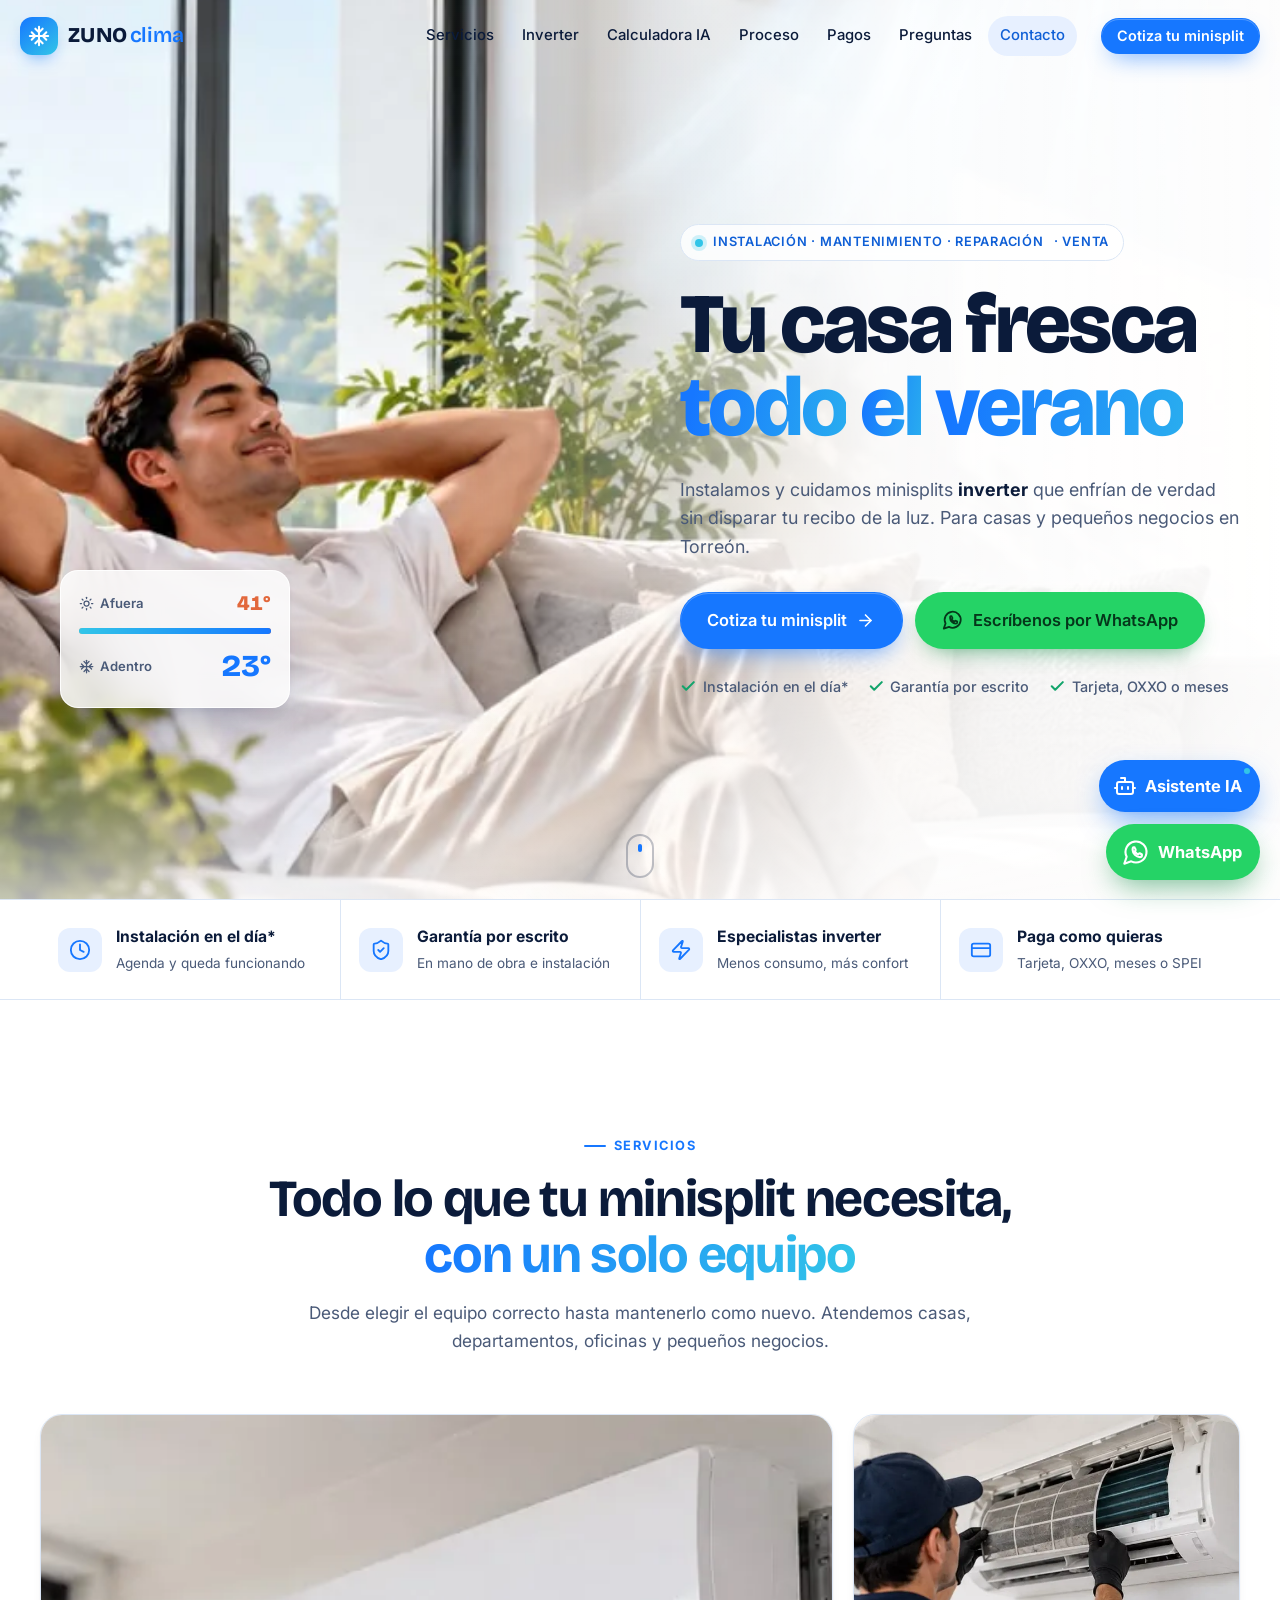
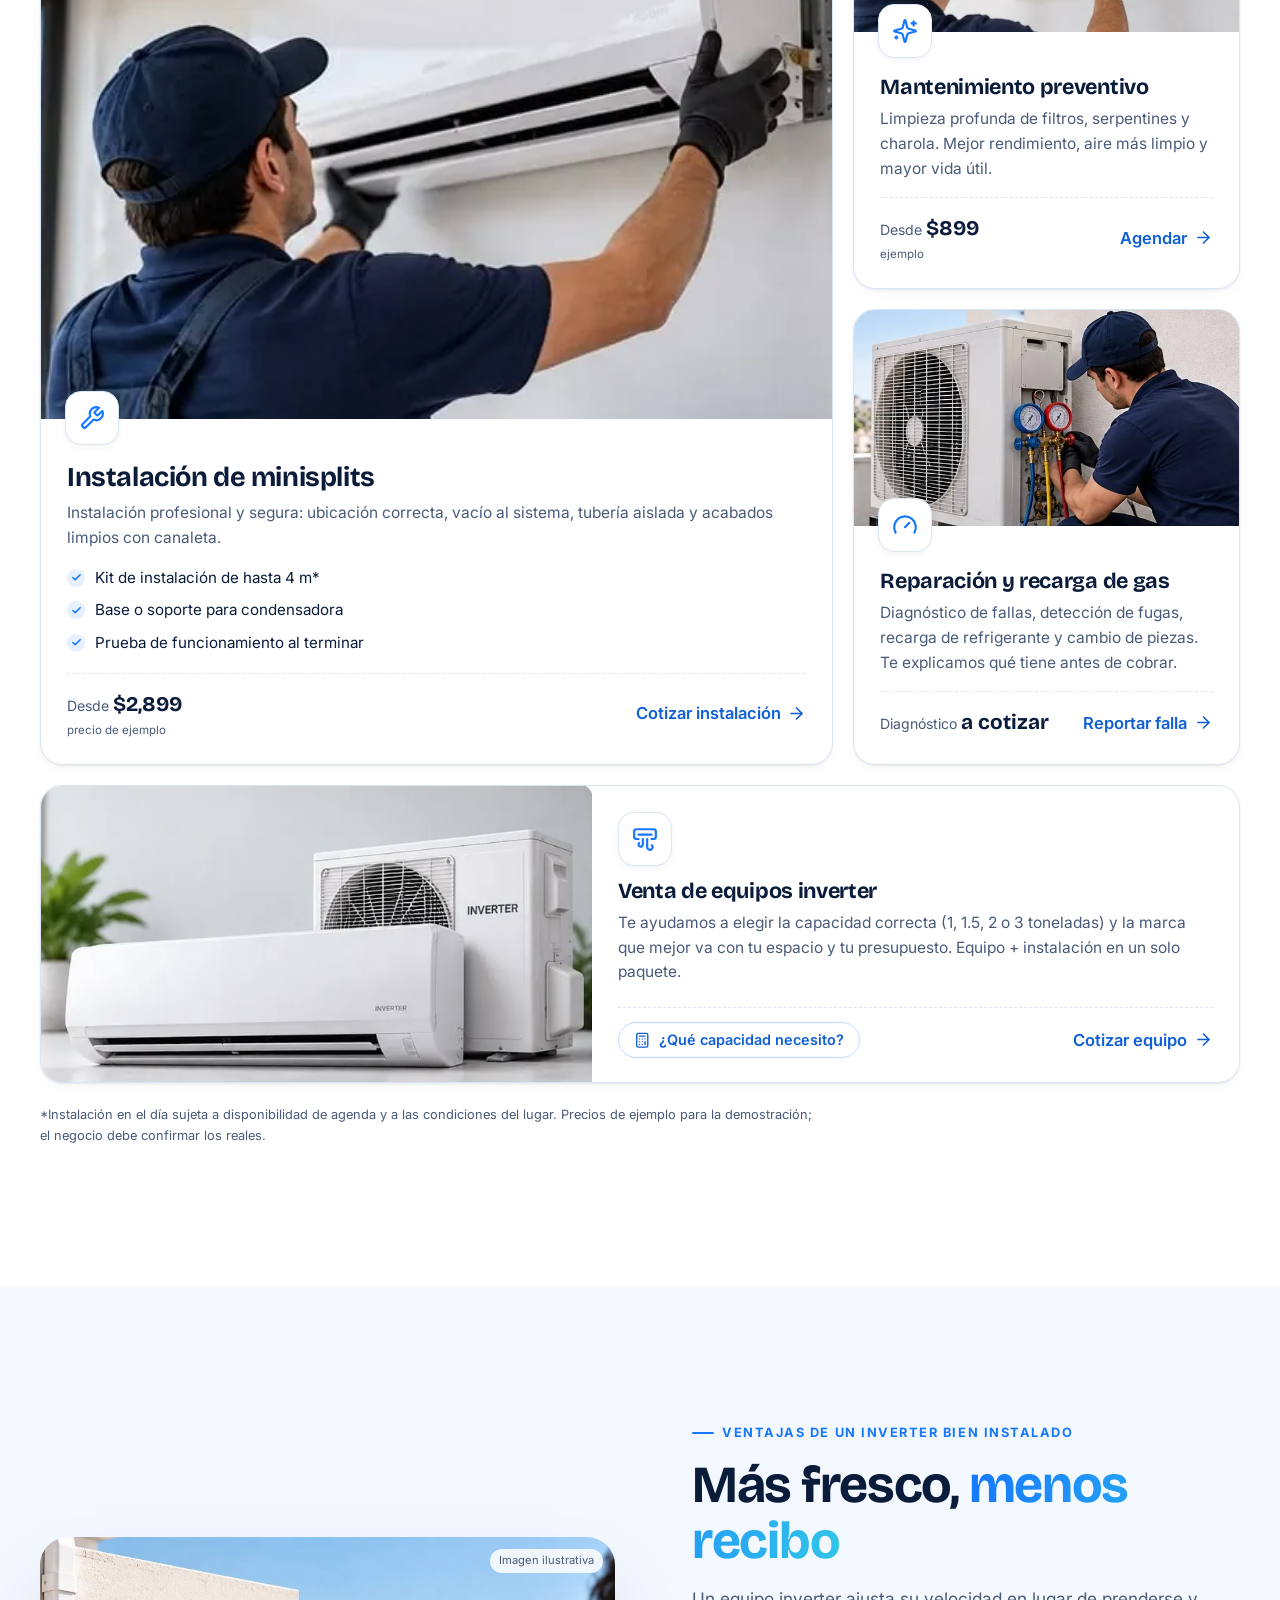
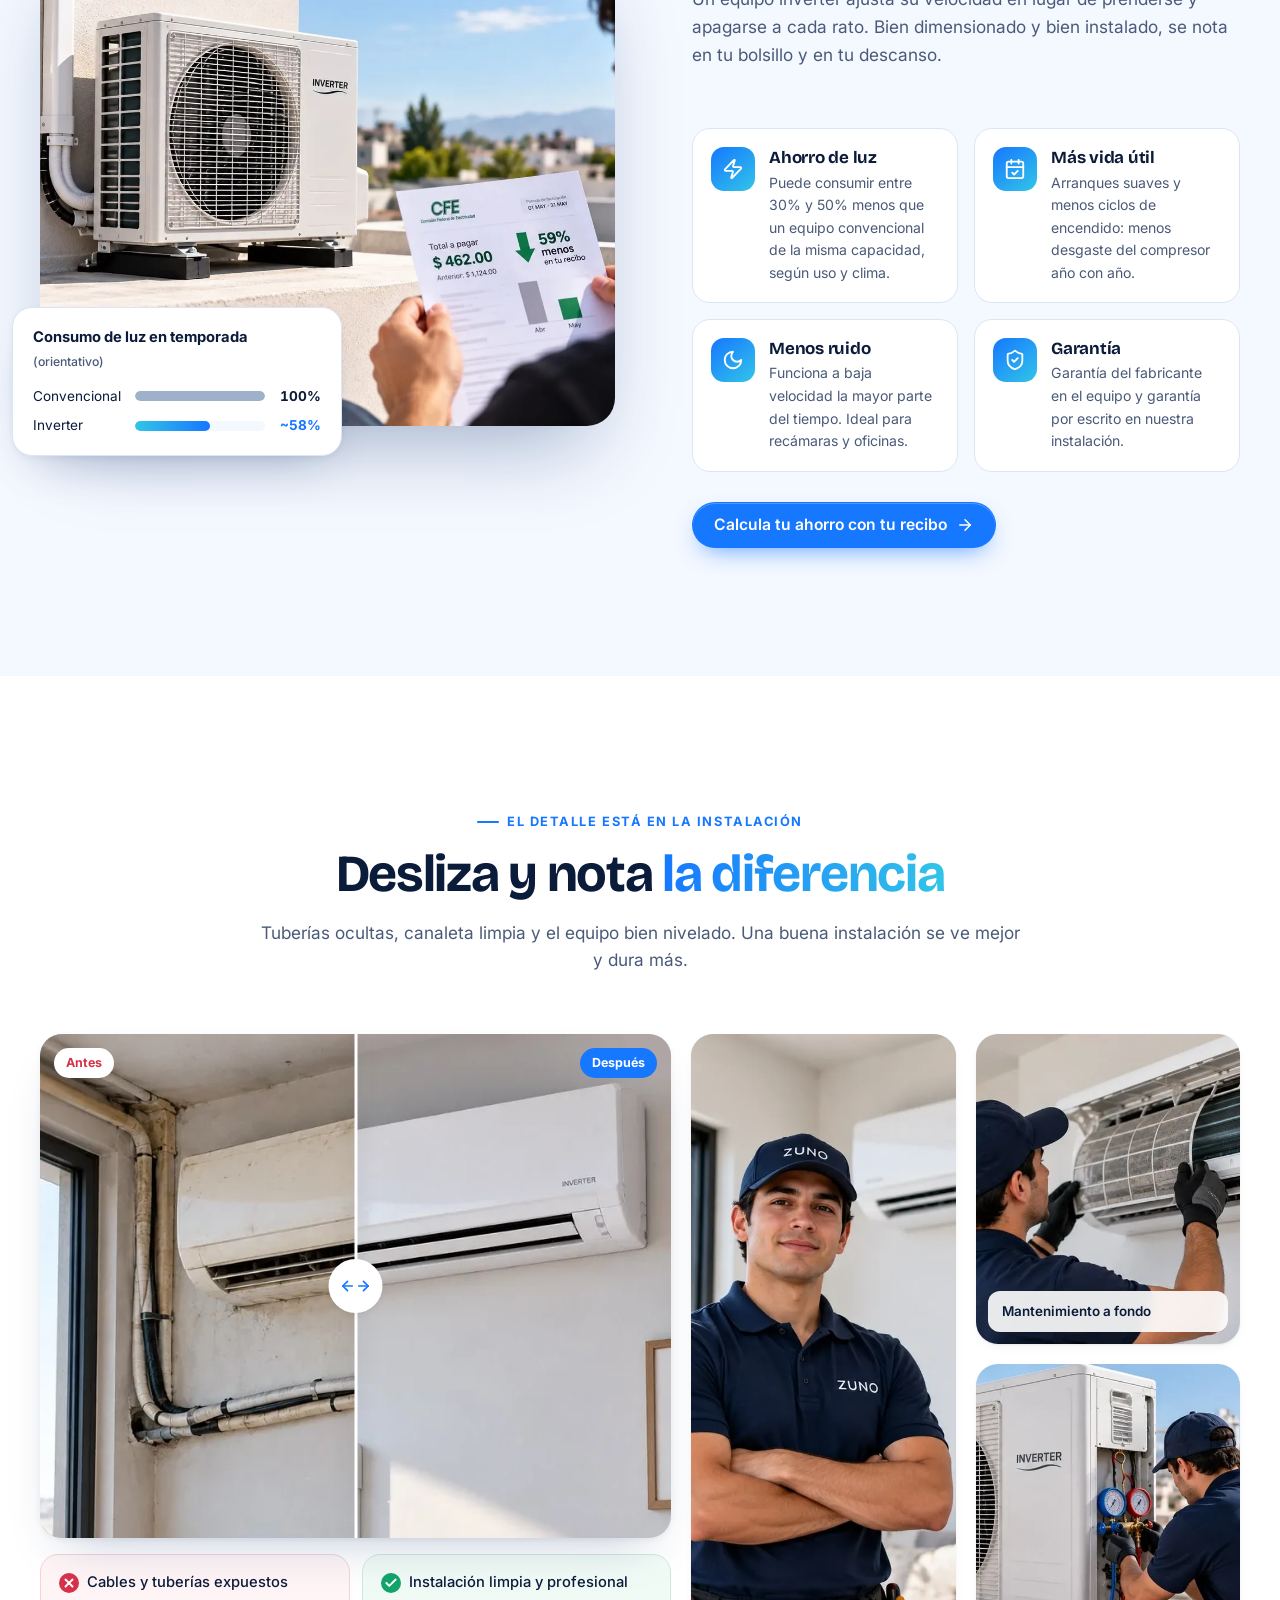
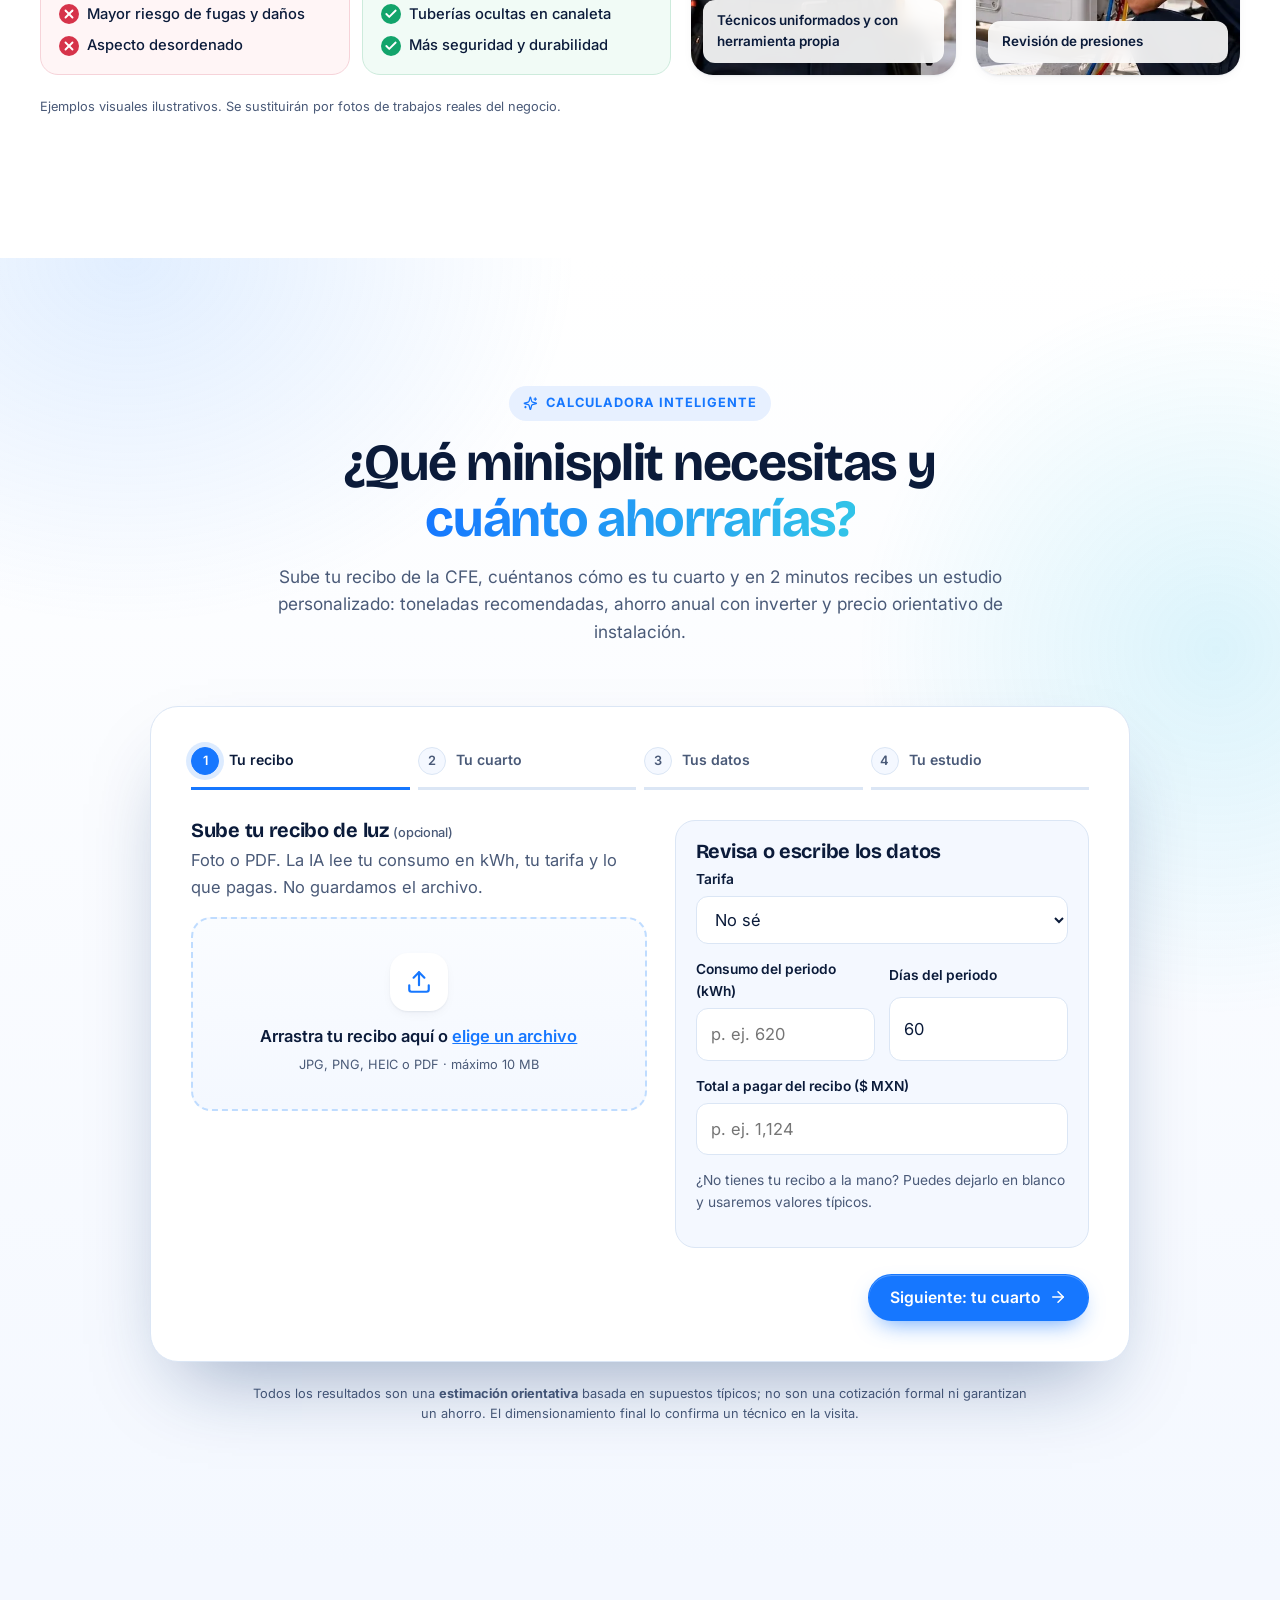
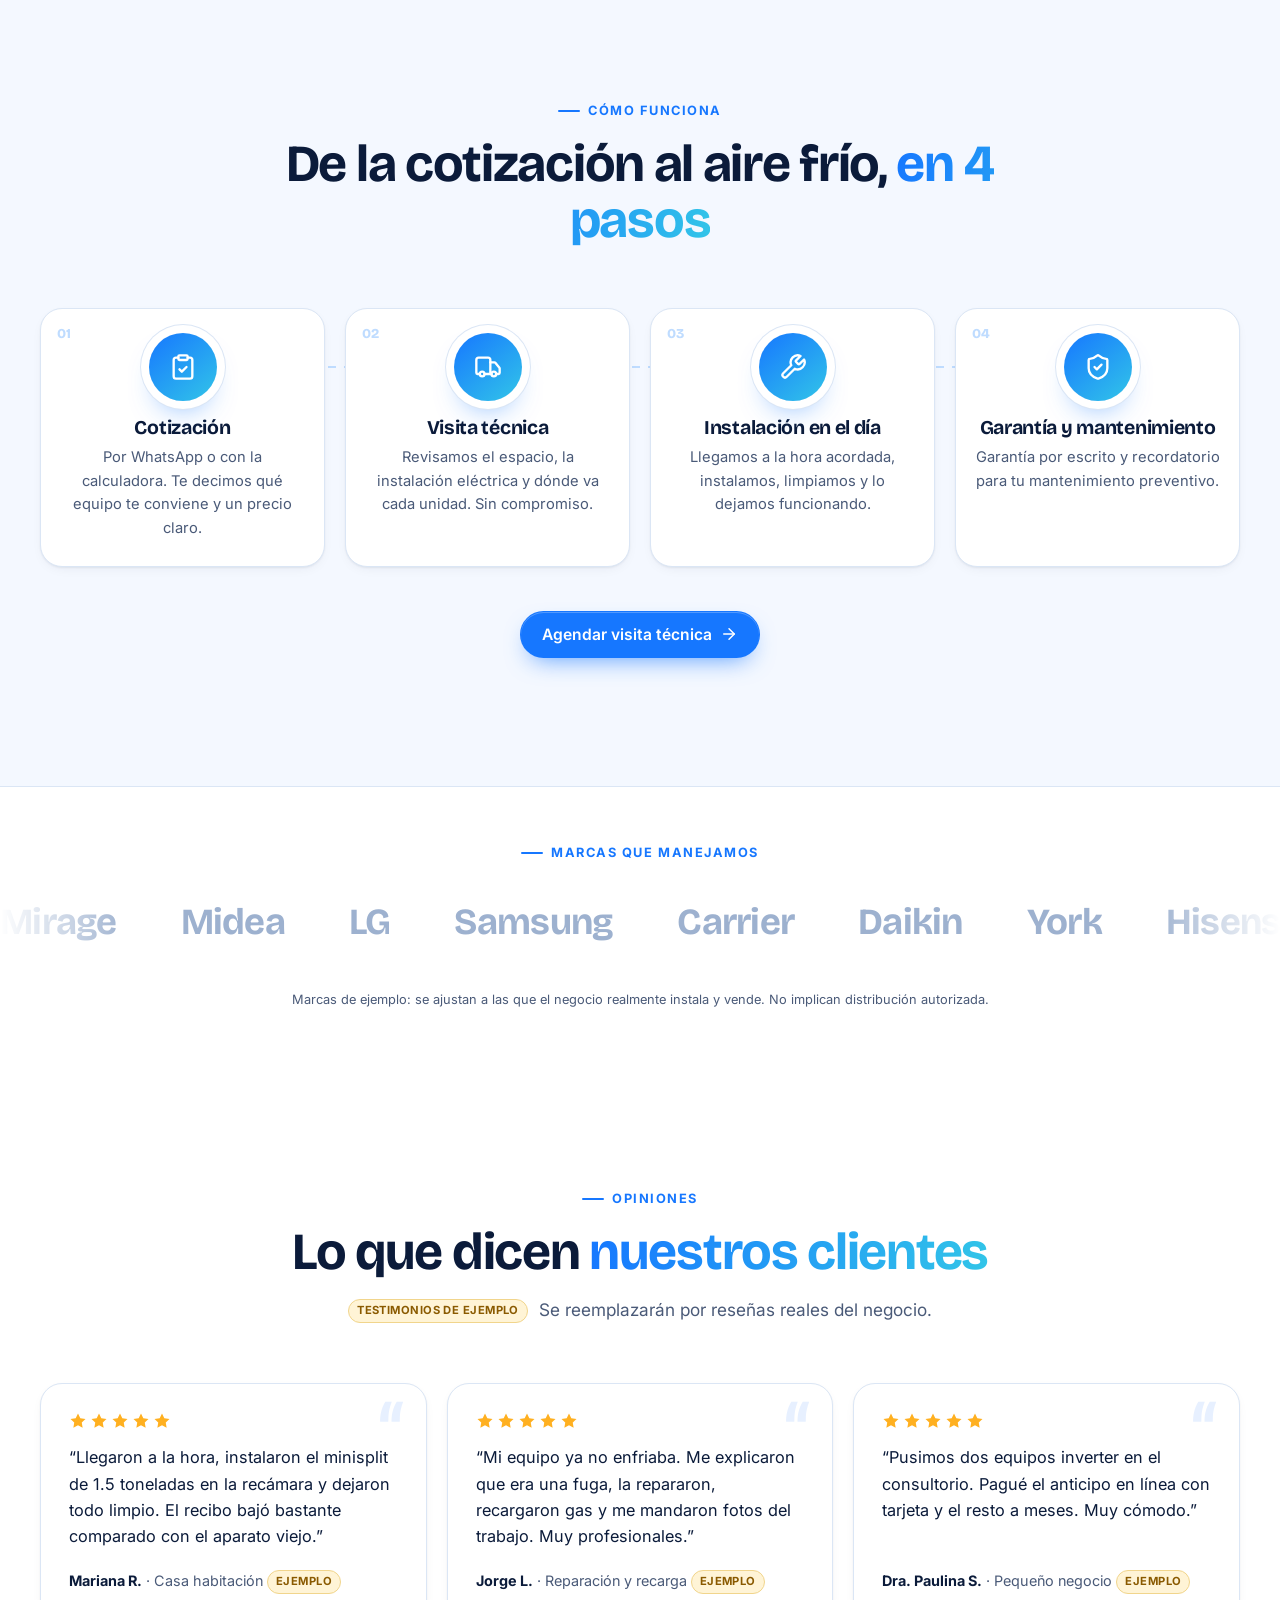
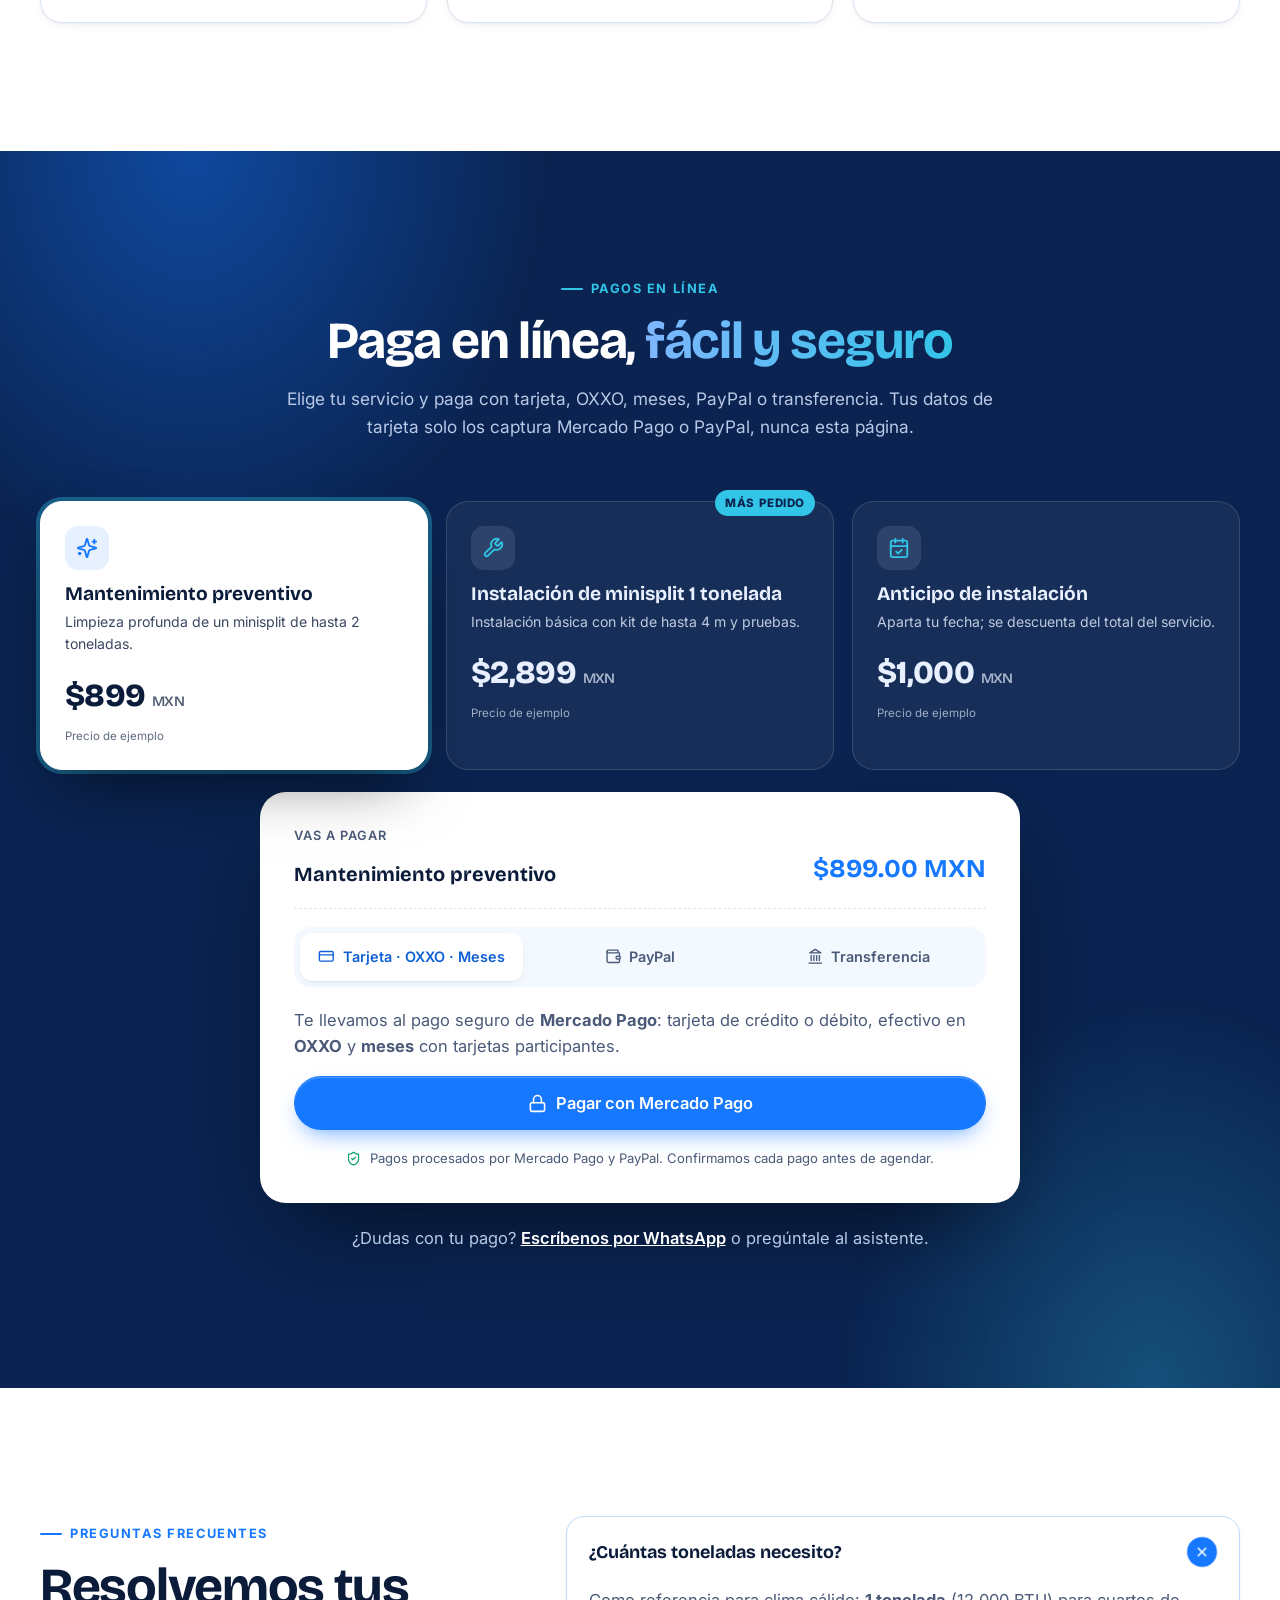
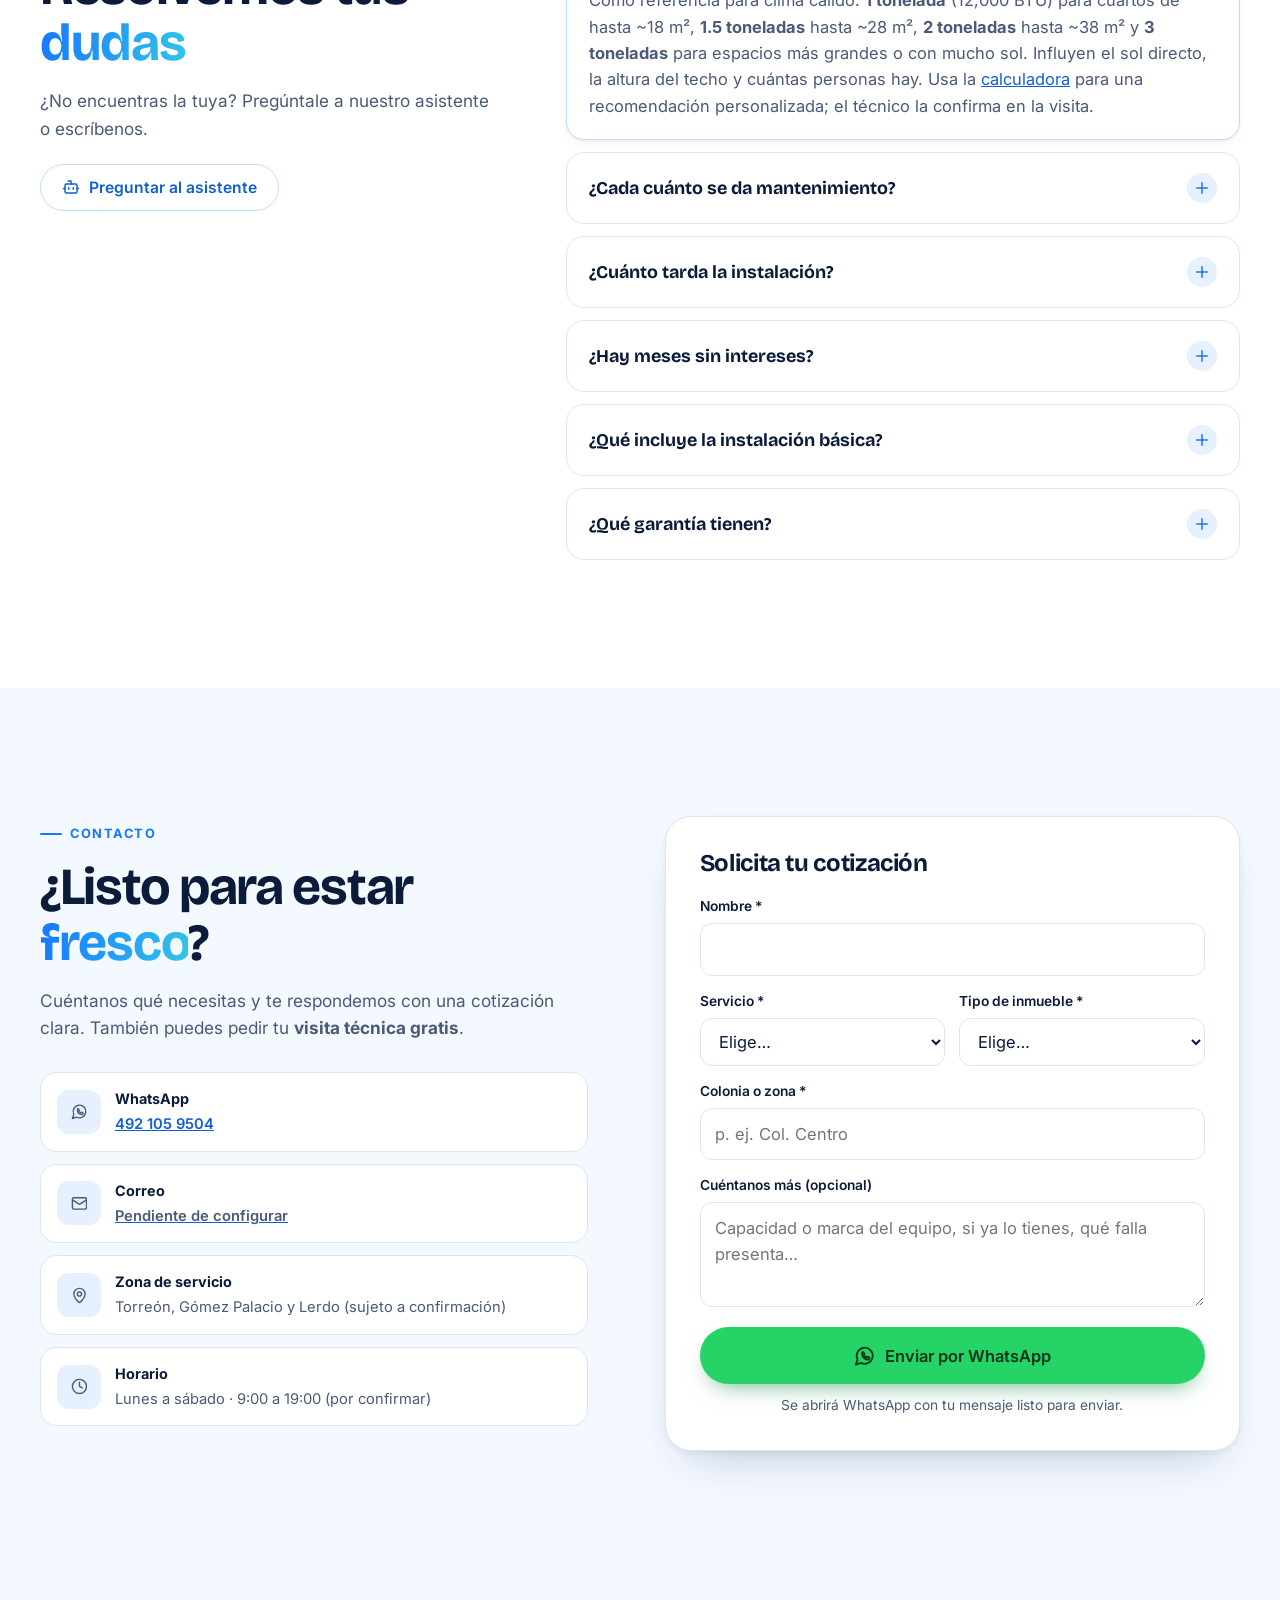
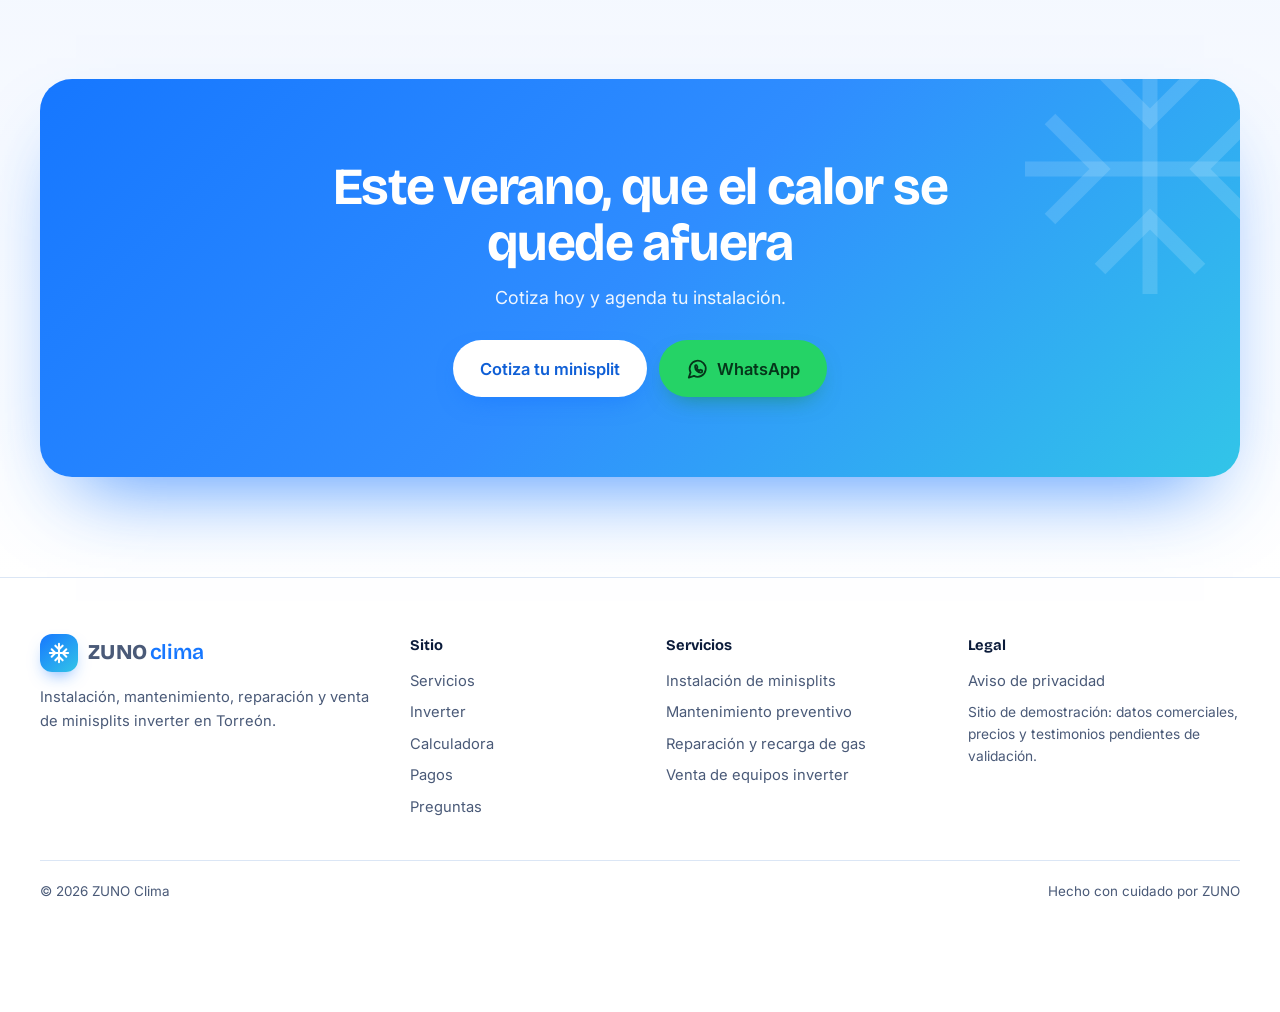
==== index.html @ 0f84dde5 "Paquete de prueba de $1 visible solo con ?prueba=1 Co-Authored-By: Claude Opus 5.5 <noreply@anthropi" ====
<!doctype html>
<html lang="es-MX">
<head>
  <meta charset="utf-8">
  <meta name="viewport" content="width=device-width, initial-scale=1, viewport-fit=cover">
  <title>Instalación de minisplits y aire acondicionado en Torreón | ZUNO Clima</title>
  <meta name="description" content="Instalación, mantenimiento, reparación y recarga de gas de minisplits inverter en Torreón. Calcula con IA cuántas toneladas necesitas y cuánto ahorrarías en tu recibo de la CFE.">
  <meta name="theme-color" content="#1677ff">
  <meta property="og:type" content="website">
  <meta property="og:title" content="ZUNO Clima · Tu casa fresca todo el verano">
  <meta property="og:description" content="Minisplits inverter bien instalados: más frescura, menos recibo de luz. Cotiza en línea o por WhatsApp.">
  <meta property="og:image" content="assets/img/og.webp">
  <link rel="icon" href="assets/img/favicon.svg" type="image/svg+xml">
  <link rel="preconnect" href="https://fonts.googleapis.com">
  <link rel="preconnect" href="https://fonts.gstatic.com" crossorigin>
  <link href="https://fonts.googleapis.com/css2?family=Bricolage+Grotesque:opsz,wght@12..96,500;12..96,600;12..96,700;12..96,800&family=Inter:wght@400;500;600;700&display=swap" rel="stylesheet">
  <link rel="preload" as="image" href="assets/img/hero.webp" media="(min-width: 861px)">
  <link rel="preload" as="image" href="assets/img/hero-movil.webp" media="(max-width: 860px)">
  <link rel="stylesheet" href="styles.css?v=20261016c">
  <script>document.documentElement.classList.add('js')</script>
  <script src="config.js?v=20261016c" defer></script>
  <script src="main.js?v=20261016c" defer></script>
</head>
<body>

<!-- ============ ICONOS (Lucide, en línea) ============ -->
<svg width="0" height="0" style="position:absolute" aria-hidden="true">
  <defs>
    <symbol id="i-snow" viewBox="0 0 24 24"><line x1="2" x2="22" y1="12" y2="12"/><line x1="12" x2="12" y1="2" y2="22"/><path d="m20 16-4-4 4-4"/><path d="m4 8 4 4-4 4"/><path d="m16 4-4 4-4-4"/><path d="m8 20 4-4 4 4"/></symbol>
    <symbol id="i-wrench" viewBox="0 0 24 24"><path d="M14.7 6.3a1 1 0 0 0 0 1.4l1.6 1.6a1 1 0 0 0 1.4 0l3.77-3.77a6 6 0 0 1-7.94 7.94l-6.91 6.91a2.12 2.12 0 0 1-3-3l6.91-6.91a6 6 0 0 1 7.94-7.94l-3.76 3.76z"/></symbol>
    <symbol id="i-sparkles" viewBox="0 0 24 24"><path d="M9.937 15.5A2 2 0 0 0 8.5 14.063l-6.135-1.582a.5.5 0 0 1 0-.962L8.5 9.936A2 2 0 0 0 9.937 8.5l1.582-6.135a.5.5 0 0 1 .963 0L14.063 8.5A2 2 0 0 0 15.5 9.937l6.135 1.581a.5.5 0 0 1 0 .964L15.5 14.063a2 2 0 0 0-1.437 1.437l-1.582 6.135a.5.5 0 0 1-.963 0z"/><path d="M20 3v4"/><path d="M22 5h-4"/><path d="M4 17v2"/><path d="M5 18H3"/></symbol>
    <symbol id="i-gauge" viewBox="0 0 24 24"><path d="m12 14 4-4"/><path d="M3.34 19a10 10 0 1 1 17.32 0"/></symbol>
    <symbol id="i-vent" viewBox="0 0 24 24"><path d="M6 12H4a2 2 0 0 1-2-2V5a2 2 0 0 1 2-2h16a2 2 0 0 1 2 2v5a2 2 0 0 1-2 2h-2"/><path d="M6 8h12"/><path d="M18.3 17.7a2.5 2.5 0 0 1-3.16 3.83 2.53 2.53 0 0 1-1.14-2V12"/><path d="M6.6 15.6A2 2 0 1 0 10 17v-5"/></symbol>
    <symbol id="i-zap" viewBox="0 0 24 24"><path d="M4 14a1 1 0 0 1-.78-1.63l9.9-10.2a.5.5 0 0 1 .86.46l-1.92 6.02A1 1 0 0 0 13 10h7a1 1 0 0 1 .78 1.63l-9.9 10.2a.5.5 0 0 1-.86-.46l1.92-6.02A1 1 0 0 0 11 14z"/></symbol>
    <symbol id="i-calcheck" viewBox="0 0 24 24"><path d="M8 2v4"/><path d="M16 2v4"/><rect width="18" height="18" x="3" y="4" rx="2"/><path d="M3 10h18"/><path d="m9 16 2 2 4-4"/></symbol>
    <symbol id="i-moon" viewBox="0 0 24 24"><path d="M12 3a6 6 0 0 0 9 9 9 9 0 1 1-9-9Z"/></symbol>
    <symbol id="i-shield" viewBox="0 0 24 24"><path d="M20 13c0 5-3.5 7.5-7.66 8.95a1 1 0 0 1-.67-.01C7.5 20.5 4 18 4 13V6a1 1 0 0 1 1-1c2 0 4.5-1.2 6.24-2.72a1.17 1.17 0 0 1 1.52 0C14.51 3.81 17 5 19 5a1 1 0 0 1 1 1z"/><path d="m9 12 2 2 4-4"/></symbol>
    <symbol id="i-wa" viewBox="0 0 24 24"><path d="M7.9 20A9 9 0 1 0 4 16.1L2 22Z"/><path d="M9.2 8.6c.2-.5.5-.6.8-.6h.5c.2 0 .4.1.5.4l.7 1.6c.1.2 0 .4-.1.6l-.5.6c-.1.1-.1.3 0 .5.6 1 1.4 1.8 2.4 2.3.2.1.4.1.5-.1l.6-.7c.2-.2.4-.2.6-.1l1.6.8c.2.1.3.3.3.5v.4c0 .9-.9 1.6-1.8 1.6-3.3-.2-6-2.9-6.2-6.2 0-.6.1-1.2.1-1.6Z"/></symbol>
    <symbol id="i-phone" viewBox="0 0 24 24"><path d="M22 16.92v3a2 2 0 0 1-2.18 2 19.79 19.79 0 0 1-8.63-3.07 19.5 19.5 0 0 1-6-6 19.79 19.79 0 0 1-3.07-8.67A2 2 0 0 1 4.11 2h3a2 2 0 0 1 2 1.72 12.84 12.84 0 0 0 .7 2.81 2 2 0 0 1-.45 2.11L8.09 9.91a16 16 0 0 0 6 6l1.27-1.27a2 2 0 0 1 2.11-.45 12.84 12.84 0 0 0 2.81.7A2 2 0 0 1 22 16.92z"/></symbol>
    <symbol id="i-mail" viewBox="0 0 24 24"><rect width="20" height="16" x="2" y="4" rx="2"/><path d="m22 7-8.97 5.7a1.94 1.94 0 0 1-2.06 0L2 7"/></symbol>
    <symbol id="i-pin" viewBox="0 0 24 24"><path d="M20 10c0 4.993-5.539 10.193-7.399 11.799a1 1 0 0 1-1.202 0C9.539 20.193 4 14.993 4 10a8 8 0 0 1 16 0"/><circle cx="12" cy="10" r="3"/></symbol>
    <symbol id="i-clock" viewBox="0 0 24 24"><circle cx="12" cy="12" r="10"/><polyline points="12 6 12 12 16 14"/></symbol>
    <symbol id="i-card" viewBox="0 0 24 24"><rect width="20" height="14" x="2" y="5" rx="2"/><line x1="2" x2="22" y1="10" y2="10"/></symbol>
    <symbol id="i-bank" viewBox="0 0 24 24"><line x1="3" x2="21" y1="22" y2="22"/><line x1="6" x2="6" y1="18" y2="11"/><line x1="10" x2="10" y1="18" y2="11"/><line x1="14" x2="14" y1="18" y2="11"/><line x1="18" x2="18" y1="18" y2="11"/><polygon points="12 2 20 7 4 7"/></symbol>
    <symbol id="i-wallet" viewBox="0 0 24 24"><path d="M19 7V4a1 1 0 0 0-1-1H5a2 2 0 0 0 0 4h15a1 1 0 0 1 1 1v4h-3a2 2 0 0 0 0 4h3a1 1 0 0 0 1-1v-2a1 1 0 0 0-1-1"/><path d="M3 5v14a2 2 0 0 0 2 2h15a1 1 0 0 0 1-1v-4"/></symbol>
    <symbol id="i-copy" viewBox="0 0 24 24"><rect width="14" height="14" x="8" y="8" rx="2"/><path d="M4 16c-1.1 0-2-.9-2-2V4c0-1.1.9-2 2-2h10c1.1 0 2 .9 2 2"/></symbol>
    <symbol id="i-lock" viewBox="0 0 24 24"><rect width="18" height="11" x="3" y="11" rx="2"/><path d="M7 11V7a5 5 0 0 1 10 0v4"/></symbol>
    <symbol id="i-upload" viewBox="0 0 24 24"><path d="M21 15v4a2 2 0 0 1-2 2H5a2 2 0 0 1-2-2v-4"/><polyline points="17 8 12 3 7 8"/><line x1="12" x2="12" y1="3" y2="15"/></symbol>
    <symbol id="i-file" viewBox="0 0 24 24"><path d="M15 2H6a2 2 0 0 0-2 2v16a2 2 0 0 0 2 2h12a2 2 0 0 0 2-2V7Z"/><path d="M14 2v4a2 2 0 0 0 2 2h4"/><path d="M10 9H8"/><path d="M16 13H8"/><path d="M16 17H8"/></symbol>
    <symbol id="i-sun" viewBox="0 0 24 24"><circle cx="12" cy="12" r="4"/><path d="M12 2v2"/><path d="M12 20v2"/><path d="m4.93 4.93 1.41 1.41"/><path d="m17.66 17.66 1.41 1.41"/><path d="M2 12h2"/><path d="M20 12h2"/><path d="m6.34 17.66-1.41 1.41"/><path d="m19.07 4.93-1.41 1.41"/></symbol>
    <symbol id="i-users" viewBox="0 0 24 24"><path d="M16 21v-2a4 4 0 0 0-4-4H6a4 4 0 0 0-4 4v2"/><circle cx="9" cy="7" r="4"/><path d="M22 21v-2a4 4 0 0 0-3-3.87"/><path d="M16 3.13a4 4 0 0 1 0 7.75"/></symbol>
    <symbol id="i-ruler" viewBox="0 0 24 24"><path d="M21.3 15.3a2.4 2.4 0 0 1 0 3.4l-2.6 2.6a2.4 2.4 0 0 1-3.4 0L2.7 8.7a2.41 2.41 0 0 1 0-3.4l2.6-2.6a2.41 2.41 0 0 1 3.4 0Z"/><path d="m14.5 12.5 2-2"/><path d="m11.5 9.5 2-2"/><path d="m8.5 6.5 2-2"/><path d="m17.5 15.5 2-2"/></symbol>
    <symbol id="i-arrow" viewBox="0 0 24 24"><path d="M5 12h14"/><path d="m12 5 7 7-7 7"/></symbol>
    <symbol id="i-back" viewBox="0 0 24 24"><path d="M19 12H5"/><path d="m12 19-7-7 7-7"/></symbol>
    <symbol id="i-check" viewBox="0 0 24 24"><path d="M20 6 9 17l-5-5"/></symbol>
    <symbol id="i-x" viewBox="0 0 24 24"><path d="M18 6 6 18"/><path d="m6 6 12 12"/></symbol>
    <symbol id="i-menu" viewBox="0 0 24 24"><line x1="4" x2="20" y1="12" y2="12"/><line x1="4" x2="20" y1="6" y2="6"/><line x1="4" x2="20" y1="18" y2="18"/></symbol>
    <symbol id="i-plus" viewBox="0 0 24 24"><path d="M5 12h14"/><path d="M12 5v14"/></symbol>
    <symbol id="i-send" viewBox="0 0 24 24"><path d="m22 2-7 20-4-9-9-4Z"/><path d="M22 2 11 13"/></symbol>
    <symbol id="i-bot" viewBox="0 0 24 24"><path d="M12 8V4H8"/><rect width="16" height="12" x="4" y="8" rx="2"/><path d="M2 14h2"/><path d="M20 14h2"/><path d="M15 13v2"/><path d="M9 13v2"/></symbol>
    <symbol id="i-star" viewBox="0 0 24 24"><polygon points="12 2 15.09 8.26 22 9.27 17 14.14 18.18 21.02 12 17.77 5.82 21.02 7 14.14 2 9.27 8.91 8.26 12 2"/></symbol>
    <symbol id="i-thermo" viewBox="0 0 24 24"><path d="M14 4v10.54a4 4 0 1 1-4 0V4a2 2 0 0 1 4 0Z"/></symbol>
    <symbol id="i-calc" viewBox="0 0 24 24"><rect width="16" height="20" x="4" y="2" rx="2"/><line x1="8" x2="16" y1="6" y2="6"/><line x1="16" x2="16" y1="14" y2="18"/><path d="M16 10h.01"/><path d="M12 10h.01"/><path d="M8 10h.01"/><path d="M12 14h.01"/><path d="M8 14h.01"/><path d="M12 18h.01"/><path d="M8 18h.01"/></symbol>
    <symbol id="i-store" viewBox="0 0 24 24"><path d="m2 7 4.41-4.41A2 2 0 0 1 7.83 2h8.34a2 2 0 0 1 1.42.59L22 7"/><path d="M4 12v8a2 2 0 0 0 2 2h12a2 2 0 0 0 2-2v-8"/><path d="M15 22v-4a2 2 0 0 0-2-2h-2a2 2 0 0 0-2 2v4"/><path d="M2 7h20"/></symbol>
    <symbol id="i-leaf" viewBox="0 0 24 24"><path d="M11 20A7 7 0 0 1 9.8 6.1C15.5 5 17 4.48 19 2c1 2 2 4.18 2 8 0 5.5-4.78 10-10 10Z"/><path d="M2 21c0-3 1.85-5.36 5.08-6C9.5 14.52 12 13 13 12"/></symbol>
    <symbol id="i-down" viewBox="0 0 24 24"><path d="m6 9 6 6 6-6"/></symbol>
    <symbol id="i-home" viewBox="0 0 24 24"><path d="m3 9 9-7 9 7v11a2 2 0 0 1-2 2H5a2 2 0 0 1-2-2z"/><polyline points="9 22 9 12 15 12 15 22"/></symbol>
    <symbol id="i-wind" viewBox="0 0 24 24"><path d="M17.7 7.7a2.5 2.5 0 1 1 1.8 4.3H2"/><path d="M9.6 4.6A2 2 0 1 1 11 8H2"/><path d="M12.6 19.4A2 2 0 1 0 14 16H2"/></symbol>
    <symbol id="i-clip" viewBox="0 0 24 24"><rect width="8" height="4" x="8" y="2" rx="1" ry="1"/><path d="M16 4h2a2 2 0 0 1 2 2v14a2 2 0 0 1-2 2H6a2 2 0 0 1-2-2V6a2 2 0 0 1 2-2h2"/><path d="m9 14 2 2 4-4"/></symbol>
    <symbol id="i-truck" viewBox="0 0 24 24"><path d="M14 18V6a2 2 0 0 0-2-2H4a2 2 0 0 0-2 2v11a1 1 0 0 0 1 1h2"/><path d="M15 18H9"/><path d="M19 18h2a1 1 0 0 0 1-1v-3.65a1 1 0 0 0-.22-.624l-3.48-4.35A1 1 0 0 0 17.52 8H14"/><circle cx="17" cy="18" r="2"/><circle cx="7" cy="18" r="2"/></symbol>
  </defs>
</svg>

<a class="skip" href="#contenido">Saltar al contenido</a>
<div class="progress" aria-hidden="true"><span></span></div>

<!-- ============ ENCABEZADO ============ -->
<header class="nav" id="top">
  <div class="nav__inner">
    <a class="brand" href="#inicio" aria-label="ZUNO Clima, ir al inicio">
      <span class="brand__mark" aria-hidden="true"><svg><use href="#i-snow"/></svg></span>
      <span class="brand__word">ZUNO<b>clima</b></span>
    </a>
    <nav class="nav__links" aria-label="Principal">
      <a href="#servicios">Servicios</a>
      <a href="#inverter">Inverter</a>
      <a href="#calculadora">Calculadora IA</a>
      <a href="#proceso">Proceso</a>
      <a href="#pagos">Pagos</a>
      <a href="#preguntas">Preguntas</a>
      <a href="#contacto">Contacto</a>
    </nav>
    <a class="btn btn--primary btn--sm nav__cta" href="#calculadora">Cotiza tu minisplit</a>
    <button class="nav__toggle" type="button" aria-expanded="false" aria-controls="menu-movil" aria-label="Abrir menú">
      <svg class="i"><use href="#i-menu"/></svg>
    </button>
  </div>
  <div class="nav__mobile" id="menu-movil" hidden>
    <a href="#servicios">Servicios</a>
    <a href="#inverter">Ventajas inverter</a>
    <a href="#calculadora">Calculadora IA</a>
    <a href="#proceso">Cómo funciona</a>
    <a href="#pagos">Pagos en línea</a>
    <a href="#preguntas">Preguntas frecuentes</a>
    <a href="#contacto">Contacto</a>
    <a class="btn btn--wa" data-wa="Hola, vi su página y quiero cotizar un minisplit" href="#contacto"><svg class="i"><use href="#i-wa"/></svg> Escríbenos por WhatsApp</a>
  </div>
</header>

<main id="contenido">

<!-- ============ HERO ============ -->
<section class="hero" id="inicio" aria-labelledby="hero-title">
  <div class="hero__media">
    <picture>
      <source media="(max-width: 860px)" srcset="assets/img/hero-movil.webp" width="720" height="900">
      <img src="assets/img/hero.webp" width="1600" height="900" alt="Hombre descansando en su sala fresca bajo un minisplit blanco que sopla aire frío" fetchpriority="high">
    </picture>
    <canvas class="hero__air" aria-hidden="true"></canvas>
    <div class="hero__veil" aria-hidden="true"></div>
  </div>

  <div class="hero__content wrap">
    <div class="hero__copy">
      <p class="eyebrow"><span class="dot"></span> Instalación · Mantenimiento · Reparación<span class="eyebrow__more"> · Venta</span></p>
      <h1 id="hero-title" class="hero__title" data-split>Tu casa fresca <em>todo el verano</em></h1>
      <p class="hero__lead">Instalamos y cuidamos minisplits <strong>inverter</strong> que enfrían de verdad sin disparar tu recibo de la luz. Para casas y pequeños negocios en <span data-ciudad>Torreón</span>.</p>
      <div class="hero__ctas">
        <a class="btn btn--primary btn--lg" href="#calculadora">Cotiza tu minisplit <svg class="i"><use href="#i-arrow"/></svg></a>
        <a class="btn btn--wa btn--lg" data-wa="Hola, vi su página y quiero cotizar un minisplit" href="#contacto"><svg class="i"><use href="#i-wa"/></svg> Escríbenos por WhatsApp</a>
      </div>
      <ul class="hero__mini">
        <li><svg class="i"><use href="#i-check"/></svg> Instalación en el día*</li>
        <li><svg class="i"><use href="#i-check"/></svg> Garantía por escrito</li>
        <li><svg class="i"><use href="#i-check"/></svg> Tarjeta, OXXO o meses</li>
      </ul>
    </div>

    <div class="temp-card" aria-label="Ejemplo: de 41 grados afuera a 23 grados adentro">
      <div class="temp-card__row">
        <span class="temp-card__label"><svg class="i"><use href="#i-sun"/></svg> Afuera</span>
        <span class="temp-card__val temp-card__val--hot">41°</span>
      </div>
      <div class="temp-card__bar"><span></span></div>
      <div class="temp-card__row">
        <span class="temp-card__label"><svg class="i"><use href="#i-snow"/></svg> Adentro</span>
        <span class="temp-card__val" data-temp>23°</span>
      </div>
    </div>
  </div>

  <a class="hero__scroll" href="#servicios" aria-label="Ver servicios"><span></span></a>
</section>

<!-- ============ FRANJA DE CONFIANZA ============ -->
<section class="strip" aria-label="Por qué elegirnos">
  <div class="wrap strip__grid">
    <div class="strip__item"><svg class="i"><use href="#i-clock"/></svg><div><b>Instalación en el día*</b><span>Agenda y queda funcionando</span></div></div>
    <div class="strip__item"><svg class="i"><use href="#i-shield"/></svg><div><b>Garantía por escrito</b><span>En mano de obra e instalación</span></div></div>
    <div class="strip__item"><svg class="i"><use href="#i-zap"/></svg><div><b>Especialistas inverter</b><span>Menos consumo, más confort</span></div></div>
    <div class="strip__item"><svg class="i"><use href="#i-card"/></svg><div><b>Paga como quieras</b><span>Tarjeta, OXXO, meses o SPEI</span></div></div>
  </div>
</section>

<!-- ============ SERVICIOS ============ -->
<section class="section" id="servicios" aria-labelledby="srv-title">
  <div class="wrap">
    <header class="sec-head reveal">
      <p class="kicker">Servicios</p>
      <h2 id="srv-title">Todo lo que tu minisplit necesita, <span class="hl">con un solo equipo</span></h2>
      <p class="sec-head__lead">Desde elegir el equipo correcto hasta mantenerlo como nuevo. Atendemos casas, departamentos, oficinas y pequeños negocios.</p>
    </header>

    <div class="bento">
      <article class="svc svc--xl reveal">
        <figure class="svc__img"><img src="assets/img/srv-instalacion.webp" width="706" height="388" loading="lazy" alt="Técnico fijando un minisplit nuevo en la pared"></figure>
        <div class="svc__body">
          <span class="svc__icon"><svg class="i"><use href="#i-wrench"/></svg></span>
          <h3>Instalación de minisplits</h3>
          <p>Instalación profesional y segura: ubicación correcta, vacío al sistema, tubería aislada y acabados limpios con canaleta.</p>
          <ul class="ticks"><li>Kit de instalación de hasta 4 m*</li><li>Base o soporte para condensadora</li><li>Prueba de funcionamiento al terminar</li></ul>
          <div class="svc__foot">
            <span class="price-tag">Desde <b>$2,899</b> <small>precio de ejemplo</small></span>
            <a class="link-arrow" data-wa="Hola, quiero cotizar la INSTALACIÓN de un minisplit" href="#contacto">Cotizar instalación <svg class="i"><use href="#i-arrow"/></svg></a>
          </div>
        </div>
      </article>

      <article class="svc reveal">
        <figure class="svc__img"><img src="assets/img/srv-mantenimiento.webp" width="706" height="388" loading="lazy" alt="Técnico retirando los filtros de un minisplit para limpiarlos"></figure>
        <div class="svc__body">
          <span class="svc__icon"><svg class="i"><use href="#i-sparkles"/></svg></span>
          <h3>Mantenimiento preventivo</h3>
          <p>Limpieza profunda de filtros, serpentines y charola. Mejor rendimiento, aire más limpio y mayor vida útil.</p>
          <div class="svc__foot">
            <span class="price-tag">Desde <b>$899</b> <small>ejemplo</small></span>
            <a class="link-arrow" data-wa="Hola, quiero agendar un MANTENIMIENTO PREVENTIVO de mi minisplit" href="#contacto">Agendar <svg class="i"><use href="#i-arrow"/></svg></a>
          </div>
        </div>
      </article>

      <article class="svc reveal">
        <figure class="svc__img"><img src="assets/img/srv-reparacion.webp" width="706" height="380" loading="lazy" alt="Técnico midiendo presiones de gas refrigerante con manómetros en una condensadora"></figure>
        <div class="svc__body">
          <span class="svc__icon"><svg class="i"><use href="#i-gauge"/></svg></span>
          <h3>Reparación y recarga de gas</h3>
          <p>Diagnóstico de fallas, detección de fugas, recarga de refrigerante y cambio de piezas. Te explicamos qué tiene antes de cobrar.</p>
          <div class="svc__foot">
            <span class="price-tag">Diagnóstico <b>a cotizar</b></span>
            <a class="link-arrow" data-wa="Hola, mi minisplit tiene una FALLA y quiero un diagnóstico" href="#contacto">Reportar falla <svg class="i"><use href="#i-arrow"/></svg></a>
          </div>
        </div>
      </article>

      <article class="svc svc--wide reveal">
        <figure class="svc__img"><img src="assets/img/srv-equipos.webp" width="706" height="380" loading="lazy" alt="Minisplit inverter nuevo junto a su unidad condensadora"></figure>
        <div class="svc__body">
          <span class="svc__icon"><svg class="i"><use href="#i-vent"/></svg></span>
          <h3>Venta de equipos inverter</h3>
          <p>Te ayudamos a elegir la capacidad correcta (1, 1.5, 2 o 3 toneladas) y la marca que mejor va con tu espacio y tu presupuesto. Equipo + instalación en un solo paquete.</p>
          <div class="svc__foot">
            <a class="btn btn--ghost btn--sm" href="#calculadora"><svg class="i"><use href="#i-calc"/></svg> ¿Qué capacidad necesito?</a>
            <a class="link-arrow" data-wa="Hola, quiero cotizar un EQUIPO INVERTER con instalación" href="#contacto">Cotizar equipo <svg class="i"><use href="#i-arrow"/></svg></a>
          </div>
        </div>
      </article>
    </div>
    <p class="fine">*Instalación en el día sujeta a disponibilidad de agenda y a las condiciones del lugar. Precios de ejemplo para la demostración; el negocio debe confirmar los reales.</p>
  </div>
</section>

<!-- ============ VENTAJAS INVERTER ============ -->
<section class="section section--soft" id="inverter" aria-labelledby="inv-title">
  <div class="wrap inv">
    <div class="inv__visual reveal">
      <figure class="inv__photo">
        <img src="assets/img/recibo-cfe.webp" width="1200" height="900" loading="lazy" alt="Persona revisando su recibo de luz frente a una condensadora inverter">
        <figcaption>Imagen ilustrativa</figcaption>
      </figure>
      <div class="meter" aria-label="Comparativa orientativa de consumo">
        <p class="meter__title">Consumo de luz en temporada <small>(orientativo)</small></p>
        <div class="meter__row"><span>Convencional</span><div class="meter__track"><i style="--w:100%"></i></div><b>100%</b></div>
        <div class="meter__row meter__row--inv"><span>Inverter</span><div class="meter__track"><i style="--w:58%"></i></div><b>~58%</b></div>
      </div>
    </div>

    <div class="inv__copy">
      <header class="sec-head sec-head--left reveal">
        <p class="kicker">Ventajas de un inverter bien instalado</p>
        <h2 id="inv-title">Más fresco, <span class="hl">menos recibo</span></h2>
        <p class="sec-head__lead">Un equipo inverter ajusta su velocidad en lugar de prenderse y apagarse a cada rato. Bien dimensionado y bien instalado, se nota en tu bolsillo y en tu descanso.</p>
      </header>
      <div class="perks">
        <article class="perk reveal"><span class="perk__icon"><svg class="i"><use href="#i-zap"/></svg></span><div><h3>Ahorro de luz</h3><p>Puede consumir entre 30% y 50% menos que un equipo convencional de la misma capacidad, según uso y clima.</p></div></article>
        <article class="perk reveal"><span class="perk__icon"><svg class="i"><use href="#i-calcheck"/></svg></span><div><h3>Más vida útil</h3><p>Arranques suaves y menos ciclos de encendido: menos desgaste del compresor año con año.</p></div></article>
        <article class="perk reveal"><span class="perk__icon"><svg class="i"><use href="#i-moon"/></svg></span><div><h3>Menos ruido</h3><p>Funciona a baja velocidad la mayor parte del tiempo. Ideal para recámaras y oficinas.</p></div></article>
        <article class="perk reveal"><span class="perk__icon"><svg class="i"><use href="#i-shield"/></svg></span><div><h3>Garantía</h3><p>Garantía del fabricante en el equipo y garantía por escrito en nuestra instalación.</p></div></article>
      </div>
      <a class="btn btn--primary reveal" href="#calculadora">Calcula tu ahorro con tu recibo <svg class="i"><use href="#i-arrow"/></svg></a>
    </div>
  </div>
</section>

<!-- ============ ANTES / DESPUÉS + GALERÍA ============ -->
<section class="section" id="trabajos" aria-labelledby="work-title">
  <div class="wrap">
    <header class="sec-head reveal">
      <p class="kicker">El detalle está en la instalación</p>
      <h2 id="work-title">Desliza y nota <span class="hl">la diferencia</span></h2>
      <p class="sec-head__lead">Tuberías ocultas, canaleta limpia y el equipo bien nivelado. Una buena instalación se ve mejor y dura más.</p>
    </header>

    <div class="work">
      <div class="work__main">
        <div class="compare reveal" style="--pos:50%">
          <img class="compare__after" src="assets/img/despues.webp" width="764" height="612" loading="lazy" alt="Después: minisplit nuevo con instalación limpia y tuberías ocultas en canaleta">
          <div class="compare__before"><img src="assets/img/antes.webp" width="766" height="612" loading="lazy" alt="Antes: minisplit viejo con cables y tuberías expuestas"></div>
          <div class="compare__handle" aria-hidden="true"><span><svg class="i"><use href="#i-back"/></svg><svg class="i"><use href="#i-arrow"/></svg></span></div>
          <input class="compare__range" type="range" min="0" max="100" value="50" aria-label="Deslizar para comparar antes y después">
          <span class="compare__tag compare__tag--l">Antes</span>
          <span class="compare__tag compare__tag--r">Después</span>
        </div>
        <div class="vs reveal">
          <ul class="vs__list vs__list--bad">
            <li><svg class="i"><use href="#i-x"/></svg> Cables y tuberías expuestos</li>
            <li><svg class="i"><use href="#i-x"/></svg> Mayor riesgo de fugas y daños</li>
            <li><svg class="i"><use href="#i-x"/></svg> Aspecto desordenado</li>
          </ul>
          <ul class="vs__list vs__list--good">
            <li><svg class="i"><use href="#i-check"/></svg> Instalación limpia y profesional</li>
            <li><svg class="i"><use href="#i-check"/></svg> Tuberías ocultas en canaleta</li>
            <li><svg class="i"><use href="#i-check"/></svg> Más seguridad y durabilidad</li>
          </ul>
        </div>
      </div>

      <div class="gallery">
        <figure class="gallery__item gallery__item--tall reveal"><img src="assets/img/tecnico.webp" width="735" height="1086" loading="lazy" alt="Técnico con uniforme azul marino y herramientas, listo para instalar"><figcaption>Técnicos uniformados y con herramienta propia</figcaption></figure>
        <figure class="gallery__item reveal"><img src="assets/img/tec-limpieza.webp" width="703" height="532" loading="lazy" alt="Técnico limpiando los filtros de un minisplit"><figcaption>Mantenimiento a fondo</figcaption></figure>
        <figure class="gallery__item reveal"><img src="assets/img/tec-gas.webp" width="703" height="542" loading="lazy" alt="Técnico revisando la presión de gas de una condensadora inverter"><figcaption>Revisión de presiones</figcaption></figure>
      </div>
    </div>
    <p class="fine">Ejemplos visuales ilustrativos. Se sustituirán por fotos de trabajos reales del negocio.</p>
  </div>
</section>

<!-- ============ CALCULADORA IA ============ -->
<section class="section calc-sec" id="calculadora" aria-labelledby="calc-title">
  <div class="calc-sec__bg" aria-hidden="true"></div>
  <div class="wrap">
    <header class="sec-head reveal">
      <p class="kicker kicker--ai"><svg class="i"><use href="#i-sparkles"/></svg> Calculadora inteligente</p>
      <h2 id="calc-title">¿Qué minisplit necesitas y <span class="hl">cuánto ahorrarías?</span></h2>
      <p class="sec-head__lead">Sube tu recibo de la CFE, cuéntanos cómo es tu cuarto y en 2 minutos recibes un estudio personalizado: toneladas recomendadas, ahorro anual con inverter y precio orientativo de instalación.</p>
    </header>

    <div class="calc reveal" data-calc>
      <ol class="calc__steps" aria-label="Pasos">
        <li class="is-active" data-step-dot="1"><span>1</span> Tu recibo</li>
        <li data-step-dot="2"><span>2</span> Tu cuarto</li>
        <li data-step-dot="3"><span>3</span> Tus datos</li>
        <li data-step-dot="4"><span>4</span> Tu estudio</li>
      </ol>

      <!-- Paso 1: recibo -->
      <div class="calc__panel is-active" data-step="1">
        <div class="calc__grid">
          <div>
            <h3 class="calc__h">Sube tu recibo de luz <small>(opcional)</small></h3>
            <p class="muted">Foto o PDF. La IA lee tu consumo en kWh, tu tarifa y lo que pagas. No guardamos el archivo.</p>
            <label class="drop" data-drop>
              <input type="file" accept="image/*,application/pdf" data-file>
              <span class="drop__icon"><svg class="i"><use href="#i-upload"/></svg></span>
              <span class="drop__title">Arrastra tu recibo aquí o <u>elige un archivo</u></span>
              <span class="drop__hint">JPG, PNG, HEIC o PDF · máximo 10 MB</span>
            </label>
            <div class="reader" data-reader hidden aria-live="polite"></div>
          </div>
          <div class="calc__manual">
            <h3 class="calc__h">Revisa o escribe los datos</h3>
            <div class="field">
              <label for="c-tarifa">Tarifa</label>
              <select id="c-tarifa" data-k="tarifa">
                <option value="">No sé</option>
                <option>1</option><option>1A</option><option>1B</option><option>1C</option><option>1D</option><option>1E</option><option>1F</option>
                <option value="DAC">DAC (alto consumo)</option>
                <option value="PDBT">PDBT (negocio)</option>
              </select>
            </div>
            <div class="field-row">
              <div class="field">
                <label for="c-kwh">Consumo del periodo (kWh)</label>
                <input id="c-kwh" type="number" inputmode="decimal" min="0" step="1" placeholder="p. ej. 620" data-k="kwh">
              </div>
              <div class="field">
                <label for="c-dias">Días del periodo</label>
                <input id="c-dias" type="number" inputmode="numeric" min="1" max="366" step="1" value="60" data-k="dias">
              </div>
            </div>
            <div class="field">
              <label for="c-total">Total a pagar del recibo ($ MXN)</label>
              <input id="c-total" type="number" inputmode="decimal" min="0" step="1" placeholder="p. ej. 1,124" data-k="total">
            </div>
            <p class="muted small">¿No tienes tu recibo a la mano? Puedes dejarlo en blanco y usaremos valores típicos.</p>
          </div>
        </div>
        <div class="calc__nav">
          <span></span>
          <button class="btn btn--primary" type="button" data-next>Siguiente: tu cuarto <svg class="i"><use href="#i-arrow"/></svg></button>
        </div>
      </div>

      <!-- Paso 2: cuarto -->
      <div class="calc__panel" data-step="2" hidden>
        <h3 class="calc__h">¿Cómo es el espacio que quieres enfriar?</h3>
        <div class="calc__grid calc__grid--3">
          <div class="field">
            <label for="c-largo"><svg class="i"><use href="#i-ruler"/></svg> Largo (m)</label>
            <input id="c-largo" type="number" inputmode="decimal" min="1" max="40" step="0.1" value="4" data-k="largo" required>
          </div>
          <div class="field">
            <label for="c-ancho"><svg class="i"><use href="#i-ruler"/></svg> Ancho (m)</label>
            <input id="c-ancho" type="number" inputmode="decimal" min="1" max="40" step="0.1" value="4" data-k="ancho" required>
          </div>
          <div class="field">
            <label for="c-alto">Altura del techo (m)</label>
            <input id="c-alto" type="number" inputmode="decimal" min="2" max="6" step="0.1" value="2.6" data-k="alto">
          </div>
        </div>

        <fieldset class="chips-field">
          <legend><svg class="i"><use href="#i-sun"/></svg> ¿Le da el sol directo?</legend>
          <label class="chip"><input type="radio" name="sol" value="no" data-k="sol"><span>No / casi nada</span></label>
          <label class="chip"><input type="radio" name="sol" value="parcial" data-k="sol" checked><span>Parte del día</span></label>
          <label class="chip"><input type="radio" name="sol" value="directo" data-k="sol"><span>Sí, varias horas</span></label>
        </fieldset>

        <fieldset class="chips-field">
          <legend><svg class="i"><use href="#i-home"/></svg> Tipo de espacio</legend>
          <label class="chip"><input type="radio" name="espacio" value="recamara" data-k="espacio" checked><span>Recámara</span></label>
          <label class="chip"><input type="radio" name="espacio" value="sala" data-k="espacio"><span>Sala / comedor</span></label>
          <label class="chip"><input type="radio" name="espacio" value="negocio" data-k="espacio"><span>Oficina / negocio</span></label>
          <label class="chip"><input type="radio" name="espacio" value="cocina" data-k="espacio"><span>Cocina</span></label>
        </fieldset>

        <div class="calc__grid calc__grid--3">
          <div class="field">
            <label for="c-personas"><svg class="i"><use href="#i-users"/></svg> Personas que lo usan</label>
            <input id="c-personas" type="number" inputmode="numeric" min="1" max="40" step="1" value="2" data-k="personas">
          </div>
          <div class="field">
            <label for="c-horas"><svg class="i"><use href="#i-clock"/></svg> Horas al día</label>
            <input id="c-horas" type="number" inputmode="numeric" min="1" max="24" step="1" value="8" data-k="horas">
          </div>
          <div class="field">
            <label for="c-meses">Meses de calor al año</label>
            <input id="c-meses" type="number" inputmode="numeric" min="1" max="12" step="1" value="7" data-k="meses">
          </div>
        </div>
        <p class="calc__error" data-error hidden></p>
        <div class="calc__nav">
          <button class="btn btn--ghost" type="button" data-prev><svg class="i"><use href="#i-back"/></svg> Atrás</button>
          <button class="btn btn--primary" type="button" data-next>Siguiente <svg class="i"><use href="#i-arrow"/></svg></button>
        </div>
      </div>

      <!-- Paso 3: contacto -->
      <div class="calc__panel" data-step="3" hidden>
        <div class="gate">
          <div class="gate__lock"><svg class="i"><use href="#i-lock"/></svg></div>
          <h3 class="calc__h">Tu estudio está listo</h3>
          <p class="muted">Déjanos tu correo o WhatsApp para verlo y para que un asesor te dé seguimiento si lo necesitas. Sin spam.</p>
          <form class="gate__form" data-gate novalidate>
            <div class="field">
              <label for="g-nombre">Nombre</label>
              <input id="g-nombre" name="nombre" autocomplete="name" maxlength="80" placeholder="Tu nombre">
            </div>
            <div class="field-row">
              <div class="field">
                <label for="g-email">Correo</label>
                <input id="g-email" name="email" type="email" autocomplete="email" maxlength="160" placeholder="tucorreo@ejemplo.com">
              </div>
              <div class="field">
                <label for="g-tel">WhatsApp (10 dígitos)</label>
                <input id="g-tel" name="telefono" type="tel" inputmode="tel" autocomplete="tel" maxlength="16" placeholder="871 000 0000">
              </div>
            </div>
            <label class="check"><input type="checkbox" name="consent" required> <span>Acepto que ZUNO Clima me contacte sobre esta cotización según el <a href="aviso-privacidad.html" target="_blank" rel="noopener">aviso de privacidad</a>.</span></label>
            <p class="calc__error" data-gate-error hidden></p>
            <div class="calc__nav">
              <button class="btn btn--ghost" type="button" data-prev><svg class="i"><use href="#i-back"/></svg> Atrás</button>
              <button class="btn btn--primary" type="submit">Ver mi estudio <svg class="i"><use href="#i-arrow"/></svg></button>
            </div>
          </form>
        </div>
      </div>

      <!-- Paso 4: estudio -->
      <div class="calc__panel" data-step="4" hidden>
        <div class="study" data-study aria-live="polite"></div>
      </div>
    </div>
    <p class="fine center">Todos los resultados son una <b>estimación orientativa</b> basada en supuestos típicos; no son una cotización formal ni garantizan un ahorro. El dimensionamiento final lo confirma un técnico en la visita.</p>
  </div>
</section>

<!-- ============ PROCESO ============ -->
<section class="section section--soft" id="proceso" aria-labelledby="proc-title">
  <div class="wrap">
    <header class="sec-head reveal">
      <p class="kicker">Cómo funciona</p>
      <h2 id="proc-title">De la cotización al aire frío, <span class="hl">en 4 pasos</span></h2>
    </header>
    <ol class="steps">
      <li class="step reveal"><span class="step__n">01</span><span class="step__icon"><svg class="i"><use href="#i-clip"/></svg></span><h3>Cotización</h3><p>Por WhatsApp o con la calculadora. Te decimos qué equipo te conviene y un precio claro.</p></li>
      <li class="step reveal"><span class="step__n">02</span><span class="step__icon"><svg class="i"><use href="#i-truck"/></svg></span><h3>Visita técnica</h3><p>Revisamos el espacio, la instalación eléctrica y dónde va cada unidad. Sin compromiso.</p></li>
      <li class="step reveal"><span class="step__n">03</span><span class="step__icon"><svg class="i"><use href="#i-wrench"/></svg></span><h3>Instalación en el día</h3><p>Llegamos a la hora acordada, instalamos, limpiamos y lo dejamos funcionando.</p></li>
      <li class="step reveal"><span class="step__n">04</span><span class="step__icon"><svg class="i"><use href="#i-shield"/></svg></span><h3>Garantía y mantenimiento</h3><p>Garantía por escrito y recordatorio para tu mantenimiento preventivo.</p></li>
    </ol>
    <div class="center reveal"><a class="btn btn--primary" data-wa="Hola, quiero agendar una visita técnica para mi minisplit" href="#contacto">Agendar visita técnica <svg class="i"><use href="#i-arrow"/></svg></a></div>
  </div>
</section>

<!-- ============ MARCAS ============ -->
<section class="brands" id="marcas" aria-labelledby="brands-title">
  <div class="wrap">
    <p class="kicker center" id="brands-title">Marcas que manejamos</p>
  </div>
  <div class="marquee" aria-label="Marcas de ejemplo">
    <div class="marquee__track">
      <span>Mirage</span><span>Midea</span><span>LG</span><span>Samsung</span><span>Carrier</span><span>Daikin</span><span>York</span><span>Hisense</span><span class="ph">[Marca del cliente]</span><span class="ph">[Marca del cliente]</span>
      <span aria-hidden="true">Mirage</span><span aria-hidden="true">Midea</span><span aria-hidden="true">LG</span><span aria-hidden="true">Samsung</span><span aria-hidden="true">Carrier</span><span aria-hidden="true">Daikin</span><span aria-hidden="true">York</span><span aria-hidden="true">Hisense</span><span class="ph" aria-hidden="true">[Marca del cliente]</span><span class="ph" aria-hidden="true">[Marca del cliente]</span>
    </div>
  </div>
  <div class="wrap"><p class="fine center">Marcas de ejemplo: se ajustan a las que el negocio realmente instala y vende. No implican distribución autorizada.</p></div>
</section>

<!-- ============ TESTIMONIOS ============ -->
<section class="section" id="opiniones" aria-labelledby="test-title">
  <div class="wrap">
    <header class="sec-head reveal">
      <p class="kicker">Opiniones</p>
      <h2 id="test-title">Lo que dicen <span class="hl">nuestros clientes</span></h2>
      <p class="sec-head__lead"><span class="badge-demo">Testimonios de ejemplo</span> Se reemplazarán por reseñas reales del negocio.</p>
    </header>
    <div class="quotes">
      <figure class="quote reveal">
        <div class="stars" aria-label="5 de 5"><svg class="i"><use href="#i-star"/></svg><svg class="i"><use href="#i-star"/></svg><svg class="i"><use href="#i-star"/></svg><svg class="i"><use href="#i-star"/></svg><svg class="i"><use href="#i-star"/></svg></div>
        <blockquote>“Llegaron a la hora, instalaron el minisplit de 1.5 toneladas en la recámara y dejaron todo limpio. El recibo bajó bastante comparado con el aparato viejo.”</blockquote>
        <figcaption><b>Mariana R.</b> · Casa habitación <span class="badge-demo">Ejemplo</span></figcaption>
      </figure>
      <figure class="quote reveal">
        <div class="stars" aria-label="5 de 5"><svg class="i"><use href="#i-star"/></svg><svg class="i"><use href="#i-star"/></svg><svg class="i"><use href="#i-star"/></svg><svg class="i"><use href="#i-star"/></svg><svg class="i"><use href="#i-star"/></svg></div>
        <blockquote>“Mi equipo ya no enfriaba. Me explicaron que era una fuga, la repararon, recargaron gas y me mandaron fotos del trabajo. Muy profesionales.”</blockquote>
        <figcaption><b>Jorge L.</b> · Reparación y recarga <span class="badge-demo">Ejemplo</span></figcaption>
      </figure>
      <figure class="quote reveal">
        <div class="stars" aria-label="5 de 5"><svg class="i"><use href="#i-star"/></svg><svg class="i"><use href="#i-star"/></svg><svg class="i"><use href="#i-star"/></svg><svg class="i"><use href="#i-star"/></svg><svg class="i"><use href="#i-star"/></svg></div>
        <blockquote>“Pusimos dos equipos inverter en el consultorio. Pagué el anticipo en línea con tarjeta y el resto a meses. Muy cómodo.”</blockquote>
        <figcaption><b>Dra. Paulina S.</b> · Pequeño negocio <span class="badge-demo">Ejemplo</span></figcaption>
      </figure>
    </div>
  </div>
</section>

<!-- ============ PAGOS (banda oscura) ============ -->
<section class="pay" id="pagos" aria-labelledby="pay-title">
  <div class="pay__glow" aria-hidden="true"></div>
  <div class="wrap">
    <header class="sec-head sec-head--light reveal">
      <p class="kicker">Pagos en línea</p>
      <h2 id="pay-title">Paga en línea, <span class="hl">fácil y seguro</span></h2>
      <p class="sec-head__lead">Elige tu servicio y paga con tarjeta, OXXO, meses, PayPal o transferencia. Tus datos de tarjeta solo los captura Mercado Pago o PayPal, nunca esta página.</p>
    </header>

    <div class="pkgs" role="radiogroup" aria-label="Elige qué quieres pagar">
      <button class="pkg is-selected" type="button" role="radio" aria-checked="true" data-pkg="mantenimiento" data-precio="899" data-nombre="Mantenimiento preventivo">
        <span class="pkg__icon"><svg class="i"><use href="#i-sparkles"/></svg></span>
        <span class="pkg__name">Mantenimiento preventivo</span>
        <span class="pkg__desc">Limpieza profunda de un minisplit de hasta 2 toneladas.</span>
        <span class="pkg__price">$899 <small>MXN</small></span>
        <span class="pkg__note">Precio de ejemplo</span>
      </button>
      <button class="pkg pkg--featured" type="button" role="radio" aria-checked="false" data-pkg="instalacion-1t" data-precio="2899" data-nombre="Instalación de minisplit 1 tonelada">
        <span class="pkg__flag">Más pedido</span>
        <span class="pkg__icon"><svg class="i"><use href="#i-wrench"/></svg></span>
        <span class="pkg__name">Instalación de minisplit 1 tonelada</span>
        <span class="pkg__desc">Instalación básica con kit de hasta 4 m y pruebas.</span>
        <span class="pkg__price">$2,899 <small>MXN</small></span>
        <span class="pkg__note">Precio de ejemplo</span>
      </button>
      <button class="pkg" type="button" role="radio" aria-checked="false" data-pkg="anticipo" data-precio="1000" data-nombre="Anticipo de instalación">
        <span class="pkg__icon"><svg class="i"><use href="#i-calcheck"/></svg></span>
        <span class="pkg__name">Anticipo de instalación</span>
        <span class="pkg__desc">Aparta tu fecha; se descuenta del total del servicio.</span>
        <span class="pkg__price">$1,000 <small>MXN</small></span>
        <span class="pkg__note">Precio de ejemplo</span>
      </button>
      <button class="pkg pkg--test" type="button" role="radio" aria-checked="false" data-pkg="prueba" data-precio="1" data-nombre="Pago de prueba" data-test hidden>
        <span class="pkg__flag">Solo prueba</span>
        <span class="pkg__icon"><svg class="i"><use href="#i-check"/></svg></span>
        <span class="pkg__name">Pago de prueba</span>
        <span class="pkg__desc">Para comprobar que los cobros llegan a la cuenta del negocio.</span>
        <span class="pkg__price">$1 <small>MXN</small></span>
        <span class="pkg__note">Visible solo con ?prueba=1</span>
      </button>
    </div>

    <div class="paybox reveal">
      <div class="paybox__summary">
        <span>Vas a pagar</span>
        <b data-pay-name>Mantenimiento preventivo</b>
        <strong data-pay-amount>$899.00 MXN</strong>
      </div>

      <div class="tabs" role="tablist" aria-label="Método de pago">
        <button class="tab is-active" role="tab" aria-selected="true" aria-controls="tp-mp" id="tb-mp" type="button"><svg class="i"><use href="#i-card"/></svg> Tarjeta · OXXO · Meses</button>
        <button class="tab" role="tab" aria-selected="false" aria-controls="tp-pp" id="tb-pp" type="button" tabindex="-1"><svg class="i"><use href="#i-wallet"/></svg> PayPal</button>
        <button class="tab" role="tab" aria-selected="false" aria-controls="tp-spei" id="tb-spei" type="button" tabindex="-1"><svg class="i"><use href="#i-bank"/></svg> Transferencia</button>
      </div>

      <div class="tabpanel" role="tabpanel" id="tp-mp" aria-labelledby="tb-mp">
        <p>Te llevamos al pago seguro de <b>Mercado Pago</b>: tarjeta de crédito o débito, efectivo en <b>OXXO</b> y <b>meses</b> con tarjetas participantes.</p>
        <button class="btn btn--primary btn--lg btn--block" type="button" data-mp>
          <svg class="i"><use href="#i-lock"/></svg> Pagar con Mercado Pago
        </button>
        <p class="pay-msg" data-mp-msg hidden></p>
      </div>
      <div class="tabpanel" role="tabpanel" id="tp-pp" aria-labelledby="tb-pp" hidden>
        <p>Paga con tu cuenta PayPal o con tarjeta a través de PayPal, sin salir de esta página.</p>
        <div id="paypal-buttons" class="pp-box"></div>
        <p class="pay-msg" data-pp-msg hidden></p>
      </div>
      <div class="tabpanel" role="tabpanel" id="tp-spei" aria-labelledby="tb-spei" hidden>
        <div class="spei">
          <div><span>Banco</span><b data-spei="banco">PENDIENTE</b></div>
          <div><span>Titular</span><b data-spei="titular">PENDIENTE</b></div>
          <div class="spei__clabe"><span>CLABE</span><code id="clabe" data-spei="clabe">000000000000000000</code>
            <button class="btn btn--light btn--sm" type="button" data-copy="#clabe"><svg class="i"><use href="#i-copy"/></svg> Copiar</button></div>
          <div><span>Concepto</span><b data-pay-name>Mantenimiento preventivo</b></div>
        </div>
        <a class="btn btn--wa btn--block" data-wa-pay href="#contacto"><svg class="i"><use href="#i-wa"/></svg> Enviar comprobante por WhatsApp</a>
      </div>

      <p class="paybox__trust"><svg class="i"><use href="#i-shield"/></svg> Pagos procesados por Mercado Pago y PayPal. Confirmamos cada pago antes de agendar.</p>
    </div>
    <p class="pay__help">¿Dudas con tu pago? <a data-wa="Hola, tengo una duda sobre cómo pagar un servicio" href="#contacto">Escríbenos por WhatsApp</a> o pregúntale al asistente.</p>
  </div>
</section>

<!-- ============ PREGUNTAS FRECUENTES ============ -->
<section class="section" id="preguntas" aria-labelledby="faq-title">
  <div class="wrap faq-wrap">
    <header class="sec-head sec-head--left reveal">
      <p class="kicker">Preguntas frecuentes</p>
      <h2 id="faq-title">Resolvemos tus <span class="hl">dudas</span></h2>
      <p class="sec-head__lead">¿No encuentras la tuya? Pregúntale a nuestro asistente o escríbenos.</p>
      <button class="btn btn--ghost" type="button" data-open-chat><svg class="i"><use href="#i-bot"/></svg> Preguntar al asistente</button>
    </header>
    <div class="faq">
      <details class="faq__item reveal" open>
        <summary>¿Cuántas toneladas necesito? <svg class="i"><use href="#i-plus"/></svg></summary>
        <div class="faq__a"><p>Como referencia para clima cálido: <b>1 tonelada</b> (12,000 BTU) para cuartos de hasta ~18 m², <b>1.5 toneladas</b> hasta ~28 m², <b>2 toneladas</b> hasta ~38 m² y <b>3 toneladas</b> para espacios más grandes o con mucho sol. Influyen el sol directo, la altura del techo y cuántas personas hay. Usa la <a href="#calculadora">calculadora</a> para una recomendación personalizada; el técnico la confirma en la visita.</p></div>
      </details>
      <details class="faq__item reveal">
        <summary>¿Cada cuánto se da mantenimiento? <svg class="i"><use href="#i-plus"/></svg></summary>
        <div class="faq__a"><p>Recomendamos un <b>mantenimiento preventivo cada 6 meses</b> en uso residencial (idealmente antes y después del verano) y cada 3 o 4 meses en negocios o lugares con mucho polvo. Los filtros puedes lavarlos tú cada 2 a 4 semanas.</p></div>
      </details>
      <details class="faq__item reveal">
        <summary>¿Cuánto tarda la instalación? <svg class="i"><use href="#i-plus"/></svg></summary>
        <div class="faq__a"><p>Una instalación estándar de minisplit tarda entre <b>3 y 5 horas</b>. Por eso normalmente queda lista el mismo día. Si hay que hacer trabajos extra (tubería larga, ranurado, instalación eléctrica dedicada o altura), te lo decimos antes en la visita.</p></div>
      </details>
      <details class="faq__item reveal">
        <summary>¿Hay meses sin intereses? <svg class="i"><use href="#i-plus"/></svg></summary>
        <div class="faq__a"><p>Sí. Al pagar con <b>Mercado Pago</b> puedes diferir a meses con tarjetas de crédito participantes; los meses <b>sin intereses</b> dependen de las promociones vigentes de tu banco y de Mercado Pago, que verás antes de confirmar. También aceptamos OXXO, PayPal y transferencia.</p></div>
      </details>
      <details class="faq__item reveal">
        <summary>¿Qué incluye la instalación básica? <svg class="i"><use href="#i-plus"/></svg></summary>
        <div class="faq__a"><p>Montaje de evaporadora y condensadora, kit de tubería de cobre aislada de hasta 4 m*, vacío del sistema, conexión, canaleta y prueba de funcionamiento. Material extra, soportes especiales o trabajos eléctricos se cotizan aparte. (*Ejemplo editable.)</p></div>
      </details>
      <details class="faq__item reveal">
        <summary>¿Qué garantía tienen? <svg class="i"><use href="#i-plus"/></svg></summary>
        <div class="faq__a"><p>El equipo tiene la garantía del fabricante y nosotros damos garantía por escrito en la mano de obra de la instalación. El plazo exacto lo confirma el negocio en la cotización.</p></div>
      </details>
    </div>
  </div>
</section>

<!-- ============ CONTACTO ============ -->
<section class="section section--soft" id="contacto" aria-labelledby="ct-title">
  <div class="wrap contact">
    <div class="contact__info reveal">
      <p class="kicker">Contacto</p>
      <h2 id="ct-title">¿Listo para estar <span class="hl">fresco</span>?</h2>
      <p class="sec-head__lead">Cuéntanos qué necesitas y te respondemos con una cotización clara. También puedes pedir tu <b>visita técnica gratis</b>.</p>
      <ul class="cards-mini">
        <li><span class="cards-mini__i"><svg class="i"><use href="#i-wa"/></svg></span><div><b>WhatsApp</b><a data-wa="Hola, vi su página y quiero cotizar un minisplit" data-phone-text href="#contacto">Escríbenos</a></div></li>
        <li><span class="cards-mini__i"><svg class="i"><use href="#i-mail"/></svg></span><div><b>Correo</b><a data-email-link href="#contacto"><span data-email>Pendiente de configurar</span></a></div></li>
        <li><span class="cards-mini__i"><svg class="i"><use href="#i-pin"/></svg></span><div><b>Zona de servicio</b><span data-zona>Torreón, Gómez Palacio y Lerdo (sujeto a confirmación)</span></div></li>
        <li><span class="cards-mini__i"><svg class="i"><use href="#i-clock"/></svg></span><div><b>Horario</b><span data-horario>Lunes a sábado · 9:00 a 19:00 (por confirmar)</span></div></li>
      </ul>
    </div>

    <form class="form reveal" data-contact novalidate>
      <h3>Solicita tu cotización</h3>
      <div class="field">
        <label for="f-nombre">Nombre *</label>
        <input id="f-nombre" name="nombre" autocomplete="name" required maxlength="80">
      </div>
      <div class="field-row">
        <div class="field">
          <label for="f-servicio">Servicio *</label>
          <select id="f-servicio" name="servicio" required>
            <option value="">Elige…</option>
            <option>Instalación de minisplit</option>
            <option>Mantenimiento preventivo</option>
            <option>Reparación / recarga de gas</option>
            <option>Compra de equipo inverter</option>
            <option>Visita técnica</option>
          </select>
        </div>
        <div class="field">
          <label for="f-inmueble">Tipo de inmueble *</label>
          <select id="f-inmueble" name="inmueble" required>
            <option value="">Elige…</option>
            <option>Casa / departamento</option>
            <option>Negocio / oficina</option>
          </select>
        </div>
      </div>
      <div class="field">
        <label for="f-colonia">Colonia o zona *</label>
        <input id="f-colonia" name="colonia" required maxlength="80" placeholder="p. ej. Col. Centro">
      </div>
      <div class="field">
        <label for="f-msg">Cuéntanos más (opcional)</label>
        <textarea id="f-msg" name="mensaje" rows="3" maxlength="600" placeholder="Capacidad o marca del equipo, si ya lo tienes, qué falla presenta…"></textarea>
      </div>
      <p class="calc__error" data-contact-error hidden></p>
      <button class="btn btn--wa btn--lg btn--block" type="submit"><svg class="i"><use href="#i-wa"/></svg> Enviar por WhatsApp</button>
      <p class="muted small">Se abrirá WhatsApp con tu mensaje listo para enviar.</p>
    </form>
  </div>
</section>

<!-- ============ CTA FINAL ============ -->
<section class="final" aria-labelledby="final-title">
  <div class="wrap final__inner reveal">
    <svg class="final__snow" aria-hidden="true"><use href="#i-snow"/></svg>
    <h2 id="final-title">Este verano, que el calor se quede afuera</h2>
    <p>Cotiza hoy y agenda tu instalación.</p>
    <div class="hero__ctas center">
      <a class="btn btn--primary btn--lg" href="#calculadora">Cotiza tu minisplit</a>
      <a class="btn btn--wa btn--lg" data-wa="Hola, vi su página y quiero cotizar un minisplit" href="#contacto"><svg class="i"><use href="#i-wa"/></svg> WhatsApp</a>
    </div>
  </div>
</section>

</main>

<!-- ============ PIE ============ -->
<footer class="foot">
  <div class="wrap foot__grid">
    <div>
      <a class="brand" href="#inicio"><span class="brand__mark" aria-hidden="true"><svg><use href="#i-snow"/></svg></span><span class="brand__word">ZUNO<b>clima</b></span></a>
      <p class="muted">Instalación, mantenimiento, reparación y venta de minisplits inverter en <span data-ciudad>Torreón</span>.</p>
    </div>
    <nav aria-label="Secciones">
      <b>Sitio</b>
      <a href="#servicios">Servicios</a><a href="#inverter">Inverter</a><a href="#calculadora">Calculadora</a><a href="#pagos">Pagos</a><a href="#preguntas">Preguntas</a>
    </nav>
    <div>
      <b>Servicios</b>
      <span>Instalación de minisplits</span><span>Mantenimiento preventivo</span><span>Reparación y recarga de gas</span><span>Venta de equipos inverter</span>
    </div>
    <div>
      <b>Legal</b>
      <a href="aviso-privacidad.html">Aviso de privacidad</a>
      <span class="muted small">Sitio de demostración: datos comerciales, precios y testimonios pendientes de validación.</span>
    </div>
  </div>
  <div class="wrap foot__bottom"><span>© <span data-year>2026</span> ZUNO Clima</span><span>Hecho con cuidado por ZUNO</span></div>
</footer>

<!-- ============ FLOTANTES: asistente IA + WhatsApp ============ -->
<button class="chat-fab" type="button" aria-controls="chat" aria-expanded="false" data-open-chat>
  <svg class="i"><use href="#i-bot"/></svg><span class="chat-fab__label">Asistente IA</span>
</button>

<section class="chat" id="chat" role="dialog" aria-modal="false" aria-labelledby="chat-title" hidden>
  <header class="chat__head">
    <span class="chat__avatar"><svg class="i"><use href="#i-snow"/></svg></span>
    <div><b id="chat-title">Brisa · Asistente de ZUNO Clima</b><span><i class="live"></i> Responde al instante con IA</span></div>
    <button class="chat__close" type="button" aria-label="Cerrar asistente" data-close-chat><svg class="i"><use href="#i-x"/></svg></button>
  </header>
  <div class="chat__log" data-chat-log aria-live="polite">
    <div class="msg msg--bot">¡Hola! Soy Brisa 👋 Te ayudo a elegir tu minisplit, entender las ventajas del inverter, el mantenimiento, fallas comunes, precios orientativos y formas de pago. ¿Qué quieres saber?</div>
  </div>
  <div class="chat__chips" data-chat-chips>
    <button type="button">¿Cuántas toneladas necesito?</button>
    <button type="button">¿Inverter o convencional?</button>
    <button type="button">Mi minisplit no enfría</button>
    <button type="button">¿Aceptan meses sin intereses?</button>
  </div>
  <form class="chat__form" data-chat-form>
    <label class="sr" for="chat-input">Escribe tu pregunta</label>
    <input id="chat-input" autocomplete="off" maxlength="500" placeholder="Escribe tu pregunta…">
    <button type="submit" aria-label="Enviar"><svg class="i"><use href="#i-send"/></svg></button>
  </form>
  <a class="chat__human" data-wa="Hola, vi su página y quiero hablar con una persona" href="#contacto"><svg class="i"><use href="#i-wa"/></svg> ¿Prefieres hablar con una persona? WhatsApp</a>
</section>

<a class="wa-float" data-wa="Hola, vi su página y quiero cotizar un minisplit" href="#contacto" aria-label="Escríbenos por WhatsApp">
  <svg class="i"><use href="#i-wa"/></svg><span class="wa-label">WhatsApp</span>
</a>

<div class="toast" role="status" aria-live="polite" hidden></div>

</body>
</html>
---- styles.css ----
/* ==========================================================================
   ZUNO Clima — estilos
   Paleta blanco + azul. Una sola banda oscura (#pagos).
   ========================================================================== */
:root{
  --bg:#ffffff;
  --bg-soft:#f4f8ff;
  --bg-tint:#e7f0ff;
  --line:#dbe6f5;
  --ink:#0b1b3a;
  --ink-soft:#4a5a78;
  --blue-900:#0a2350;
  --blue-800:#0d2f68;
  --blue-700:#0f5fd6;
  --blue-600:#1677ff;
  --blue-400:#5aa2ff;
  --blue-200:#bfdcff;
  --ice:#32c5e8;
  --on-blue:#fff;
  --ok:#12a46b;
  --error:#d6334a;
  --wa:#25d366;
  --wa-ink:#0b5e2c;

  --radius:22px;
  --radius-sm:14px;
  --shadow-sm:0 1px 2px rgba(11,27,58,.06),0 4px 14px -6px rgba(11,27,58,.10);
  --shadow:0 2px 6px rgba(11,27,58,.05),0 24px 48px -24px rgba(13,47,104,.28);
  --shadow-lg:0 40px 80px -30px rgba(13,47,104,.40);
  --ease:cubic-bezier(.2,.8,.2,1);
  --font-d:"Bricolage Grotesque",system-ui,sans-serif;
  --font:"Inter",system-ui,-apple-system,"Segoe UI",Roboto,sans-serif;
  --nav-h:72px;
}

*,*::before,*::after{box-sizing:border-box}
[hidden]{display:none!important}
html{scroll-behavior:smooth;scroll-padding-top:calc(var(--nav-h) + 12px);-webkit-text-size-adjust:100%}
body{margin:0;background:var(--bg);color:var(--ink);font-family:var(--font);font-size:16.5px;line-height:1.6;-webkit-font-smoothing:antialiased;overflow-x:hidden}
img{max-width:100%;height:auto;display:block}
a{color:var(--blue-700)}
h1,h2,h3{font-family:var(--font-d);line-height:1.08;letter-spacing:-.025em;margin:0;color:var(--ink)}
h2{font-size:clamp(2rem,4.2vw,3.25rem);font-weight:700}
h3{font-size:1.22rem;font-weight:700;letter-spacing:-.015em}
p{margin:0 0 1em}
button{font:inherit;cursor:pointer}
input,select,textarea{font:inherit;color:inherit}
.i{width:1.15em;height:1.15em;stroke:currentColor;fill:none;stroke-width:2;stroke-linecap:round;stroke-linejoin:round;flex:none}
.sr{position:absolute;width:1px;height:1px;overflow:hidden;clip:rect(0 0 0 0);white-space:nowrap}
.skip{position:absolute;left:12px;top:-60px;z-index:200;background:var(--blue-600);color:#fff;padding:10px 16px;border-radius:10px}
.skip:focus{top:12px}
:focus-visible{outline:3px solid var(--blue-400);outline-offset:3px;border-radius:6px}
.wrap{width:min(1200px,100% - 40px);margin-inline:auto}
.center{text-align:center}
.muted{color:var(--ink-soft)}
.small{font-size:.86rem}
.fine{font-size:.8rem;color:var(--ink-soft);margin-top:22px;max-width:780px}
.fine.center{margin-inline:auto}

/* progress */
.progress{position:fixed;inset:0 0 auto;height:3px;z-index:120;pointer-events:none}
.progress span{display:block;height:100%;width:100%;transform-origin:0 50%;transform:scaleX(var(--p,0));background:linear-gradient(90deg,var(--ice),var(--blue-600))}

/* ---------------- buttons ---------------- */
.btn{--bg:var(--blue-600);display:inline-flex;align-items:center;justify-content:center;gap:.55em;padding:.85em 1.35em;border-radius:999px;border:1.5px solid transparent;font-weight:600;font-size:.98rem;text-decoration:none;line-height:1.1;white-space:nowrap;transition:transform .25s var(--ease),box-shadow .25s var(--ease),background-color .2s,color .2s,border-color .2s;position:relative;isolation:isolate}
.btn:active{transform:translateY(1px) scale(.99)}
.btn[disabled]{opacity:.6;cursor:not-allowed}
.btn--sm{padding:.62em 1.05em;font-size:.9rem}
.btn--lg{padding:1.02em 1.6em;font-size:1.03rem}
.btn--block{width:100%}
.btn--primary{background:var(--blue-600);color:#fff;box-shadow:0 10px 24px -10px rgba(22,119,255,.75),inset 0 1px 0 rgba(255,255,255,.25)}
.btn--primary:hover{background:var(--blue-700);transform:translateY(-2px);box-shadow:0 16px 30px -12px rgba(22,119,255,.8)}
.btn--ghost{background:#fff;color:var(--blue-700);border-color:var(--blue-200)}
.btn--ghost:hover{border-color:var(--blue-600);background:var(--bg-tint)}
.btn--light{background:rgba(255,255,255,.12);color:#fff;border-color:rgba(255,255,255,.25)}
.btn--light:hover{background:rgba(255,255,255,.2)}
.btn--wa{background:var(--wa);color:#05361a;box-shadow:0 10px 24px -12px rgba(18,140,70,.8)}
.btn--wa:hover{transform:translateY(-2px);filter:saturate(1.1) brightness(1.03)}
.btn--wa .i{width:1.3em;height:1.3em}
.btn--primary::after{content:"";position:absolute;inset:0;border-radius:inherit;z-index:-1;background:linear-gradient(110deg,transparent 30%,rgba(255,255,255,.35) 50%,transparent 70%);background-size:250% 100%;background-position:120% 0;transition:background-position .9s var(--ease)}
.btn--primary:hover::after{background-position:-20% 0}
.link-arrow{display:inline-flex;align-items:center;gap:.4em;font-weight:600;text-decoration:none;color:var(--blue-700)}
.link-arrow .i{transition:transform .25s var(--ease)}
.link-arrow:hover .i{transform:translateX(4px)}

/* ---------------- nav ---------------- */
.nav{position:fixed;inset:0 0 auto;z-index:100;transition:background-color .3s,box-shadow .3s,backdrop-filter .3s}
.nav__inner{width:min(1240px,100% - 32px);margin-inline:auto;height:var(--nav-h);display:flex;align-items:center;gap:24px}
.nav.is-scrolled{background:rgba(255,255,255,.86);backdrop-filter:saturate(1.6) blur(14px);-webkit-backdrop-filter:saturate(1.6) blur(14px);box-shadow:0 1px 0 var(--line)}
.brand{display:inline-flex;align-items:center;gap:10px;text-decoration:none;color:var(--ink)}
.brand__mark{width:38px;height:38px;border-radius:12px;display:grid;place-items:center;background:linear-gradient(140deg,var(--blue-600),var(--ice));box-shadow:0 8px 18px -8px rgba(22,119,255,.8)}
.brand__mark svg{width:22px;height:22px;stroke:#fff;fill:none;stroke-width:2.2;stroke-linecap:round}
.brand__word{font-family:var(--font-d);font-weight:800;font-size:1.32rem;letter-spacing:.02em}
.brand__word b{font-weight:600;color:var(--blue-600);margin-left:2px;letter-spacing:-.01em}
.nav__links{display:flex;gap:4px;margin-left:auto}
.nav__links a{color:var(--ink);text-decoration:none;font-weight:500;font-size:.93rem;padding:8px 12px;border-radius:999px;transition:background-color .2s,color .2s}
.nav__links a:hover,.nav__links a.is-current{background:var(--bg-tint);color:var(--blue-700)}
.nav__toggle{display:none;margin-left:auto;width:44px;height:44px;border-radius:12px;border:1px solid var(--line);background:#fff;color:var(--ink);align-items:center;justify-content:center}
.nav__toggle .i{width:22px;height:22px}
.nav__mobile{display:none}
@media (max-width:1080px){
  .nav__links{display:none}
  .nav__cta{margin-left:auto}
  .nav__toggle{display:inline-flex;margin-left:0}
  .nav__mobile:not([hidden]){display:grid;gap:4px;padding:10px 16px 18px;background:#fff;border-top:1px solid var(--line);box-shadow:0 30px 40px -20px rgba(11,27,58,.25);max-height:calc(100svh - var(--nav-h));overflow:auto}
  .nav__mobile a{padding:14px 12px;border-radius:12px;text-decoration:none;color:var(--ink);font-weight:600;font-size:1.05rem}
  .nav__mobile a:hover{background:var(--bg-soft)}
  .nav__mobile .btn{margin-top:8px;color:#05361a}
  .nav.menu-open{background:#fff}
}
@media (max-width:520px){ .nav__cta{display:none} .nav__toggle{margin-left:auto} :root{--nav-h:64px} }

/* ---------------- hero ---------------- */
.hero{position:relative;min-height:max(680px,100svh);display:flex;align-items:center;overflow:hidden;background:#eef4fb}
.hero__media{position:absolute;inset:0}
.hero__media picture,.hero__media img{width:100%;height:100%}
.hero__media img{object-fit:cover;object-position:30% 50%;transform:scale(1.04);animation:heroZoom 14s var(--ease) forwards}
@keyframes heroZoom{to{transform:scale(1)}}
.hero__air{position:absolute;inset:0;width:100%;height:100%;pointer-events:none}
.hero__veil{position:absolute;inset:0;background:
  linear-gradient(270deg,rgba(255,255,255,.97) 0%,rgba(255,255,255,.9) 30%,rgba(255,255,255,.35) 52%,rgba(255,255,255,0) 66%),
  linear-gradient(0deg,rgba(255,255,255,.7),rgba(255,255,255,0) 22%)}
.hero__content{position:relative;z-index:2;display:grid;grid-template-columns:1fr minmax(0,560px);align-items:center;padding-top:calc(var(--nav-h) + 30px);padding-bottom:80px}
.hero__copy{grid-column:2}
.eyebrow{display:inline-flex;align-items:center;gap:10px;font-size:.8rem;font-weight:600;letter-spacing:.06em;text-transform:uppercase;color:var(--blue-700);background:rgba(255,255,255,.8);border:1px solid var(--line);padding:7px 14px;border-radius:999px;margin-bottom:22px;backdrop-filter:blur(6px)}
.dot{width:8px;height:8px;border-radius:50%;background:var(--ice);box-shadow:0 0 0 4px rgba(50,197,232,.22);animation:pulse 2.4s infinite}
@keyframes pulse{50%{box-shadow:0 0 0 8px rgba(50,197,232,0)}}
.hero__title{font-size:clamp(2.9rem,6.6vw,5.6rem);font-weight:800;line-height:.98;letter-spacing:-.04em;margin-bottom:22px}
.hero__title em{font-style:normal;display:inline-block;background:linear-gradient(100deg,var(--blue-600) 10%,var(--ice) 90%);-webkit-background-clip:text;background-clip:text;color:transparent;padding-bottom:.06em}
.hero__title .w{display:inline-block;overflow:hidden;vertical-align:bottom;padding-bottom:.06em;margin-bottom:-.06em}
.hero__title .w>span{display:inline-block}
.js .hero__title .w>span{transform:translateY(105%);animation:wordUp .9s var(--ease) forwards;animation-delay:calc(var(--d) * 70ms + 150ms)}
@keyframes wordUp{to{transform:none}}
.hero__lead{font-size:clamp(1.05rem,1.4vw,1.2rem);color:var(--ink-soft);max-width:34em;margin-bottom:30px}
.hero__lead strong{color:var(--ink)}
.hero__ctas{display:flex;flex-wrap:wrap;gap:12px}
.hero__ctas.center{justify-content:center}
.hero__mini{list-style:none;display:flex;flex-wrap:wrap;gap:8px 20px;padding:0;margin:26px 0 0;font-size:.9rem;color:var(--ink-soft);font-weight:500}
.hero__mini li{display:flex;align-items:center;gap:6px}
.hero__mini .i{color:var(--ok);stroke-width:3}
.temp-card{position:absolute;left:max(20px,calc((100% - 1200px)/2));bottom:70px;width:230px;padding:16px 18px;border-radius:18px;background:rgba(255,255,255,.82);backdrop-filter:blur(14px);-webkit-backdrop-filter:blur(14px);border:1px solid rgba(255,255,255,.9);box-shadow:var(--shadow);animation:floaty 6s ease-in-out infinite}
@keyframes floaty{50%{transform:translateY(-8px)}}
.temp-card__row{display:flex;align-items:center;justify-content:space-between}
.temp-card__label{display:flex;align-items:center;gap:6px;font-size:.82rem;font-weight:600;color:var(--ink-soft)}
.temp-card__val{font-family:var(--font-d);font-size:1.9rem;font-weight:800;color:var(--blue-600);font-variant-numeric:tabular-nums}
.temp-card__val--hot{color:#e2683c;font-size:1.3rem}
.temp-card__bar{height:6px;border-radius:9px;background:linear-gradient(90deg,#ffb38a,#e2683c);margin:8px 0;overflow:hidden}
.temp-card__bar span{display:block;height:100%;width:100%;background:linear-gradient(90deg,var(--ice),var(--blue-600));transform-origin:0;transform:scaleX(0);animation:cool 2.8s 1s var(--ease) forwards}
@keyframes cool{to{transform:scaleX(1)}}
.hero__scroll{position:absolute;left:50%;bottom:22px;z-index:3;width:28px;height:44px;border-radius:20px;border:2px solid rgba(11,27,58,.25);transform:translateX(-50%)}
.hero__scroll span{position:absolute;left:50%;top:8px;width:4px;height:8px;border-radius:4px;background:var(--blue-600);transform:translateX(-50%);animation:scrollDot 1.8s infinite}
@keyframes scrollDot{60%{transform:translate(-50%,12px);opacity:0}61%{transform:translate(-50%,0);opacity:0}100%{opacity:1}}

@media (max-width:860px){
  .hero{min-height:0;display:block;background:#fff}
  .hero__media{position:relative;height:min(62svh,560px)}
  .hero__media img{object-position:50% 30%}
  .hero__veil{background:linear-gradient(0deg,#fff 0%,rgba(255,255,255,0) 30%)}
  .hero__content{grid-template-columns:1fr;padding-top:0;padding-bottom:40px;margin-top:-70px}
  .hero__copy{grid-column:1}
  .temp-card{left:auto;right:16px;top:calc(var(--nav-h) + 14px);bottom:auto;width:180px;padding:12px 14px}
  .temp-card__val{font-size:1.5rem}
  .hero__scroll{display:none}
  .eyebrow{font-size:.7rem}
}
@media (max-width:520px){
  .hero__ctas .btn{width:100%}
  .hero__media{height:52svh}
}

/* ---------------- strip ---------------- */
.strip{position:relative;z-index:3;margin-top:-1px;border-block:1px solid var(--line);background:#fff}
.strip__grid{display:grid;grid-template-columns:repeat(4,1fr)}
.strip__item{display:flex;align-items:center;gap:14px;padding:24px 18px}
.strip__item+.strip__item{border-left:1px solid var(--line)}
.strip__item>.i{width:44px;height:44px;padding:11px;border-radius:12px;background:var(--bg-tint);color:var(--blue-600)}
.strip__item b{display:block;font-size:.98rem}
.strip__item span{font-size:.85rem;color:var(--ink-soft)}
@media (max-width:960px){ .strip__grid{grid-template-columns:repeat(2,1fr)} .strip__item:nth-child(3){border-left:0} .strip__item:nth-child(n+3){border-top:1px solid var(--line)} }
@media (max-width:520px){ .strip__item{padding:16px 6px;gap:10px} .strip__item>.i{width:38px;height:38px;padding:9px} .strip__item b{font-size:.88rem} .strip__item span{font-size:.76rem} }

/* ---------------- sections ---------------- */
.section{padding:clamp(72px,10vw,128px) 0;position:relative}
.section--soft{background:var(--bg-soft)}
.sec-head{text-align:center;max-width:760px;margin:0 auto clamp(36px,5vw,60px)}
.sec-head--left{text-align:left;margin-left:0}
.sec-head h2{margin-bottom:16px}
.sec-head__lead{font-size:1.08rem;color:var(--ink-soft);margin:0}
.kicker{display:inline-flex;align-items:center;gap:8px;font-size:.8rem;font-weight:700;letter-spacing:.12em;text-transform:uppercase;color:var(--blue-600);margin-bottom:14px}
.kicker::before{content:"";width:22px;height:2px;border-radius:2px;background:currentColor}
.kicker.center{display:flex;justify-content:center}
.kicker--ai::before{display:none}
.kicker--ai{background:var(--bg-tint);padding:7px 14px;border-radius:999px;letter-spacing:.08em}
.hl{background:linear-gradient(100deg,var(--blue-600),var(--ice));-webkit-background-clip:text;background-clip:text;color:transparent}

/* reveal */
.js .reveal{opacity:0;transform:translateY(26px);transition:opacity .8s var(--ease),transform .8s var(--ease);transition-delay:var(--rd,0s)}
.js .reveal.is-in{opacity:1;transform:none}

/* ---------------- services bento ---------------- */
.bento{display:grid;grid-template-columns:repeat(6,1fr);gap:20px}
.svc{grid-column:span 3;position:relative;display:flex;flex-direction:column;background:#fff;border:1px solid var(--line);border-radius:var(--radius);overflow:hidden;box-shadow:var(--shadow-sm);transition:transform .4s var(--ease),box-shadow .4s var(--ease),border-color .3s}
.svc:hover{transform:translateY(-6px);box-shadow:var(--shadow);border-color:var(--blue-200)}
.svc::after{content:"";position:absolute;inset:0;pointer-events:none;background:radial-gradient(420px circle at var(--mx,50%) var(--my,0%),rgba(22,119,255,.08),transparent 45%);opacity:0;transition:opacity .3s}
.svc:hover::after{opacity:1}
.svc--xl{grid-column:span 4;grid-row:span 2}
.svc:not(.svc--xl):not(.svc--wide){grid-column:span 2}
.svc--wide{grid-column:span 6;flex-direction:row}
.svc__img{margin:0;overflow:hidden;aspect-ratio:16/9;background:var(--bg-tint)}
.svc--xl .svc__img{aspect-ratio:16/8.4}
.svc--wide .svc__img{flex:0 0 46%;aspect-ratio:auto}
.svc__img img{width:100%;height:100%;object-fit:cover;transition:transform 1s var(--ease)}
.svc:hover .svc__img img{transform:scale(1.06)}
.svc__body{padding:26px 26px 24px;display:flex;flex-direction:column;flex:1;position:relative}
.svc__icon{position:absolute;top:-28px;left:24px;width:54px;height:54px;border-radius:16px;display:grid;place-items:center;background:#fff;color:var(--blue-600);box-shadow:var(--shadow);border:1px solid var(--line)}
.svc--wide .svc__icon{position:static;margin-bottom:14px}
.svc__icon .i{width:26px;height:26px}
.svc h3{margin:18px 0 8px;font-size:1.35rem}
.svc--wide h3{margin-top:0}
.svc--xl h3{font-size:1.7rem}
.svc p{color:var(--ink-soft);font-size:.97rem}
.svc__foot{margin-top:auto;padding-top:14px;display:flex;align-items:center;justify-content:space-between;gap:12px;flex-wrap:wrap;border-top:1px dashed var(--line)}
.price-tag{font-size:.88rem;color:var(--ink-soft)}
.price-tag b{font-family:var(--font-d);font-size:1.3rem;color:var(--ink)}
.price-tag small{display:block;font-size:.72rem;color:var(--ink-soft)}
.ticks{list-style:none;padding:0;margin:0 0 18px;display:grid;gap:8px}
.ticks li{position:relative;padding-left:28px;font-size:.95rem}
.ticks li::before{content:"";position:absolute;left:0;top:.2em;width:18px;height:18px;border-radius:50%;background:var(--bg-tint) url("data:image/svg+xml,%3Csvg xmlns='http://www.w3.org/2000/svg' viewBox='0 0 24 24' fill='none' stroke='%231677ff' stroke-width='3.5' stroke-linecap='round' stroke-linejoin='round'%3E%3Cpath d='M20 6 9 17l-5-5'/%3E%3C/svg%3E") center/11px no-repeat}
@media (max-width:960px){
  .bento{grid-template-columns:1fr 1fr}
  .svc,.svc--xl,.svc:not(.svc--xl):not(.svc--wide),.svc--wide{grid-column:span 1;grid-row:auto}
  .svc--xl,.svc--wide{grid-column:span 2}
  .svc--wide{flex-direction:column}
  .svc--wide .svc__img{flex:none;aspect-ratio:16/9}
  .svc--wide .svc__icon{position:absolute;margin:0}
  .svc--wide h3{margin-top:18px}
}
@media (max-width:640px){ .bento{grid-template-columns:1fr} .svc--xl,.svc--wide{grid-column:span 1} .svc__body{padding:24px 20px 20px} }

/* ---------------- inverter ---------------- */
.inv{display:grid;grid-template-columns:1.05fr 1fr;gap:clamp(36px,6vw,80px);align-items:center}
.inv__visual{position:relative}
.inv__photo{margin:0;border-radius:28px;overflow:hidden;box-shadow:var(--shadow-lg);position:relative}
.inv__photo img{width:100%;aspect-ratio:4/3.4;object-fit:cover}
.inv__photo figcaption{position:absolute;right:12px;top:12px;font-size:.7rem;background:rgba(255,255,255,.85);padding:3px 9px;border-radius:999px;color:var(--ink-soft)}
.meter{position:absolute;left:-28px;bottom:-30px;width:min(330px,82%);background:#fff;border:1px solid var(--line);border-radius:20px;padding:18px 20px;box-shadow:var(--shadow)}
.meter__title{font-weight:700;font-size:.92rem;margin-bottom:12px}
.meter__title small{font-weight:500;color:var(--ink-soft)}
.meter__row{display:grid;grid-template-columns:92px 1fr 46px;align-items:center;gap:10px;font-size:.85rem;margin-top:8px}
.meter__row b{text-align:right;font-variant-numeric:tabular-nums}
.meter__track{height:10px;border-radius:9px;background:var(--bg-soft);overflow:hidden}
.meter__track i{display:block;height:100%;width:var(--w);border-radius:inherit;background:#9fb0c9;transform-origin:0;transform:scaleX(0);transition:transform 1.4s var(--ease) .3s}
.meter__row--inv .meter__track i{background:linear-gradient(90deg,var(--ice),var(--blue-600))}
.meter__row--inv b{color:var(--blue-600)}
.inv__visual.is-in .meter__track i,html:not(.js) .meter__track i{transform:scaleX(1)}
.perks{display:grid;grid-template-columns:1fr 1fr;gap:16px;margin-bottom:30px}
.perk{display:flex;gap:14px;background:#fff;border:1px solid var(--line);border-radius:18px;padding:18px;transition:border-color .3s,transform .3s var(--ease)}
.perk:hover{border-color:var(--blue-200);transform:translateY(-3px)}
.perk__icon{flex:none;width:44px;height:44px;border-radius:13px;display:grid;place-items:center;background:linear-gradient(140deg,var(--blue-600),var(--ice));color:#fff}
.perk__icon .i{width:22px;height:22px}
.perk h3{font-size:1.06rem;margin:2px 0 4px}
.perk p{font-size:.88rem;color:var(--ink-soft);margin:0}
@media (max-width:960px){ .inv{grid-template-columns:1fr} .inv__visual{margin:0 0 50px} .meter{left:12px} }
@media (max-width:560px){ .perks{grid-template-columns:1fr} .meter{position:relative;left:0;bottom:0;width:100%;margin-top:-40px;margin-inline:auto;width:calc(100% - 24px)} .inv__visual{margin-bottom:10px} }

/* ---------------- work: compare + gallery ---------------- */
.work{display:grid;grid-template-columns:1fr 1.1fr;gap:20px;align-items:stretch}
.compare{position:relative;border-radius:var(--radius);overflow:hidden;aspect-ratio:3/4;box-shadow:var(--shadow);background:var(--bg-tint);user-select:none;touch-action:pan-y}
.compare img{position:absolute;inset:0;width:100%;height:100%;object-fit:cover}
.compare__before{position:absolute;inset:0;clip-path:inset(0 calc(100% - var(--pos)) 0 0)}
.compare__handle{position:absolute;top:0;bottom:0;left:var(--pos);width:3px;background:#fff;transform:translateX(-50%);box-shadow:0 0 20px rgba(0,0,0,.25);pointer-events:none}
.compare__handle span{position:absolute;top:50%;left:50%;transform:translate(-50%,-50%);width:54px;height:54px;border-radius:50%;background:#fff;display:flex;align-items:center;justify-content:center;color:var(--blue-600);box-shadow:var(--shadow)}
.compare__handle .i{width:16px;height:16px;stroke-width:2.6}
.compare__range{position:absolute;inset:0;width:100%;height:100%;opacity:0;cursor:ew-resize;margin:0;-webkit-appearance:none;appearance:none}
.compare__range:focus-visible+.compare__tag{outline:none}
.compare:focus-within .compare__handle span{outline:3px solid var(--blue-400);outline-offset:3px}
.compare__tag{position:absolute;top:14px;padding:5px 12px;border-radius:999px;font-size:.78rem;font-weight:700;pointer-events:none}
.compare__tag--l{left:14px;background:#fff;color:var(--error)}
.compare__tag--r{right:14px;background:var(--blue-600);color:#fff}
.gallery{display:grid;grid-template-columns:1fr 1fr;grid-template-rows:1fr 1fr;gap:20px}
.gallery__item{margin:0;position:relative;border-radius:var(--radius);overflow:hidden;box-shadow:var(--shadow-sm);background:var(--bg-tint)}
.gallery__item--tall{grid-row:span 2}
.gallery__item img{width:100%;height:100%;object-fit:cover;transition:transform 1s var(--ease)}
.gallery__item:hover img{transform:scale(1.05)}
.gallery__item figcaption{position:absolute;left:12px;right:12px;bottom:12px;padding:10px 14px;border-radius:12px;background:rgba(255,255,255,.9);backdrop-filter:blur(8px);font-size:.84rem;font-weight:600}
@media (max-width:900px){ .work{grid-template-columns:1fr} .compare{aspect-ratio:4/5;max-height:80svh} .gallery{grid-template-rows:auto} .gallery__item{aspect-ratio:4/3} .gallery__item--tall{aspect-ratio:auto} }
@media (max-width:520px){ .gallery{grid-template-columns:1fr} .gallery__item--tall{grid-row:auto;aspect-ratio:3/4} }

/* ---------------- calculator ---------------- */
.calc-sec{overflow:hidden}
.calc-sec__bg{position:absolute;inset:0;z-index:-1;background:
  radial-gradient(50% 40% at 10% 0%,rgba(90,162,255,.18),transparent 70%),
  radial-gradient(40% 40% at 95% 30%,rgba(50,197,232,.16),transparent 70%),
  linear-gradient(180deg,#fff,var(--bg-soft))}
.calc{max-width:980px;margin:0 auto;background:#fff;border:1px solid var(--line);border-radius:28px;box-shadow:var(--shadow-lg);padding:clamp(20px,4vw,40px);position:relative}
.calc__steps{list-style:none;display:grid;grid-template-columns:repeat(4,1fr);gap:8px;padding:0;margin:0 0 30px;counter-reset:s}
.calc__steps li{display:flex;align-items:center;gap:10px;font-size:.88rem;font-weight:600;color:var(--ink-soft);padding-bottom:12px;border-bottom:3px solid var(--line);transition:color .3s,border-color .3s}
.calc__steps li span{width:28px;height:28px;flex:none;border-radius:50%;display:grid;place-items:center;font-size:.8rem;background:var(--bg-soft);border:1px solid var(--line);transition:all .3s}
.calc__steps li.is-active,.calc__steps li.is-done{color:var(--ink);border-color:var(--blue-600)}
.calc__steps li.is-active span{background:var(--blue-600);color:#fff;border-color:var(--blue-600);box-shadow:0 0 0 5px rgba(22,119,255,.15)}
.calc__steps li.is-done span{background:var(--bg-tint);color:var(--blue-600)}
@media (max-width:640px){ .calc__steps li{font-size:0;gap:0;justify-content:center} .calc__steps li span{font-size:.8rem} }
.calc__panel{animation:panelIn .5s var(--ease)}
@keyframes panelIn{from{opacity:0;transform:translateY(10px)}}
.calc__grid{display:grid;grid-template-columns:1.1fr 1fr;gap:28px}
.calc__grid--3{grid-template-columns:repeat(3,1fr);gap:16px;margin-bottom:8px}
.calc__h{font-size:1.25rem;margin-bottom:6px}
.calc__h small{font-family:var(--font);font-size:.8rem;font-weight:500;color:var(--ink-soft)}
.calc__manual{background:var(--bg-soft);border:1px solid var(--line);border-radius:20px;padding:20px}
.calc__nav{display:flex;justify-content:space-between;align-items:center;gap:12px;margin-top:26px}
.calc__error{color:var(--error);font-weight:600;font-size:.92rem;margin:10px 0 0}
@media (max-width:760px){ .calc__grid,.calc__grid--3{grid-template-columns:1fr} .calc__grid--3{grid-template-columns:1fr 1fr} .calc__nav .btn{flex:1} }

.field{display:grid;gap:6px;margin-bottom:14px}
.field label{font-size:.86rem;font-weight:600;display:flex;align-items:center;gap:6px}
.field label .i{color:var(--blue-600)}
.field input,.field select,.field textarea{width:100%;padding:12px 14px;border-radius:12px;border:1.5px solid var(--line);background:#fff;transition:border-color .2s,box-shadow .2s;min-height:48px}
.field textarea{resize:vertical}
.field input:focus,.field select:focus,.field textarea:focus{outline:none;border-color:var(--blue-600);box-shadow:0 0 0 4px rgba(22,119,255,.14)}
.field .is-invalid,.field [aria-invalid="true"]{border-color:var(--error)}
.field input.is-filled{border-color:var(--blue-400);background:#f7fbff}
.field-row{display:grid;grid-template-columns:1fr 1fr;gap:14px}
@media (max-width:520px){ .field-row{grid-template-columns:1fr;gap:0} }

.drop{position:relative;display:grid;place-items:center;text-align:center;gap:6px;padding:34px 20px;margin-top:14px;border:2px dashed var(--blue-200);border-radius:20px;background:linear-gradient(180deg,#fafcff,var(--bg-soft));cursor:pointer;transition:border-color .2s,background-color .2s,transform .2s}
.drop:hover,.drop.is-over{border-color:var(--blue-600);background:var(--bg-tint)}
.drop input{position:absolute;inset:0;opacity:0;cursor:pointer;width:100%}
.drop__icon{width:58px;height:58px;border-radius:18px;display:grid;place-items:center;background:#fff;color:var(--blue-600);box-shadow:var(--shadow-sm);margin-bottom:6px}
.drop__icon .i{width:26px;height:26px}
.drop__title{font-weight:600}
.drop__title u{color:var(--blue-600)}
.drop__hint{font-size:.8rem;color:var(--ink-soft)}
.drop:focus-within{outline:3px solid var(--blue-400);outline-offset:3px}

.reader{margin-top:16px;border-radius:16px;border:1px solid var(--line);padding:16px;background:#fff}
.reader__head{display:flex;align-items:center;gap:10px;font-weight:600}
.reader__head .i{color:var(--blue-600)}
.reader--ok{border-color:rgba(18,164,107,.35);background:#f3fbf7}
.reader--ok .reader__head .i{color:var(--ok)}
.reader--warn{border-color:#f3d2a0;background:#fffaf2}
.reader dl{display:grid;grid-template-columns:auto 1fr;gap:4px 14px;margin:12px 0 0;font-size:.9rem}
.reader dt{color:var(--ink-soft)}
.reader dd{margin:0;font-weight:600}
.reader p{margin:8px 0 0;font-size:.88rem;color:var(--ink-soft)}
.spinner{width:20px;height:20px;border-radius:50%;border:3px solid var(--bg-tint);border-top-color:var(--blue-600);animation:spin .8s linear infinite;flex:none}
@keyframes spin{to{transform:rotate(360deg)}}
.scan{height:4px;border-radius:4px;background:var(--bg-tint);overflow:hidden;margin-top:12px}
.scan::after{content:"";display:block;height:100%;width:40%;background:linear-gradient(90deg,transparent,var(--blue-600),transparent);animation:scan 1.2s infinite}
@keyframes scan{from{transform:translateX(-100%)}to{transform:translateX(250%)}}

.chips-field{border:0;padding:0;margin:8px 0 18px;display:flex;flex-wrap:wrap;gap:10px}
.chips-field legend{font-size:.86rem;font-weight:600;margin-bottom:10px;display:flex;align-items:center;gap:6px;padding:0}
.chips-field legend .i{color:var(--blue-600)}
.chip{position:relative}
.chip input{position:absolute;opacity:0;inset:0;width:100%;height:100%;cursor:pointer;margin:0}
.chip span{display:inline-flex;align-items:center;padding:11px 18px;border-radius:999px;border:1.5px solid var(--line);background:#fff;font-weight:500;font-size:.93rem;transition:all .2s;min-height:44px}
.chip input:checked+span{background:var(--blue-600);border-color:var(--blue-600);color:#fff;box-shadow:0 8px 18px -10px rgba(22,119,255,.9)}
.chip input:focus-visible+span{outline:3px solid var(--blue-400);outline-offset:2px}
.chip:hover span{border-color:var(--blue-400)}

.gate{max-width:560px;margin:0 auto;text-align:center}
.gate__lock{width:64px;height:64px;margin:0 auto 14px;border-radius:20px;display:grid;place-items:center;background:var(--bg-tint);color:var(--blue-600)}
.gate__lock .i{width:28px;height:28px}
.gate__form{text-align:left;margin-top:20px}
.check{display:flex;gap:10px;align-items:flex-start;font-size:.88rem;color:var(--ink-soft);margin-top:4px}
.check input{width:20px;height:20px;margin-top:2px;accent-color:var(--blue-600);flex:none}

/* study */
.study__top{display:grid;grid-template-columns:1fr 1fr 1fr;gap:16px;margin-bottom:18px}
.kpi{border-radius:20px;padding:20px;border:1px solid var(--line);background:var(--bg-soft);position:relative;overflow:hidden}
.kpi--main{background:linear-gradient(150deg,var(--blue-600),#2a8bff 55%,var(--ice));color:#fff;border-color:transparent;box-shadow:0 20px 40px -20px rgba(22,119,255,.8)}
.kpi--main::after{content:"";position:absolute;right:-30px;top:-30px;width:140px;height:140px;border-radius:50%;background:rgba(255,255,255,.12)}
.kpi__label{font-size:.82rem;font-weight:600;opacity:.85;display:block}
.kpi__val{font-family:var(--font-d);font-size:clamp(1.9rem,4vw,2.6rem);font-weight:800;line-height:1.05;display:block;margin:6px 0 4px;font-variant-numeric:tabular-nums;letter-spacing:-.02em}
.kpi__sub{font-size:.84rem;opacity:.85}
.kpi--save .kpi__val{color:var(--ok)}
.study__cols{display:grid;grid-template-columns:1.1fr 1fr;gap:16px}
.box{border:1px solid var(--line);border-radius:20px;padding:20px}
.box h4{margin:0 0 12px;font-family:var(--font-d);font-size:1.08rem}
.bars{display:grid;gap:12px}
.bars__row{display:grid;grid-template-columns:110px 1fr;gap:10px;align-items:center;font-size:.86rem}
.bars__track{height:30px;border-radius:9px;background:var(--bg-soft);overflow:hidden;position:relative}
.bars__track i{position:absolute;inset:0 auto 0 0;width:var(--w);border-radius:9px;background:#9fb0c9;transform-origin:0;animation:grow 1.3s var(--ease) both}
.bars__row--inv .bars__track i{background:linear-gradient(90deg,var(--ice),var(--blue-600))}
.bars__track em{position:absolute;right:10px;top:50%;transform:translateY(-50%);font-style:normal;font-weight:700;font-size:.82rem;z-index:1}
@keyframes grow{from{transform:scaleX(0)}}
.rows{list-style:none;padding:0;margin:0;display:grid;gap:10px;font-size:.92rem}
.rows li{display:flex;justify-content:space-between;gap:12px;border-bottom:1px dashed var(--line);padding-bottom:8px}
.rows li span{color:var(--ink-soft)}
.rows li b{text-align:right}
.alert{margin-top:14px;padding:12px 14px;border-radius:14px;background:#fff7ec;border:1px solid #f3d2a0;font-size:.88rem}
.study__assume{margin-top:16px;font-size:.82rem;color:var(--ink-soft);background:var(--bg-soft);border-radius:14px;padding:14px 16px}
.study__assume summary{cursor:pointer;font-weight:600;color:var(--ink)}
.study__assume ul{margin:8px 0 0;padding-left:18px}
.study__ctas{display:flex;flex-wrap:wrap;gap:12px;margin-top:20px}
.study__saved{display:inline-flex;align-items:center;gap:8px;font-size:.86rem;font-weight:600;color:var(--ok);margin-bottom:14px}
@media (max-width:760px){ .study__top,.study__cols{grid-template-columns:1fr} .study__ctas .btn{width:100%} }

/* ---------------- process ---------------- */
.steps{list-style:none;padding:0;margin:0 0 44px;display:grid;grid-template-columns:repeat(4,1fr);gap:20px;position:relative}
.steps::before{content:"";position:absolute;top:58px;left:12%;right:12%;height:2px;background:repeating-linear-gradient(90deg,var(--blue-200) 0 8px,transparent 8px 16px)}
.step{position:relative;text-align:center;padding:24px 18px 26px;border-radius:var(--radius);background:#fff;border:1px solid var(--line);box-shadow:var(--shadow-sm)}
.step__n{position:absolute;top:14px;left:16px;font-family:var(--font-d);font-weight:800;font-size:.85rem;color:var(--blue-200)}
.step__icon{width:68px;height:68px;margin:0 auto 16px;border-radius:50%;display:grid;place-items:center;background:linear-gradient(140deg,var(--blue-600),var(--ice));color:#fff;box-shadow:0 0 0 8px #fff,0 0 0 9px var(--line),0 16px 30px -12px rgba(22,119,255,.7);position:relative}
.step__icon .i{width:28px;height:28px}
.step h3{margin-bottom:8px}
.step p{font-size:.92rem;color:var(--ink-soft);margin:0}
@media (max-width:900px){
  .steps{grid-template-columns:1fr;gap:16px}
  .steps::before{top:20px;bottom:20px;left:52px;right:auto;width:2px;height:auto;background:repeating-linear-gradient(180deg,var(--blue-200) 0 8px,transparent 8px 16px)}
  .step{text-align:left;display:grid;grid-template-columns:68px 1fr;column-gap:18px;align-items:center;padding:18px}
  .step__icon{margin:0;grid-row:span 2}
  .step__n{left:auto;right:16px}
  .step h3{margin:0 0 4px}
}

/* ---------------- brands ---------------- */
.brands{padding:56px 0 30px;border-top:1px solid var(--line)}
.marquee{overflow:hidden;-webkit-mask-image:linear-gradient(90deg,transparent,#000 10%,#000 90%,transparent);mask-image:linear-gradient(90deg,transparent,#000 10%,#000 90%,transparent);margin-top:6px}
.marquee__track{display:flex;gap:64px;width:max-content;animation:marquee 34s linear infinite;padding:16px 0}
.marquee:hover .marquee__track{animation-play-state:paused}
.marquee__track span{font-family:var(--font-d);font-size:clamp(1.6rem,3vw,2.3rem);font-weight:700;color:#9db1cf;letter-spacing:-.02em;white-space:nowrap;transition:color .2s}
.marquee__track span:hover{color:var(--blue-600)}
.marquee__track .ph{font-family:var(--font);font-size:1rem;font-weight:600;align-self:center;padding:8px 16px;border:1.5px dashed var(--blue-200);border-radius:999px;color:var(--blue-400)}
@keyframes marquee{to{transform:translateX(-50%)}}

/* ---------------- quotes ---------------- */
.badge-demo{display:inline-block;font-size:.7rem;font-weight:700;letter-spacing:.04em;text-transform:uppercase;color:#8a5a00;background:#fff4d6;border:1px solid #f1d58c;padding:2px 8px;border-radius:999px;vertical-align:middle;margin-right:6px}
.quotes{display:grid;grid-template-columns:repeat(3,1fr);gap:20px}
.quote{margin:0;padding:28px;border-radius:var(--radius);background:#fff;border:1px solid var(--line);box-shadow:var(--shadow-sm);display:flex;flex-direction:column;position:relative}
.quote::before{content:"“";position:absolute;right:22px;top:4px;font-family:var(--font-d);font-size:6rem;line-height:1;color:var(--bg-tint)}
.stars{display:flex;gap:3px;color:#ffb020;margin-bottom:14px}
.stars .i{fill:currentColor;stroke:none;width:18px;height:18px}
.quote blockquote{margin:0 0 20px;font-size:1.02rem;position:relative}
.quote figcaption{margin-top:auto;font-size:.9rem;color:var(--ink-soft)}
.quote figcaption b{color:var(--ink)}
@media (max-width:900px){ .quotes{grid-template-columns:none;grid-auto-flow:column;grid-auto-columns:min(84%,360px);overflow-x:auto;scroll-snap-type:x mandatory;padding-bottom:12px;margin-inline:-20px;padding-inline:20px;scrollbar-width:none} .quotes::-webkit-scrollbar{display:none} .quote{scroll-snap-align:center} }

/* ---------------- pay (dark band) ---------------- */
.pay{position:relative;background:var(--blue-900);color:#e8f0ff;padding:clamp(72px,10vw,120px) 0;overflow:hidden}
.pay__glow{position:absolute;inset:0;background:
  radial-gradient(40% 50% at 15% 0%,rgba(22,119,255,.45),transparent 70%),
  radial-gradient(35% 45% at 90% 100%,rgba(50,197,232,.28),transparent 70%);pointer-events:none}
.pay .wrap{position:relative}
.sec-head--light h2{color:#fff}
.sec-head--light .sec-head__lead{color:#b9c9e6}
.sec-head--light .kicker{color:var(--ice)}
.sec-head--light .hl{background:linear-gradient(100deg,#7fb6ff,var(--ice));-webkit-background-clip:text;background-clip:text}
.pkgs{display:grid;grid-template-columns:repeat(3,1fr);gap:18px;margin-bottom:22px}
.pkg{position:relative;text-align:left;display:flex;flex-direction:column;gap:6px;padding:24px;border-radius:22px;border:1.5px solid rgba(255,255,255,.14);background:rgba(255,255,255,.05);color:#e8f0ff;transition:all .3s var(--ease)}
.pkg:hover{border-color:rgba(255,255,255,.35);transform:translateY(-4px)}
.pkg.is-selected{background:#fff;color:var(--ink);border-color:#fff;box-shadow:0 30px 60px -25px rgba(0,0,0,.6),0 0 0 4px rgba(50,197,232,.35)}
.pkg__flag{position:absolute;top:-12px;right:18px;background:var(--ice);color:var(--blue-900);font-size:.72rem;font-weight:800;text-transform:uppercase;letter-spacing:.05em;padding:4px 10px;border-radius:999px}
.pkg__icon{width:44px;height:44px;border-radius:13px;display:grid;place-items:center;background:rgba(255,255,255,.1);color:var(--ice);margin-bottom:6px}
.pkg.is-selected .pkg__icon{background:var(--bg-tint);color:var(--blue-600)}
.pkg__icon .i{width:22px;height:22px}
.pkg__name{font-family:var(--font-d);font-weight:700;font-size:1.2rem;line-height:1.2}
.pkg__desc{font-size:.88rem;opacity:.8}
.pkg__price{font-family:var(--font-d);font-weight:800;font-size:2rem;margin-top:8px;letter-spacing:-.02em}
.pkg__price small{font-size:.9rem;font-weight:600;opacity:.7}
.pkg__note{font-size:.72rem;opacity:.65}
.paybox{max-width:760px;margin:0 auto;background:#fff;color:var(--ink);border-radius:26px;padding:clamp(20px,4vw,34px);box-shadow:0 40px 90px -30px rgba(0,0,0,.6)}
.paybox__summary{display:grid;grid-template-columns:1fr auto;align-items:end;gap:2px 16px;padding-bottom:18px;margin-bottom:18px;border-bottom:1px dashed var(--line)}
.paybox__summary span{grid-column:1/-1;font-size:.8rem;font-weight:600;color:var(--ink-soft);text-transform:uppercase;letter-spacing:.08em}
.paybox__summary b{font-family:var(--font-d);font-size:1.25rem}
.paybox__summary strong{font-family:var(--font-d);font-size:1.6rem;color:var(--blue-600);white-space:nowrap}
.tabs{display:grid;grid-template-columns:repeat(3,1fr);gap:6px;padding:6px;background:var(--bg-soft);border-radius:16px;margin-bottom:20px}
.tab{display:flex;align-items:center;justify-content:center;gap:8px;padding:12px 10px;border:0;border-radius:12px;background:transparent;color:var(--ink-soft);font-weight:600;font-size:.9rem;transition:all .2s;min-height:48px}
.tab.is-active{background:#fff;color:var(--blue-700);box-shadow:var(--shadow-sm)}
.tabpanel p{color:var(--ink-soft)}
.pp-box{min-height:60px}
.pay-msg{margin:12px 0 0;padding:12px 14px;border-radius:12px;background:var(--bg-soft);border:1px solid var(--line);font-size:.9rem;color:var(--ink)!important}
.spei{display:grid;gap:10px;margin-bottom:16px}
.spei>div{display:flex;align-items:center;justify-content:space-between;gap:10px;flex-wrap:wrap;padding:12px 14px;border-radius:12px;background:var(--bg-soft)}
.spei span{font-size:.82rem;color:var(--ink-soft);font-weight:600}
.spei code{font-family:ui-monospace,Menlo,Consolas,monospace;font-size:1.05rem;font-weight:700;letter-spacing:.06em;margin-left:auto}
.spei .btn--light{background:var(--blue-600);border-color:var(--blue-600)}
.paybox__trust{display:flex;align-items:center;gap:8px;justify-content:center;font-size:.82rem;color:var(--ink-soft);margin:18px 0 0}
.paybox__trust .i{color:var(--ok)}
.pay__help{text-align:center;margin-top:22px;color:#b9c9e6}
.pay__help a{color:#fff;font-weight:600}
@media (max-width:860px){ .pkgs{grid-template-columns:1fr} .pkg{display:grid;grid-template-columns:44px 1fr;column-gap:14px;padding:18px} .pkg__icon{grid-row:span 4;margin:0} .pkg__price{font-size:1.5rem;margin-top:4px} }
@media (max-width:560px){ .tabs{grid-template-columns:1fr} .tab{justify-content:flex-start} .paybox__summary{grid-template-columns:1fr} }

/* ---------------- faq ---------------- */
.faq-wrap{display:grid;grid-template-columns:.8fr 1.2fr;gap:clamp(30px,6vw,80px);align-items:start}
.faq-wrap .sec-head{position:sticky;top:calc(var(--nav-h) + 30px)}
.faq-wrap .sec-head .btn{margin-top:22px}
.faq{display:grid;gap:12px}
.faq__item{border:1px solid var(--line);border-radius:18px;background:#fff;transition:border-color .3s,box-shadow .3s}
.faq__item[open]{border-color:var(--blue-200);box-shadow:var(--shadow-sm)}
.faq__item summary{list-style:none;cursor:pointer;display:flex;align-items:center;justify-content:space-between;gap:16px;padding:20px 22px;font-family:var(--font-d);font-weight:700;font-size:1.12rem}
.faq__item summary::-webkit-details-marker{display:none}
.faq__item summary .i{width:30px;height:30px;padding:6px;border-radius:50%;background:var(--bg-tint);color:var(--blue-600);transition:transform .3s var(--ease),background-color .3s}
.faq__item[open] summary .i{transform:rotate(45deg);background:var(--blue-600);color:#fff}
.faq__a{padding:0 22px 20px;color:var(--ink-soft)}
.faq__a p{margin:0}
@media (max-width:900px){ .faq-wrap{grid-template-columns:1fr} .faq-wrap .sec-head{position:static} }

/* ---------------- contact ---------------- */
.contact{display:grid;grid-template-columns:1fr 1.05fr;gap:clamp(30px,6vw,80px);align-items:start}
.contact h2{margin-bottom:16px}
.cards-mini{list-style:none;padding:0;margin:30px 0 0;display:grid;gap:12px}
.cards-mini li{display:flex;align-items:center;gap:14px;background:#fff;border:1px solid var(--line);border-radius:16px;padding:14px 16px}
.cards-mini__i{width:44px;height:44px;flex:none;border-radius:12px;display:grid;place-items:center;background:var(--bg-tint);color:var(--blue-600)}
.cards-mini b{display:block;font-size:.9rem}
.cards-mini a,.cards-mini span{font-size:.92rem;color:var(--ink-soft)}
.cards-mini a{color:var(--blue-700);font-weight:600}
.form{background:#fff;border:1px solid var(--line);border-radius:26px;padding:clamp(22px,4vw,34px);box-shadow:var(--shadow)}
.form h3{font-size:1.5rem;margin-bottom:18px}
.form .btn{margin-top:6px}
.form .muted{text-align:center;margin:10px 0 0}
@media (max-width:900px){ .contact{grid-template-columns:1fr} }

/* ---------------- final CTA ---------------- */
.final{padding:clamp(64px,8vw,100px) 0;background:linear-gradient(180deg,var(--bg-soft),#fff)}
.final__inner{position:relative;text-align:center;border-radius:32px;padding:clamp(44px,7vw,80px) 24px;background:linear-gradient(135deg,var(--blue-600),#2f8dff 50%,var(--ice));color:#fff;overflow:hidden;box-shadow:0 40px 80px -36px rgba(22,119,255,.8)}
.final__inner h2{color:#fff;max-width:760px;margin:0 auto 12px}
.final__inner p{font-size:1.12rem;opacity:.92;margin-bottom:28px}
.final__inner .btn--primary{background:#fff;color:var(--blue-700)}
.final__inner .btn--primary:hover{background:var(--bg-tint)}
.final__snow{position:absolute;right:-60px;top:-60px;width:300px;height:300px;stroke:rgba(255,255,255,.14);fill:none;stroke-width:1.2;animation:rot 40s linear infinite}
@keyframes rot{to{transform:rotate(360deg)}}

/* ---------------- footer ---------------- */
.foot{border-top:1px solid var(--line);padding:56px 0 110px;background:#fff;font-size:.92rem}
.foot__grid{display:grid;grid-template-columns:1.5fr 1fr 1.2fr 1.2fr;gap:30px}
.foot__grid>div,.foot__grid>nav{display:flex;flex-direction:column;gap:8px}
.foot__grid b{font-family:var(--font-d);margin-bottom:4px}
.foot__grid a{color:var(--ink-soft);text-decoration:none}
.foot__grid a:hover{color:var(--blue-700)}
.foot__grid span{color:var(--ink-soft)}
.foot .brand{margin-bottom:6px}
.foot__bottom{display:flex;justify-content:space-between;gap:12px;flex-wrap:wrap;margin-top:40px;padding-top:20px;border-top:1px solid var(--line);color:var(--ink-soft);font-size:.84rem}
@media (max-width:860px){ .foot__grid{grid-template-columns:1fr 1fr} }
@media (max-width:520px){ .foot__grid{grid-template-columns:1fr} }

/* ---------------- floating: WhatsApp + chat ---------------- */
.wa-float{position:fixed;right:max(20px,env(safe-area-inset-right));bottom:max(20px,env(safe-area-inset-bottom));z-index:90;display:flex;align-items:center;gap:.5rem;height:56px;padding:0 1.15rem 0 .95rem;border-radius:999px;background:var(--wa);color:#fff;font-weight:700;text-decoration:none;box-shadow:0 12px 30px -8px rgba(18,140,70,.6);transition:transform .25s var(--ease)}
.wa-float .i{width:28px;height:28px;stroke-width:1.8}
.wa-float:hover{transform:translateY(-3px)}
.wa-float::after{content:"";position:absolute;inset:0;border-radius:inherit;box-shadow:0 0 0 0 rgba(37,211,102,.55);animation:waPulse 2.8s ease-out 1.5s 3}
@keyframes waPulse{to{box-shadow:0 0 0 18px rgba(37,211,102,0)}}
.chat-fab{position:fixed;right:max(20px,env(safe-area-inset-right));bottom:calc(max(20px,env(safe-area-inset-bottom)) + 68px);z-index:90;display:flex;align-items:center;gap:.5rem;height:52px;padding:0 1.1rem 0 .9rem;border:0;border-radius:999px;background:var(--blue-600);color:#fff;font-weight:700;box-shadow:0 12px 30px -8px rgba(22,119,255,.7);transition:transform .25s var(--ease),opacity .2s}
.chat-fab .i{width:24px;height:24px}
.chat-fab:hover{transform:translateY(-3px)}
.chat-fab::before{content:"";position:absolute;top:6px;right:8px;width:10px;height:10px;border-radius:50%;background:var(--ice);border:2px solid var(--blue-600)}
body.chat-open .chat-fab{opacity:0;pointer-events:none}
@media (max-width:640px){ .wa-float,.chat-fab{width:56px;height:56px;padding:0;justify-content:center} .wa-label,.chat-fab__label{display:none} body.chat-open .wa-float{display:none} }
@media print{ .wa-float,.chat-fab,.chat{display:none} }

.chat{position:fixed;right:max(20px,env(safe-area-inset-right));bottom:calc(max(20px,env(safe-area-inset-bottom)) + 68px);z-index:110;width:min(390px,calc(100vw - 40px));height:min(600px,calc(100svh - 120px));display:flex;flex-direction:column;background:#fff;border-radius:24px;border:1px solid var(--line);box-shadow:0 40px 90px -30px rgba(11,27,58,.55);overflow:hidden;transform-origin:100% 100%;animation:chatIn .35s var(--ease)}
.chat[hidden]{display:none}
@keyframes chatIn{from{opacity:0;transform:translateY(16px) scale(.96)}}
.chat__head{display:flex;align-items:center;gap:12px;padding:16px 16px 16px 18px;background:linear-gradient(135deg,var(--blue-600),#2f8dff);color:#fff}
.chat__head b{display:block;font-size:.98rem}
.chat__head span{font-size:.78rem;opacity:.9;display:flex;align-items:center;gap:6px}
.live{width:8px;height:8px;border-radius:50%;background:#7dffb5;display:inline-block}
.chat__avatar{width:40px;height:40px;border-radius:13px;display:grid;place-items:center;background:rgba(255,255,255,.18)}
.chat__close{margin-left:auto;width:38px;height:38px;border-radius:12px;border:0;background:rgba(255,255,255,.15);color:#fff;display:grid;place-items:center}
.chat__close:hover{background:rgba(255,255,255,.28)}
.chat__log{flex:1;overflow-y:auto;padding:18px 16px;display:flex;flex-direction:column;gap:10px;background:var(--bg-soft);overscroll-behavior:contain}
.msg{max-width:86%;padding:11px 14px;border-radius:16px;font-size:.93rem;line-height:1.5;word-wrap:break-word;animation:msgIn .3s var(--ease)}
@keyframes msgIn{from{opacity:0;transform:translateY(6px)}}
.msg--bot{background:#fff;border:1px solid var(--line);border-bottom-left-radius:6px;align-self:flex-start}
.msg--me{background:var(--blue-600);color:#fff;border-bottom-right-radius:6px;align-self:flex-end}
.msg p{margin:0 0 .5em}.msg p:last-child{margin:0}
.msg ul{margin:.3em 0;padding-left:1.1em}
.msg a{color:var(--blue-700);font-weight:600}
.msg--typing{display:flex;gap:4px;padding:14px 16px}
.msg--typing i{width:7px;height:7px;border-radius:50%;background:var(--blue-400);animation:typing 1s infinite}
.msg--typing i:nth-child(2){animation-delay:.15s}.msg--typing i:nth-child(3){animation-delay:.3s}
@keyframes typing{50%{transform:translateY(-4px);opacity:.5}}
.chat__chips{display:flex;gap:8px;overflow-x:auto;padding:10px 14px 0;scrollbar-width:none;background:var(--bg-soft)}
.chat__chips::-webkit-scrollbar{display:none}
.chat__chips button{flex:none;border:1px solid var(--blue-200);background:#fff;color:var(--blue-700);border-radius:999px;padding:8px 12px;font-size:.82rem;font-weight:600}
.chat__chips button:hover{background:var(--bg-tint)}
.chat__form{display:flex;gap:8px;padding:12px 14px;background:var(--bg-soft)}
.chat__form input{flex:1;min-width:0;padding:12px 16px;border-radius:999px;border:1.5px solid var(--line);background:#fff;font-size:16px}
.chat__form input:focus{outline:none;border-color:var(--blue-600)}
.chat__form button{width:46px;height:46px;border-radius:50%;border:0;background:var(--blue-600);color:#fff;display:grid;place-items:center;flex:none}
.chat__form button[disabled]{opacity:.5}
.chat__human{display:flex;align-items:center;justify-content:center;gap:6px;padding:10px 14px 14px;font-size:.84rem;font-weight:600;color:var(--wa-ink);text-decoration:none;background:var(--bg-soft);border-top:1px solid var(--line)}
.chat__human .i{color:#1aa553;width:18px;height:18px}
@media (max-width:640px){ .chat{right:0;left:0;bottom:0;width:100%;height:min(88svh,680px);border-radius:24px 24px 0 0} }

/* toast */
.toast{position:fixed;left:50%;bottom:24px;z-index:130;transform:translateX(-50%);max-width:min(520px,calc(100vw - 32px));padding:14px 18px;border-radius:14px;background:var(--ink);color:#fff;font-size:.92rem;box-shadow:var(--shadow-lg);animation:msgIn .3s var(--ease)}

/* ---------------- motion preferences ---------------- */
@media (prefers-reduced-motion:reduce){
  *,*::before,*::after{animation-duration:.01ms!important;animation-iteration-count:1!important;transition-duration:.01ms!important;scroll-behavior:auto!important}
  .js .reveal{opacity:1;transform:none}
  .js .hero__title .w>span{transform:none}
  .marquee__track{animation:none;flex-wrap:wrap;width:auto;justify-content:center;gap:24px 40px}
  .marquee__track [aria-hidden="true"]{display:none}
}

/* título dividido en palabras: el degradado pasa a cada palabra */
.hero__title.is-split em{background:none;-webkit-background-clip:border-box;background-clip:border-box;color:inherit}
.hero__title em .w>span{background:linear-gradient(100deg,var(--blue-600) 10%,var(--ice) 140%);-webkit-background-clip:text;background-clip:text;color:transparent}

/* páginas simples (gracias, pago pendiente, aviso de privacidad) */
.page{min-height:100svh;display:grid;place-items:center;padding:100px 20px 60px;background:radial-gradient(50% 40% at 50% 0%,rgba(90,162,255,.18),transparent 70%),var(--bg-soft)}
.page__card{width:min(640px,100%);background:#fff;border:1px solid var(--line);border-radius:28px;padding:clamp(26px,5vw,44px);box-shadow:var(--shadow-lg);text-align:center}
.page__card--text{text-align:left;width:min(820px,100%)}
.page__icon{width:76px;height:76px;margin:0 auto 18px;border-radius:24px;display:grid;place-items:center;background:var(--bg-tint);color:var(--blue-600)}
.page__icon .i{width:34px;height:34px}
.page__icon--ok{background:#e3f7ee;color:var(--ok)}
.page__icon--warn{background:#fff4e5;color:#c77700}
.page__card h1{font-size:clamp(1.8rem,4vw,2.4rem);margin-bottom:12px}
.page__card h2{font-size:1.25rem;margin:26px 0 8px}
.page__card p,.page__card li{color:var(--ink-soft)}
.page__card .hero__ctas{justify-content:center;margin-top:24px}
.page .nav{background:rgba(255,255,255,.9)}

/* ajustes de composición */
.hero__title{letter-spacing:-.032em}
.svc--xl{display:flex}
.svc--xl .svc__img{aspect-ratio:auto;flex:1 1 auto;min-height:320px}
.svc--xl .svc__body{flex:0 0 auto}
.work{grid-template-columns:1.15fr 1fr}
.work__main{display:flex;flex-direction:column;gap:16px}
.work .compare{aspect-ratio:766/612}
.vs{display:grid;grid-template-columns:1fr 1fr;gap:12px}
.vs__list{list-style:none;margin:0;padding:16px 18px;border-radius:18px;display:grid;gap:8px;font-size:.92rem;font-weight:500}
.vs__list li{display:flex;align-items:center;gap:8px}
.vs__list .i{width:20px;height:20px;padding:3px;border-radius:50%;color:#fff;stroke-width:3.2}
.vs__list--bad{background:#fff5f6;border:1px solid #f6d3d9}
.vs__list--bad .i{background:var(--error)}
.vs__list--good{background:#f1fbf6;border:1px solid #cdebdc}
.vs__list--good .i{background:var(--ok)}
@media (max-width:900px){ .work .compare{aspect-ratio:766/612;max-height:none} }
@media (max-width:520px){ .vs{grid-template-columns:1fr} }
@media (max-width:860px){
  .hero{--mh:min(62svh,560px)}
  .hero__media{height:var(--mh)}
  .hero__content{position:static}
  .temp-card{top:calc(var(--mh) - 210px);left:16px;right:auto}
  .eyebrow__more{display:none}
}
@media (max-width:520px){ .hero{--mh:52svh} }
@media (max-width:900px){ .work{grid-template-columns:1fr} }
@media (max-width:860px){ .temp-card{left:auto;right:16px;width:165px;top:calc(var(--mh) - 200px)} }
.hero__media{overflow:hidden}
.pkg--test{border-style:dashed;border-color:rgba(50,197,232,.6)}
@media (min-width:861px){ .pkgs:has(.pkg--test:not([hidden])){grid-template-columns:repeat(4,1fr)} }
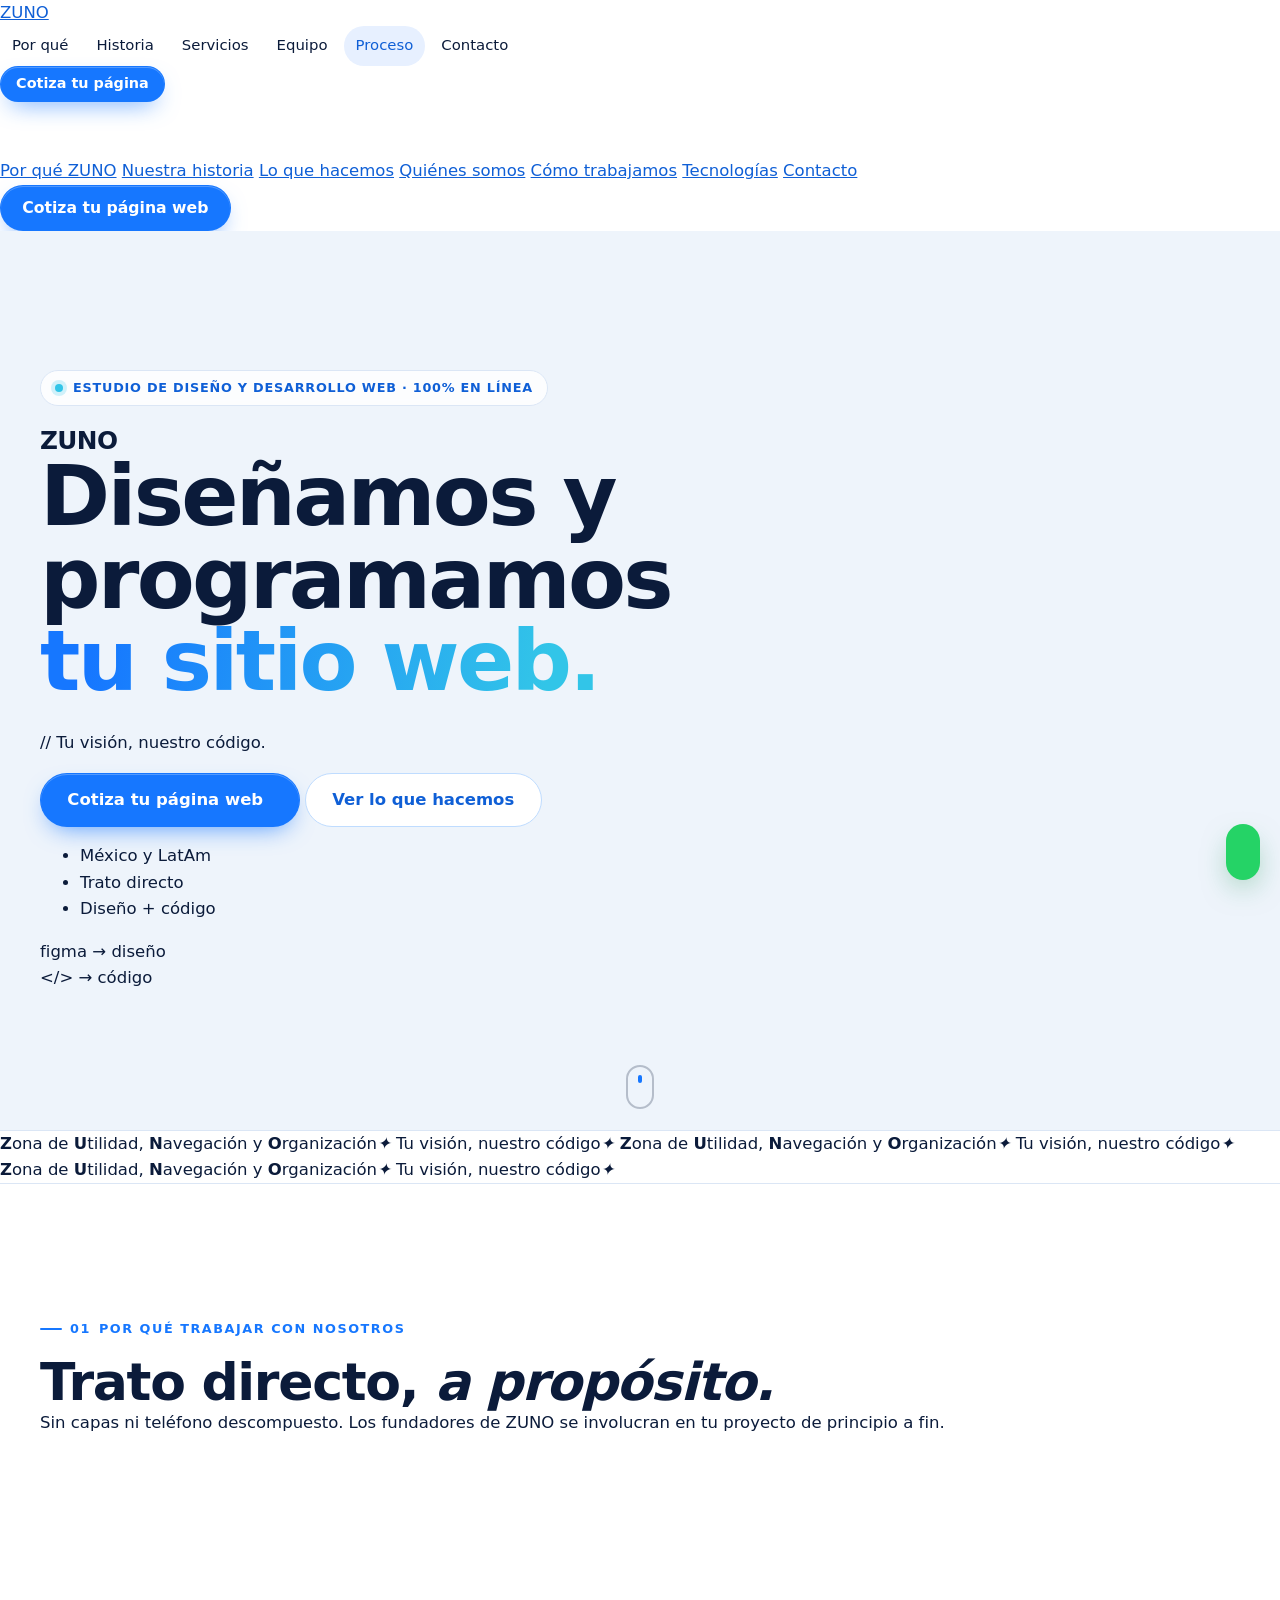
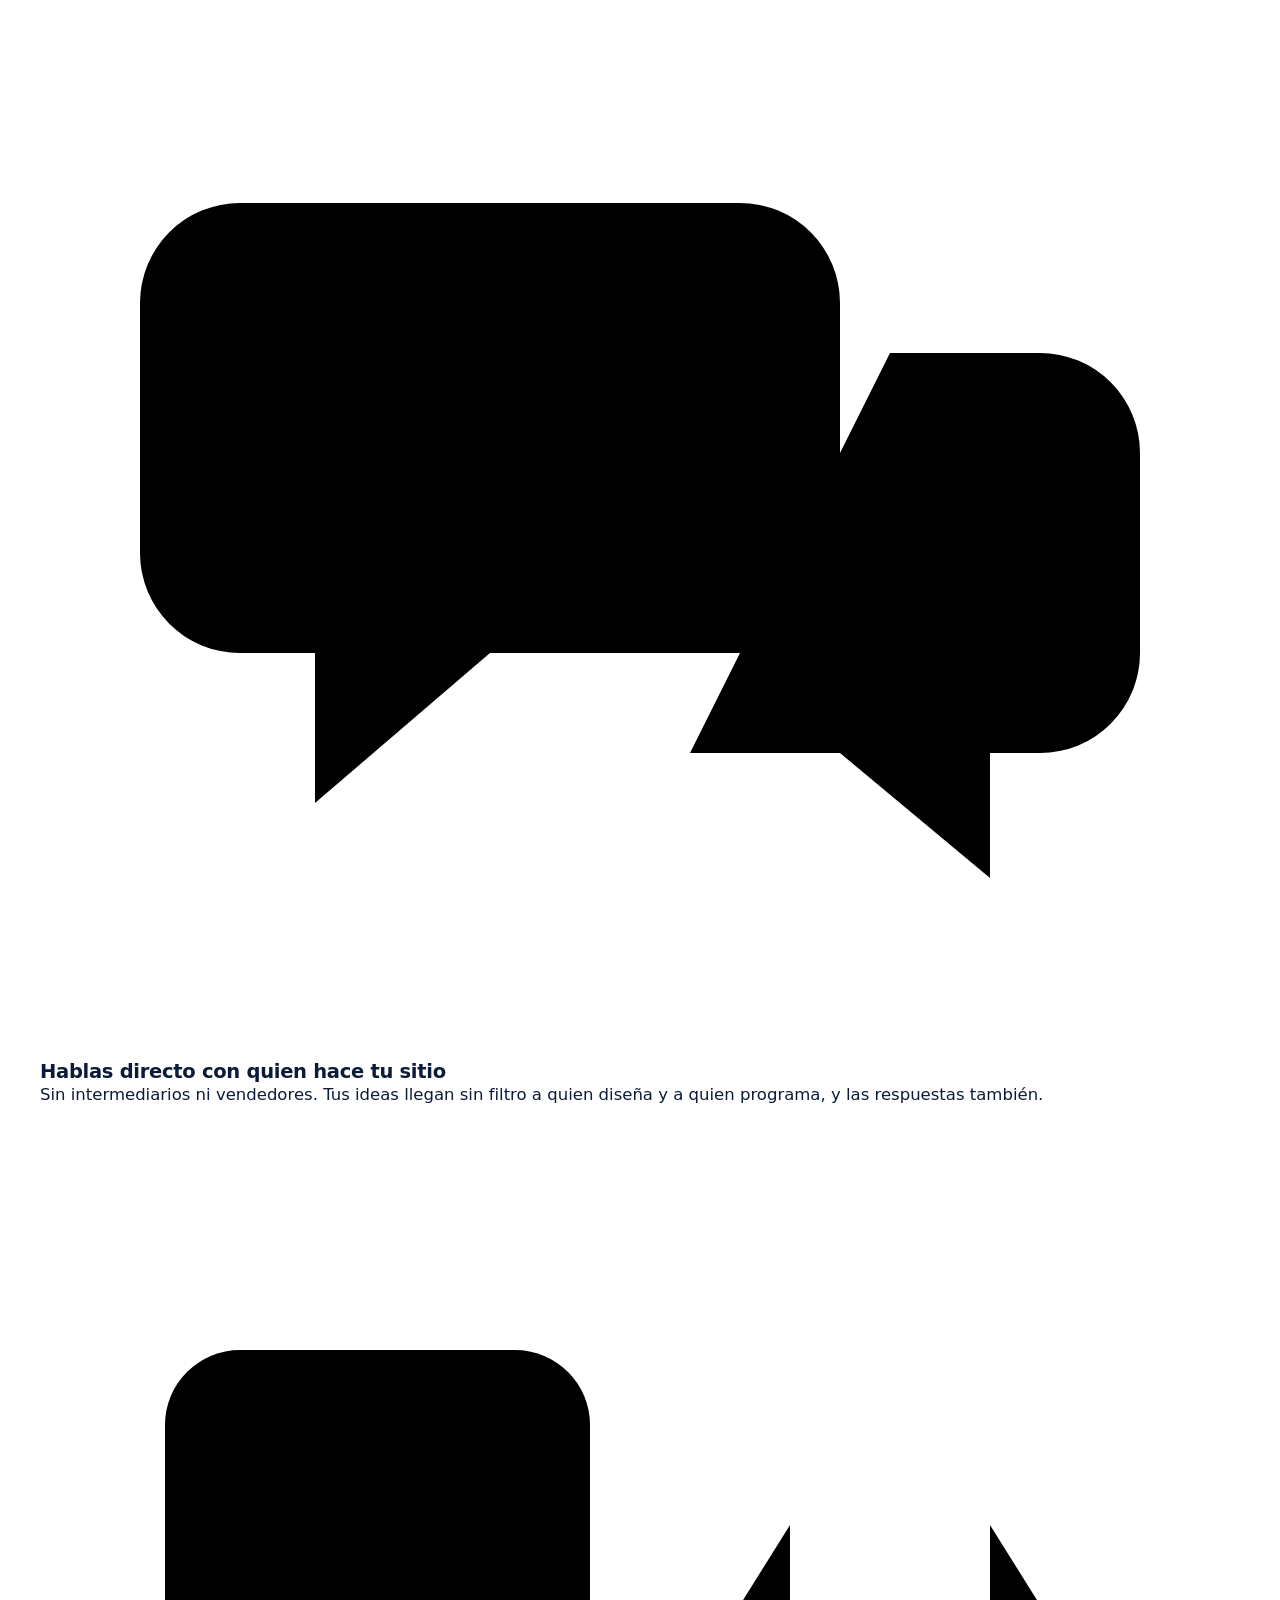
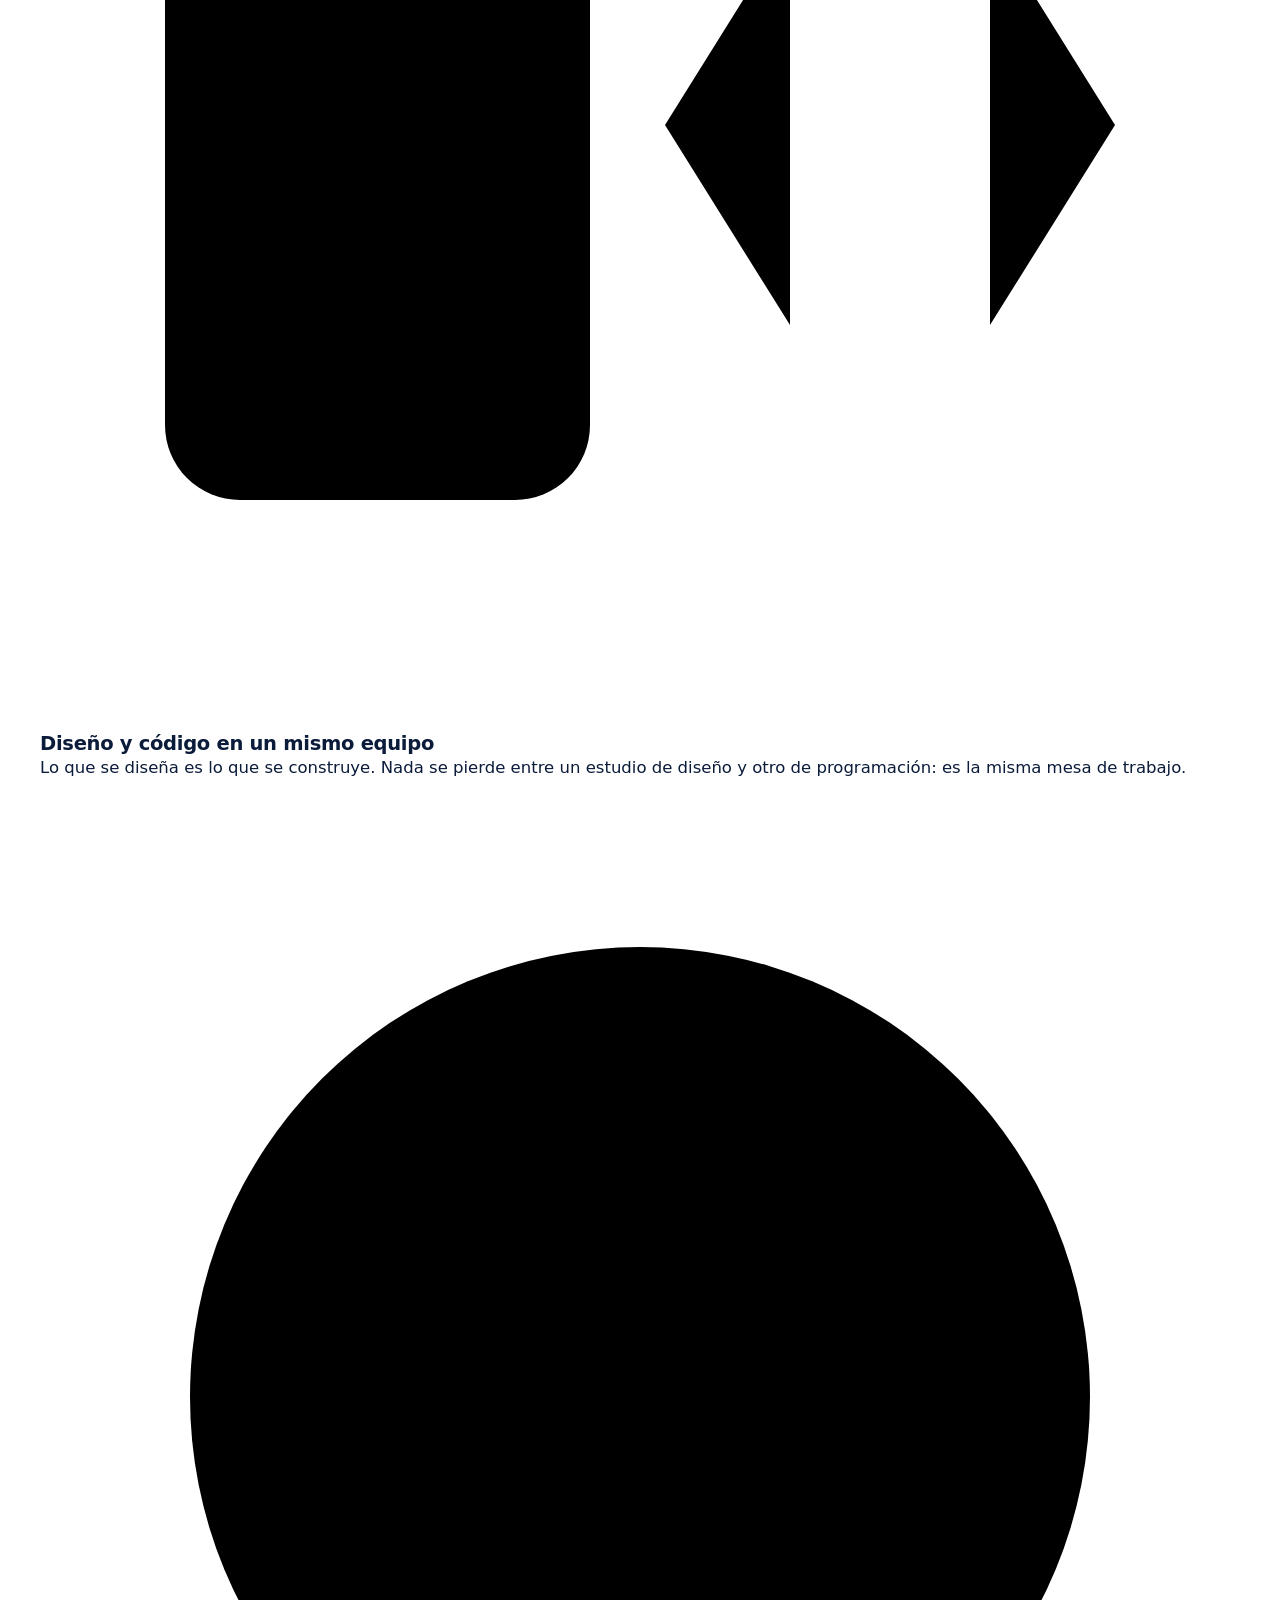
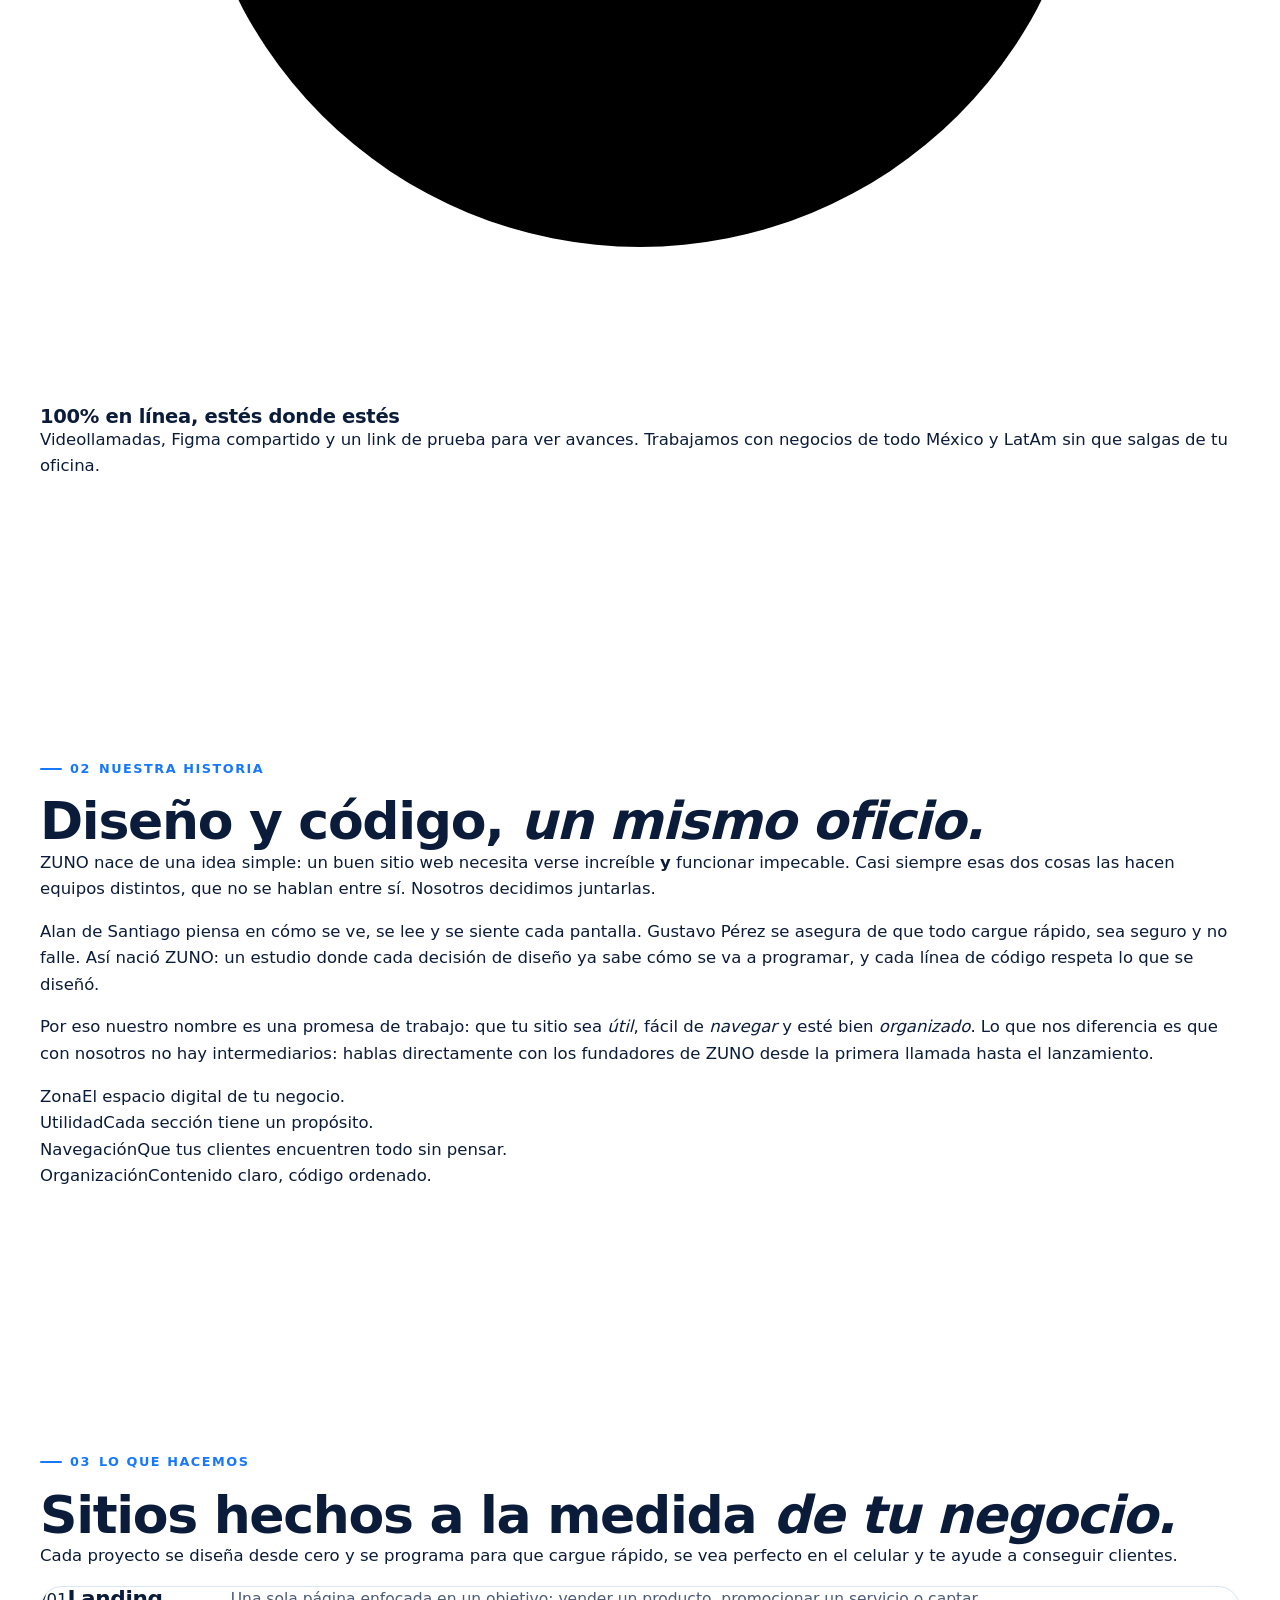
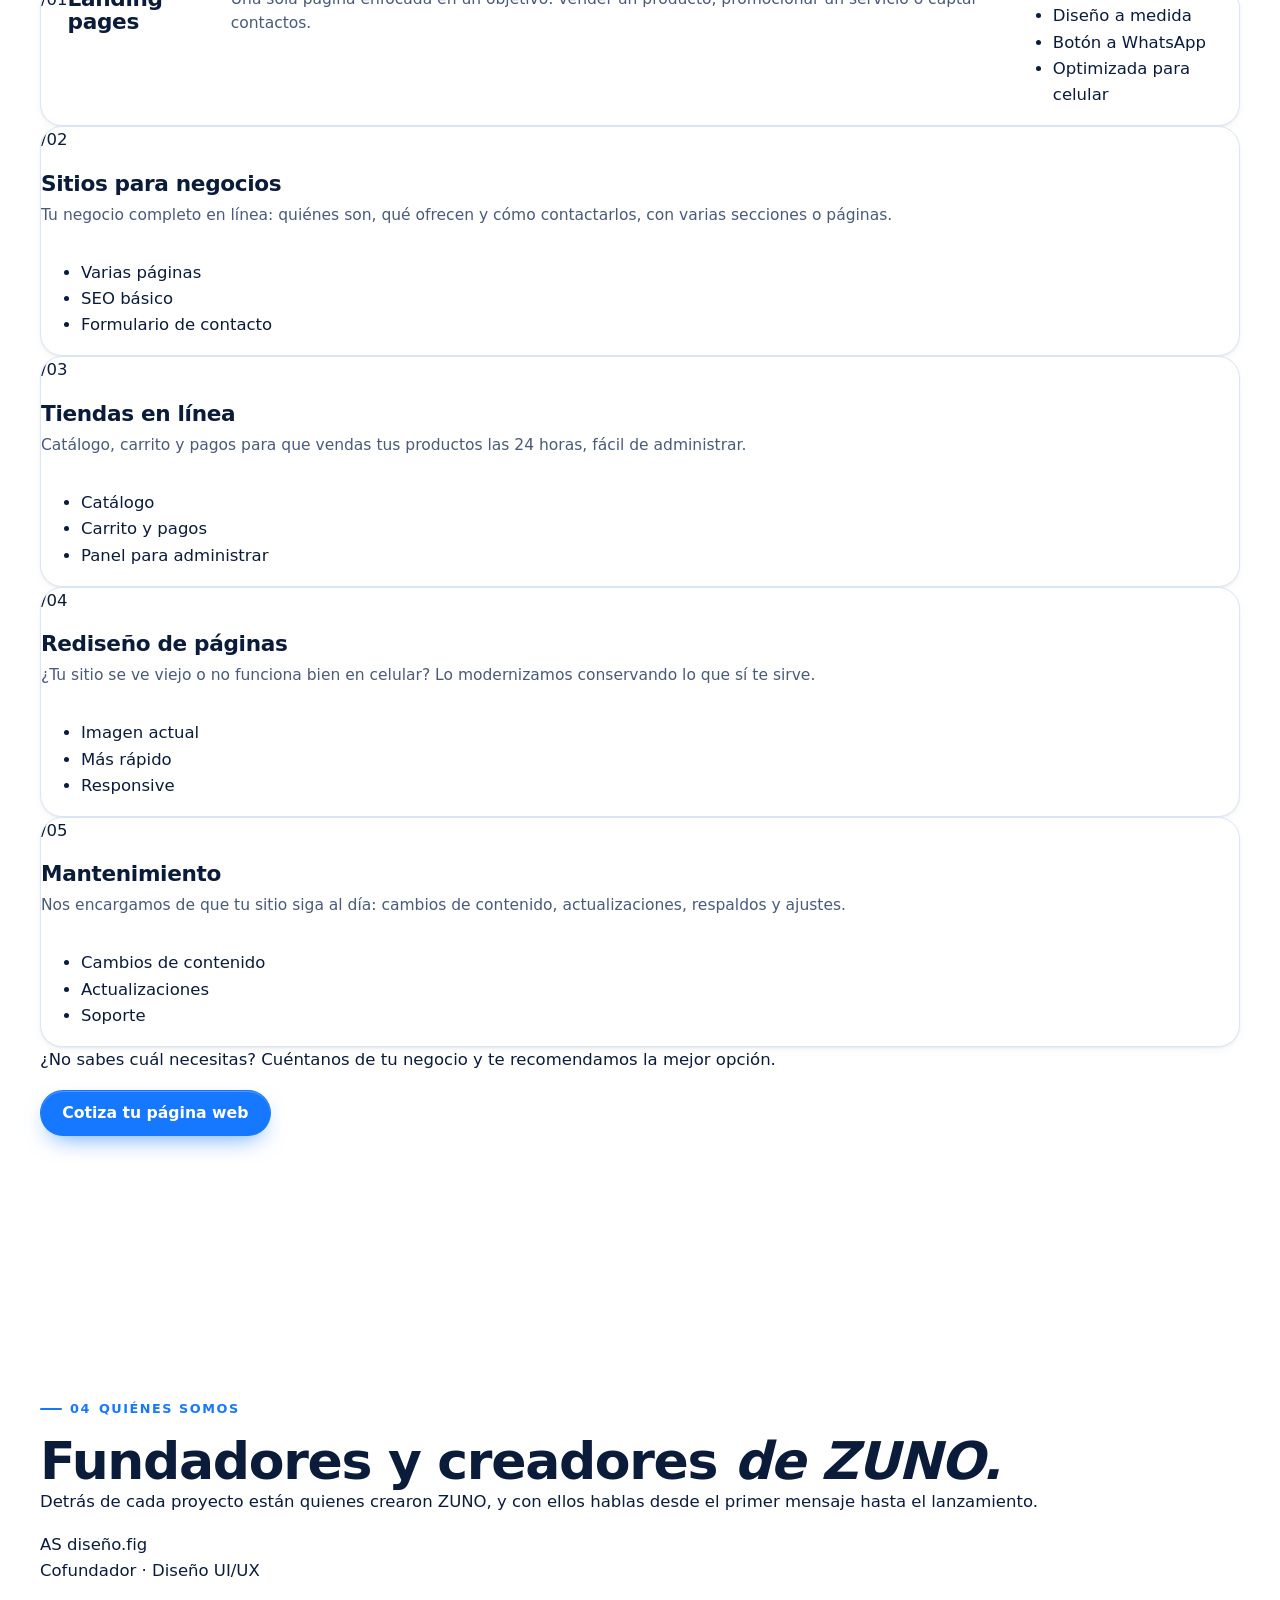
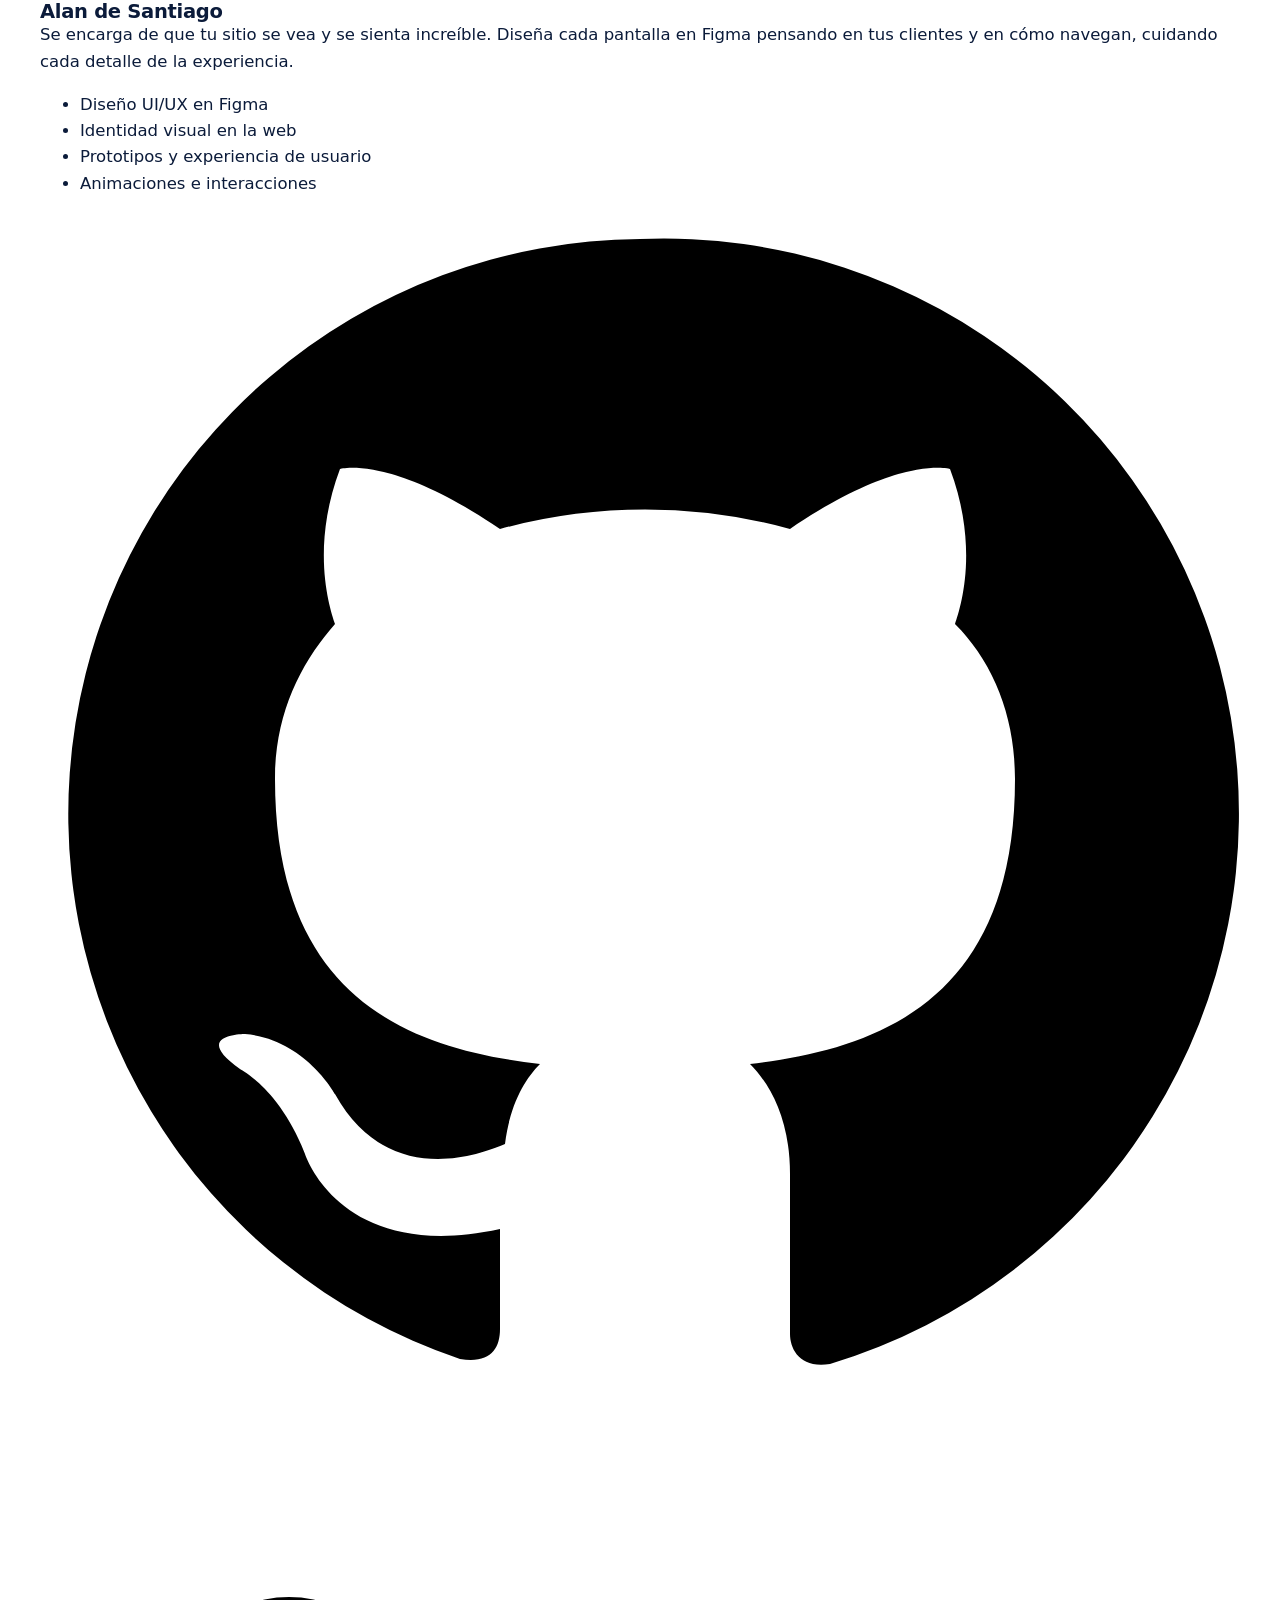
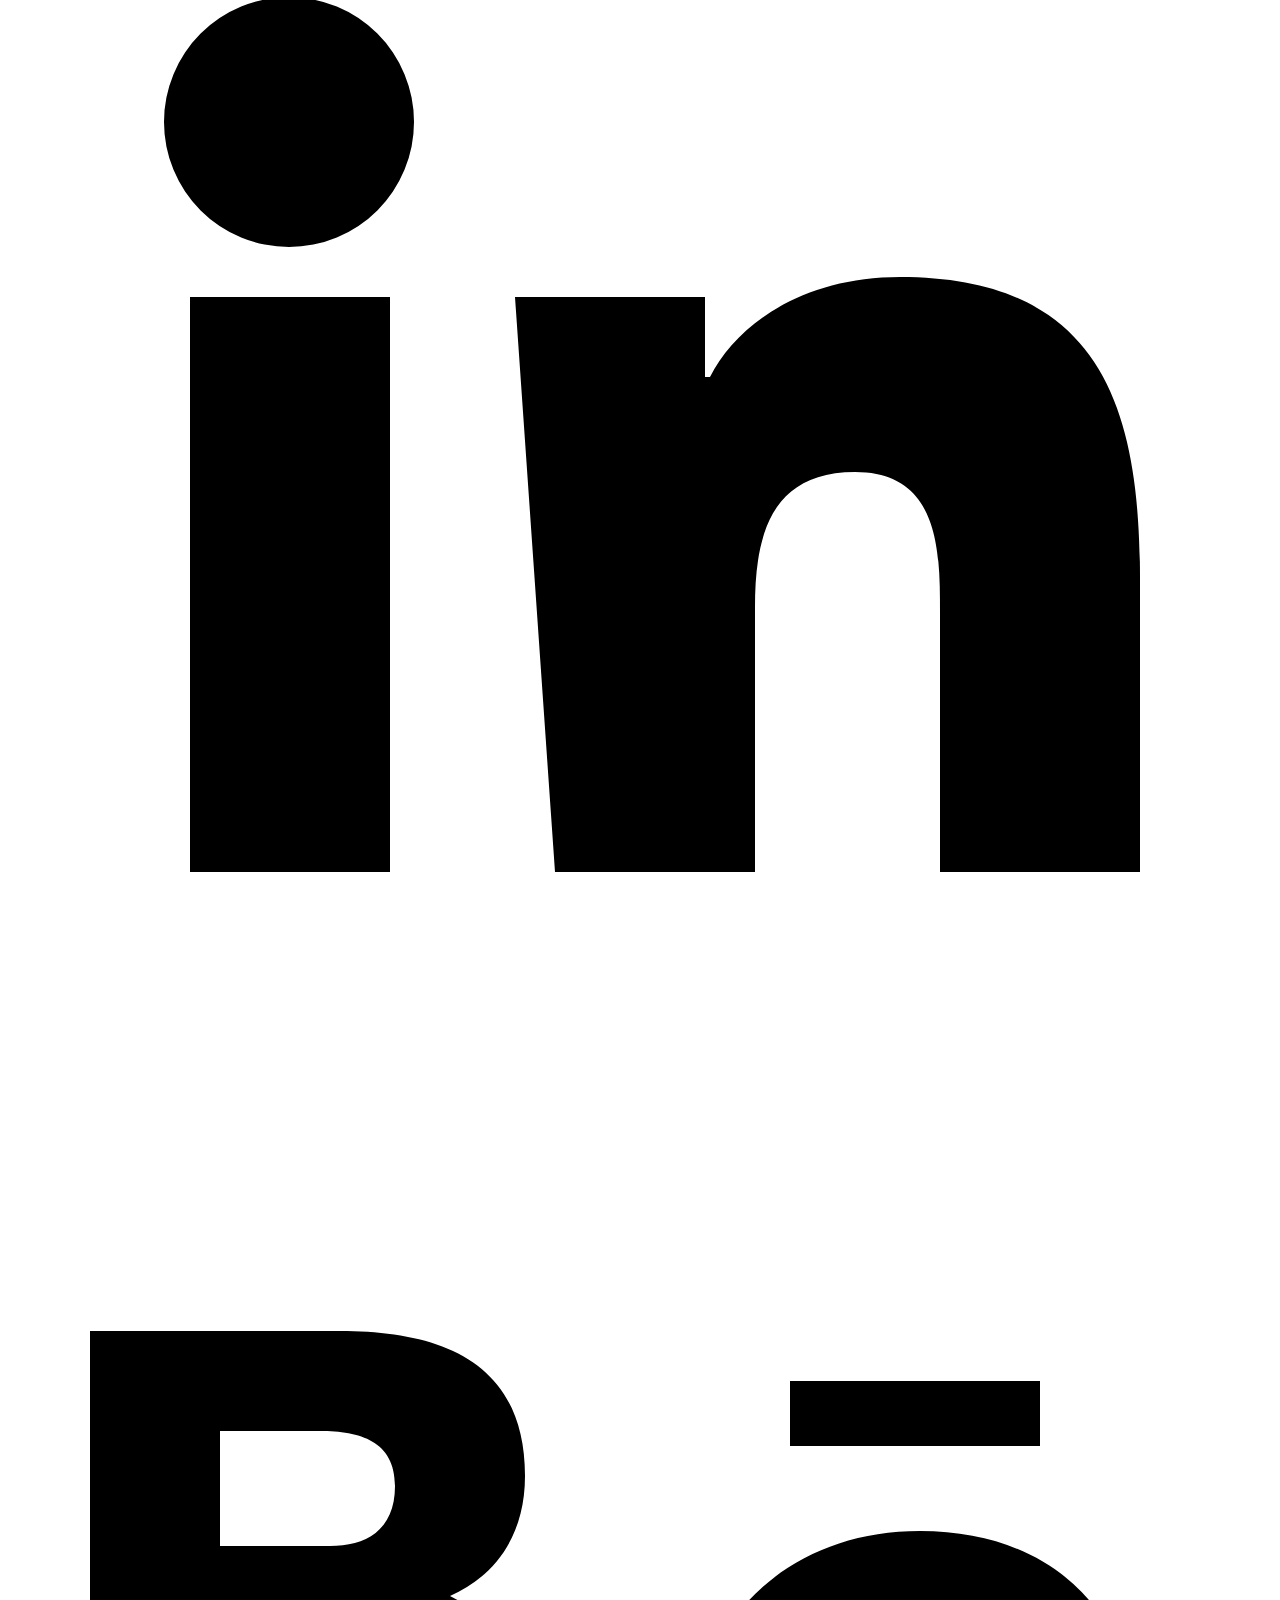
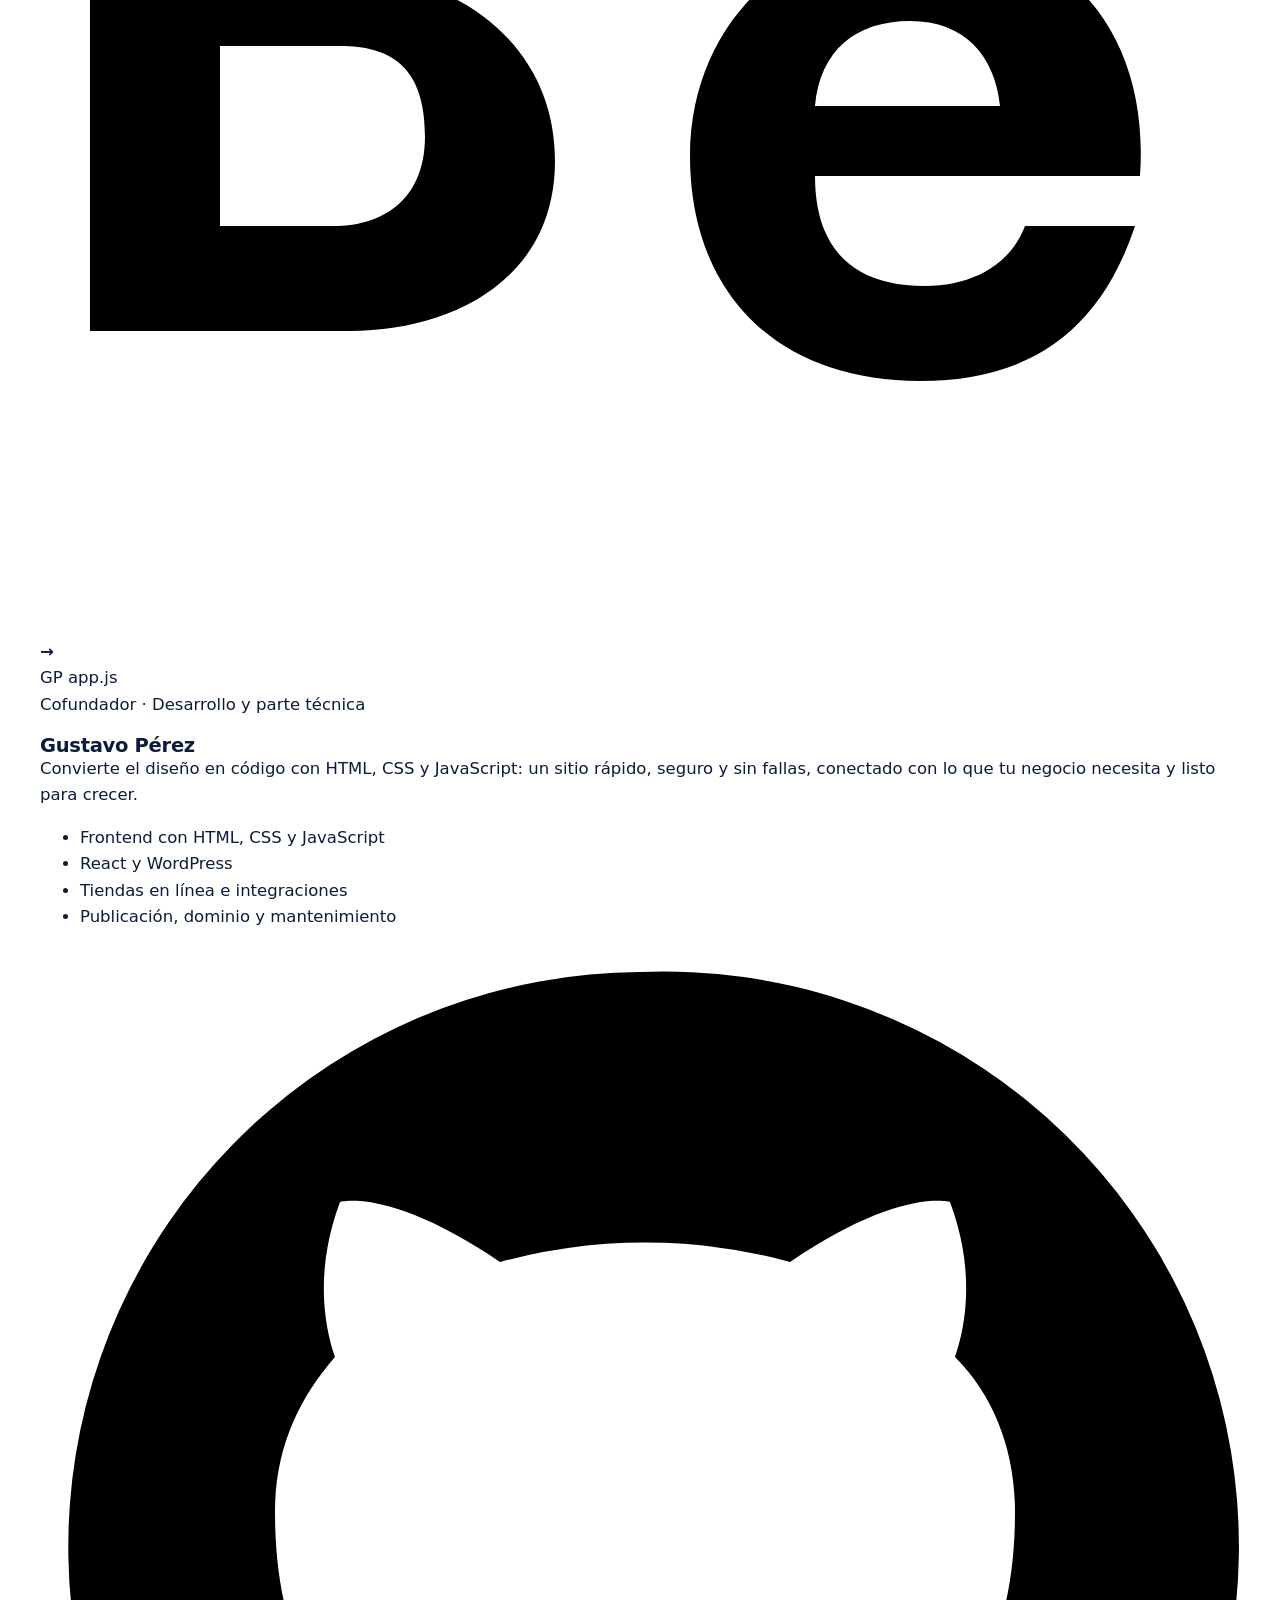
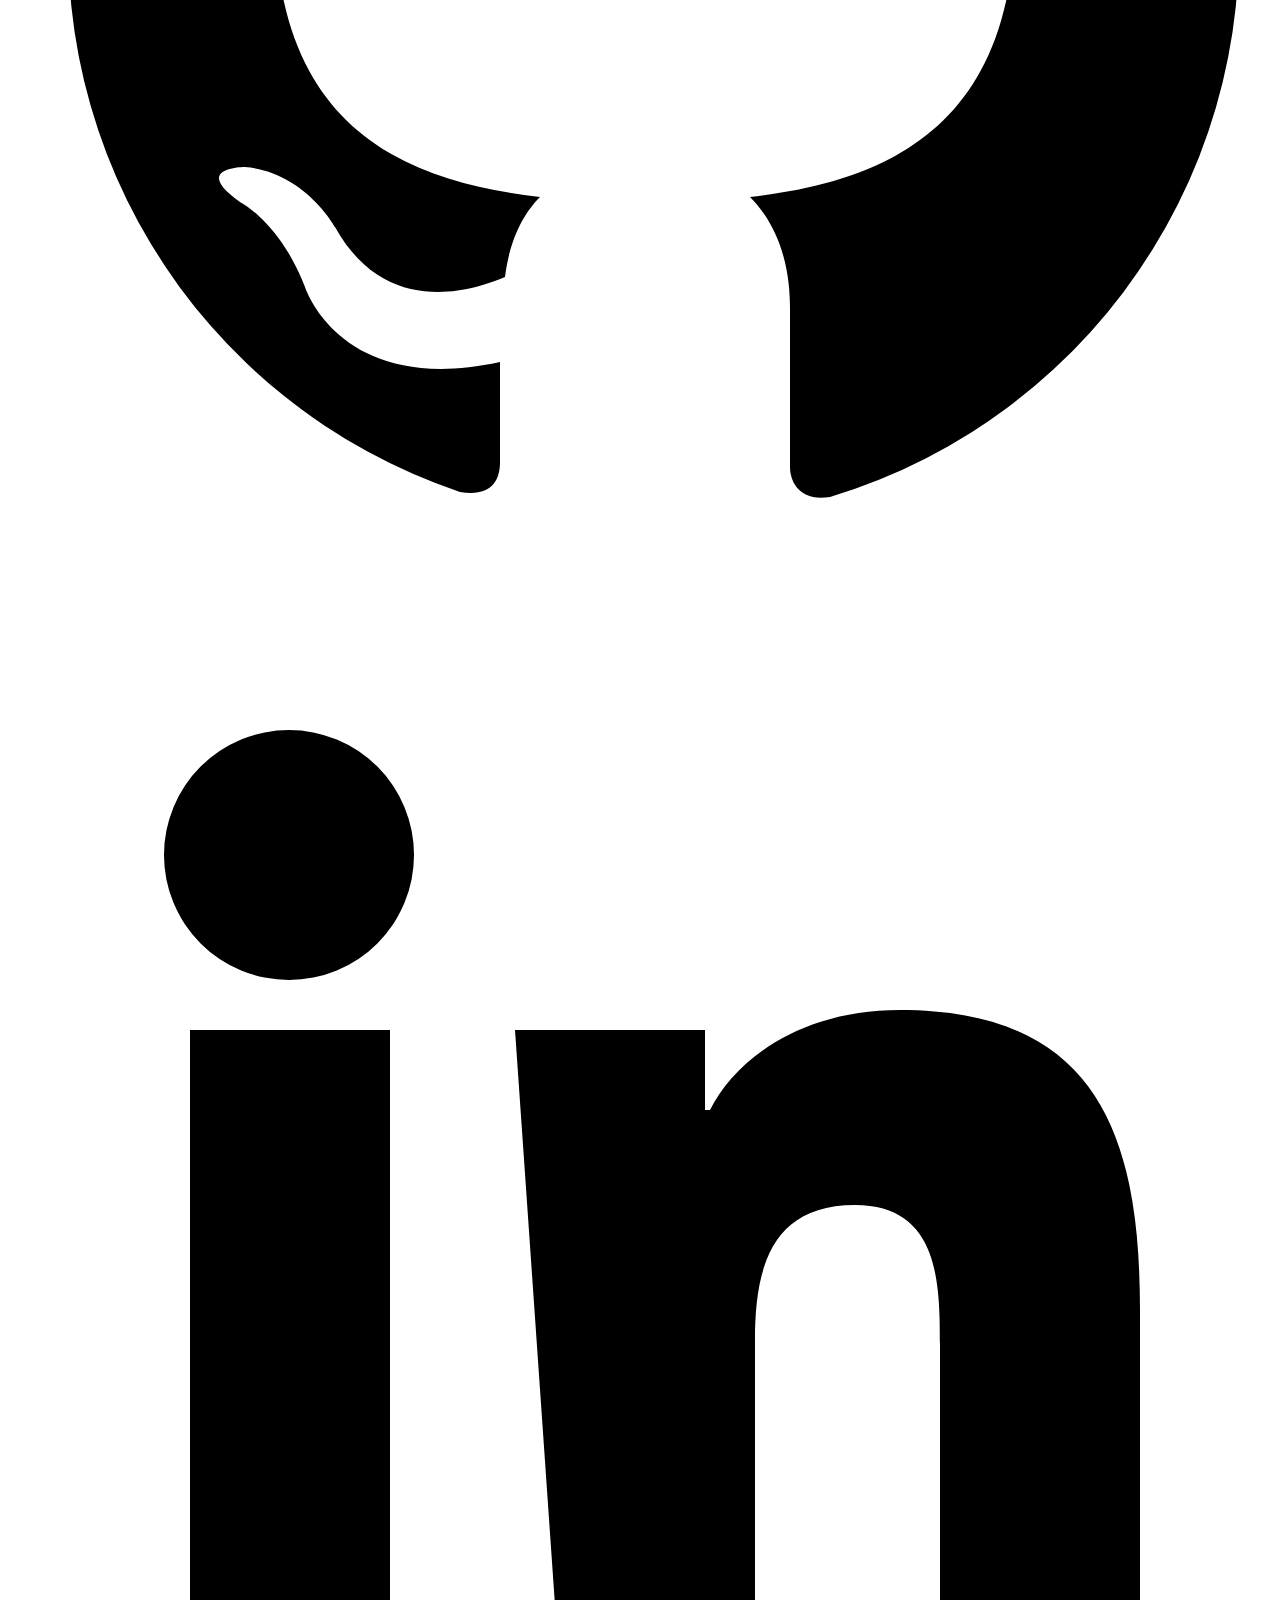
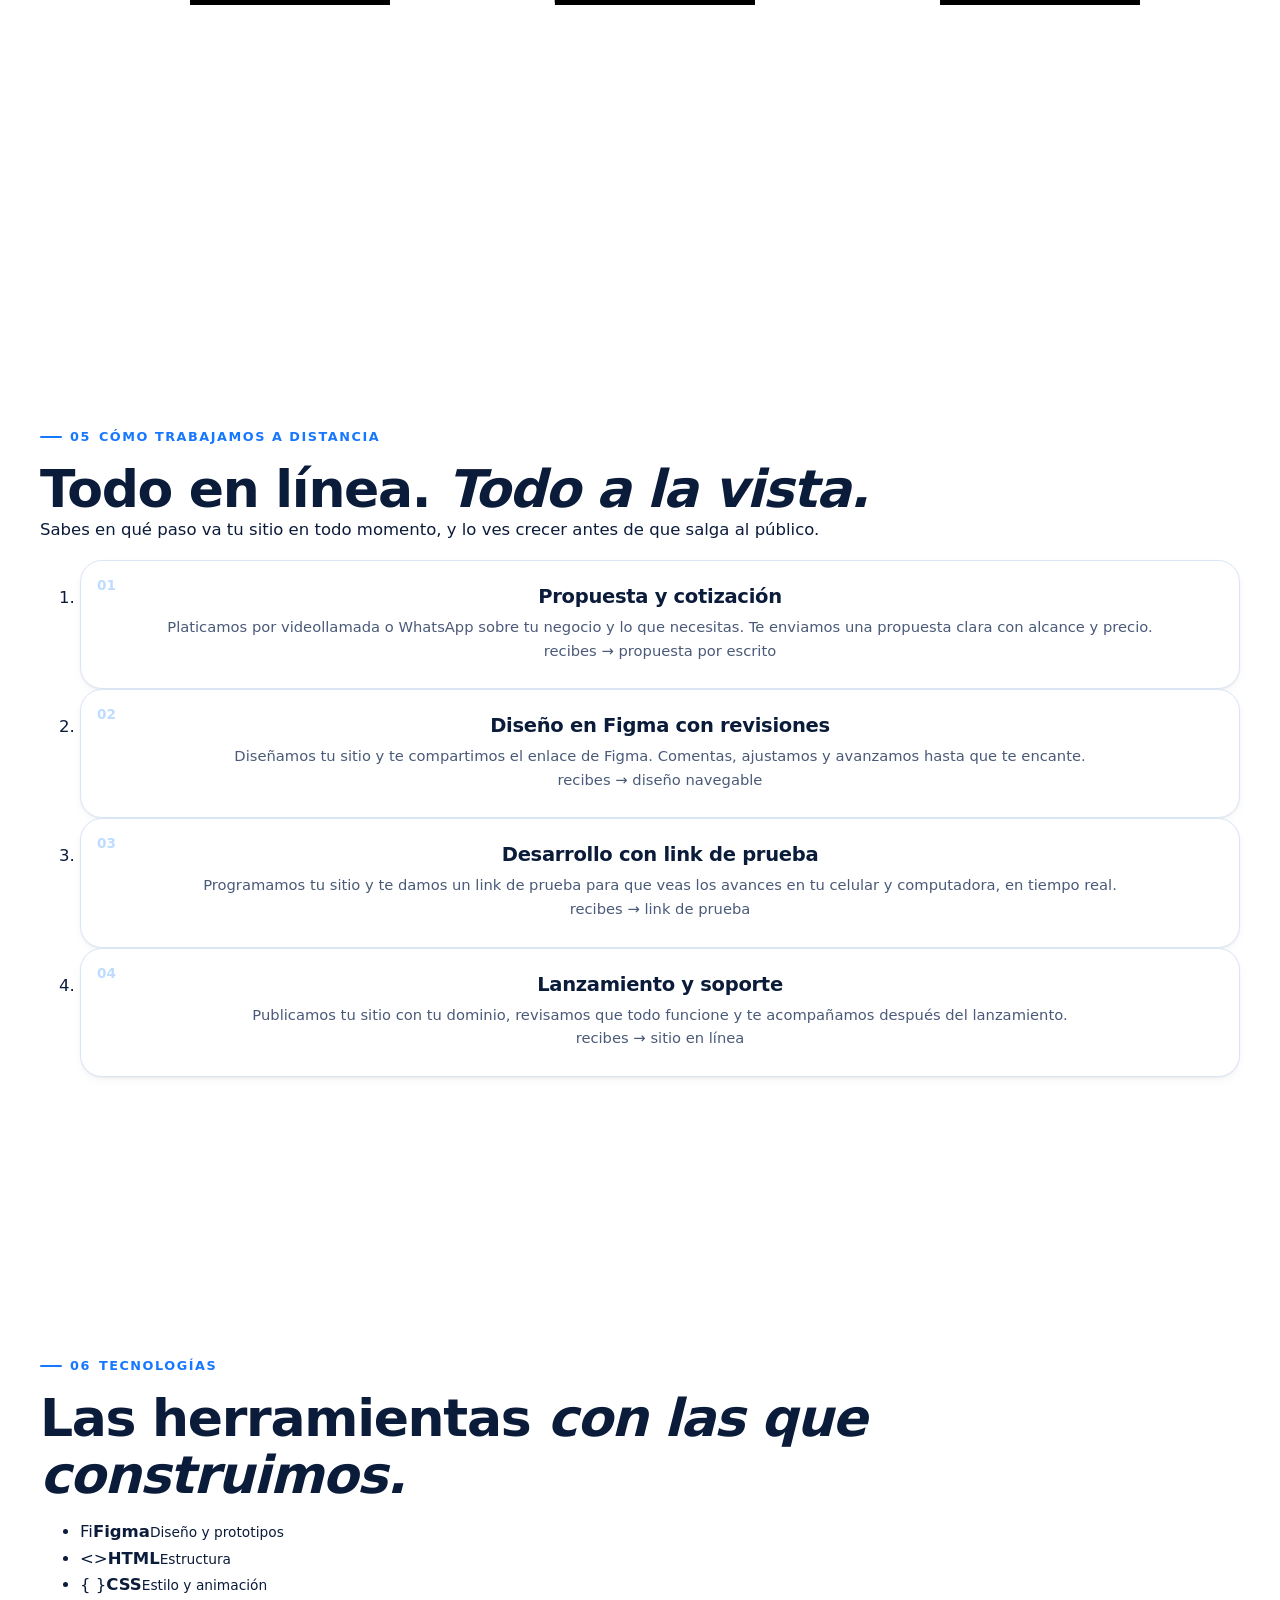
==== commit 8b456a2d: "Alan de Santiago (diseño) a la izquierda, Gustavo Pérez (HTML/CSS/JS y técnico) a la derecha; presen" ====
--- a/index.html
+++ b/index.html
@@ -1,780 +1,444 @@
 <!doctype html>
-<html lang="es-MX">
+<html lang="es-MX" class="no-js">
 <head>
   <meta charset="utf-8">
   <meta name="viewport" content="width=device-width, initial-scale=1, viewport-fit=cover">
-  <title>Instalación de minisplits y aire acondicionado en Torreón | ZUNO Clima</title>
-  <meta name="description" content="Instalación, mantenimiento, reparación y recarga de gas de minisplits inverter en Torreón. Calcula con IA cuántas toneladas necesitas y cuánto ahorrarías en tu recibo de la CFE.">
-  <meta name="theme-color" content="#1677ff">
+  <title>ZUNO — Diseño y desarrollo web 100% en línea</title>
+  <meta name="description" content="Somos ZUNO, un estudio de diseño y programación web fundado por Alan de Santiago y Gustavo Pérez. Diseñamos y programamos tu sitio web, 100% en línea, para negocios en México y LatAm. Tu visión, nuestro código.">
+  <meta name="theme-color" content="#07090a">
   <meta property="og:type" content="website">
-  <meta property="og:title" content="ZUNO Clima · Tu casa fresca todo el verano">
-  <meta property="og:description" content="Minisplits inverter bien instalados: más frescura, menos recibo de luz. Cotiza en línea o por WhatsApp.">
-  <meta property="og:image" content="assets/img/og.webp">
-  <link rel="icon" href="assets/img/favicon.svg" type="image/svg+xml">
+  <meta property="og:title" content="ZUNO — Diseñamos y programamos tu sitio web">
+  <meta property="og:description" content="Estudio de diseño y desarrollo web. Tu visión, nuestro código.">
+  <meta property="og:image" content="assets/img/og-zuno.png">
+  <link rel="icon" type="image/png" href="assets/img/favicon.png">
+  <link rel="apple-touch-icon" href="assets/img/apple-touch-icon.png">
   <link rel="preconnect" href="https://fonts.googleapis.com">
   <link rel="preconnect" href="https://fonts.gstatic.com" crossorigin>
-  <link href="https://fonts.googleapis.com/css2?family=Bricolage+Grotesque:opsz,wght@12..96,500;12..96,600;12..96,700;12..96,800&family=Inter:wght@400;500;600;700&display=swap" rel="stylesheet">
-  <link rel="preload" as="image" href="assets/img/hero.webp" media="(min-width: 861px)">
-  <link rel="preload" as="image" href="assets/img/hero-movil.webp" media="(max-width: 860px)">
-  <link rel="stylesheet" href="styles.css?v=20261016c">
-  <script>document.documentElement.classList.add('js')</script>
-  <script src="config.js?v=20261016c" defer></script>
-  <script src="main.js?v=20261016c" defer></script>
+  <link href="https://fonts.googleapis.com/css2?family=Instrument+Serif:ital@0;1&family=Inter+Tight:wght@300;400;500;600;700&family=JetBrains+Mono:wght@400;500&family=Syne:wght@600;700;800&display=swap" rel="stylesheet">
+  <link rel="stylesheet" href="styles.css?v=20261016d">
+  <script type="application/ld+json">
+  {
+    "@context": "https://schema.org",
+    "@type": "Organization",
+    "name": "ZUNO",
+    "alternateName": "Zona de Utilidad, Navegación y Organización",
+    "slogan": "Tu visión, nuestro código",
+    "description": "Estudio de diseño y desarrollo web que trabaja 100% en línea.",
+    "logo": "assets/img/apple-touch-icon.png",
+    "areaServed": ["MX", "Latinoamérica"],
+    "contactPoint": [
+      {"@type": "ContactPoint", "contactType": "sales", "telephone": "+52-871-522-2154", "availableLanguage": "es"},
+      {"@type": "ContactPoint", "contactType": "customer support", "telephone": "+52-492-105-9504", "availableLanguage": "es"}
+    ],
+    "founder": [
+      {"@type": "Person", "name": "Alan de Santiago", "jobTitle": "Diseño UI/UX y Frontend"},
+      {"@type": "Person", "name": "Gustavo Pérez", "jobTitle": "Desarrollo y parte técnica"}
+    ]
+  }
+  </script>
 </head>
 <body>
-
-<!-- ============ ICONOS (Lucide, en línea) ============ -->
-<svg width="0" height="0" style="position:absolute" aria-hidden="true">
-  <defs>
-    <symbol id="i-snow" viewBox="0 0 24 24"><line x1="2" x2="22" y1="12" y2="12"/><line x1="12" x2="12" y1="2" y2="22"/><path d="m20 16-4-4 4-4"/><path d="m4 8 4 4-4 4"/><path d="m16 4-4 4-4-4"/><path d="m8 20 4-4 4 4"/></symbol>
-    <symbol id="i-wrench" viewBox="0 0 24 24"><path d="M14.7 6.3a1 1 0 0 0 0 1.4l1.6 1.6a1 1 0 0 0 1.4 0l3.77-3.77a6 6 0 0 1-7.94 7.94l-6.91 6.91a2.12 2.12 0 0 1-3-3l6.91-6.91a6 6 0 0 1 7.94-7.94l-3.76 3.76z"/></symbol>
-    <symbol id="i-sparkles" viewBox="0 0 24 24"><path d="M9.937 15.5A2 2 0 0 0 8.5 14.063l-6.135-1.582a.5.5 0 0 1 0-.962L8.5 9.936A2 2 0 0 0 9.937 8.5l1.582-6.135a.5.5 0 0 1 .963 0L14.063 8.5A2 2 0 0 0 15.5 9.937l6.135 1.581a.5.5 0 0 1 0 .964L15.5 14.063a2 2 0 0 0-1.437 1.437l-1.582 6.135a.5.5 0 0 1-.963 0z"/><path d="M20 3v4"/><path d="M22 5h-4"/><path d="M4 17v2"/><path d="M5 18H3"/></symbol>
-    <symbol id="i-gauge" viewBox="0 0 24 24"><path d="m12 14 4-4"/><path d="M3.34 19a10 10 0 1 1 17.32 0"/></symbol>
-    <symbol id="i-vent" viewBox="0 0 24 24"><path d="M6 12H4a2 2 0 0 1-2-2V5a2 2 0 0 1 2-2h16a2 2 0 0 1 2 2v5a2 2 0 0 1-2 2h-2"/><path d="M6 8h12"/><path d="M18.3 17.7a2.5 2.5 0 0 1-3.16 3.83 2.53 2.53 0 0 1-1.14-2V12"/><path d="M6.6 15.6A2 2 0 1 0 10 17v-5"/></symbol>
-    <symbol id="i-zap" viewBox="0 0 24 24"><path d="M4 14a1 1 0 0 1-.78-1.63l9.9-10.2a.5.5 0 0 1 .86.46l-1.92 6.02A1 1 0 0 0 13 10h7a1 1 0 0 1 .78 1.63l-9.9 10.2a.5.5 0 0 1-.86-.46l1.92-6.02A1 1 0 0 0 11 14z"/></symbol>
-    <symbol id="i-calcheck" viewBox="0 0 24 24"><path d="M8 2v4"/><path d="M16 2v4"/><rect width="18" height="18" x="3" y="4" rx="2"/><path d="M3 10h18"/><path d="m9 16 2 2 4-4"/></symbol>
-    <symbol id="i-moon" viewBox="0 0 24 24"><path d="M12 3a6 6 0 0 0 9 9 9 9 0 1 1-9-9Z"/></symbol>
-    <symbol id="i-shield" viewBox="0 0 24 24"><path d="M20 13c0 5-3.5 7.5-7.66 8.95a1 1 0 0 1-.67-.01C7.5 20.5 4 18 4 13V6a1 1 0 0 1 1-1c2 0 4.5-1.2 6.24-2.72a1.17 1.17 0 0 1 1.52 0C14.51 3.81 17 5 19 5a1 1 0 0 1 1 1z"/><path d="m9 12 2 2 4-4"/></symbol>
-    <symbol id="i-wa" viewBox="0 0 24 24"><path d="M7.9 20A9 9 0 1 0 4 16.1L2 22Z"/><path d="M9.2 8.6c.2-.5.5-.6.8-.6h.5c.2 0 .4.1.5.4l.7 1.6c.1.2 0 .4-.1.6l-.5.6c-.1.1-.1.3 0 .5.6 1 1.4 1.8 2.4 2.3.2.1.4.1.5-.1l.6-.7c.2-.2.4-.2.6-.1l1.6.8c.2.1.3.3.3.5v.4c0 .9-.9 1.6-1.8 1.6-3.3-.2-6-2.9-6.2-6.2 0-.6.1-1.2.1-1.6Z"/></symbol>
-    <symbol id="i-phone" viewBox="0 0 24 24"><path d="M22 16.92v3a2 2 0 0 1-2.18 2 19.79 19.79 0 0 1-8.63-3.07 19.5 19.5 0 0 1-6-6 19.79 19.79 0 0 1-3.07-8.67A2 2 0 0 1 4.11 2h3a2 2 0 0 1 2 1.72 12.84 12.84 0 0 0 .7 2.81 2 2 0 0 1-.45 2.11L8.09 9.91a16 16 0 0 0 6 6l1.27-1.27a2 2 0 0 1 2.11-.45 12.84 12.84 0 0 0 2.81.7A2 2 0 0 1 22 16.92z"/></symbol>
-    <symbol id="i-mail" viewBox="0 0 24 24"><rect width="20" height="16" x="2" y="4" rx="2"/><path d="m22 7-8.97 5.7a1.94 1.94 0 0 1-2.06 0L2 7"/></symbol>
-    <symbol id="i-pin" viewBox="0 0 24 24"><path d="M20 10c0 4.993-5.539 10.193-7.399 11.799a1 1 0 0 1-1.202 0C9.539 20.193 4 14.993 4 10a8 8 0 0 1 16 0"/><circle cx="12" cy="10" r="3"/></symbol>
-    <symbol id="i-clock" viewBox="0 0 24 24"><circle cx="12" cy="12" r="10"/><polyline points="12 6 12 12 16 14"/></symbol>
-    <symbol id="i-card" viewBox="0 0 24 24"><rect width="20" height="14" x="2" y="5" rx="2"/><line x1="2" x2="22" y1="10" y2="10"/></symbol>
-    <symbol id="i-bank" viewBox="0 0 24 24"><line x1="3" x2="21" y1="22" y2="22"/><line x1="6" x2="6" y1="18" y2="11"/><line x1="10" x2="10" y1="18" y2="11"/><line x1="14" x2="14" y1="18" y2="11"/><line x1="18" x2="18" y1="18" y2="11"/><polygon points="12 2 20 7 4 7"/></symbol>
-    <symbol id="i-wallet" viewBox="0 0 24 24"><path d="M19 7V4a1 1 0 0 0-1-1H5a2 2 0 0 0 0 4h15a1 1 0 0 1 1 1v4h-3a2 2 0 0 0 0 4h3a1 1 0 0 0 1-1v-2a1 1 0 0 0-1-1"/><path d="M3 5v14a2 2 0 0 0 2 2h15a1 1 0 0 0 1-1v-4"/></symbol>
-    <symbol id="i-copy" viewBox="0 0 24 24"><rect width="14" height="14" x="8" y="8" rx="2"/><path d="M4 16c-1.1 0-2-.9-2-2V4c0-1.1.9-2 2-2h10c1.1 0 2 .9 2 2"/></symbol>
-    <symbol id="i-lock" viewBox="0 0 24 24"><rect width="18" height="11" x="3" y="11" rx="2"/><path d="M7 11V7a5 5 0 0 1 10 0v4"/></symbol>
-    <symbol id="i-upload" viewBox="0 0 24 24"><path d="M21 15v4a2 2 0 0 1-2 2H5a2 2 0 0 1-2-2v-4"/><polyline points="17 8 12 3 7 8"/><line x1="12" x2="12" y1="3" y2="15"/></symbol>
-    <symbol id="i-file" viewBox="0 0 24 24"><path d="M15 2H6a2 2 0 0 0-2 2v16a2 2 0 0 0 2 2h12a2 2 0 0 0 2-2V7Z"/><path d="M14 2v4a2 2 0 0 0 2 2h4"/><path d="M10 9H8"/><path d="M16 13H8"/><path d="M16 17H8"/></symbol>
-    <symbol id="i-sun" viewBox="0 0 24 24"><circle cx="12" cy="12" r="4"/><path d="M12 2v2"/><path d="M12 20v2"/><path d="m4.93 4.93 1.41 1.41"/><path d="m17.66 17.66 1.41 1.41"/><path d="M2 12h2"/><path d="M20 12h2"/><path d="m6.34 17.66-1.41 1.41"/><path d="m19.07 4.93-1.41 1.41"/></symbol>
-    <symbol id="i-users" viewBox="0 0 24 24"><path d="M16 21v-2a4 4 0 0 0-4-4H6a4 4 0 0 0-4 4v2"/><circle cx="9" cy="7" r="4"/><path d="M22 21v-2a4 4 0 0 0-3-3.87"/><path d="M16 3.13a4 4 0 0 1 0 7.75"/></symbol>
-    <symbol id="i-ruler" viewBox="0 0 24 24"><path d="M21.3 15.3a2.4 2.4 0 0 1 0 3.4l-2.6 2.6a2.4 2.4 0 0 1-3.4 0L2.7 8.7a2.41 2.41 0 0 1 0-3.4l2.6-2.6a2.41 2.41 0 0 1 3.4 0Z"/><path d="m14.5 12.5 2-2"/><path d="m11.5 9.5 2-2"/><path d="m8.5 6.5 2-2"/><path d="m17.5 15.5 2-2"/></symbol>
-    <symbol id="i-arrow" viewBox="0 0 24 24"><path d="M5 12h14"/><path d="m12 5 7 7-7 7"/></symbol>
-    <symbol id="i-back" viewBox="0 0 24 24"><path d="M19 12H5"/><path d="m12 19-7-7 7-7"/></symbol>
-    <symbol id="i-check" viewBox="0 0 24 24"><path d="M20 6 9 17l-5-5"/></symbol>
-    <symbol id="i-x" viewBox="0 0 24 24"><path d="M18 6 6 18"/><path d="m6 6 12 12"/></symbol>
-    <symbol id="i-menu" viewBox="0 0 24 24"><line x1="4" x2="20" y1="12" y2="12"/><line x1="4" x2="20" y1="6" y2="6"/><line x1="4" x2="20" y1="18" y2="18"/></symbol>
-    <symbol id="i-plus" viewBox="0 0 24 24"><path d="M5 12h14"/><path d="M12 5v14"/></symbol>
-    <symbol id="i-send" viewBox="0 0 24 24"><path d="m22 2-7 20-4-9-9-4Z"/><path d="M22 2 11 13"/></symbol>
-    <symbol id="i-bot" viewBox="0 0 24 24"><path d="M12 8V4H8"/><rect width="16" height="12" x="4" y="8" rx="2"/><path d="M2 14h2"/><path d="M20 14h2"/><path d="M15 13v2"/><path d="M9 13v2"/></symbol>
-    <symbol id="i-star" viewBox="0 0 24 24"><polygon points="12 2 15.09 8.26 22 9.27 17 14.14 18.18 21.02 12 17.77 5.82 21.02 7 14.14 2 9.27 8.91 8.26 12 2"/></symbol>
-    <symbol id="i-thermo" viewBox="0 0 24 24"><path d="M14 4v10.54a4 4 0 1 1-4 0V4a2 2 0 0 1 4 0Z"/></symbol>
-    <symbol id="i-calc" viewBox="0 0 24 24"><rect width="16" height="20" x="4" y="2" rx="2"/><line x1="8" x2="16" y1="6" y2="6"/><line x1="16" x2="16" y1="14" y2="18"/><path d="M16 10h.01"/><path d="M12 10h.01"/><path d="M8 10h.01"/><path d="M12 14h.01"/><path d="M8 14h.01"/><path d="M12 18h.01"/><path d="M8 18h.01"/></symbol>
-    <symbol id="i-store" viewBox="0 0 24 24"><path d="m2 7 4.41-4.41A2 2 0 0 1 7.83 2h8.34a2 2 0 0 1 1.42.59L22 7"/><path d="M4 12v8a2 2 0 0 0 2 2h12a2 2 0 0 0 2-2v-8"/><path d="M15 22v-4a2 2 0 0 0-2-2h-2a2 2 0 0 0-2 2v4"/><path d="M2 7h20"/></symbol>
-    <symbol id="i-leaf" viewBox="0 0 24 24"><path d="M11 20A7 7 0 0 1 9.8 6.1C15.5 5 17 4.48 19 2c1 2 2 4.18 2 8 0 5.5-4.78 10-10 10Z"/><path d="M2 21c0-3 1.85-5.36 5.08-6C9.5 14.52 12 13 13 12"/></symbol>
-    <symbol id="i-down" viewBox="0 0 24 24"><path d="m6 9 6 6 6-6"/></symbol>
-    <symbol id="i-home" viewBox="0 0 24 24"><path d="m3 9 9-7 9 7v11a2 2 0 0 1-2 2H5a2 2 0 0 1-2-2z"/><polyline points="9 22 9 12 15 12 15 22"/></symbol>
-    <symbol id="i-wind" viewBox="0 0 24 24"><path d="M17.7 7.7a2.5 2.5 0 1 1 1.8 4.3H2"/><path d="M9.6 4.6A2 2 0 1 1 11 8H2"/><path d="M12.6 19.4A2 2 0 1 0 14 16H2"/></symbol>
-    <symbol id="i-clip" viewBox="0 0 24 24"><rect width="8" height="4" x="8" y="2" rx="1" ry="1"/><path d="M16 4h2a2 2 0 0 1 2 2v14a2 2 0 0 1-2 2H6a2 2 0 0 1-2-2V6a2 2 0 0 1 2-2h2"/><path d="m9 14 2 2 4-4"/></symbol>
-    <symbol id="i-truck" viewBox="0 0 24 24"><path d="M14 18V6a2 2 0 0 0-2-2H4a2 2 0 0 0-2 2v11a1 1 0 0 0 1 1h2"/><path d="M15 18H9"/><path d="M19 18h2a1 1 0 0 0 1-1v-3.65a1 1 0 0 0-.22-.624l-3.48-4.35A1 1 0 0 0 17.52 8H14"/><circle cx="17" cy="18" r="2"/><circle cx="7" cy="18" r="2"/></symbol>
-  </defs>
-</svg>
-
-<a class="skip" href="#contenido">Saltar al contenido</a>
-<div class="progress" aria-hidden="true"><span></span></div>
-
-<!-- ============ ENCABEZADO ============ -->
-<header class="nav" id="top">
-  <div class="nav__inner">
-    <a class="brand" href="#inicio" aria-label="ZUNO Clima, ir al inicio">
-      <span class="brand__mark" aria-hidden="true"><svg><use href="#i-snow"/></svg></span>
-      <span class="brand__word">ZUNO<b>clima</b></span>
+  <!-- Living background -->
+  <canvas id="field" aria-hidden="true"></canvas>
+  <div class="aura" aria-hidden="true"></div>
+  <div class="grain" aria-hidden="true"></div>
+  <div class="progress" aria-hidden="true"><span></span></div>
+
+  <!-- Splash -->
+  <div class="splash" aria-hidden="true">
+    <div class="splash__mark"></div>
+    <div class="splash__bar"><span></span></div>
+  </div>
+
+  <header class="nav" id="top">
+    <a class="nav__brand" href="#inicio" aria-label="ZUNO, inicio">
+      <span class="nav__emblem" aria-hidden="true"></span>
+      <span class="nav__word">ZUNO</span>
     </a>
     <nav class="nav__links" aria-label="Principal">
+      <a href="#por-que">Por qué</a>
+      <a href="#historia">Historia</a>
       <a href="#servicios">Servicios</a>
-      <a href="#inverter">Inverter</a>
-      <a href="#calculadora">Calculadora IA</a>
+      <a href="#equipo">Equipo</a>
       <a href="#proceso">Proceso</a>
-      <a href="#pagos">Pagos</a>
-      <a href="#preguntas">Preguntas</a>
       <a href="#contacto">Contacto</a>
     </nav>
-    <a class="btn btn--primary btn--sm nav__cta" href="#calculadora">Cotiza tu minisplit</a>
-    <button class="nav__toggle" type="button" aria-expanded="false" aria-controls="menu-movil" aria-label="Abrir menú">
-      <svg class="i"><use href="#i-menu"/></svg>
-    </button>
+    <a class="btn btn--sm btn--primary nav__cta magnetic" href="#contacto">Cotiza tu página</a>
+    <button class="nav__toggle" aria-label="Abrir menú" aria-expanded="false"><span></span><span></span></button>
+  </header>
+
+  <div class="drawer" aria-hidden="true">
+    <nav>
+      <a href="#por-que">Por qué ZUNO</a>
+      <a href="#historia">Nuestra historia</a>
+      <a href="#servicios">Lo que hacemos</a>
+      <a href="#equipo">Quiénes somos</a>
+      <a href="#proceso">Cómo trabajamos</a>
+      <a href="#tecnologias">Tecnologías</a>
+      <a href="#contacto">Contacto</a>
+    </nav>
+    <a class="btn btn--primary" href="#contacto">Cotiza tu página web</a>
   </div>
-  <div class="nav__mobile" id="menu-movil" hidden>
-    <a href="#servicios">Servicios</a>
-    <a href="#inverter">Ventajas inverter</a>
-    <a href="#calculadora">Calculadora IA</a>
-    <a href="#proceso">Cómo funciona</a>
-    <a href="#pagos">Pagos en línea</a>
-    <a href="#preguntas">Preguntas frecuentes</a>
-    <a href="#contacto">Contacto</a>
-    <a class="btn btn--wa" data-wa="Hola, vi su página y quiero cotizar un minisplit" href="#contacto"><svg class="i"><use href="#i-wa"/></svg> Escríbenos por WhatsApp</a>
-  </div>
-</header>
-
-<main id="contenido">
-
-<!-- ============ HERO ============ -->
-<section class="hero" id="inicio" aria-labelledby="hero-title">
-  <div class="hero__media">
-    <picture>
-      <source media="(max-width: 860px)" srcset="assets/img/hero-movil.webp" width="720" height="900">
-      <img src="assets/img/hero.webp" width="1600" height="900" alt="Hombre descansando en su sala fresca bajo un minisplit blanco que sopla aire frío" fetchpriority="high">
-    </picture>
-    <canvas class="hero__air" aria-hidden="true"></canvas>
-    <div class="hero__veil" aria-hidden="true"></div>
-  </div>
-
-  <div class="hero__content wrap">
-    <div class="hero__copy">
-      <p class="eyebrow"><span class="dot"></span> Instalación · Mantenimiento · Reparación<span class="eyebrow__more"> · Venta</span></p>
-      <h1 id="hero-title" class="hero__title" data-split>Tu casa fresca <em>todo el verano</em></h1>
-      <p class="hero__lead">Instalamos y cuidamos minisplits <strong>inverter</strong> que enfrían de verdad sin disparar tu recibo de la luz. Para casas y pequeños negocios en <span data-ciudad>Torreón</span>.</p>
-      <div class="hero__ctas">
-        <a class="btn btn--primary btn--lg" href="#calculadora">Cotiza tu minisplit <svg class="i"><use href="#i-arrow"/></svg></a>
-        <a class="btn btn--wa btn--lg" data-wa="Hola, vi su página y quiero cotizar un minisplit" href="#contacto"><svg class="i"><use href="#i-wa"/></svg> Escríbenos por WhatsApp</a>
-      </div>
-      <ul class="hero__mini">
-        <li><svg class="i"><use href="#i-check"/></svg> Instalación en el día*</li>
-        <li><svg class="i"><use href="#i-check"/></svg> Garantía por escrito</li>
-        <li><svg class="i"><use href="#i-check"/></svg> Tarjeta, OXXO o meses</li>
-      </ul>
+
+  <main>
+    <!-- ================= HERO ================= -->
+    <section class="hero" id="inicio">
+      <div class="hero__inner wrap">
+        <div class="hero__copy">
+          <p class="eyebrow reveal"><span class="dot"></span> Estudio de diseño y desarrollo web · 100% en línea</p>
+          <h1 class="hero__name" aria-label="ZUNO">
+            <span class="split" data-split>ZUNO</span>
+          </h1>
+          <p class="hero__title reveal">Diseñamos y programamos <em>tu sitio web.</em></p>
+          <p class="hero__slogan reveal"><span class="mono">//</span> Tu visión, nuestro código.</p>
+          <div class="hero__actions reveal">
+            <a class="btn btn--primary btn--lg magnetic" href="#contacto">
+              Cotiza tu página web
+              <svg viewBox="0 0 24 24" aria-hidden="true"><path d="M5 12h14M13 6l6 6-6 6"/></svg>
+            </a>
+            <a class="btn btn--ghost btn--lg" href="#servicios">Ver lo que hacemos</a>
+          </div>
+          <ul class="hero__chips reveal" aria-label="Datos rápidos">
+            <li>México y LatAm</li>
+            <li>Trato directo</li>
+            <li>Diseño + código</li>
+          </ul>
+        </div>
+
+        <div class="hero__visual" aria-hidden="true">
+          <div class="orbit orbit--1"></div>
+          <div class="orbit orbit--2"></div>
+          <div class="orbit orbit--3"><i></i></div>
+          <div class="emblem" data-tilt>
+            <div class="emblem__glow"></div>
+            <div class="emblem__mark"></div>
+            <div class="emblem__shine"></div>
+          </div>
+          <div class="hero__tag hero__tag--a"><span class="mono">figma</span> → diseño</div>
+          <div class="hero__tag hero__tag--b"><span class="mono">&lt;/&gt;</span> → código</div>
+        </div>
+      </div>
+      <a class="hero__scroll" href="#por-que" aria-label="Bajar a la siguiente sección"><span></span></a>
+    </section>
+
+    <!-- ================= ACRONYM STRIP ================= -->
+    <div class="strip" aria-label="ZUNO significa Zona de Utilidad, Navegación y Organización">
+      <div class="strip__track">
+        <span><b>Z</b>ona de <b>U</b>tilidad, <b>N</b>avegación y <b>O</b>rganización</span><i>✦</i>
+        <span>Tu visión, nuestro código</span><i>✦</i>
+        <span><b>Z</b>ona de <b>U</b>tilidad, <b>N</b>avegación y <b>O</b>rganización</span><i>✦</i>
+        <span>Tu visión, nuestro código</span><i>✦</i>
+        <span><b>Z</b>ona de <b>U</b>tilidad, <b>N</b>avegación y <b>O</b>rganización</span><i>✦</i>
+        <span>Tu visión, nuestro código</span><i>✦</i>
+      </div>
     </div>
 
-    <div class="temp-card" aria-label="Ejemplo: de 41 grados afuera a 23 grados adentro">
-      <div class="temp-card__row">
-        <span class="temp-card__label"><svg class="i"><use href="#i-sun"/></svg> Afuera</span>
-        <span class="temp-card__val temp-card__val--hot">41°</span>
-      </div>
-      <div class="temp-card__bar"><span></span></div>
-      <div class="temp-card__row">
-        <span class="temp-card__label"><svg class="i"><use href="#i-snow"/></svg> Adentro</span>
-        <span class="temp-card__val" data-temp>23°</span>
+    <!-- ================= WHY ================= -->
+    <section class="section" id="por-que">
+      <div class="wrap">
+        <header class="head reveal">
+          <p class="kicker"><span class="mono">01</span> Por qué trabajar con nosotros</p>
+          <h2>Trato directo, <em>a propósito.</em></h2>
+          <p class="lead">Sin capas ni teléfono descompuesto. Los fundadores de ZUNO se involucran en tu proyecto de principio a fin.</p>
+        </header>
+        <div class="why">
+          <article class="card why__card reveal" data-spot>
+            <div class="why__icon" aria-hidden="true">
+              <svg viewBox="0 0 48 48"><path d="M8 14h20a4 4 0 0 1 4 4v10a4 4 0 0 1-4 4H18l-7 6v-6H8a4 4 0 0 1-4-4V18a4 4 0 0 1 4-4z"/><path d="M34 20h6a4 4 0 0 1 4 4v8a4 4 0 0 1-4 4h-2v5l-6-5h-6"/></svg>
+            </div>
+            <h3>Hablas directo con quien hace tu sitio</h3>
+            <p>Sin intermediarios ni vendedores. Tus ideas llegan sin filtro a quien diseña y a quien programa, y las respuestas también.</p>
+          </article>
+          <article class="card why__card reveal" data-spot>
+            <div class="why__icon" aria-hidden="true">
+              <svg viewBox="0 0 48 48"><rect x="5" y="9" width="17" height="30" rx="3"/><path d="M30 16l-5 8 5 8M38 16l5 8-5 8"/><path d="M9 16h9M9 21h6"/></svg>
+            </div>
+            <h3>Diseño y código en un mismo equipo</h3>
+            <p>Lo que se diseña es lo que se construye. Nada se pierde entre un estudio de diseño y otro de programación: es la misma mesa de trabajo.</p>
+          </article>
+          <article class="card why__card reveal" data-spot>
+            <div class="why__icon" aria-hidden="true">
+              <svg viewBox="0 0 48 48"><circle cx="24" cy="24" r="18"/><path d="M6 24h36M24 6c6 6 6 30 0 36M24 6c-6 6-6 30 0 36"/></svg>
+            </div>
+            <h3>100% en línea, estés donde estés</h3>
+            <p>Videollamadas, Figma compartido y un link de prueba para ver avances. Trabajamos con negocios de todo México y LatAm sin que salgas de tu oficina.</p>
+          </article>
+        </div>
+      </div>
+    </section>
+
+    <!-- ================= STORY ================= -->
+    <section class="section story" id="historia">
+      <div class="wrap story__grid">
+        <div class="story__copy reveal">
+          <p class="kicker"><span class="mono">02</span> Nuestra historia</p>
+          <h2>Diseño y código, <em>un mismo oficio.</em></h2>
+          <p>ZUNO nace de una idea simple: un buen sitio web necesita verse increíble <strong>y</strong> funcionar impecable. Casi siempre esas dos cosas las hacen equipos distintos, que no se hablan entre sí. Nosotros decidimos juntarlas.</p>
+          <p>Alan de Santiago piensa en cómo se ve, se lee y se siente cada pantalla. Gustavo Pérez se asegura de que todo cargue rápido, sea seguro y no falle. Así nació ZUNO: un estudio donde cada decisión de diseño ya sabe cómo se va a programar, y cada línea de código respeta lo que se diseñó.</p>
+          <p>Por eso nuestro nombre es una promesa de trabajo: que tu sitio sea <em>útil</em>, fácil de <em>navegar</em> y esté bien <em>organizado</em>. Lo que nos diferencia es que con nosotros no hay intermediarios: hablas directamente con los fundadores de ZUNO desde la primera llamada hasta el lanzamiento.</p>
+        </div>
+        <div class="acro reveal" aria-label="Significado de ZUNO">
+          <div class="acro__row" data-spot><span class="acro__l">Z</span><span class="acro__w">ona</span><span class="acro__d">El espacio digital de tu negocio.</span></div>
+          <div class="acro__row" data-spot><span class="acro__l">U</span><span class="acro__w">tilidad</span><span class="acro__d">Cada sección tiene un propósito.</span></div>
+          <div class="acro__row" data-spot><span class="acro__l">N</span><span class="acro__w">avegación</span><span class="acro__d">Que tus clientes encuentren todo sin pensar.</span></div>
+          <div class="acro__row" data-spot><span class="acro__l">O</span><span class="acro__w">rganización</span><span class="acro__d">Contenido claro, código ordenado.</span></div>
+        </div>
+      </div>
+    </section>
+
+    <!-- ================= SERVICES ================= -->
+    <section class="section" id="servicios">
+      <div class="wrap">
+        <header class="head head--split reveal">
+          <div>
+            <p class="kicker"><span class="mono">03</span> Lo que hacemos</p>
+            <h2>Sitios hechos a la medida <em>de tu negocio.</em></h2>
+          </div>
+          <p class="lead">Cada proyecto se diseña desde cero y se programa para que cargue rápido, se vea perfecto en el celular y te ayude a conseguir clientes.</p>
+        </header>
+        <div class="services">
+          <article class="card svc svc--wide reveal" data-spot>
+            <span class="svc__n mono">/01</span>
+            <h3>Landing pages</h3>
+            <p>Una sola página enfocada en un objetivo: vender un producto, promocionar un servicio o captar contactos.</p>
+            <ul class="tags"><li>Diseño a medida</li><li>Botón a WhatsApp</li><li>Optimizada para celular</li></ul>
+            <div class="svc__art svc__art--landing" aria-hidden="true"><i></i><i></i><i></i></div>
+          </article>
+          <article class="card svc reveal" data-spot>
+            <span class="svc__n mono">/02</span>
+            <h3>Sitios para negocios</h3>
+            <p>Tu negocio completo en línea: quiénes son, qué ofrecen y cómo contactarlos, con varias secciones o páginas.</p>
+            <ul class="tags"><li>Varias páginas</li><li>SEO básico</li><li>Formulario de contacto</li></ul>
+          </article>
+          <article class="card svc reveal" data-spot>
+            <span class="svc__n mono">/03</span>
+            <h3>Tiendas en línea</h3>
+            <p>Catálogo, carrito y pagos para que vendas tus productos las 24 horas, fácil de administrar.</p>
+            <ul class="tags"><li>Catálogo</li><li>Carrito y pagos</li><li>Panel para administrar</li></ul>
+          </article>
+          <article class="card svc reveal" data-spot>
+            <span class="svc__n mono">/04</span>
+            <h3>Rediseño de páginas</h3>
+            <p>¿Tu sitio se ve viejo o no funciona bien en celular? Lo modernizamos conservando lo que sí te sirve.</p>
+            <ul class="tags"><li>Imagen actual</li><li>Más rápido</li><li>Responsive</li></ul>
+          </article>
+          <article class="card svc reveal" data-spot>
+            <span class="svc__n mono">/05</span>
+            <h3>Mantenimiento</h3>
+            <p>Nos encargamos de que tu sitio siga al día: cambios de contenido, actualizaciones, respaldos y ajustes.</p>
+            <ul class="tags"><li>Cambios de contenido</li><li>Actualizaciones</li><li>Soporte</li></ul>
+          </article>
+        </div>
+        <div class="mid-cta reveal">
+          <p>¿No sabes cuál necesitas? Cuéntanos de tu negocio y te recomendamos la mejor opción.</p>
+          <a class="btn btn--primary magnetic" href="#contacto">Cotiza tu página web</a>
+        </div>
+      </div>
+    </section>
+
+    <!-- ================= TEAM ================= -->
+    <section class="section" id="equipo">
+      <div class="wrap">
+        <header class="head reveal">
+          <p class="kicker"><span class="mono">04</span> Quiénes somos</p>
+          <h2>Fundadores y creadores <em>de ZUNO.</em></h2>
+          <p class="lead">Detrás de cada proyecto están quienes crearon ZUNO, y con ellos hablas desde el primer mensaje hasta el lanzamiento.</p>
+        </header>
+        <div class="team">
+          <article class="member reveal" data-tilt-card data-spot>
+            <div class="member__photo member__photo--design" aria-hidden="true">
+              <!-- Para usar foto real: <img src="assets/img/alan.webp" alt="Alan de Santiago"> -->
+              <span class="member__initials">AS</span>
+              <span class="member__badge mono">diseño.fig</span>
+            </div>
+            <div class="member__body">
+              <p class="member__role mono">Cofundador · Diseño UI/UX</p>
+              <h3>Alan de Santiago</h3>
+              <p class="member__bio">Se encarga de que tu sitio se vea y se sienta increíble. Diseña cada pantalla en Figma pensando en tus clientes y en cómo navegan, cuidando cada detalle de la experiencia.</p>
+              <ul class="member__skills">
+                <li>Diseño UI/UX en Figma</li>
+                <li>Identidad visual en la web</li>
+                <li>Prototipos y experiencia de usuario</li>
+                <li>Animaciones e interacciones</li>
+              </ul>
+              <div class="member__links">
+                <a href="#" data-pending aria-label="GitHub de Alan de Santiago" title="Próximamente"><svg viewBox="0 0 24 24"><path d="M12 .5A11.5 11.5 0 0 0 8.4 22.9c.6.1.8-.2.8-.6v-2c-3.2.7-3.9-1.5-3.9-1.5-.5-1.3-1.3-1.7-1.3-1.7-1-.7.1-.7.1-.7 1.2.1 1.8 1.2 1.8 1.2 1 1.8 2.7 1.3 3.4 1 .1-.8.4-1.3.7-1.6-2.6-.3-5.3-1.3-5.3-5.7 0-1.3.5-2.3 1.2-3.1-.1-.3-.5-1.5.1-3.1 0 0 1-.3 3.2 1.2a11 11 0 0 1 5.8 0c2.2-1.5 3.2-1.2 3.2-1.2.6 1.6.2 2.8.1 3.1.8.8 1.2 1.9 1.2 3.1 0 4.4-2.7 5.4-5.3 5.7.4.4.8 1.1.8 2.2v3.2c0 .3.2.7.8.6A11.5 11.5 0 0 0 12 .5z"/></svg></a>
+                <a href="#" data-pending aria-label="LinkedIn de Alan de Santiago" title="Próximamente"><svg viewBox="0 0 24 24"><path d="M4.98 3.5a2.5 2.5 0 1 1 0 5 2.5 2.5 0 0 1 0-5zM3 9.5h4V21H3zM9.5 9.5h3.8v1.6h.1c.5-1 1.8-2 3.8-2 4 0 4.8 2.6 4.8 6V21h-4v-5.2c0-1.2 0-2.8-1.7-2.8s-2 1.3-2 2.7V21h-4z"/></svg></a>
+                <a href="#" data-pending aria-label="Behance de Alan de Santiago" title="Próximamente"><svg viewBox="0 0 24 24"><path d="M8.2 11.3c.9-.4 1.5-1.2 1.5-2.4C9.7 6.6 8 6 6 6H1v12h5.2c2 0 4.1-1 4.1-3.4 0-1.4-.7-2.6-2.1-3.3zM3.6 8h2c.8 0 1.5.2 1.5 1.1S6.5 10.3 5.8 10.3H3.6zm2.3 7.9H3.6v-3.6H6c1 0 1.7.4 1.7 1.8 0 1.4-1 1.8-1.8 1.8zM15 7h5v1.3h-5zm2.6 3c-2.8 0-4.6 2-4.6 4.5 0 2.7 1.7 4.5 4.6 4.5 2.2 0 3.6-1 4.3-3.1h-2.2c-.3.8-1.1 1.2-2 1.2-1.5 0-2.2-.8-2.2-2.2H22c.2-2.8-1.4-4.9-4.4-4.9zm-2.1 3.5c.1-1.1.8-1.7 1.9-1.7 1.1 0 1.7.7 1.8 1.7z"/></svg></a>
+              </div>
+            </div>
+          </article>
+
+          <div class="handoff" aria-hidden="true"><span></span><b class="mono">→</b><span></span></div>
+
+          <article class="member member--dev reveal" data-tilt-card data-spot>
+            <div class="member__photo member__photo--dev" aria-hidden="true">
+              <!-- Para usar foto real: <img src="assets/img/gustavo.webp" alt="Gustavo Pérez"> -->
+              <span class="member__initials">GP</span>
+              <span class="member__badge mono">app.js</span>
+            </div>
+            <div class="member__body">
+              <p class="member__role mono">Cofundador · Desarrollo y parte técnica</p>
+              <h3>Gustavo Pérez</h3>
+              <p class="member__bio">Convierte el diseño en código con HTML, CSS y JavaScript: un sitio rápido, seguro y sin fallas, conectado con lo que tu negocio necesita y listo para crecer.</p>
+              <ul class="member__skills">
+                <li>Frontend con HTML, CSS y JavaScript</li>
+                <li>React y WordPress</li>
+                <li>Tiendas en línea e integraciones</li>
+                <li>Publicación, dominio y mantenimiento</li>
+              </ul>
+              <div class="member__links">
+                <a href="#" data-pending aria-label="GitHub de Gustavo Pérez" title="Próximamente"><svg viewBox="0 0 24 24"><path d="M12 .5A11.5 11.5 0 0 0 8.4 22.9c.6.1.8-.2.8-.6v-2c-3.2.7-3.9-1.5-3.9-1.5-.5-1.3-1.3-1.7-1.3-1.7-1-.7.1-.7.1-.7 1.2.1 1.8 1.2 1.8 1.2 1 1.8 2.7 1.3 3.4 1 .1-.8.4-1.3.7-1.6-2.6-.3-5.3-1.3-5.3-5.7 0-1.3.5-2.3 1.2-3.1-.1-.3-.5-1.5.1-3.1 0 0 1-.3 3.2 1.2a11 11 0 0 1 5.8 0c2.2-1.5 3.2-1.2 3.2-1.2.6 1.6.2 2.8.1 3.1.8.8 1.2 1.9 1.2 3.1 0 4.4-2.7 5.4-5.3 5.7.4.4.8 1.1.8 2.2v3.2c0 .3.2.7.8.6A11.5 11.5 0 0 0 12 .5z"/></svg></a>
+                <a href="#" data-pending aria-label="LinkedIn de Gustavo Pérez" title="Próximamente"><svg viewBox="0 0 24 24"><path d="M4.98 3.5a2.5 2.5 0 1 1 0 5 2.5 2.5 0 0 1 0-5zM3 9.5h4V21H3zM9.5 9.5h3.8v1.6h.1c.5-1 1.8-2 3.8-2 4 0 4.8 2.6 4.8 6V21h-4v-5.2c0-1.2 0-2.8-1.7-2.8s-2 1.3-2 2.7V21h-4z"/></svg></a>
+              </div>
+            </div>
+          </article>
+        </div>
+      </div>
+    </section>
+
+    <!-- ================= PROCESS ================= -->
+    <section class="section" id="proceso">
+      <div class="wrap">
+        <header class="head reveal">
+          <p class="kicker"><span class="mono">05</span> Cómo trabajamos a distancia</p>
+          <h2>Todo en línea. <em>Todo a la vista.</em></h2>
+          <p class="lead">Sabes en qué paso va tu sitio en todo momento, y lo ves crecer antes de que salga al público.</p>
+        </header>
+        <ol class="process">
+          <li class="step reveal">
+            <span class="step__n mono">01</span>
+            <h3>Propuesta y cotización</h3>
+            <p>Platicamos por videollamada o WhatsApp sobre tu negocio y lo que necesitas. Te enviamos una propuesta clara con alcance y precio.</p>
+            <p class="step__get"><span class="mono">recibes →</span> propuesta por escrito</p>
+          </li>
+          <li class="step reveal">
+            <span class="step__n mono">02</span>
+            <h3>Diseño en Figma con revisiones</h3>
+            <p>Diseñamos tu sitio y te compartimos el enlace de Figma. Comentas, ajustamos y avanzamos hasta que te encante.</p>
+            <p class="step__get"><span class="mono">recibes →</span> diseño navegable</p>
+          </li>
+          <li class="step reveal">
+            <span class="step__n mono">03</span>
+            <h3>Desarrollo con link de prueba</h3>
+            <p>Programamos tu sitio y te damos un link de prueba para que veas los avances en tu celular y computadora, en tiempo real.</p>
+            <p class="step__get"><span class="mono">recibes →</span> link de prueba</p>
+          </li>
+          <li class="step reveal">
+            <span class="step__n mono">04</span>
+            <h3>Lanzamiento y soporte</h3>
+            <p>Publicamos tu sitio con tu dominio, revisamos que todo funcione y te acompañamos después del lanzamiento.</p>
+            <p class="step__get"><span class="mono">recibes →</span> sitio en línea</p>
+          </li>
+        </ol>
+      </div>
+    </section>
+
+    <!-- ================= TECH ================= -->
+    <section class="section tech" id="tecnologias">
+      <div class="wrap">
+        <header class="head head--center reveal">
+          <p class="kicker"><span class="mono">06</span> Tecnologías</p>
+          <h2>Las herramientas <em>con las que construimos.</em></h2>
+        </header>
+        <ul class="stack reveal" aria-label="Tecnologías">
+          <li data-spot><span class="stack__ic">Fi</span><b>Figma</b><small>Diseño y prototipos</small></li>
+          <li data-spot><span class="stack__ic">&lt;&gt;</span><b>HTML</b><small>Estructura</small></li>
+          <li data-spot><span class="stack__ic">{ }</span><b>CSS</b><small>Estilo y animación</small></li>
+          <li data-spot><span class="stack__ic">JS</span><b>JavaScript</b><small>Interacción</small></li>
+          <li data-spot><span class="stack__ic">⚛</span><b>React</b><small>Interfaces modernas</small></li>
+          <li data-spot><span class="stack__ic">W</span><b>WordPress</b><small>Sitios administrables</small></li>
+        </ul>
+      </div>
+    </section>
+
+    <!-- ================= CONTACT ================= -->
+    <section class="section contact" id="contacto">
+      <div class="wrap contact__grid">
+        <div class="contact__copy reveal">
+          <p class="kicker"><span class="mono">07</span> Contacto</p>
+          <h2>Cuéntanos tu idea. <em>Nosotros la programamos.</em></h2>
+          <p class="lead">Escríbenos por WhatsApp o déjanos tus datos. Te respondemos personalmente, sin bots ni vendedores.</p>
+
+          <div class="channels">
+            <a class="channel magnetic" data-spot target="_blank" rel="noopener"
+               href="https://wa.me/528715222154?text=Hola%20ZUNO%20%F0%9F%91%8B%20Me%20interesa%20cotizar%20una%20p%C3%A1gina%20web%20para%20mi%20negocio.%20%C2%BFMe%20pueden%20dar%20informaci%C3%B3n%3F">
+              <span class="channel__ic"><svg viewBox="0 0 24 24"><path d="M20.5 3.5A11.8 11.8 0 0 0 1.9 17.6L.3 23.7l6.3-1.6A11.8 11.8 0 0 0 20.5 3.5zM12 21.6c-1.8 0-3.5-.5-5-1.4l-.4-.2-3.7 1 1-3.6-.2-.4A9.8 9.8 0 1 1 12 21.6zm5.4-7.3c-.3-.1-1.8-.9-2-1-.3-.1-.5-.1-.7.2l-.9 1.1c-.2.2-.3.2-.6.1-1.6-.8-2.7-1.4-3.8-3.3-.3-.5.3-.5.8-1.6.1-.2 0-.4 0-.5l-.9-2.2c-.2-.6-.5-.5-.7-.5h-.6c-.2 0-.5.1-.8.4-.3.3-1 1-1 2.5s1.1 2.9 1.2 3.1c.1.2 2.1 3.2 5.1 4.5 1.9.8 2.6.9 3.6.7.6-.1 1.8-.7 2-1.5.3-.7.3-1.3.2-1.5-.1-.1-.3-.2-.6-.3z"/></svg></span>
+              <span class="channel__txt"><small class="mono">Ventas · cotizaciones</small><b>871 522 2154</b></span>
+              <span class="channel__go" aria-hidden="true">↗</span>
+            </a>
+            <a class="channel magnetic" data-spot target="_blank" rel="noopener"
+               href="https://wa.me/524921059504?text=Hola%20ZUNO%2C%20tengo%20una%20consulta%20para%20administraci%C3%B3n.">
+              <span class="channel__ic"><svg viewBox="0 0 24 24"><path d="M20.5 3.5A11.8 11.8 0 0 0 1.9 17.6L.3 23.7l6.3-1.6A11.8 11.8 0 0 0 20.5 3.5zM12 21.6c-1.8 0-3.5-.5-5-1.4l-.4-.2-3.7 1 1-3.6-.2-.4A9.8 9.8 0 1 1 12 21.6zm5.4-7.3c-.3-.1-1.8-.9-2-1-.3-.1-.5-.1-.7.2l-.9 1.1c-.2.2-.3.2-.6.1-1.6-.8-2.7-1.4-3.8-3.3-.3-.5.3-.5.8-1.6.1-.2 0-.4 0-.5l-.9-2.2c-.2-.6-.5-.5-.7-.5h-.6c-.2 0-.5.1-.8.4-.3.3-1 1-1 2.5s1.1 2.9 1.2 3.1c.1.2 2.1 3.2 5.1 4.5 1.9.8 2.6.9 3.6.7.6-.1 1.8-.7 2-1.5.3-.7.3-1.3.2-1.5-.1-.1-.3-.2-.6-.3z"/></svg></span>
+              <span class="channel__txt"><small class="mono">Administración</small><b>492 105 9504</b></span>
+              <span class="channel__go" aria-hidden="true">↗</span>
+            </a>
+          </div>
+          <p class="contact__note mono">100% remoto · México y LatAm · respondemos por WhatsApp</p>
+        </div>
+
+        <form class="form card reveal" id="quote" data-spot novalidate>
+          <h3>Cotiza tu página web</h3>
+          <p class="form__sub">Llena estos datos y se abrirá WhatsApp con tu mensaje listo para enviar.</p>
+          <label class="field">
+            <span>Tu nombre</span>
+            <input name="nombre" type="text" autocomplete="name" required placeholder="¿Cómo te llamas?">
+          </label>
+          <label class="field">
+            <span>Tu negocio</span>
+            <input name="negocio" type="text" autocomplete="organization" placeholder="Nombre o giro de tu negocio">
+          </label>
+          <fieldset class="field">
+            <legend>¿Qué necesitas?</legend>
+            <div class="pills">
+              <label><input type="radio" name="tipo" value="Landing page" checked><span>Landing page</span></label>
+              <label><input type="radio" name="tipo" value="Sitio para negocio"><span>Sitio para negocio</span></label>
+              <label><input type="radio" name="tipo" value="Tienda en línea"><span>Tienda en línea</span></label>
+              <label><input type="radio" name="tipo" value="Rediseño"><span>Rediseño</span></label>
+              <label><input type="radio" name="tipo" value="Mantenimiento"><span>Mantenimiento</span></label>
+            </div>
+          </fieldset>
+          <label class="field">
+            <span>Cuéntanos un poco</span>
+            <textarea name="mensaje" rows="3" placeholder="¿Qué te gustaría lograr con tu sitio?"></textarea>
+          </label>
+          <button class="btn btn--primary btn--lg btn--block magnetic" type="submit">
+            Enviar por WhatsApp
+            <svg viewBox="0 0 24 24" aria-hidden="true"><path d="M5 12h14M13 6l6 6-6 6"/></svg>
+          </button>
+          <p class="form__error" role="alert" hidden>Escribe tu nombre para continuar.</p>
+          <p class="form__privacy">Tus datos solo se usan para responderte.</p>
+        </form>
+      </div>
+    </section>
+  </main>
+
+  <footer class="footer">
+    <div class="wrap footer__inner">
+      <div class="footer__brand">
+        <span class="footer__wordmark" role="img" aria-label="ZUNO"></span>
+        <p class="footer__slogan">Tu visión, nuestro código.</p>
+        <p class="footer__acro mono">Zona de Utilidad, Navegación y Organización</p>
+      </div>
+      <nav class="footer__nav" aria-label="Pie de página">
+        <a href="#servicios">Servicios</a>
+        <a href="#equipo">Equipo</a>
+        <a href="#proceso">Proceso</a>
+        <a href="#contacto">Contacto</a>
+      </nav>
+      <div class="footer__base">
+        <p>© <span data-year>2026</span> ZUNO · Desarrollo web y diseño · 100% en línea</p>
+        <a href="#inicio" class="footer__top">Volver arriba ↑</a>
       </div>
     </div>
-  </div>
-
-  <a class="hero__scroll" href="#servicios" aria-label="Ver servicios"><span></span></a>
-</section>
-
-<!-- ============ FRANJA DE CONFIANZA ============ -->
-<section class="strip" aria-label="Por qué elegirnos">
-  <div class="wrap strip__grid">
-    <div class="strip__item"><svg class="i"><use href="#i-clock"/></svg><div><b>Instalación en el día*</b><span>Agenda y queda funcionando</span></div></div>
-    <div class="strip__item"><svg class="i"><use href="#i-shield"/></svg><div><b>Garantía por escrito</b><span>En mano de obra e instalación</span></div></div>
-    <div class="strip__item"><svg class="i"><use href="#i-zap"/></svg><div><b>Especialistas inverter</b><span>Menos consumo, más confort</span></div></div>
-    <div class="strip__item"><svg class="i"><use href="#i-card"/></svg><div><b>Paga como quieras</b><span>Tarjeta, OXXO, meses o SPEI</span></div></div>
-  </div>
-</section>
-
-<!-- ============ SERVICIOS ============ -->
-<section class="section" id="servicios" aria-labelledby="srv-title">
-  <div class="wrap">
-    <header class="sec-head reveal">
-      <p class="kicker">Servicios</p>
-      <h2 id="srv-title">Todo lo que tu minisplit necesita, <span class="hl">con un solo equipo</span></h2>
-      <p class="sec-head__lead">Desde elegir el equipo correcto hasta mantenerlo como nuevo. Atendemos casas, departamentos, oficinas y pequeños negocios.</p>
-    </header>
-
-    <div class="bento">
-      <article class="svc svc--xl reveal">
-        <figure class="svc__img"><img src="assets/img/srv-instalacion.webp" width="706" height="388" loading="lazy" alt="Técnico fijando un minisplit nuevo en la pared"></figure>
-        <div class="svc__body">
-          <span class="svc__icon"><svg class="i"><use href="#i-wrench"/></svg></span>
-          <h3>Instalación de minisplits</h3>
-          <p>Instalación profesional y segura: ubicación correcta, vacío al sistema, tubería aislada y acabados limpios con canaleta.</p>
-          <ul class="ticks"><li>Kit de instalación de hasta 4 m*</li><li>Base o soporte para condensadora</li><li>Prueba de funcionamiento al terminar</li></ul>
-          <div class="svc__foot">
-            <span class="price-tag">Desde <b>$2,899</b> <small>precio de ejemplo</small></span>
-            <a class="link-arrow" data-wa="Hola, quiero cotizar la INSTALACIÓN de un minisplit" href="#contacto">Cotizar instalación <svg class="i"><use href="#i-arrow"/></svg></a>
-          </div>
-        </div>
-      </article>
-
-      <article class="svc reveal">
-        <figure class="svc__img"><img src="assets/img/srv-mantenimiento.webp" width="706" height="388" loading="lazy" alt="Técnico retirando los filtros de un minisplit para limpiarlos"></figure>
-        <div class="svc__body">
-          <span class="svc__icon"><svg class="i"><use href="#i-sparkles"/></svg></span>
-          <h3>Mantenimiento preventivo</h3>
-          <p>Limpieza profunda de filtros, serpentines y charola. Mejor rendimiento, aire más limpio y mayor vida útil.</p>
-          <div class="svc__foot">
-            <span class="price-tag">Desde <b>$899</b> <small>ejemplo</small></span>
-            <a class="link-arrow" data-wa="Hola, quiero agendar un MANTENIMIENTO PREVENTIVO de mi minisplit" href="#contacto">Agendar <svg class="i"><use href="#i-arrow"/></svg></a>
-          </div>
-        </div>
-      </article>
-
-      <article class="svc reveal">
-        <figure class="svc__img"><img src="assets/img/srv-reparacion.webp" width="706" height="380" loading="lazy" alt="Técnico midiendo presiones de gas refrigerante con manómetros en una condensadora"></figure>
-        <div class="svc__body">
-          <span class="svc__icon"><svg class="i"><use href="#i-gauge"/></svg></span>
-          <h3>Reparación y recarga de gas</h3>
-          <p>Diagnóstico de fallas, detección de fugas, recarga de refrigerante y cambio de piezas. Te explicamos qué tiene antes de cobrar.</p>
-          <div class="svc__foot">
-            <span class="price-tag">Diagnóstico <b>a cotizar</b></span>
-            <a class="link-arrow" data-wa="Hola, mi minisplit tiene una FALLA y quiero un diagnóstico" href="#contacto">Reportar falla <svg class="i"><use href="#i-arrow"/></svg></a>
-          </div>
-        </div>
-      </article>
-
-      <article class="svc svc--wide reveal">
-        <figure class="svc__img"><img src="assets/img/srv-equipos.webp" width="706" height="380" loading="lazy" alt="Minisplit inverter nuevo junto a su unidad condensadora"></figure>
-        <div class="svc__body">
-          <span class="svc__icon"><svg class="i"><use href="#i-vent"/></svg></span>
-          <h3>Venta de equipos inverter</h3>
-          <p>Te ayudamos a elegir la capacidad correcta (1, 1.5, 2 o 3 toneladas) y la marca que mejor va con tu espacio y tu presupuesto. Equipo + instalación en un solo paquete.</p>
-          <div class="svc__foot">
-            <a class="btn btn--ghost btn--sm" href="#calculadora"><svg class="i"><use href="#i-calc"/></svg> ¿Qué capacidad necesito?</a>
-            <a class="link-arrow" data-wa="Hola, quiero cotizar un EQUIPO INVERTER con instalación" href="#contacto">Cotizar equipo <svg class="i"><use href="#i-arrow"/></svg></a>
-          </div>
-        </div>
-      </article>
-    </div>
-    <p class="fine">*Instalación en el día sujeta a disponibilidad de agenda y a las condiciones del lugar. Precios de ejemplo para la demostración; el negocio debe confirmar los reales.</p>
-  </div>
-</section>
-
-<!-- ============ VENTAJAS INVERTER ============ -->
-<section class="section section--soft" id="inverter" aria-labelledby="inv-title">
-  <div class="wrap inv">
-    <div class="inv__visual reveal">
-      <figure class="inv__photo">
-        <img src="assets/img/recibo-cfe.webp" width="1200" height="900" loading="lazy" alt="Persona revisando su recibo de luz frente a una condensadora inverter">
-        <figcaption>Imagen ilustrativa</figcaption>
-      </figure>
-      <div class="meter" aria-label="Comparativa orientativa de consumo">
-        <p class="meter__title">Consumo de luz en temporada <small>(orientativo)</small></p>
-        <div class="meter__row"><span>Convencional</span><div class="meter__track"><i style="--w:100%"></i></div><b>100%</b></div>
-        <div class="meter__row meter__row--inv"><span>Inverter</span><div class="meter__track"><i style="--w:58%"></i></div><b>~58%</b></div>
-      </div>
-    </div>
-
-    <div class="inv__copy">
-      <header class="sec-head sec-head--left reveal">
-        <p class="kicker">Ventajas de un inverter bien instalado</p>
-        <h2 id="inv-title">Más fresco, <span class="hl">menos recibo</span></h2>
-        <p class="sec-head__lead">Un equipo inverter ajusta su velocidad en lugar de prenderse y apagarse a cada rato. Bien dimensionado y bien instalado, se nota en tu bolsillo y en tu descanso.</p>
-      </header>
-      <div class="perks">
-        <article class="perk reveal"><span class="perk__icon"><svg class="i"><use href="#i-zap"/></svg></span><div><h3>Ahorro de luz</h3><p>Puede consumir entre 30% y 50% menos que un equipo convencional de la misma capacidad, según uso y clima.</p></div></article>
-        <article class="perk reveal"><span class="perk__icon"><svg class="i"><use href="#i-calcheck"/></svg></span><div><h3>Más vida útil</h3><p>Arranques suaves y menos ciclos de encendido: menos desgaste del compresor año con año.</p></div></article>
-        <article class="perk reveal"><span class="perk__icon"><svg class="i"><use href="#i-moon"/></svg></span><div><h3>Menos ruido</h3><p>Funciona a baja velocidad la mayor parte del tiempo. Ideal para recámaras y oficinas.</p></div></article>
-        <article class="perk reveal"><span class="perk__icon"><svg class="i"><use href="#i-shield"/></svg></span><div><h3>Garantía</h3><p>Garantía del fabricante en el equipo y garantía por escrito en nuestra instalación.</p></div></article>
-      </div>
-      <a class="btn btn--primary reveal" href="#calculadora">Calcula tu ahorro con tu recibo <svg class="i"><use href="#i-arrow"/></svg></a>
-    </div>
-  </div>
-</section>
-
-<!-- ============ ANTES / DESPUÉS + GALERÍA ============ -->
-<section class="section" id="trabajos" aria-labelledby="work-title">
-  <div class="wrap">
-    <header class="sec-head reveal">
-      <p class="kicker">El detalle está en la instalación</p>
-      <h2 id="work-title">Desliza y nota <span class="hl">la diferencia</span></h2>
-      <p class="sec-head__lead">Tuberías ocultas, canaleta limpia y el equipo bien nivelado. Una buena instalación se ve mejor y dura más.</p>
-    </header>
-
-    <div class="work">
-      <div class="work__main">
-        <div class="compare reveal" style="--pos:50%">
-          <img class="compare__after" src="assets/img/despues.webp" width="764" height="612" loading="lazy" alt="Después: minisplit nuevo con instalación limpia y tuberías ocultas en canaleta">
-          <div class="compare__before"><img src="assets/img/antes.webp" width="766" height="612" loading="lazy" alt="Antes: minisplit viejo con cables y tuberías expuestas"></div>
-          <div class="compare__handle" aria-hidden="true"><span><svg class="i"><use href="#i-back"/></svg><svg class="i"><use href="#i-arrow"/></svg></span></div>
-          <input class="compare__range" type="range" min="0" max="100" value="50" aria-label="Deslizar para comparar antes y después">
-          <span class="compare__tag compare__tag--l">Antes</span>
-          <span class="compare__tag compare__tag--r">Después</span>
-        </div>
-        <div class="vs reveal">
-          <ul class="vs__list vs__list--bad">
-            <li><svg class="i"><use href="#i-x"/></svg> Cables y tuberías expuestos</li>
-            <li><svg class="i"><use href="#i-x"/></svg> Mayor riesgo de fugas y daños</li>
-            <li><svg class="i"><use href="#i-x"/></svg> Aspecto desordenado</li>
-          </ul>
-          <ul class="vs__list vs__list--good">
-            <li><svg class="i"><use href="#i-check"/></svg> Instalación limpia y profesional</li>
-            <li><svg class="i"><use href="#i-check"/></svg> Tuberías ocultas en canaleta</li>
-            <li><svg class="i"><use href="#i-check"/></svg> Más seguridad y durabilidad</li>
-          </ul>
-        </div>
-      </div>
-
-      <div class="gallery">
-        <figure class="gallery__item gallery__item--tall reveal"><img src="assets/img/tecnico.webp" width="735" height="1086" loading="lazy" alt="Técnico con uniforme azul marino y herramientas, listo para instalar"><figcaption>Técnicos uniformados y con herramienta propia</figcaption></figure>
-        <figure class="gallery__item reveal"><img src="assets/img/tec-limpieza.webp" width="703" height="532" loading="lazy" alt="Técnico limpiando los filtros de un minisplit"><figcaption>Mantenimiento a fondo</figcaption></figure>
-        <figure class="gallery__item reveal"><img src="assets/img/tec-gas.webp" width="703" height="542" loading="lazy" alt="Técnico revisando la presión de gas de una condensadora inverter"><figcaption>Revisión de presiones</figcaption></figure>
-      </div>
-    </div>
-    <p class="fine">Ejemplos visuales ilustrativos. Se sustituirán por fotos de trabajos reales del negocio.</p>
-  </div>
-</section>
-
-<!-- ============ CALCULADORA IA ============ -->
-<section class="section calc-sec" id="calculadora" aria-labelledby="calc-title">
-  <div class="calc-sec__bg" aria-hidden="true"></div>
-  <div class="wrap">
-    <header class="sec-head reveal">
-      <p class="kicker kicker--ai"><svg class="i"><use href="#i-sparkles"/></svg> Calculadora inteligente</p>
-      <h2 id="calc-title">¿Qué minisplit necesitas y <span class="hl">cuánto ahorrarías?</span></h2>
-      <p class="sec-head__lead">Sube tu recibo de la CFE, cuéntanos cómo es tu cuarto y en 2 minutos recibes un estudio personalizado: toneladas recomendadas, ahorro anual con inverter y precio orientativo de instalación.</p>
-    </header>
-
-    <div class="calc reveal" data-calc>
-      <ol class="calc__steps" aria-label="Pasos">
-        <li class="is-active" data-step-dot="1"><span>1</span> Tu recibo</li>
-        <li data-step-dot="2"><span>2</span> Tu cuarto</li>
-        <li data-step-dot="3"><span>3</span> Tus datos</li>
-        <li data-step-dot="4"><span>4</span> Tu estudio</li>
-      </ol>
-
-      <!-- Paso 1: recibo -->
-      <div class="calc__panel is-active" data-step="1">
-        <div class="calc__grid">
-          <div>
-            <h3 class="calc__h">Sube tu recibo de luz <small>(opcional)</small></h3>
-            <p class="muted">Foto o PDF. La IA lee tu consumo en kWh, tu tarifa y lo que pagas. No guardamos el archivo.</p>
-            <label class="drop" data-drop>
-              <input type="file" accept="image/*,application/pdf" data-file>
-              <span class="drop__icon"><svg class="i"><use href="#i-upload"/></svg></span>
-              <span class="drop__title">Arrastra tu recibo aquí o <u>elige un archivo</u></span>
-              <span class="drop__hint">JPG, PNG, HEIC o PDF · máximo 10 MB</span>
-            </label>
-            <div class="reader" data-reader hidden aria-live="polite"></div>
-          </div>
-          <div class="calc__manual">
-            <h3 class="calc__h">Revisa o escribe los datos</h3>
-            <div class="field">
-              <label for="c-tarifa">Tarifa</label>
-              <select id="c-tarifa" data-k="tarifa">
-                <option value="">No sé</option>
-                <option>1</option><option>1A</option><option>1B</option><option>1C</option><option>1D</option><option>1E</option><option>1F</option>
-                <option value="DAC">DAC (alto consumo)</option>
-                <option value="PDBT">PDBT (negocio)</option>
-              </select>
-            </div>
-            <div class="field-row">
-              <div class="field">
-                <label for="c-kwh">Consumo del periodo (kWh)</label>
-                <input id="c-kwh" type="number" inputmode="decimal" min="0" step="1" placeholder="p. ej. 620" data-k="kwh">
-              </div>
-              <div class="field">
-                <label for="c-dias">Días del periodo</label>
-                <input id="c-dias" type="number" inputmode="numeric" min="1" max="366" step="1" value="60" data-k="dias">
-              </div>
-            </div>
-            <div class="field">
-              <label for="c-total">Total a pagar del recibo ($ MXN)</label>
-              <input id="c-total" type="number" inputmode="decimal" min="0" step="1" placeholder="p. ej. 1,124" data-k="total">
-            </div>
-            <p class="muted small">¿No tienes tu recibo a la mano? Puedes dejarlo en blanco y usaremos valores típicos.</p>
-          </div>
-        </div>
-        <div class="calc__nav">
-          <span></span>
-          <button class="btn btn--primary" type="button" data-next>Siguiente: tu cuarto <svg class="i"><use href="#i-arrow"/></svg></button>
-        </div>
-      </div>
-
-      <!-- Paso 2: cuarto -->
-      <div class="calc__panel" data-step="2" hidden>
-        <h3 class="calc__h">¿Cómo es el espacio que quieres enfriar?</h3>
-        <div class="calc__grid calc__grid--3">
-          <div class="field">
-            <label for="c-largo"><svg class="i"><use href="#i-ruler"/></svg> Largo (m)</label>
-            <input id="c-largo" type="number" inputmode="decimal" min="1" max="40" step="0.1" value="4" data-k="largo" required>
-          </div>
-          <div class="field">
-            <label for="c-ancho"><svg class="i"><use href="#i-ruler"/></svg> Ancho (m)</label>
-            <input id="c-ancho" type="number" inputmode="decimal" min="1" max="40" step="0.1" value="4" data-k="ancho" required>
-          </div>
-          <div class="field">
-            <label for="c-alto">Altura del techo (m)</label>
-            <input id="c-alto" type="number" inputmode="decimal" min="2" max="6" step="0.1" value="2.6" data-k="alto">
-          </div>
-        </div>
-
-        <fieldset class="chips-field">
-          <legend><svg class="i"><use href="#i-sun"/></svg> ¿Le da el sol directo?</legend>
-          <label class="chip"><input type="radio" name="sol" value="no" data-k="sol"><span>No / casi nada</span></label>
-          <label class="chip"><input type="radio" name="sol" value="parcial" data-k="sol" checked><span>Parte del día</span></label>
-          <label class="chip"><input type="radio" name="sol" value="directo" data-k="sol"><span>Sí, varias horas</span></label>
-        </fieldset>
-
-        <fieldset class="chips-field">
-          <legend><svg class="i"><use href="#i-home"/></svg> Tipo de espacio</legend>
-          <label class="chip"><input type="radio" name="espacio" value="recamara" data-k="espacio" checked><span>Recámara</span></label>
-          <label class="chip"><input type="radio" name="espacio" value="sala" data-k="espacio"><span>Sala / comedor</span></label>
-          <label class="chip"><input type="radio" name="espacio" value="negocio" data-k="espacio"><span>Oficina / negocio</span></label>
-          <label class="chip"><input type="radio" name="espacio" value="cocina" data-k="espacio"><span>Cocina</span></label>
-        </fieldset>
-
-        <div class="calc__grid calc__grid--3">
-          <div class="field">
-            <label for="c-personas"><svg class="i"><use href="#i-users"/></svg> Personas que lo usan</label>
-            <input id="c-personas" type="number" inputmode="numeric" min="1" max="40" step="1" value="2" data-k="personas">
-          </div>
-          <div class="field">
-            <label for="c-horas"><svg class="i"><use href="#i-clock"/></svg> Horas al día</label>
-            <input id="c-horas" type="number" inputmode="numeric" min="1" max="24" step="1" value="8" data-k="horas">
-          </div>
-          <div class="field">
-            <label for="c-meses">Meses de calor al año</label>
-            <input id="c-meses" type="number" inputmode="numeric" min="1" max="12" step="1" value="7" data-k="meses">
-          </div>
-        </div>
-        <p class="calc__error" data-error hidden></p>
-        <div class="calc__nav">
-          <button class="btn btn--ghost" type="button" data-prev><svg class="i"><use href="#i-back"/></svg> Atrás</button>
-          <button class="btn btn--primary" type="button" data-next>Siguiente <svg class="i"><use href="#i-arrow"/></svg></button>
-        </div>
-      </div>
-
-      <!-- Paso 3: contacto -->
-      <div class="calc__panel" data-step="3" hidden>
-        <div class="gate">
-          <div class="gate__lock"><svg class="i"><use href="#i-lock"/></svg></div>
-          <h3 class="calc__h">Tu estudio está listo</h3>
-          <p class="muted">Déjanos tu correo o WhatsApp para verlo y para que un asesor te dé seguimiento si lo necesitas. Sin spam.</p>
-          <form class="gate__form" data-gate novalidate>
-            <div class="field">
-              <label for="g-nombre">Nombre</label>
-              <input id="g-nombre" name="nombre" autocomplete="name" maxlength="80" placeholder="Tu nombre">
-            </div>
-            <div class="field-row">
-              <div class="field">
-                <label for="g-email">Correo</label>
-                <input id="g-email" name="email" type="email" autocomplete="email" maxlength="160" placeholder="tucorreo@ejemplo.com">
-              </div>
-              <div class="field">
-                <label for="g-tel">WhatsApp (10 dígitos)</label>
-                <input id="g-tel" name="telefono" type="tel" inputmode="tel" autocomplete="tel" maxlength="16" placeholder="871 000 0000">
-              </div>
-            </div>
-            <label class="check"><input type="checkbox" name="consent" required> <span>Acepto que ZUNO Clima me contacte sobre esta cotización según el <a href="aviso-privacidad.html" target="_blank" rel="noopener">aviso de privacidad</a>.</span></label>
-            <p class="calc__error" data-gate-error hidden></p>
-            <div class="calc__nav">
-              <button class="btn btn--ghost" type="button" data-prev><svg class="i"><use href="#i-back"/></svg> Atrás</button>
-              <button class="btn btn--primary" type="submit">Ver mi estudio <svg class="i"><use href="#i-arrow"/></svg></button>
-            </div>
-          </form>
-        </div>
-      </div>
-
-      <!-- Paso 4: estudio -->
-      <div class="calc__panel" data-step="4" hidden>
-        <div class="study" data-study aria-live="polite"></div>
-      </div>
-    </div>
-    <p class="fine center">Todos los resultados son una <b>estimación orientativa</b> basada en supuestos típicos; no son una cotización formal ni garantizan un ahorro. El dimensionamiento final lo confirma un técnico en la visita.</p>
-  </div>
-</section>
-
-<!-- ============ PROCESO ============ -->
-<section class="section section--soft" id="proceso" aria-labelledby="proc-title">
-  <div class="wrap">
-    <header class="sec-head reveal">
-      <p class="kicker">Cómo funciona</p>
-      <h2 id="proc-title">De la cotización al aire frío, <span class="hl">en 4 pasos</span></h2>
-    </header>
-    <ol class="steps">
-      <li class="step reveal"><span class="step__n">01</span><span class="step__icon"><svg class="i"><use href="#i-clip"/></svg></span><h3>Cotización</h3><p>Por WhatsApp o con la calculadora. Te decimos qué equipo te conviene y un precio claro.</p></li>
-      <li class="step reveal"><span class="step__n">02</span><span class="step__icon"><svg class="i"><use href="#i-truck"/></svg></span><h3>Visita técnica</h3><p>Revisamos el espacio, la instalación eléctrica y dónde va cada unidad. Sin compromiso.</p></li>
-      <li class="step reveal"><span class="step__n">03</span><span class="step__icon"><svg class="i"><use href="#i-wrench"/></svg></span><h3>Instalación en el día</h3><p>Llegamos a la hora acordada, instalamos, limpiamos y lo dejamos funcionando.</p></li>
-      <li class="step reveal"><span class="step__n">04</span><span class="step__icon"><svg class="i"><use href="#i-shield"/></svg></span><h3>Garantía y mantenimiento</h3><p>Garantía por escrito y recordatorio para tu mantenimiento preventivo.</p></li>
-    </ol>
-    <div class="center reveal"><a class="btn btn--primary" data-wa="Hola, quiero agendar una visita técnica para mi minisplit" href="#contacto">Agendar visita técnica <svg class="i"><use href="#i-arrow"/></svg></a></div>
-  </div>
-</section>
-
-<!-- ============ MARCAS ============ -->
-<section class="brands" id="marcas" aria-labelledby="brands-title">
-  <div class="wrap">
-    <p class="kicker center" id="brands-title">Marcas que manejamos</p>
-  </div>
-  <div class="marquee" aria-label="Marcas de ejemplo">
-    <div class="marquee__track">
-      <span>Mirage</span><span>Midea</span><span>LG</span><span>Samsung</span><span>Carrier</span><span>Daikin</span><span>York</span><span>Hisense</span><span class="ph">[Marca del cliente]</span><span class="ph">[Marca del cliente]</span>
-      <span aria-hidden="true">Mirage</span><span aria-hidden="true">Midea</span><span aria-hidden="true">LG</span><span aria-hidden="true">Samsung</span><span aria-hidden="true">Carrier</span><span aria-hidden="true">Daikin</span><span aria-hidden="true">York</span><span aria-hidden="true">Hisense</span><span class="ph" aria-hidden="true">[Marca del cliente]</span><span class="ph" aria-hidden="true">[Marca del cliente]</span>
-    </div>
-  </div>
-  <div class="wrap"><p class="fine center">Marcas de ejemplo: se ajustan a las que el negocio realmente instala y vende. No implican distribución autorizada.</p></div>
-</section>
-
-<!-- ============ TESTIMONIOS ============ -->
-<section class="section" id="opiniones" aria-labelledby="test-title">
-  <div class="wrap">
-    <header class="sec-head reveal">
-      <p class="kicker">Opiniones</p>
-      <h2 id="test-title">Lo que dicen <span class="hl">nuestros clientes</span></h2>
-      <p class="sec-head__lead"><span class="badge-demo">Testimonios de ejemplo</span> Se reemplazarán por reseñas reales del negocio.</p>
-    </header>
-    <div class="quotes">
-      <figure class="quote reveal">
-        <div class="stars" aria-label="5 de 5"><svg class="i"><use href="#i-star"/></svg><svg class="i"><use href="#i-star"/></svg><svg class="i"><use href="#i-star"/></svg><svg class="i"><use href="#i-star"/></svg><svg class="i"><use href="#i-star"/></svg></div>
-        <blockquote>“Llegaron a la hora, instalaron el minisplit de 1.5 toneladas en la recámara y dejaron todo limpio. El recibo bajó bastante comparado con el aparato viejo.”</blockquote>
-        <figcaption><b>Mariana R.</b> · Casa habitación <span class="badge-demo">Ejemplo</span></figcaption>
-      </figure>
-      <figure class="quote reveal">
-        <div class="stars" aria-label="5 de 5"><svg class="i"><use href="#i-star"/></svg><svg class="i"><use href="#i-star"/></svg><svg class="i"><use href="#i-star"/></svg><svg class="i"><use href="#i-star"/></svg><svg class="i"><use href="#i-star"/></svg></div>
-        <blockquote>“Mi equipo ya no enfriaba. Me explicaron que era una fuga, la repararon, recargaron gas y me mandaron fotos del trabajo. Muy profesionales.”</blockquote>
-        <figcaption><b>Jorge L.</b> · Reparación y recarga <span class="badge-demo">Ejemplo</span></figcaption>
-      </figure>
-      <figure class="quote reveal">
-        <div class="stars" aria-label="5 de 5"><svg class="i"><use href="#i-star"/></svg><svg class="i"><use href="#i-star"/></svg><svg class="i"><use href="#i-star"/></svg><svg class="i"><use href="#i-star"/></svg><svg class="i"><use href="#i-star"/></svg></div>
-        <blockquote>“Pusimos dos equipos inverter en el consultorio. Pagué el anticipo en línea con tarjeta y el resto a meses. Muy cómodo.”</blockquote>
-        <figcaption><b>Dra. Paulina S.</b> · Pequeño negocio <span class="badge-demo">Ejemplo</span></figcaption>
-      </figure>
-    </div>
-  </div>
-</section>
-
-<!-- ============ PAGOS (banda oscura) ============ -->
-<section class="pay" id="pagos" aria-labelledby="pay-title">
-  <div class="pay__glow" aria-hidden="true"></div>
-  <div class="wrap">
-    <header class="sec-head sec-head--light reveal">
-      <p class="kicker">Pagos en línea</p>
-      <h2 id="pay-title">Paga en línea, <span class="hl">fácil y seguro</span></h2>
-      <p class="sec-head__lead">Elige tu servicio y paga con tarjeta, OXXO, meses, PayPal o transferencia. Tus datos de tarjeta solo los captura Mercado Pago o PayPal, nunca esta página.</p>
-    </header>
-
-    <div class="pkgs" role="radiogroup" aria-label="Elige qué quieres pagar">
-      <button class="pkg is-selected" type="button" role="radio" aria-checked="true" data-pkg="mantenimiento" data-precio="899" data-nombre="Mantenimiento preventivo">
-        <span class="pkg__icon"><svg class="i"><use href="#i-sparkles"/></svg></span>
-        <span class="pkg__name">Mantenimiento preventivo</span>
-        <span class="pkg__desc">Limpieza profunda de un minisplit de hasta 2 toneladas.</span>
-        <span class="pkg__price">$899 <small>MXN</small></span>
-        <span class="pkg__note">Precio de ejemplo</span>
-      </button>
-      <button class="pkg pkg--featured" type="button" role="radio" aria-checked="false" data-pkg="instalacion-1t" data-precio="2899" data-nombre="Instalación de minisplit 1 tonelada">
-        <span class="pkg__flag">Más pedido</span>
-        <span class="pkg__icon"><svg class="i"><use href="#i-wrench"/></svg></span>
-        <span class="pkg__name">Instalación de minisplit 1 tonelada</span>
-        <span class="pkg__desc">Instalación básica con kit de hasta 4 m y pruebas.</span>
-        <span class="pkg__price">$2,899 <small>MXN</small></span>
-        <span class="pkg__note">Precio de ejemplo</span>
-      </button>
-      <button class="pkg" type="button" role="radio" aria-checked="false" data-pkg="anticipo" data-precio="1000" data-nombre="Anticipo de instalación">
-        <span class="pkg__icon"><svg class="i"><use href="#i-calcheck"/></svg></span>
-        <span class="pkg__name">Anticipo de instalación</span>
-        <span class="pkg__desc">Aparta tu fecha; se descuenta del total del servicio.</span>
-        <span class="pkg__price">$1,000 <small>MXN</small></span>
-        <span class="pkg__note">Precio de ejemplo</span>
-      </button>
-      <button class="pkg pkg--test" type="button" role="radio" aria-checked="false" data-pkg="prueba" data-precio="1" data-nombre="Pago de prueba" data-test hidden>
-        <span class="pkg__flag">Solo prueba</span>
-        <span class="pkg__icon"><svg class="i"><use href="#i-check"/></svg></span>
-        <span class="pkg__name">Pago de prueba</span>
-        <span class="pkg__desc">Para comprobar que los cobros llegan a la cuenta del negocio.</span>
-        <span class="pkg__price">$1 <small>MXN</small></span>
-        <span class="pkg__note">Visible solo con ?prueba=1</span>
-      </button>
-    </div>
-
-    <div class="paybox reveal">
-      <div class="paybox__summary">
-        <span>Vas a pagar</span>
-        <b data-pay-name>Mantenimiento preventivo</b>
-        <strong data-pay-amount>$899.00 MXN</strong>
-      </div>
-
-      <div class="tabs" role="tablist" aria-label="Método de pago">
-        <button class="tab is-active" role="tab" aria-selected="true" aria-controls="tp-mp" id="tb-mp" type="button"><svg class="i"><use href="#i-card"/></svg> Tarjeta · OXXO · Meses</button>
-        <button class="tab" role="tab" aria-selected="false" aria-controls="tp-pp" id="tb-pp" type="button" tabindex="-1"><svg class="i"><use href="#i-wallet"/></svg> PayPal</button>
-        <button class="tab" role="tab" aria-selected="false" aria-controls="tp-spei" id="tb-spei" type="button" tabindex="-1"><svg class="i"><use href="#i-bank"/></svg> Transferencia</button>
-      </div>
-
-      <div class="tabpanel" role="tabpanel" id="tp-mp" aria-labelledby="tb-mp">
-        <p>Te llevamos al pago seguro de <b>Mercado Pago</b>: tarjeta de crédito o débito, efectivo en <b>OXXO</b> y <b>meses</b> con tarjetas participantes.</p>
-        <button class="btn btn--primary btn--lg btn--block" type="button" data-mp>
-          <svg class="i"><use href="#i-lock"/></svg> Pagar con Mercado Pago
-        </button>
-        <p class="pay-msg" data-mp-msg hidden></p>
-      </div>
-      <div class="tabpanel" role="tabpanel" id="tp-pp" aria-labelledby="tb-pp" hidden>
-        <p>Paga con tu cuenta PayPal o con tarjeta a través de PayPal, sin salir de esta página.</p>
-        <div id="paypal-buttons" class="pp-box"></div>
-        <p class="pay-msg" data-pp-msg hidden></p>
-      </div>
-      <div class="tabpanel" role="tabpanel" id="tp-spei" aria-labelledby="tb-spei" hidden>
-        <div class="spei">
-          <div><span>Banco</span><b data-spei="banco">PENDIENTE</b></div>
-          <div><span>Titular</span><b data-spei="titular">PENDIENTE</b></div>
-          <div class="spei__clabe"><span>CLABE</span><code id="clabe" data-spei="clabe">000000000000000000</code>
-            <button class="btn btn--light btn--sm" type="button" data-copy="#clabe"><svg class="i"><use href="#i-copy"/></svg> Copiar</button></div>
-          <div><span>Concepto</span><b data-pay-name>Mantenimiento preventivo</b></div>
-        </div>
-        <a class="btn btn--wa btn--block" data-wa-pay href="#contacto"><svg class="i"><use href="#i-wa"/></svg> Enviar comprobante por WhatsApp</a>
-      </div>
-
-      <p class="paybox__trust"><svg class="i"><use href="#i-shield"/></svg> Pagos procesados por Mercado Pago y PayPal. Confirmamos cada pago antes de agendar.</p>
-    </div>
-    <p class="pay__help">¿Dudas con tu pago? <a data-wa="Hola, tengo una duda sobre cómo pagar un servicio" href="#contacto">Escríbenos por WhatsApp</a> o pregúntale al asistente.</p>
-  </div>
-</section>
-
-<!-- ============ PREGUNTAS FRECUENTES ============ -->
-<section class="section" id="preguntas" aria-labelledby="faq-title">
-  <div class="wrap faq-wrap">
-    <header class="sec-head sec-head--left reveal">
-      <p class="kicker">Preguntas frecuentes</p>
-      <h2 id="faq-title">Resolvemos tus <span class="hl">dudas</span></h2>
-      <p class="sec-head__lead">¿No encuentras la tuya? Pregúntale a nuestro asistente o escríbenos.</p>
-      <button class="btn btn--ghost" type="button" data-open-chat><svg class="i"><use href="#i-bot"/></svg> Preguntar al asistente</button>
-    </header>
-    <div class="faq">
-      <details class="faq__item reveal" open>
-        <summary>¿Cuántas toneladas necesito? <svg class="i"><use href="#i-plus"/></svg></summary>
-        <div class="faq__a"><p>Como referencia para clima cálido: <b>1 tonelada</b> (12,000 BTU) para cuartos de hasta ~18 m², <b>1.5 toneladas</b> hasta ~28 m², <b>2 toneladas</b> hasta ~38 m² y <b>3 toneladas</b> para espacios más grandes o con mucho sol. Influyen el sol directo, la altura del techo y cuántas personas hay. Usa la <a href="#calculadora">calculadora</a> para una recomendación personalizada; el técnico la confirma en la visita.</p></div>
-      </details>
-      <details class="faq__item reveal">
-        <summary>¿Cada cuánto se da mantenimiento? <svg class="i"><use href="#i-plus"/></svg></summary>
-        <div class="faq__a"><p>Recomendamos un <b>mantenimiento preventivo cada 6 meses</b> en uso residencial (idealmente antes y después del verano) y cada 3 o 4 meses en negocios o lugares con mucho polvo. Los filtros puedes lavarlos tú cada 2 a 4 semanas.</p></div>
-      </details>
-      <details class="faq__item reveal">
-        <summary>¿Cuánto tarda la instalación? <svg class="i"><use href="#i-plus"/></svg></summary>
-        <div class="faq__a"><p>Una instalación estándar de minisplit tarda entre <b>3 y 5 horas</b>. Por eso normalmente queda lista el mismo día. Si hay que hacer trabajos extra (tubería larga, ranurado, instalación eléctrica dedicada o altura), te lo decimos antes en la visita.</p></div>
-      </details>
-      <details class="faq__item reveal">
-        <summary>¿Hay meses sin intereses? <svg class="i"><use href="#i-plus"/></svg></summary>
-        <div class="faq__a"><p>Sí. Al pagar con <b>Mercado Pago</b> puedes diferir a meses con tarjetas de crédito participantes; los meses <b>sin intereses</b> dependen de las promociones vigentes de tu banco y de Mercado Pago, que verás antes de confirmar. También aceptamos OXXO, PayPal y transferencia.</p></div>
-      </details>
-      <details class="faq__item reveal">
-        <summary>¿Qué incluye la instalación básica? <svg class="i"><use href="#i-plus"/></svg></summary>
-        <div class="faq__a"><p>Montaje de evaporadora y condensadora, kit de tubería de cobre aislada de hasta 4 m*, vacío del sistema, conexión, canaleta y prueba de funcionamiento. Material extra, soportes especiales o trabajos eléctricos se cotizan aparte. (*Ejemplo editable.)</p></div>
-      </details>
-      <details class="faq__item reveal">
-        <summary>¿Qué garantía tienen? <svg class="i"><use href="#i-plus"/></svg></summary>
-        <div class="faq__a"><p>El equipo tiene la garantía del fabricante y nosotros damos garantía por escrito en la mano de obra de la instalación. El plazo exacto lo confirma el negocio en la cotización.</p></div>
-      </details>
-    </div>
-  </div>
-</section>
-
-<!-- ============ CONTACTO ============ -->
-<section class="section section--soft" id="contacto" aria-labelledby="ct-title">
-  <div class="wrap contact">
-    <div class="contact__info reveal">
-      <p class="kicker">Contacto</p>
-      <h2 id="ct-title">¿Listo para estar <span class="hl">fresco</span>?</h2>
-      <p class="sec-head__lead">Cuéntanos qué necesitas y te respondemos con una cotización clara. También puedes pedir tu <b>visita técnica gratis</b>.</p>
-      <ul class="cards-mini">
-        <li><span class="cards-mini__i"><svg class="i"><use href="#i-wa"/></svg></span><div><b>WhatsApp</b><a data-wa="Hola, vi su página y quiero cotizar un minisplit" data-phone-text href="#contacto">Escríbenos</a></div></li>
-        <li><span class="cards-mini__i"><svg class="i"><use href="#i-mail"/></svg></span><div><b>Correo</b><a data-email-link href="#contacto"><span data-email>Pendiente de configurar</span></a></div></li>
-        <li><span class="cards-mini__i"><svg class="i"><use href="#i-pin"/></svg></span><div><b>Zona de servicio</b><span data-zona>Torreón, Gómez Palacio y Lerdo (sujeto a confirmación)</span></div></li>
-        <li><span class="cards-mini__i"><svg class="i"><use href="#i-clock"/></svg></span><div><b>Horario</b><span data-horario>Lunes a sábado · 9:00 a 19:00 (por confirmar)</span></div></li>
-      </ul>
-    </div>
-
-    <form class="form reveal" data-contact novalidate>
-      <h3>Solicita tu cotización</h3>
-      <div class="field">
-        <label for="f-nombre">Nombre *</label>
-        <input id="f-nombre" name="nombre" autocomplete="name" required maxlength="80">
-      </div>
-      <div class="field-row">
-        <div class="field">
-          <label for="f-servicio">Servicio *</label>
-          <select id="f-servicio" name="servicio" required>
-            <option value="">Elige…</option>
-            <option>Instalación de minisplit</option>
-            <option>Mantenimiento preventivo</option>
-            <option>Reparación / recarga de gas</option>
-            <option>Compra de equipo inverter</option>
-            <option>Visita técnica</option>
-          </select>
-        </div>
-        <div class="field">
-          <label for="f-inmueble">Tipo de inmueble *</label>
-          <select id="f-inmueble" name="inmueble" required>
-            <option value="">Elige…</option>
-            <option>Casa / departamento</option>
-            <option>Negocio / oficina</option>
-          </select>
-        </div>
-      </div>
-      <div class="field">
-        <label for="f-colonia">Colonia o zona *</label>
-        <input id="f-colonia" name="colonia" required maxlength="80" placeholder="p. ej. Col. Centro">
-      </div>
-      <div class="field">
-        <label for="f-msg">Cuéntanos más (opcional)</label>
-        <textarea id="f-msg" name="mensaje" rows="3" maxlength="600" placeholder="Capacidad o marca del equipo, si ya lo tienes, qué falla presenta…"></textarea>
-      </div>
-      <p class="calc__error" data-contact-error hidden></p>
-      <button class="btn btn--wa btn--lg btn--block" type="submit"><svg class="i"><use href="#i-wa"/></svg> Enviar por WhatsApp</button>
-      <p class="muted small">Se abrirá WhatsApp con tu mensaje listo para enviar.</p>
-    </form>
-  </div>
-</section>
-
-<!-- ============ CTA FINAL ============ -->
-<section class="final" aria-labelledby="final-title">
-  <div class="wrap final__inner reveal">
-    <svg class="final__snow" aria-hidden="true"><use href="#i-snow"/></svg>
-    <h2 id="final-title">Este verano, que el calor se quede afuera</h2>
-    <p>Cotiza hoy y agenda tu instalación.</p>
-    <div class="hero__ctas center">
-      <a class="btn btn--primary btn--lg" href="#calculadora">Cotiza tu minisplit</a>
-      <a class="btn btn--wa btn--lg" data-wa="Hola, vi su página y quiero cotizar un minisplit" href="#contacto"><svg class="i"><use href="#i-wa"/></svg> WhatsApp</a>
-    </div>
-  </div>
-</section>
-
-</main>
-
-<!-- ============ PIE ============ -->
-<footer class="foot">
-  <div class="wrap foot__grid">
-    <div>
-      <a class="brand" href="#inicio"><span class="brand__mark" aria-hidden="true"><svg><use href="#i-snow"/></svg></span><span class="brand__word">ZUNO<b>clima</b></span></a>
-      <p class="muted">Instalación, mantenimiento, reparación y venta de minisplits inverter en <span data-ciudad>Torreón</span>.</p>
-    </div>
-    <nav aria-label="Secciones">
-      <b>Sitio</b>
-      <a href="#servicios">Servicios</a><a href="#inverter">Inverter</a><a href="#calculadora">Calculadora</a><a href="#pagos">Pagos</a><a href="#preguntas">Preguntas</a>
-    </nav>
-    <div>
-      <b>Servicios</b>
-      <span>Instalación de minisplits</span><span>Mantenimiento preventivo</span><span>Reparación y recarga de gas</span><span>Venta de equipos inverter</span>
-    </div>
-    <div>
-      <b>Legal</b>
-      <a href="aviso-privacidad.html">Aviso de privacidad</a>
-      <span class="muted small">Sitio de demostración: datos comerciales, precios y testimonios pendientes de validación.</span>
-    </div>
-  </div>
-  <div class="wrap foot__bottom"><span>© <span data-year>2026</span> ZUNO Clima</span><span>Hecho con cuidado por ZUNO</span></div>
-</footer>
-
-<!-- ============ FLOTANTES: asistente IA + WhatsApp ============ -->
-<button class="chat-fab" type="button" aria-controls="chat" aria-expanded="false" data-open-chat>
-  <svg class="i"><use href="#i-bot"/></svg><span class="chat-fab__label">Asistente IA</span>
-</button>
-
-<section class="chat" id="chat" role="dialog" aria-modal="false" aria-labelledby="chat-title" hidden>
-  <header class="chat__head">
-    <span class="chat__avatar"><svg class="i"><use href="#i-snow"/></svg></span>
-    <div><b id="chat-title">Brisa · Asistente de ZUNO Clima</b><span><i class="live"></i> Responde al instante con IA</span></div>
-    <button class="chat__close" type="button" aria-label="Cerrar asistente" data-close-chat><svg class="i"><use href="#i-x"/></svg></button>
-  </header>
-  <div class="chat__log" data-chat-log aria-live="polite">
-    <div class="msg msg--bot">¡Hola! Soy Brisa 👋 Te ayudo a elegir tu minisplit, entender las ventajas del inverter, el mantenimiento, fallas comunes, precios orientativos y formas de pago. ¿Qué quieres saber?</div>
-  </div>
-  <div class="chat__chips" data-chat-chips>
-    <button type="button">¿Cuántas toneladas necesito?</button>
-    <button type="button">¿Inverter o convencional?</button>
-    <button type="button">Mi minisplit no enfría</button>
-    <button type="button">¿Aceptan meses sin intereses?</button>
-  </div>
-  <form class="chat__form" data-chat-form>
-    <label class="sr" for="chat-input">Escribe tu pregunta</label>
-    <input id="chat-input" autocomplete="off" maxlength="500" placeholder="Escribe tu pregunta…">
-    <button type="submit" aria-label="Enviar"><svg class="i"><use href="#i-send"/></svg></button>
-  </form>
-  <a class="chat__human" data-wa="Hola, vi su página y quiero hablar con una persona" href="#contacto"><svg class="i"><use href="#i-wa"/></svg> ¿Prefieres hablar con una persona? WhatsApp</a>
-</section>
-
-<a class="wa-float" data-wa="Hola, vi su página y quiero cotizar un minisplit" href="#contacto" aria-label="Escríbenos por WhatsApp">
-  <svg class="i"><use href="#i-wa"/></svg><span class="wa-label">WhatsApp</span>
-</a>
-
-<div class="toast" role="status" aria-live="polite" hidden></div>
-
+  </footer>
+
+  <a class="wa-float" target="_blank" rel="noopener" aria-label="Escríbenos por WhatsApp"
+     href="https://wa.me/528715222154?text=Hola%20ZUNO%20%F0%9F%91%8B%20Me%20interesa%20cotizar%20una%20p%C3%A1gina%20web%20para%20mi%20negocio.%20%C2%BFMe%20pueden%20dar%20informaci%C3%B3n%3F">
+    <svg viewBox="0 0 24 24"><path d="M20.5 3.5A11.8 11.8 0 0 0 1.9 17.6L.3 23.7l6.3-1.6A11.8 11.8 0 0 0 20.5 3.5zM12 21.6c-1.8 0-3.5-.5-5-1.4l-.4-.2-3.7 1 1-3.6-.2-.4A9.8 9.8 0 1 1 12 21.6zm5.4-7.3c-.3-.1-1.8-.9-2-1-.3-.1-.5-.1-.7.2l-.9 1.1c-.2.2-.3.2-.6.1-1.6-.8-2.7-1.4-3.8-3.3-.3-.5.3-.5.8-1.6.1-.2 0-.4 0-.5l-.9-2.2c-.2-.6-.5-.5-.7-.5h-.6c-.2 0-.5.1-.8.4-.3.3-1 1-1 2.5s1.1 2.9 1.2 3.1c.1.2 2.1 3.2 5.1 4.5 1.9.8 2.6.9 3.6.7.6-.1 1.8-.7 2-1.5.3-.7.3-1.3.2-1.5-.1-.1-.3-.2-.6-.3z"/></svg>
+  </a>
+
+  <script defer src="lib/manifest.js?v=20261016d"></script>
+  <script defer src="main.js?v=20261016d"></script>
 </body>
 </html>
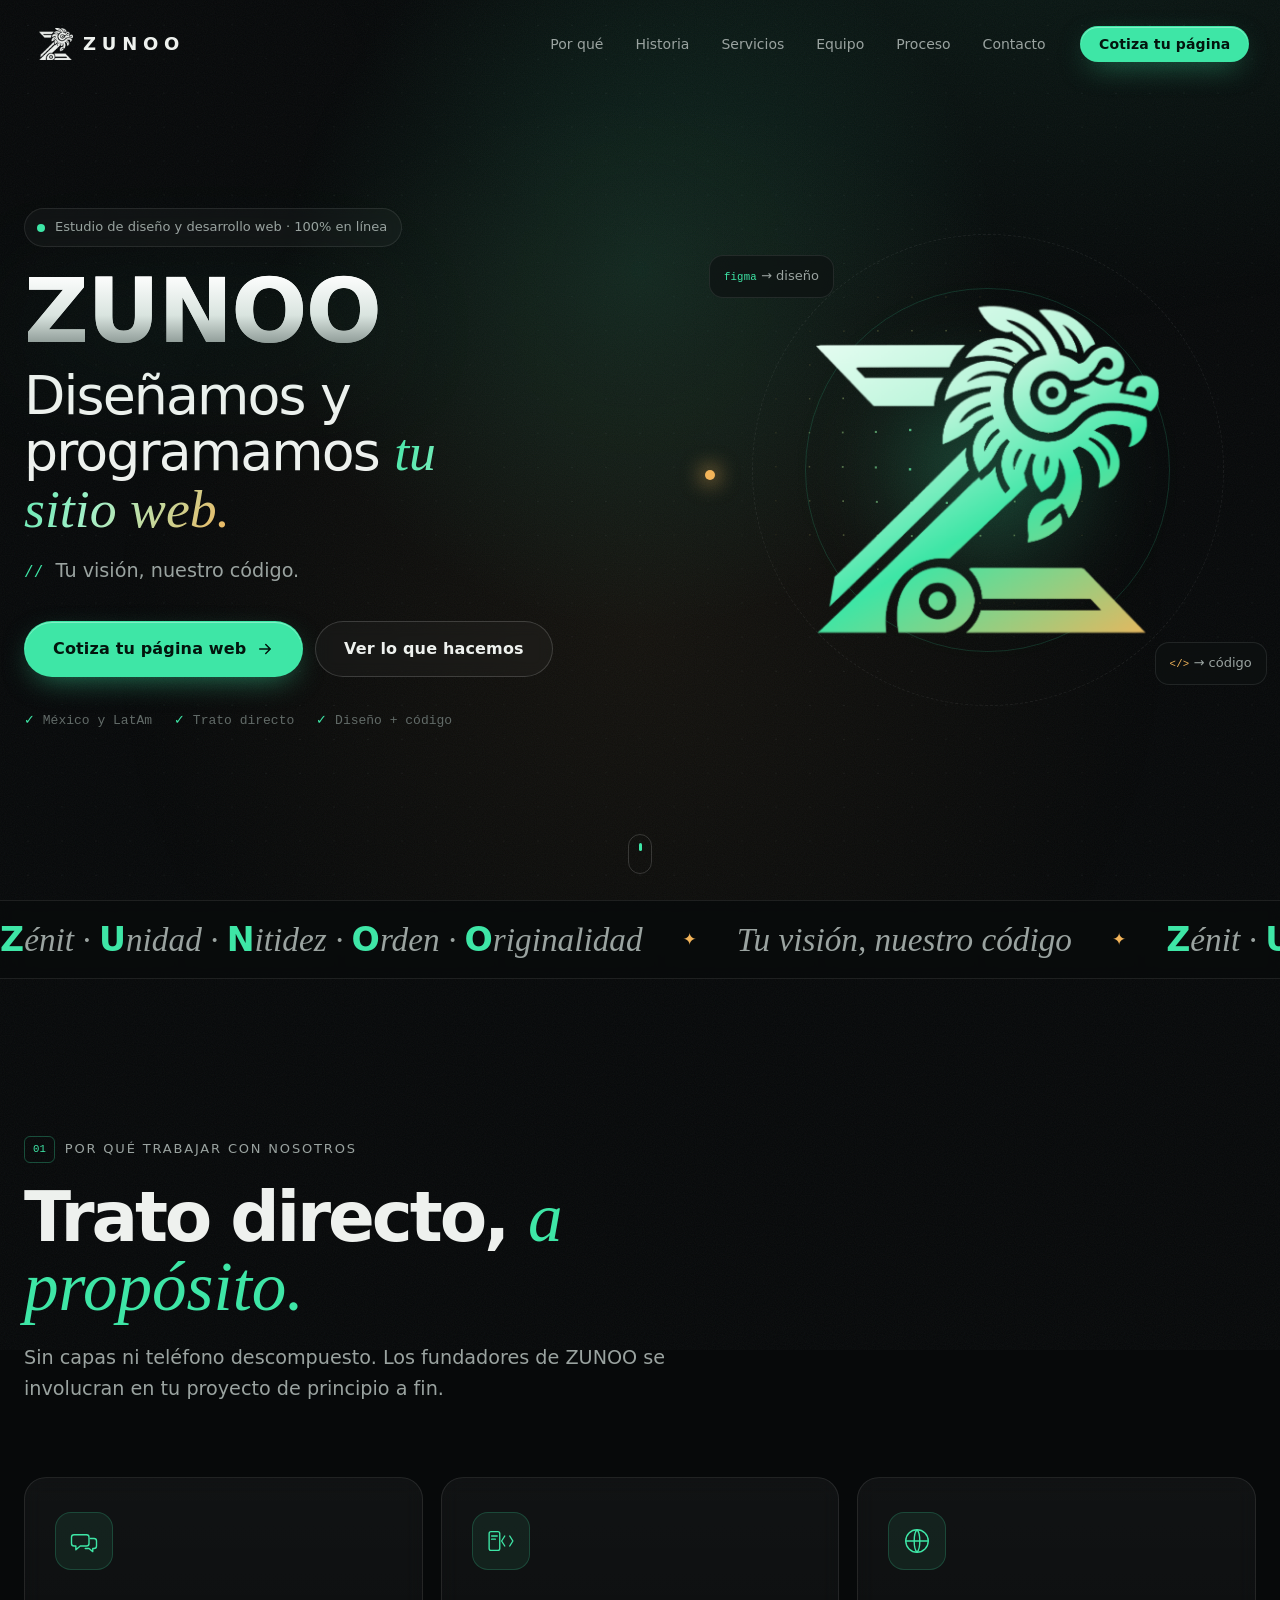
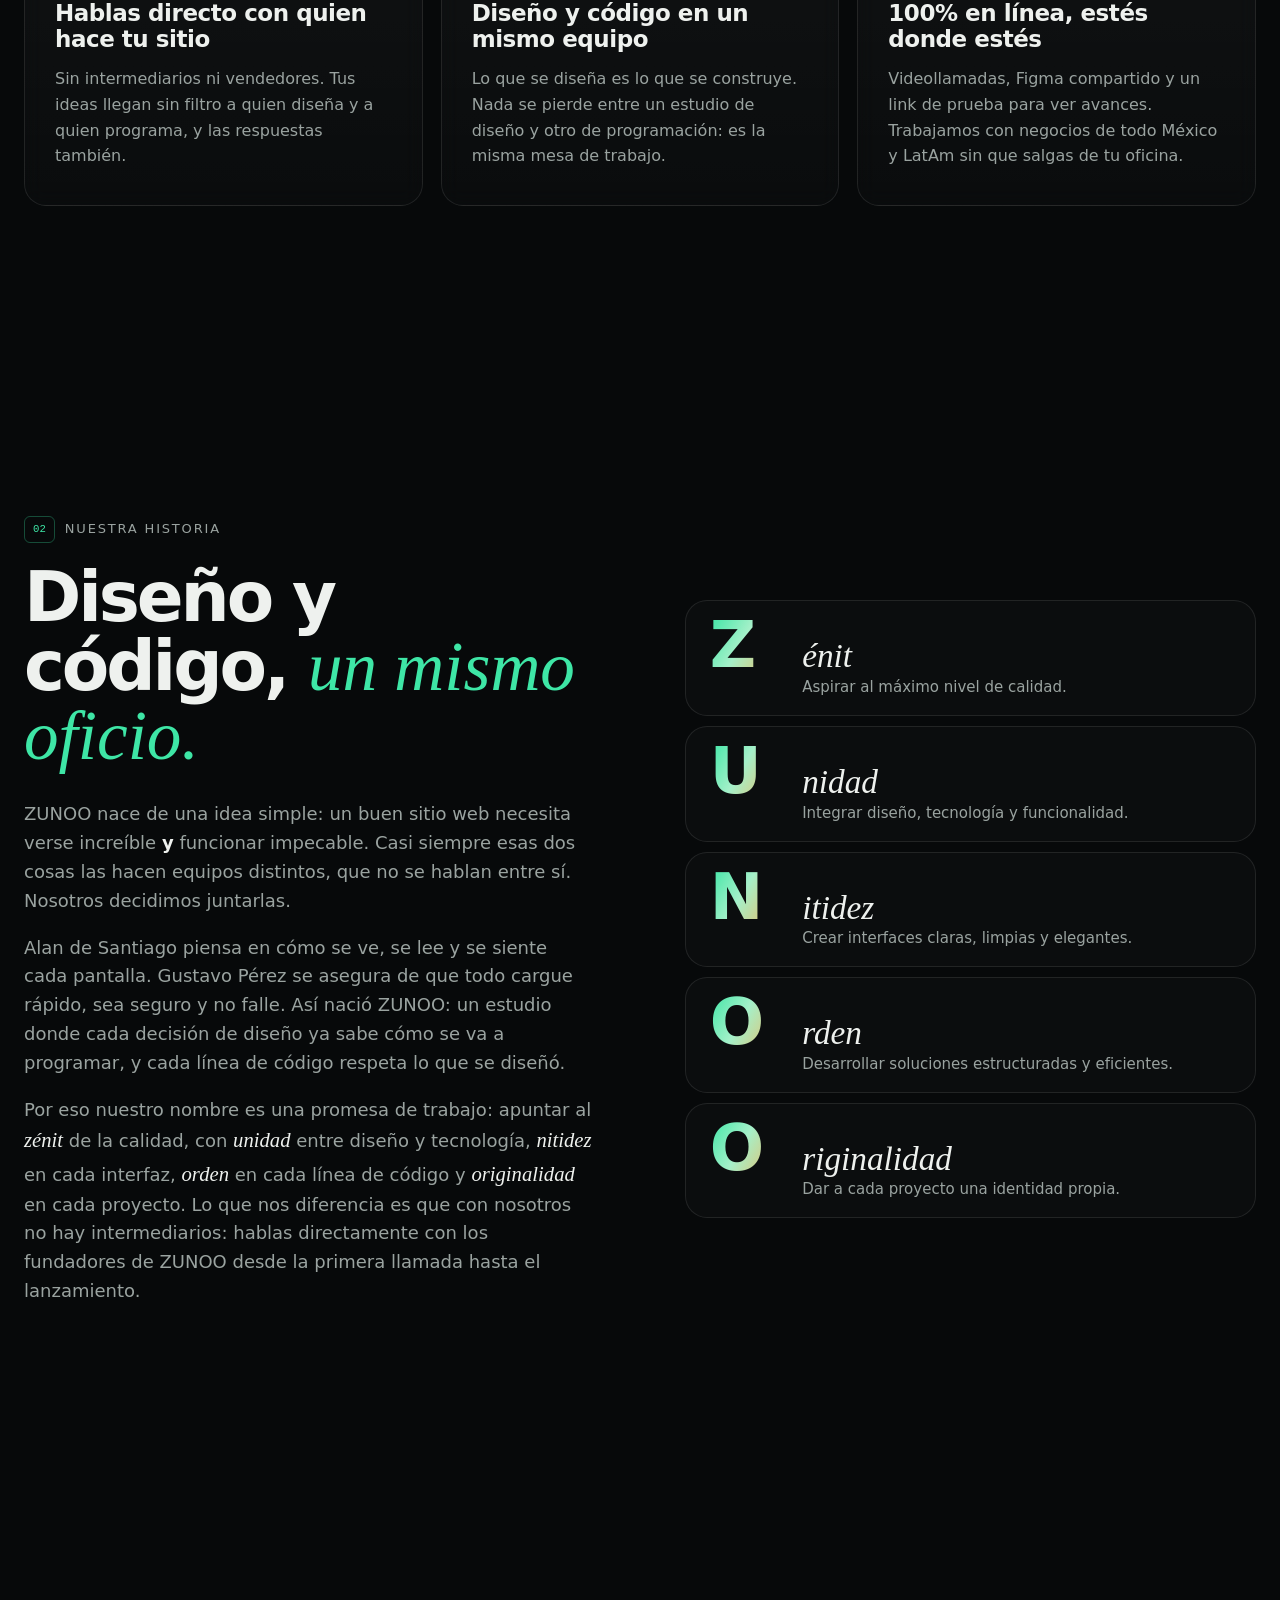
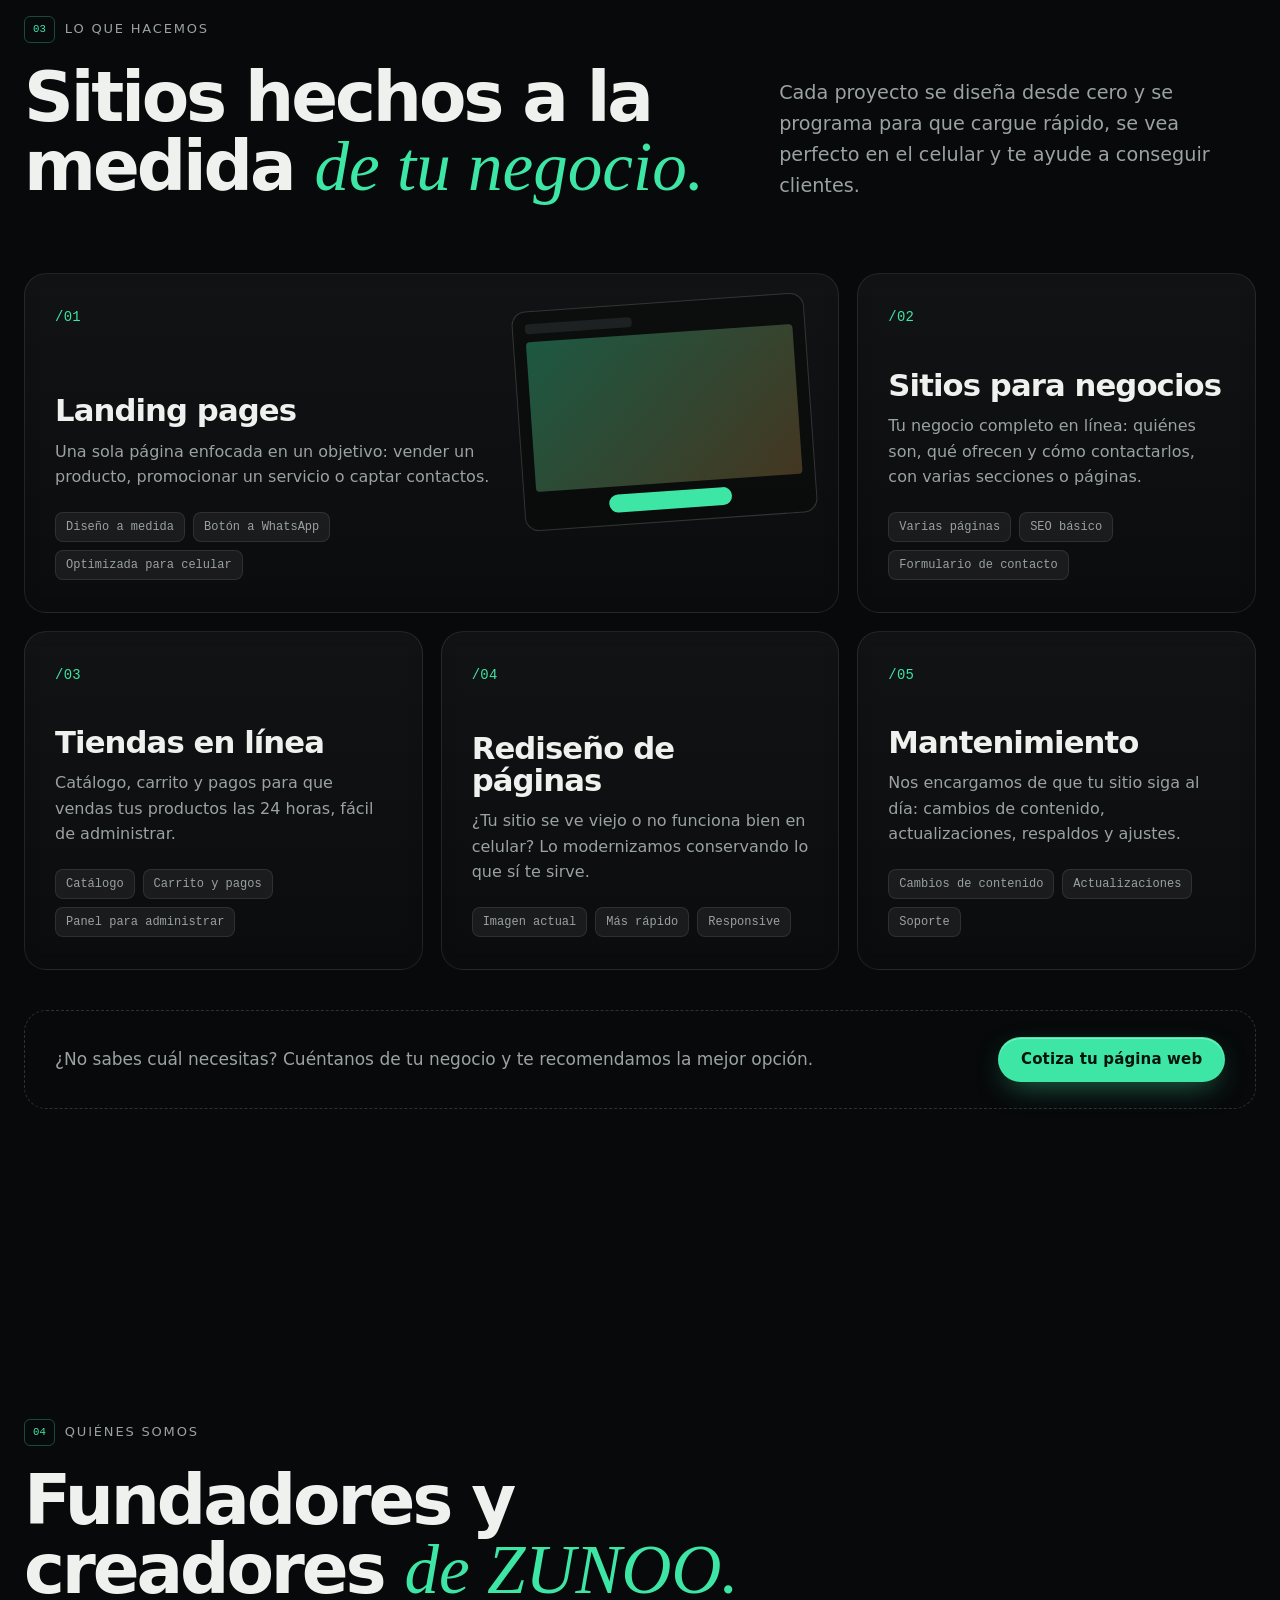
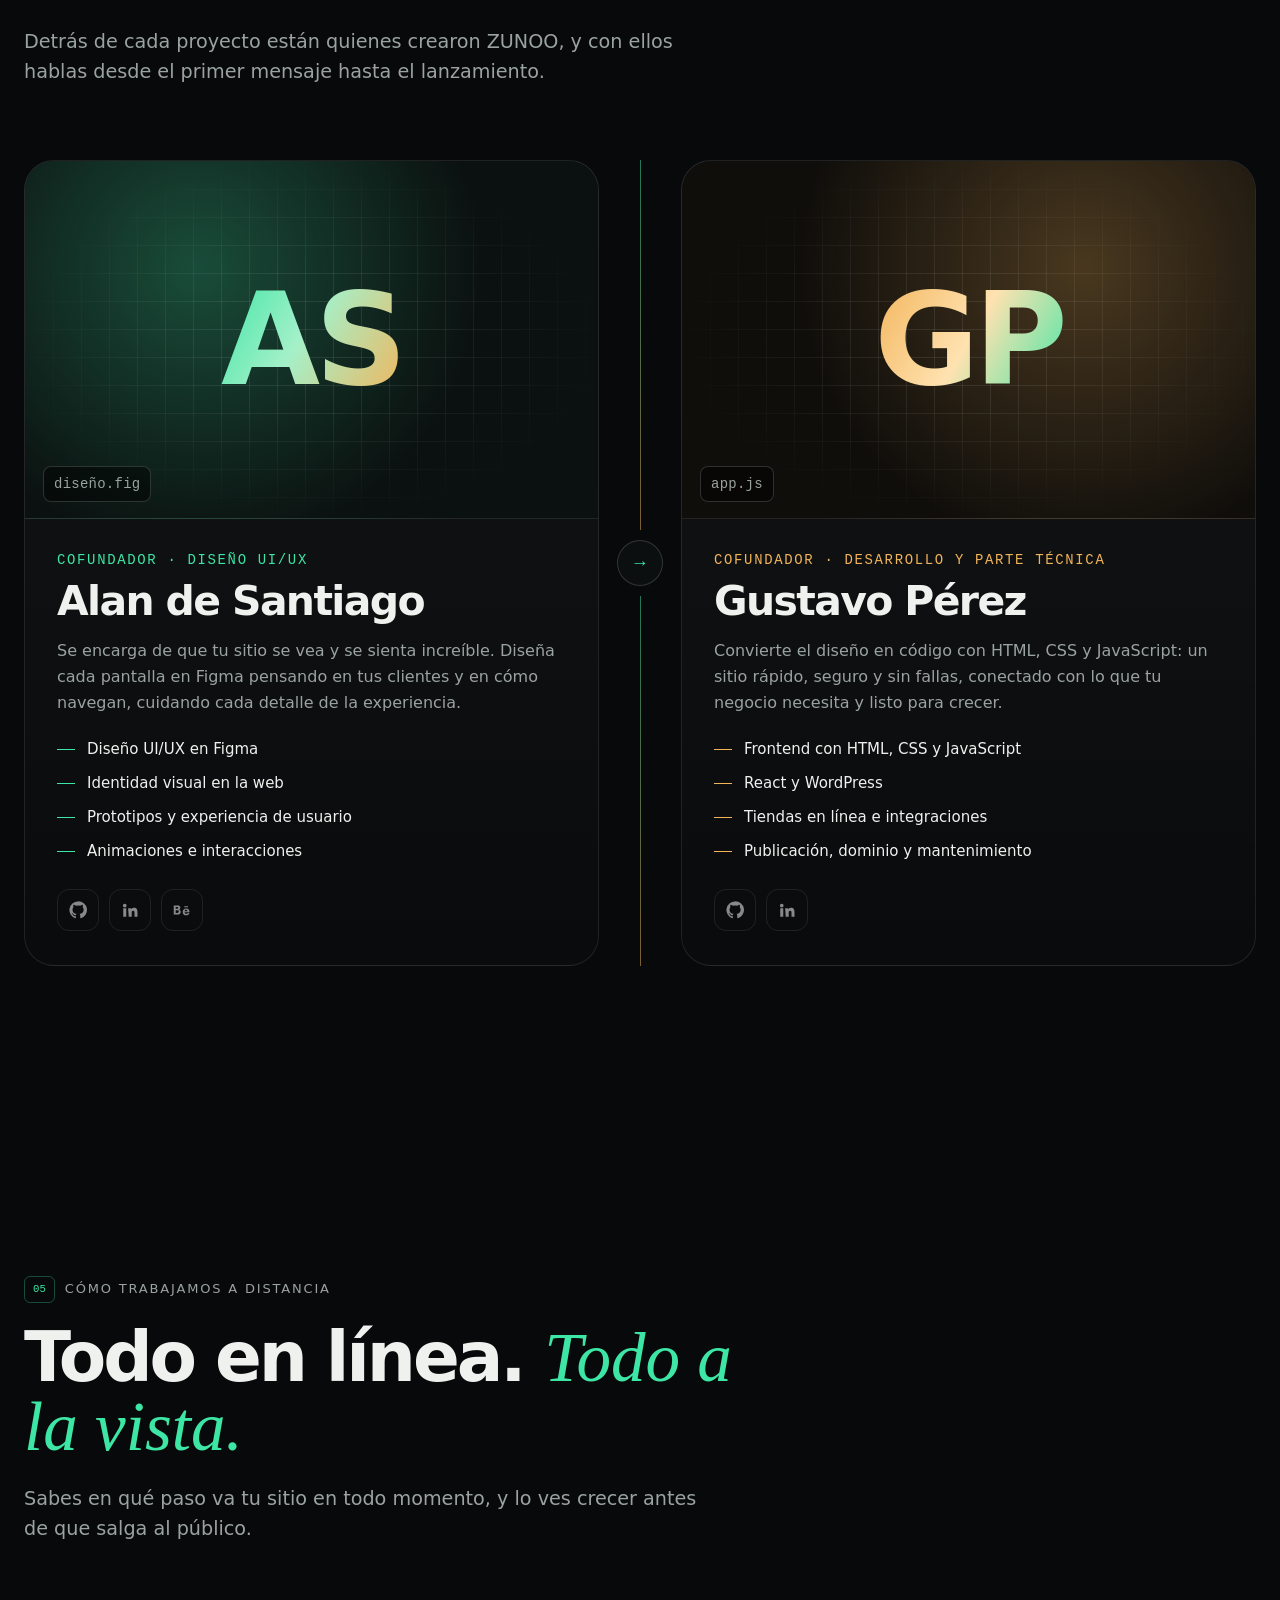
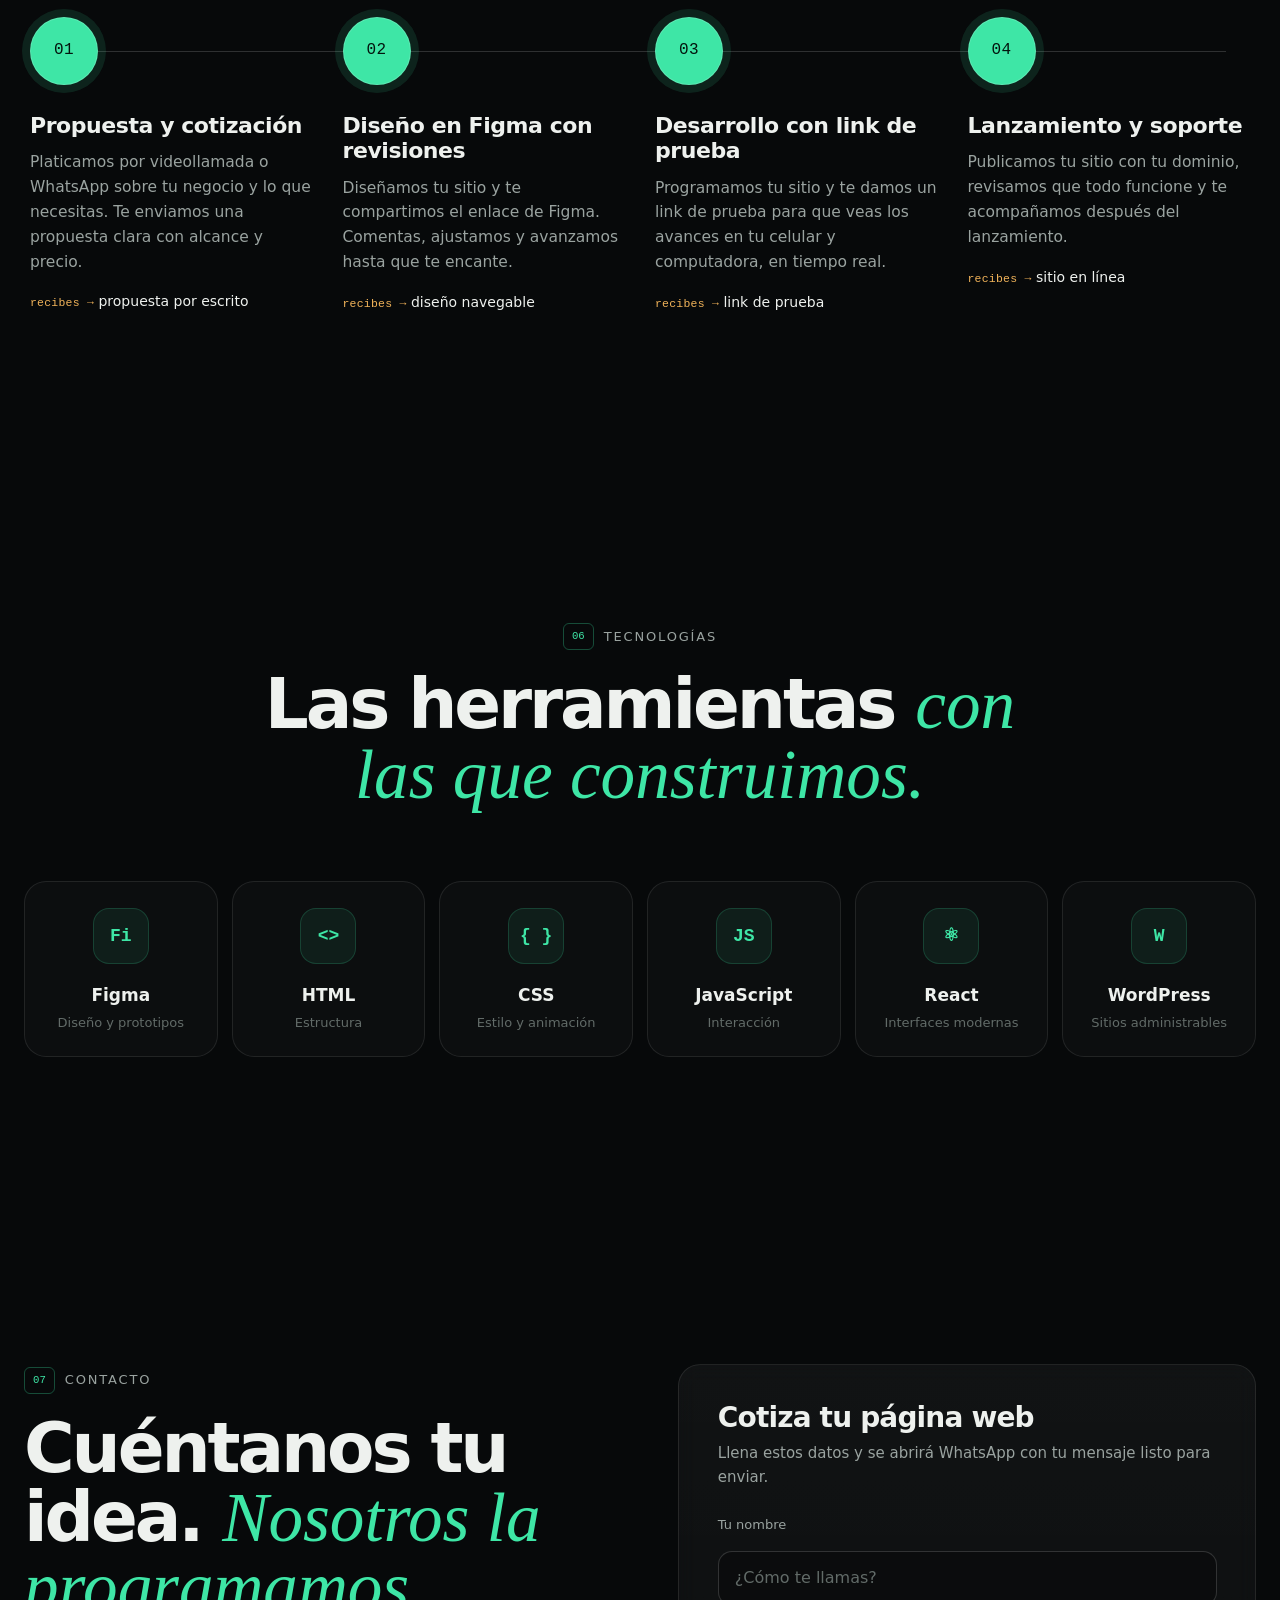
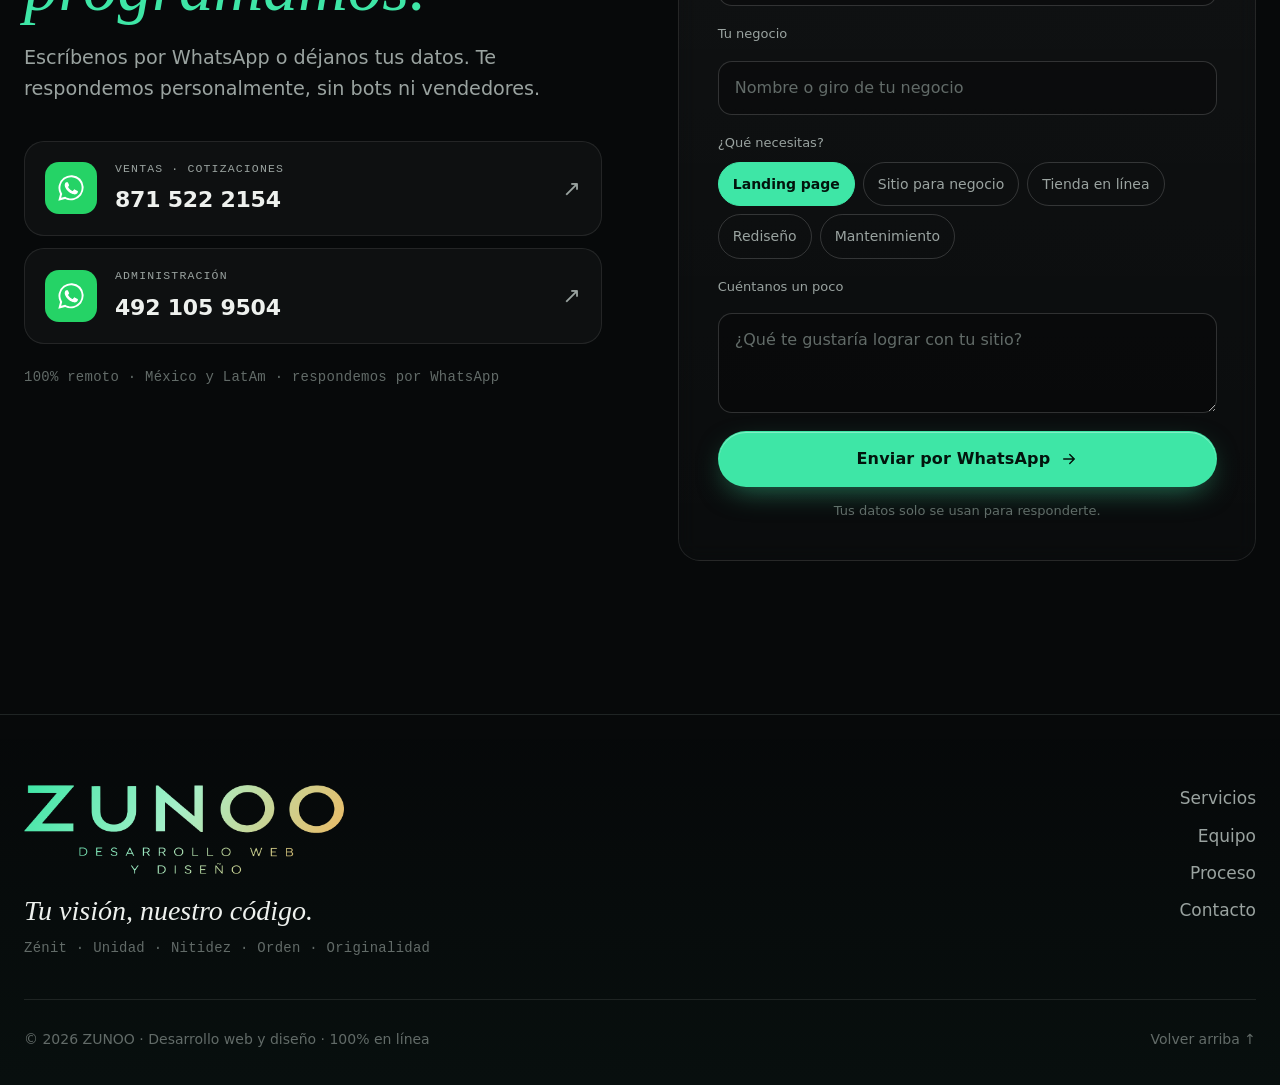
==== commit 8dc6c135: "Renombrar a ZUNOO: nuevo logotipo y significado (Zénit, Unidad, Nitidez, Orden, Originalidad) Co-Aut" ====
--- a/index.html
+++ b/index.html
@@ -3,11 +3,11 @@
 <head>
   <meta charset="utf-8">
   <meta name="viewport" content="width=device-width, initial-scale=1, viewport-fit=cover">
-  <title>ZUNO — Diseño y desarrollo web 100% en línea</title>
-  <meta name="description" content="Somos ZUNO, un estudio de diseño y programación web fundado por Alan de Santiago y Gustavo Pérez. Diseñamos y programamos tu sitio web, 100% en línea, para negocios en México y LatAm. Tu visión, nuestro código.">
+  <title>ZUNOO — Diseño y desarrollo web 100% en línea</title>
+  <meta name="description" content="Somos ZUNOO, un estudio de diseño y programación web fundado por Alan de Santiago y Gustavo Pérez. Diseñamos y programamos tu sitio web, 100% en línea, para negocios en México y LatAm. Tu visión, nuestro código.">
   <meta name="theme-color" content="#07090a">
   <meta property="og:type" content="website">
-  <meta property="og:title" content="ZUNO — Diseñamos y programamos tu sitio web">
+  <meta property="og:title" content="ZUNOO — Diseñamos y programamos tu sitio web">
   <meta property="og:description" content="Estudio de diseño y desarrollo web. Tu visión, nuestro código.">
   <meta property="og:image" content="assets/img/og-zuno.png">
   <link rel="icon" type="image/png" href="assets/img/favicon.png">
@@ -15,13 +15,13 @@
   <link rel="preconnect" href="https://fonts.googleapis.com">
   <link rel="preconnect" href="https://fonts.gstatic.com" crossorigin>
   <link href="https://fonts.googleapis.com/css2?family=Instrument+Serif:ital@0;1&family=Inter+Tight:wght@300;400;500;600;700&family=JetBrains+Mono:wght@400;500&family=Syne:wght@600;700;800&display=swap" rel="stylesheet">
-  <link rel="stylesheet" href="styles.css?v=20261016d">
+  <link rel="stylesheet" href="styles.css?v=20261016e">
   <script type="application/ld+json">
   {
     "@context": "https://schema.org",
     "@type": "Organization",
-    "name": "ZUNO",
-    "alternateName": "Zona de Utilidad, Navegación y Organización",
+    "name": "ZUNOO",
+    "alternateName": "Zénit, Unidad, Nitidez, Orden, Originalidad",
     "slogan": "Tu visión, nuestro código",
     "description": "Estudio de diseño y desarrollo web que trabaja 100% en línea.",
     "logo": "assets/img/apple-touch-icon.png",
@@ -51,9 +51,9 @@
   </div>
 
   <header class="nav" id="top">
-    <a class="nav__brand" href="#inicio" aria-label="ZUNO, inicio">
+    <a class="nav__brand" href="#inicio" aria-label="ZUNOO, inicio">
       <span class="nav__emblem" aria-hidden="true"></span>
-      <span class="nav__word">ZUNO</span>
+      <span class="nav__word">ZUNOO</span>
     </a>
     <nav class="nav__links" aria-label="Principal">
       <a href="#por-que">Por qué</a>
@@ -69,7 +69,7 @@
 
   <div class="drawer" aria-hidden="true">
     <nav>
-      <a href="#por-que">Por qué ZUNO</a>
+      <a href="#por-que">Por qué ZUNOO</a>
       <a href="#historia">Nuestra historia</a>
       <a href="#servicios">Lo que hacemos</a>
       <a href="#equipo">Quiénes somos</a>
@@ -86,8 +86,8 @@
       <div class="hero__inner wrap">
         <div class="hero__copy">
           <p class="eyebrow reveal"><span class="dot"></span> Estudio de diseño y desarrollo web · 100% en línea</p>
-          <h1 class="hero__name" aria-label="ZUNO">
-            <span class="split" data-split>ZUNO</span>
+          <h1 class="hero__name" aria-label="ZUNOO">
+            <span class="split" data-split>ZUNOO</span>
           </h1>
           <p class="hero__title reveal">Diseñamos y programamos <em>tu sitio web.</em></p>
           <p class="hero__slogan reveal"><span class="mono">//</span> Tu visión, nuestro código.</p>
@@ -122,13 +122,13 @@
     </section>
 
     <!-- ================= ACRONYM STRIP ================= -->
-    <div class="strip" aria-label="ZUNO significa Zona de Utilidad, Navegación y Organización">
+    <div class="strip" aria-label="ZUNOO: Zénit, Unidad, Nitidez, Orden, Originalidad">
       <div class="strip__track">
-        <span><b>Z</b>ona de <b>U</b>tilidad, <b>N</b>avegación y <b>O</b>rganización</span><i>✦</i>
+        <span><b>Z</b>énit · <b>U</b>nidad · <b>N</b>itidez · <b>O</b>rden · <b>O</b>riginalidad</span><i>✦</i>
         <span>Tu visión, nuestro código</span><i>✦</i>
-        <span><b>Z</b>ona de <b>U</b>tilidad, <b>N</b>avegación y <b>O</b>rganización</span><i>✦</i>
+        <span><b>Z</b>énit · <b>U</b>nidad · <b>N</b>itidez · <b>O</b>rden · <b>O</b>riginalidad</span><i>✦</i>
         <span>Tu visión, nuestro código</span><i>✦</i>
-        <span><b>Z</b>ona de <b>U</b>tilidad, <b>N</b>avegación y <b>O</b>rganización</span><i>✦</i>
+        <span><b>Z</b>énit · <b>U</b>nidad · <b>N</b>itidez · <b>O</b>rden · <b>O</b>riginalidad</span><i>✦</i>
         <span>Tu visión, nuestro código</span><i>✦</i>
       </div>
     </div>
@@ -139,7 +139,7 @@
         <header class="head reveal">
           <p class="kicker"><span class="mono">01</span> Por qué trabajar con nosotros</p>
           <h2>Trato directo, <em>a propósito.</em></h2>
-          <p class="lead">Sin capas ni teléfono descompuesto. Los fundadores de ZUNO se involucran en tu proyecto de principio a fin.</p>
+          <p class="lead">Sin capas ni teléfono descompuesto. Los fundadores de ZUNOO se involucran en tu proyecto de principio a fin.</p>
         </header>
         <div class="why">
           <article class="card why__card reveal" data-spot>
@@ -173,15 +173,16 @@
         <div class="story__copy reveal">
           <p class="kicker"><span class="mono">02</span> Nuestra historia</p>
           <h2>Diseño y código, <em>un mismo oficio.</em></h2>
-          <p>ZUNO nace de una idea simple: un buen sitio web necesita verse increíble <strong>y</strong> funcionar impecable. Casi siempre esas dos cosas las hacen equipos distintos, que no se hablan entre sí. Nosotros decidimos juntarlas.</p>
-          <p>Alan de Santiago piensa en cómo se ve, se lee y se siente cada pantalla. Gustavo Pérez se asegura de que todo cargue rápido, sea seguro y no falle. Así nació ZUNO: un estudio donde cada decisión de diseño ya sabe cómo se va a programar, y cada línea de código respeta lo que se diseñó.</p>
-          <p>Por eso nuestro nombre es una promesa de trabajo: que tu sitio sea <em>útil</em>, fácil de <em>navegar</em> y esté bien <em>organizado</em>. Lo que nos diferencia es que con nosotros no hay intermediarios: hablas directamente con los fundadores de ZUNO desde la primera llamada hasta el lanzamiento.</p>
-        </div>
-        <div class="acro reveal" aria-label="Significado de ZUNO">
-          <div class="acro__row" data-spot><span class="acro__l">Z</span><span class="acro__w">ona</span><span class="acro__d">El espacio digital de tu negocio.</span></div>
-          <div class="acro__row" data-spot><span class="acro__l">U</span><span class="acro__w">tilidad</span><span class="acro__d">Cada sección tiene un propósito.</span></div>
-          <div class="acro__row" data-spot><span class="acro__l">N</span><span class="acro__w">avegación</span><span class="acro__d">Que tus clientes encuentren todo sin pensar.</span></div>
-          <div class="acro__row" data-spot><span class="acro__l">O</span><span class="acro__w">rganización</span><span class="acro__d">Contenido claro, código ordenado.</span></div>
+          <p>ZUNOO nace de una idea simple: un buen sitio web necesita verse increíble <strong>y</strong> funcionar impecable. Casi siempre esas dos cosas las hacen equipos distintos, que no se hablan entre sí. Nosotros decidimos juntarlas.</p>
+          <p>Alan de Santiago piensa en cómo se ve, se lee y se siente cada pantalla. Gustavo Pérez se asegura de que todo cargue rápido, sea seguro y no falle. Así nació ZUNOO: un estudio donde cada decisión de diseño ya sabe cómo se va a programar, y cada línea de código respeta lo que se diseñó.</p>
+          <p>Por eso nuestro nombre es una promesa de trabajo: apuntar al <em>zénit</em> de la calidad, con <em>unidad</em> entre diseño y tecnología, <em>nitidez</em> en cada interfaz, <em>orden</em> en cada línea de código y <em>originalidad</em> en cada proyecto. Lo que nos diferencia es que con nosotros no hay intermediarios: hablas directamente con los fundadores de ZUNOO desde la primera llamada hasta el lanzamiento.</p>
+        </div>
+        <div class="acro reveal" aria-label="Significado de ZUNOO">
+          <div class="acro__row" data-spot><span class="acro__l">Z</span><span class="acro__w">énit</span><span class="acro__d">Aspirar al máximo nivel de calidad.</span></div>
+          <div class="acro__row" data-spot><span class="acro__l">U</span><span class="acro__w">nidad</span><span class="acro__d">Integrar diseño, tecnología y funcionalidad.</span></div>
+          <div class="acro__row" data-spot><span class="acro__l">N</span><span class="acro__w">itidez</span><span class="acro__d">Crear interfaces claras, limpias y elegantes.</span></div>
+          <div class="acro__row" data-spot><span class="acro__l">O</span><span class="acro__w">rden</span><span class="acro__d">Desarrollar soluciones estructuradas y eficientes.</span></div>
+          <div class="acro__row" data-spot><span class="acro__l">O</span><span class="acro__w">riginalidad</span><span class="acro__d">Dar a cada proyecto una identidad propia.</span></div>
         </div>
       </div>
     </section>
@@ -241,8 +242,8 @@
       <div class="wrap">
         <header class="head reveal">
           <p class="kicker"><span class="mono">04</span> Quiénes somos</p>
-          <h2>Fundadores y creadores <em>de ZUNO.</em></h2>
-          <p class="lead">Detrás de cada proyecto están quienes crearon ZUNO, y con ellos hablas desde el primer mensaje hasta el lanzamiento.</p>
+          <h2>Fundadores y creadores <em>de ZUNOO.</em></h2>
+          <p class="lead">Detrás de cada proyecto están quienes crearon ZUNOO, y con ellos hablas desde el primer mensaje hasta el lanzamiento.</p>
         </header>
         <div class="team">
           <article class="member reveal" data-tilt-card data-spot>
@@ -362,13 +363,13 @@
 
           <div class="channels">
             <a class="channel magnetic" data-spot target="_blank" rel="noopener"
-               href="https://wa.me/528715222154?text=Hola%20ZUNO%20%F0%9F%91%8B%20Me%20interesa%20cotizar%20una%20p%C3%A1gina%20web%20para%20mi%20negocio.%20%C2%BFMe%20pueden%20dar%20informaci%C3%B3n%3F">
+               href="https://wa.me/528715222154?text=Hola%20ZUNOO%20%F0%9F%91%8B%20Me%20interesa%20cotizar%20una%20p%C3%A1gina%20web%20para%20mi%20negocio.%20%C2%BFMe%20pueden%20dar%20informaci%C3%B3n%3F">
               <span class="channel__ic"><svg viewBox="0 0 24 24"><path d="M20.5 3.5A11.8 11.8 0 0 0 1.9 17.6L.3 23.7l6.3-1.6A11.8 11.8 0 0 0 20.5 3.5zM12 21.6c-1.8 0-3.5-.5-5-1.4l-.4-.2-3.7 1 1-3.6-.2-.4A9.8 9.8 0 1 1 12 21.6zm5.4-7.3c-.3-.1-1.8-.9-2-1-.3-.1-.5-.1-.7.2l-.9 1.1c-.2.2-.3.2-.6.1-1.6-.8-2.7-1.4-3.8-3.3-.3-.5.3-.5.8-1.6.1-.2 0-.4 0-.5l-.9-2.2c-.2-.6-.5-.5-.7-.5h-.6c-.2 0-.5.1-.8.4-.3.3-1 1-1 2.5s1.1 2.9 1.2 3.1c.1.2 2.1 3.2 5.1 4.5 1.9.8 2.6.9 3.6.7.6-.1 1.8-.7 2-1.5.3-.7.3-1.3.2-1.5-.1-.1-.3-.2-.6-.3z"/></svg></span>
               <span class="channel__txt"><small class="mono">Ventas · cotizaciones</small><b>871 522 2154</b></span>
               <span class="channel__go" aria-hidden="true">↗</span>
             </a>
             <a class="channel magnetic" data-spot target="_blank" rel="noopener"
-               href="https://wa.me/524921059504?text=Hola%20ZUNO%2C%20tengo%20una%20consulta%20para%20administraci%C3%B3n.">
+               href="https://wa.me/524921059504?text=Hola%20ZUNOO%2C%20tengo%20una%20consulta%20para%20administraci%C3%B3n.">
               <span class="channel__ic"><svg viewBox="0 0 24 24"><path d="M20.5 3.5A11.8 11.8 0 0 0 1.9 17.6L.3 23.7l6.3-1.6A11.8 11.8 0 0 0 20.5 3.5zM12 21.6c-1.8 0-3.5-.5-5-1.4l-.4-.2-3.7 1 1-3.6-.2-.4A9.8 9.8 0 1 1 12 21.6zm5.4-7.3c-.3-.1-1.8-.9-2-1-.3-.1-.5-.1-.7.2l-.9 1.1c-.2.2-.3.2-.6.1-1.6-.8-2.7-1.4-3.8-3.3-.3-.5.3-.5.8-1.6.1-.2 0-.4 0-.5l-.9-2.2c-.2-.6-.5-.5-.7-.5h-.6c-.2 0-.5.1-.8.4-.3.3-1 1-1 2.5s1.1 2.9 1.2 3.1c.1.2 2.1 3.2 5.1 4.5 1.9.8 2.6.9 3.6.7.6-.1 1.8-.7 2-1.5.3-.7.3-1.3.2-1.5-.1-.1-.3-.2-.6-.3z"/></svg></span>
               <span class="channel__txt"><small class="mono">Administración</small><b>492 105 9504</b></span>
               <span class="channel__go" aria-hidden="true">↗</span>
@@ -416,9 +417,9 @@
   <footer class="footer">
     <div class="wrap footer__inner">
       <div class="footer__brand">
-        <span class="footer__wordmark" role="img" aria-label="ZUNO"></span>
+        <span class="footer__wordmark" role="img" aria-label="ZUNOO"></span>
         <p class="footer__slogan">Tu visión, nuestro código.</p>
-        <p class="footer__acro mono">Zona de Utilidad, Navegación y Organización</p>
+        <p class="footer__acro mono">Zénit · Unidad · Nitidez · Orden · Originalidad</p>
       </div>
       <nav class="footer__nav" aria-label="Pie de página">
         <a href="#servicios">Servicios</a>
@@ -427,18 +428,18 @@
         <a href="#contacto">Contacto</a>
       </nav>
       <div class="footer__base">
-        <p>© <span data-year>2026</span> ZUNO · Desarrollo web y diseño · 100% en línea</p>
+        <p>© <span data-year>2026</span> ZUNOO · Desarrollo web y diseño · 100% en línea</p>
         <a href="#inicio" class="footer__top">Volver arriba ↑</a>
       </div>
     </div>
   </footer>
 
   <a class="wa-float" target="_blank" rel="noopener" aria-label="Escríbenos por WhatsApp"
-     href="https://wa.me/528715222154?text=Hola%20ZUNO%20%F0%9F%91%8B%20Me%20interesa%20cotizar%20una%20p%C3%A1gina%20web%20para%20mi%20negocio.%20%C2%BFMe%20pueden%20dar%20informaci%C3%B3n%3F">
+     href="https://wa.me/528715222154?text=Hola%20ZUNOO%20%F0%9F%91%8B%20Me%20interesa%20cotizar%20una%20p%C3%A1gina%20web%20para%20mi%20negocio.%20%C2%BFMe%20pueden%20dar%20informaci%C3%B3n%3F">
     <svg viewBox="0 0 24 24"><path d="M20.5 3.5A11.8 11.8 0 0 0 1.9 17.6L.3 23.7l6.3-1.6A11.8 11.8 0 0 0 20.5 3.5zM12 21.6c-1.8 0-3.5-.5-5-1.4l-.4-.2-3.7 1 1-3.6-.2-.4A9.8 9.8 0 1 1 12 21.6zm5.4-7.3c-.3-.1-1.8-.9-2-1-.3-.1-.5-.1-.7.2l-.9 1.1c-.2.2-.3.2-.6.1-1.6-.8-2.7-1.4-3.8-3.3-.3-.5.3-.5.8-1.6.1-.2 0-.4 0-.5l-.9-2.2c-.2-.6-.5-.5-.7-.5h-.6c-.2 0-.5.1-.8.4-.3.3-1 1-1 2.5s1.1 2.9 1.2 3.1c.1.2 2.1 3.2 5.1 4.5 1.9.8 2.6.9 3.6.7.6-.1 1.8-.7 2-1.5.3-.7.3-1.3.2-1.5-.1-.1-.3-.2-.6-.3z"/></svg>
   </a>
 
-  <script defer src="lib/manifest.js?v=20261016d"></script>
-  <script defer src="main.js?v=20261016d"></script>
+  <script defer src="lib/manifest.js?v=20261016e"></script>
+  <script defer src="main.js?v=20261016e"></script>
 </body>
 </html>
--- a/styles.css
+++ b/styles.css
@@ -1,647 +1,543 @@
-/* ==========================================================================
-   ZUNO Clima — estilos
-   Paleta blanco + azul. Una sola banda oscura (#pagos).
-   ========================================================================== */
-:root{
-  --bg:#ffffff;
-  --bg-soft:#f4f8ff;
-  --bg-tint:#e7f0ff;
-  --line:#dbe6f5;
-  --ink:#0b1b3a;
-  --ink-soft:#4a5a78;
-  --blue-900:#0a2350;
-  --blue-800:#0d2f68;
-  --blue-700:#0f5fd6;
-  --blue-600:#1677ff;
-  --blue-400:#5aa2ff;
-  --blue-200:#bfdcff;
-  --ice:#32c5e8;
-  --on-blue:#fff;
-  --ok:#12a46b;
-  --error:#d6334a;
-  --wa:#25d366;
-  --wa-ink:#0b5e2c;
-
-  --radius:22px;
-  --radius-sm:14px;
-  --shadow-sm:0 1px 2px rgba(11,27,58,.06),0 4px 14px -6px rgba(11,27,58,.10);
-  --shadow:0 2px 6px rgba(11,27,58,.05),0 24px 48px -24px rgba(13,47,104,.28);
-  --shadow-lg:0 40px 80px -30px rgba(13,47,104,.40);
-  --ease:cubic-bezier(.2,.8,.2,1);
-  --font-d:"Bricolage Grotesque",system-ui,sans-serif;
-  --font:"Inter",system-ui,-apple-system,"Segoe UI",Roboto,sans-serif;
-  --nav-h:72px;
-}
-
-*,*::before,*::after{box-sizing:border-box}
-[hidden]{display:none!important}
-html{scroll-behavior:smooth;scroll-padding-top:calc(var(--nav-h) + 12px);-webkit-text-size-adjust:100%}
-body{margin:0;background:var(--bg);color:var(--ink);font-family:var(--font);font-size:16.5px;line-height:1.6;-webkit-font-smoothing:antialiased;overflow-x:hidden}
-img{max-width:100%;height:auto;display:block}
-a{color:var(--blue-700)}
-h1,h2,h3{font-family:var(--font-d);line-height:1.08;letter-spacing:-.025em;margin:0;color:var(--ink)}
-h2{font-size:clamp(2rem,4.2vw,3.25rem);font-weight:700}
-h3{font-size:1.22rem;font-weight:700;letter-spacing:-.015em}
-p{margin:0 0 1em}
-button{font:inherit;cursor:pointer}
-input,select,textarea{font:inherit;color:inherit}
-.i{width:1.15em;height:1.15em;stroke:currentColor;fill:none;stroke-width:2;stroke-linecap:round;stroke-linejoin:round;flex:none}
-.sr{position:absolute;width:1px;height:1px;overflow:hidden;clip:rect(0 0 0 0);white-space:nowrap}
-.skip{position:absolute;left:12px;top:-60px;z-index:200;background:var(--blue-600);color:#fff;padding:10px 16px;border-radius:10px}
-.skip:focus{top:12px}
-:focus-visible{outline:3px solid var(--blue-400);outline-offset:3px;border-radius:6px}
-.wrap{width:min(1200px,100% - 40px);margin-inline:auto}
-.center{text-align:center}
-.muted{color:var(--ink-soft)}
-.small{font-size:.86rem}
-.fine{font-size:.8rem;color:var(--ink-soft);margin-top:22px;max-width:780px}
-.fine.center{margin-inline:auto}
-
-/* progress */
-.progress{position:fixed;inset:0 0 auto;height:3px;z-index:120;pointer-events:none}
-.progress span{display:block;height:100%;width:100%;transform-origin:0 50%;transform:scaleX(var(--p,0));background:linear-gradient(90deg,var(--ice),var(--blue-600))}
-
-/* ---------------- buttons ---------------- */
-.btn{--bg:var(--blue-600);display:inline-flex;align-items:center;justify-content:center;gap:.55em;padding:.85em 1.35em;border-radius:999px;border:1.5px solid transparent;font-weight:600;font-size:.98rem;text-decoration:none;line-height:1.1;white-space:nowrap;transition:transform .25s var(--ease),box-shadow .25s var(--ease),background-color .2s,color .2s,border-color .2s;position:relative;isolation:isolate}
-.btn:active{transform:translateY(1px) scale(.99)}
-.btn[disabled]{opacity:.6;cursor:not-allowed}
-.btn--sm{padding:.62em 1.05em;font-size:.9rem}
-.btn--lg{padding:1.02em 1.6em;font-size:1.03rem}
-.btn--block{width:100%}
-.btn--primary{background:var(--blue-600);color:#fff;box-shadow:0 10px 24px -10px rgba(22,119,255,.75),inset 0 1px 0 rgba(255,255,255,.25)}
-.btn--primary:hover{background:var(--blue-700);transform:translateY(-2px);box-shadow:0 16px 30px -12px rgba(22,119,255,.8)}
-.btn--ghost{background:#fff;color:var(--blue-700);border-color:var(--blue-200)}
-.btn--ghost:hover{border-color:var(--blue-600);background:var(--bg-tint)}
-.btn--light{background:rgba(255,255,255,.12);color:#fff;border-color:rgba(255,255,255,.25)}
-.btn--light:hover{background:rgba(255,255,255,.2)}
-.btn--wa{background:var(--wa);color:#05361a;box-shadow:0 10px 24px -12px rgba(18,140,70,.8)}
-.btn--wa:hover{transform:translateY(-2px);filter:saturate(1.1) brightness(1.03)}
-.btn--wa .i{width:1.3em;height:1.3em}
-.btn--primary::after{content:"";position:absolute;inset:0;border-radius:inherit;z-index:-1;background:linear-gradient(110deg,transparent 30%,rgba(255,255,255,.35) 50%,transparent 70%);background-size:250% 100%;background-position:120% 0;transition:background-position .9s var(--ease)}
-.btn--primary:hover::after{background-position:-20% 0}
-.link-arrow{display:inline-flex;align-items:center;gap:.4em;font-weight:600;text-decoration:none;color:var(--blue-700)}
-.link-arrow .i{transition:transform .25s var(--ease)}
-.link-arrow:hover .i{transform:translateX(4px)}
-
-/* ---------------- nav ---------------- */
-.nav{position:fixed;inset:0 0 auto;z-index:100;transition:background-color .3s,box-shadow .3s,backdrop-filter .3s}
-.nav__inner{width:min(1240px,100% - 32px);margin-inline:auto;height:var(--nav-h);display:flex;align-items:center;gap:24px}
-.nav.is-scrolled{background:rgba(255,255,255,.86);backdrop-filter:saturate(1.6) blur(14px);-webkit-backdrop-filter:saturate(1.6) blur(14px);box-shadow:0 1px 0 var(--line)}
-.brand{display:inline-flex;align-items:center;gap:10px;text-decoration:none;color:var(--ink)}
-.brand__mark{width:38px;height:38px;border-radius:12px;display:grid;place-items:center;background:linear-gradient(140deg,var(--blue-600),var(--ice));box-shadow:0 8px 18px -8px rgba(22,119,255,.8)}
-.brand__mark svg{width:22px;height:22px;stroke:#fff;fill:none;stroke-width:2.2;stroke-linecap:round}
-.brand__word{font-family:var(--font-d);font-weight:800;font-size:1.32rem;letter-spacing:.02em}
-.brand__word b{font-weight:600;color:var(--blue-600);margin-left:2px;letter-spacing:-.01em}
-.nav__links{display:flex;gap:4px;margin-left:auto}
-.nav__links a{color:var(--ink);text-decoration:none;font-weight:500;font-size:.93rem;padding:8px 12px;border-radius:999px;transition:background-color .2s,color .2s}
-.nav__links a:hover,.nav__links a.is-current{background:var(--bg-tint);color:var(--blue-700)}
-.nav__toggle{display:none;margin-left:auto;width:44px;height:44px;border-radius:12px;border:1px solid var(--line);background:#fff;color:var(--ink);align-items:center;justify-content:center}
-.nav__toggle .i{width:22px;height:22px}
-.nav__mobile{display:none}
-@media (max-width:1080px){
-  .nav__links{display:none}
-  .nav__cta{margin-left:auto}
-  .nav__toggle{display:inline-flex;margin-left:0}
-  .nav__mobile:not([hidden]){display:grid;gap:4px;padding:10px 16px 18px;background:#fff;border-top:1px solid var(--line);box-shadow:0 30px 40px -20px rgba(11,27,58,.25);max-height:calc(100svh - var(--nav-h));overflow:auto}
-  .nav__mobile a{padding:14px 12px;border-radius:12px;text-decoration:none;color:var(--ink);font-weight:600;font-size:1.05rem}
-  .nav__mobile a:hover{background:var(--bg-soft)}
-  .nav__mobile .btn{margin-top:8px;color:#05361a}
-  .nav.menu-open{background:#fff}
-}
-@media (max-width:520px){ .nav__cta{display:none} .nav__toggle{margin-left:auto} :root{--nav-h:64px} }
-
-/* ---------------- hero ---------------- */
-.hero{position:relative;min-height:max(680px,100svh);display:flex;align-items:center;overflow:hidden;background:#eef4fb}
-.hero__media{position:absolute;inset:0}
-.hero__media picture,.hero__media img{width:100%;height:100%}
-.hero__media img{object-fit:cover;object-position:30% 50%;transform:scale(1.04);animation:heroZoom 14s var(--ease) forwards}
-@keyframes heroZoom{to{transform:scale(1)}}
-.hero__air{position:absolute;inset:0;width:100%;height:100%;pointer-events:none}
-.hero__veil{position:absolute;inset:0;background:
-  linear-gradient(270deg,rgba(255,255,255,.97) 0%,rgba(255,255,255,.9) 30%,rgba(255,255,255,.35) 52%,rgba(255,255,255,0) 66%),
-  linear-gradient(0deg,rgba(255,255,255,.7),rgba(255,255,255,0) 22%)}
-.hero__content{position:relative;z-index:2;display:grid;grid-template-columns:1fr minmax(0,560px);align-items:center;padding-top:calc(var(--nav-h) + 30px);padding-bottom:80px}
-.hero__copy{grid-column:2}
-.eyebrow{display:inline-flex;align-items:center;gap:10px;font-size:.8rem;font-weight:600;letter-spacing:.06em;text-transform:uppercase;color:var(--blue-700);background:rgba(255,255,255,.8);border:1px solid var(--line);padding:7px 14px;border-radius:999px;margin-bottom:22px;backdrop-filter:blur(6px)}
-.dot{width:8px;height:8px;border-radius:50%;background:var(--ice);box-shadow:0 0 0 4px rgba(50,197,232,.22);animation:pulse 2.4s infinite}
-@keyframes pulse{50%{box-shadow:0 0 0 8px rgba(50,197,232,0)}}
-.hero__title{font-size:clamp(2.9rem,6.6vw,5.6rem);font-weight:800;line-height:.98;letter-spacing:-.04em;margin-bottom:22px}
-.hero__title em{font-style:normal;display:inline-block;background:linear-gradient(100deg,var(--blue-600) 10%,var(--ice) 90%);-webkit-background-clip:text;background-clip:text;color:transparent;padding-bottom:.06em}
-.hero__title .w{display:inline-block;overflow:hidden;vertical-align:bottom;padding-bottom:.06em;margin-bottom:-.06em}
-.hero__title .w>span{display:inline-block}
-.js .hero__title .w>span{transform:translateY(105%);animation:wordUp .9s var(--ease) forwards;animation-delay:calc(var(--d) * 70ms + 150ms)}
-@keyframes wordUp{to{transform:none}}
-.hero__lead{font-size:clamp(1.05rem,1.4vw,1.2rem);color:var(--ink-soft);max-width:34em;margin-bottom:30px}
-.hero__lead strong{color:var(--ink)}
-.hero__ctas{display:flex;flex-wrap:wrap;gap:12px}
-.hero__ctas.center{justify-content:center}
-.hero__mini{list-style:none;display:flex;flex-wrap:wrap;gap:8px 20px;padding:0;margin:26px 0 0;font-size:.9rem;color:var(--ink-soft);font-weight:500}
-.hero__mini li{display:flex;align-items:center;gap:6px}
-.hero__mini .i{color:var(--ok);stroke-width:3}
-.temp-card{position:absolute;left:max(20px,calc((100% - 1200px)/2));bottom:70px;width:230px;padding:16px 18px;border-radius:18px;background:rgba(255,255,255,.82);backdrop-filter:blur(14px);-webkit-backdrop-filter:blur(14px);border:1px solid rgba(255,255,255,.9);box-shadow:var(--shadow);animation:floaty 6s ease-in-out infinite}
-@keyframes floaty{50%{transform:translateY(-8px)}}
-.temp-card__row{display:flex;align-items:center;justify-content:space-between}
-.temp-card__label{display:flex;align-items:center;gap:6px;font-size:.82rem;font-weight:600;color:var(--ink-soft)}
-.temp-card__val{font-family:var(--font-d);font-size:1.9rem;font-weight:800;color:var(--blue-600);font-variant-numeric:tabular-nums}
-.temp-card__val--hot{color:#e2683c;font-size:1.3rem}
-.temp-card__bar{height:6px;border-radius:9px;background:linear-gradient(90deg,#ffb38a,#e2683c);margin:8px 0;overflow:hidden}
-.temp-card__bar span{display:block;height:100%;width:100%;background:linear-gradient(90deg,var(--ice),var(--blue-600));transform-origin:0;transform:scaleX(0);animation:cool 2.8s 1s var(--ease) forwards}
-@keyframes cool{to{transform:scaleX(1)}}
-.hero__scroll{position:absolute;left:50%;bottom:22px;z-index:3;width:28px;height:44px;border-radius:20px;border:2px solid rgba(11,27,58,.25);transform:translateX(-50%)}
-.hero__scroll span{position:absolute;left:50%;top:8px;width:4px;height:8px;border-radius:4px;background:var(--blue-600);transform:translateX(-50%);animation:scrollDot 1.8s infinite}
-@keyframes scrollDot{60%{transform:translate(-50%,12px);opacity:0}61%{transform:translate(-50%,0);opacity:0}100%{opacity:1}}
-
-@media (max-width:860px){
-  .hero{min-height:0;display:block;background:#fff}
-  .hero__media{position:relative;height:min(62svh,560px)}
-  .hero__media img{object-position:50% 30%}
-  .hero__veil{background:linear-gradient(0deg,#fff 0%,rgba(255,255,255,0) 30%)}
-  .hero__content{grid-template-columns:1fr;padding-top:0;padding-bottom:40px;margin-top:-70px}
-  .hero__copy{grid-column:1}
-  .temp-card{left:auto;right:16px;top:calc(var(--nav-h) + 14px);bottom:auto;width:180px;padding:12px 14px}
-  .temp-card__val{font-size:1.5rem}
-  .hero__scroll{display:none}
-  .eyebrow{font-size:.7rem}
-}
-@media (max-width:520px){
-  .hero__ctas .btn{width:100%}
-  .hero__media{height:52svh}
-}
-
-/* ---------------- strip ---------------- */
-.strip{position:relative;z-index:3;margin-top:-1px;border-block:1px solid var(--line);background:#fff}
-.strip__grid{display:grid;grid-template-columns:repeat(4,1fr)}
-.strip__item{display:flex;align-items:center;gap:14px;padding:24px 18px}
-.strip__item+.strip__item{border-left:1px solid var(--line)}
-.strip__item>.i{width:44px;height:44px;padding:11px;border-radius:12px;background:var(--bg-tint);color:var(--blue-600)}
-.strip__item b{display:block;font-size:.98rem}
-.strip__item span{font-size:.85rem;color:var(--ink-soft)}
-@media (max-width:960px){ .strip__grid{grid-template-columns:repeat(2,1fr)} .strip__item:nth-child(3){border-left:0} .strip__item:nth-child(n+3){border-top:1px solid var(--line)} }
-@media (max-width:520px){ .strip__item{padding:16px 6px;gap:10px} .strip__item>.i{width:38px;height:38px;padding:9px} .strip__item b{font-size:.88rem} .strip__item span{font-size:.76rem} }
-
-/* ---------------- sections ---------------- */
-.section{padding:clamp(72px,10vw,128px) 0;position:relative}
-.section--soft{background:var(--bg-soft)}
-.sec-head{text-align:center;max-width:760px;margin:0 auto clamp(36px,5vw,60px)}
-.sec-head--left{text-align:left;margin-left:0}
-.sec-head h2{margin-bottom:16px}
-.sec-head__lead{font-size:1.08rem;color:var(--ink-soft);margin:0}
-.kicker{display:inline-flex;align-items:center;gap:8px;font-size:.8rem;font-weight:700;letter-spacing:.12em;text-transform:uppercase;color:var(--blue-600);margin-bottom:14px}
-.kicker::before{content:"";width:22px;height:2px;border-radius:2px;background:currentColor}
-.kicker.center{display:flex;justify-content:center}
-.kicker--ai::before{display:none}
-.kicker--ai{background:var(--bg-tint);padding:7px 14px;border-radius:999px;letter-spacing:.08em}
-.hl{background:linear-gradient(100deg,var(--blue-600),var(--ice));-webkit-background-clip:text;background-clip:text;color:transparent}
-
-/* reveal */
-.js .reveal{opacity:0;transform:translateY(26px);transition:opacity .8s var(--ease),transform .8s var(--ease);transition-delay:var(--rd,0s)}
-.js .reveal.is-in{opacity:1;transform:none}
-
-/* ---------------- services bento ---------------- */
-.bento{display:grid;grid-template-columns:repeat(6,1fr);gap:20px}
-.svc{grid-column:span 3;position:relative;display:flex;flex-direction:column;background:#fff;border:1px solid var(--line);border-radius:var(--radius);overflow:hidden;box-shadow:var(--shadow-sm);transition:transform .4s var(--ease),box-shadow .4s var(--ease),border-color .3s}
-.svc:hover{transform:translateY(-6px);box-shadow:var(--shadow);border-color:var(--blue-200)}
-.svc::after{content:"";position:absolute;inset:0;pointer-events:none;background:radial-gradient(420px circle at var(--mx,50%) var(--my,0%),rgba(22,119,255,.08),transparent 45%);opacity:0;transition:opacity .3s}
-.svc:hover::after{opacity:1}
-.svc--xl{grid-column:span 4;grid-row:span 2}
-.svc:not(.svc--xl):not(.svc--wide){grid-column:span 2}
-.svc--wide{grid-column:span 6;flex-direction:row}
-.svc__img{margin:0;overflow:hidden;aspect-ratio:16/9;background:var(--bg-tint)}
-.svc--xl .svc__img{aspect-ratio:16/8.4}
-.svc--wide .svc__img{flex:0 0 46%;aspect-ratio:auto}
-.svc__img img{width:100%;height:100%;object-fit:cover;transition:transform 1s var(--ease)}
-.svc:hover .svc__img img{transform:scale(1.06)}
-.svc__body{padding:26px 26px 24px;display:flex;flex-direction:column;flex:1;position:relative}
-.svc__icon{position:absolute;top:-28px;left:24px;width:54px;height:54px;border-radius:16px;display:grid;place-items:center;background:#fff;color:var(--blue-600);box-shadow:var(--shadow);border:1px solid var(--line)}
-.svc--wide .svc__icon{position:static;margin-bottom:14px}
-.svc__icon .i{width:26px;height:26px}
-.svc h3{margin:18px 0 8px;font-size:1.35rem}
-.svc--wide h3{margin-top:0}
-.svc--xl h3{font-size:1.7rem}
-.svc p{color:var(--ink-soft);font-size:.97rem}
-.svc__foot{margin-top:auto;padding-top:14px;display:flex;align-items:center;justify-content:space-between;gap:12px;flex-wrap:wrap;border-top:1px dashed var(--line)}
-.price-tag{font-size:.88rem;color:var(--ink-soft)}
-.price-tag b{font-family:var(--font-d);font-size:1.3rem;color:var(--ink)}
-.price-tag small{display:block;font-size:.72rem;color:var(--ink-soft)}
-.ticks{list-style:none;padding:0;margin:0 0 18px;display:grid;gap:8px}
-.ticks li{position:relative;padding-left:28px;font-size:.95rem}
-.ticks li::before{content:"";position:absolute;left:0;top:.2em;width:18px;height:18px;border-radius:50%;background:var(--bg-tint) url("data:image/svg+xml,%3Csvg xmlns='http://www.w3.org/2000/svg' viewBox='0 0 24 24' fill='none' stroke='%231677ff' stroke-width='3.5' stroke-linecap='round' stroke-linejoin='round'%3E%3Cpath d='M20 6 9 17l-5-5'/%3E%3C/svg%3E") center/11px no-repeat}
-@media (max-width:960px){
-  .bento{grid-template-columns:1fr 1fr}
-  .svc,.svc--xl,.svc:not(.svc--xl):not(.svc--wide),.svc--wide{grid-column:span 1;grid-row:auto}
-  .svc--xl,.svc--wide{grid-column:span 2}
-  .svc--wide{flex-direction:column}
-  .svc--wide .svc__img{flex:none;aspect-ratio:16/9}
-  .svc--wide .svc__icon{position:absolute;margin:0}
-  .svc--wide h3{margin-top:18px}
-}
-@media (max-width:640px){ .bento{grid-template-columns:1fr} .svc--xl,.svc--wide{grid-column:span 1} .svc__body{padding:24px 20px 20px} }
-
-/* ---------------- inverter ---------------- */
-.inv{display:grid;grid-template-columns:1.05fr 1fr;gap:clamp(36px,6vw,80px);align-items:center}
-.inv__visual{position:relative}
-.inv__photo{margin:0;border-radius:28px;overflow:hidden;box-shadow:var(--shadow-lg);position:relative}
-.inv__photo img{width:100%;aspect-ratio:4/3.4;object-fit:cover}
-.inv__photo figcaption{position:absolute;right:12px;top:12px;font-size:.7rem;background:rgba(255,255,255,.85);padding:3px 9px;border-radius:999px;color:var(--ink-soft)}
-.meter{position:absolute;left:-28px;bottom:-30px;width:min(330px,82%);background:#fff;border:1px solid var(--line);border-radius:20px;padding:18px 20px;box-shadow:var(--shadow)}
-.meter__title{font-weight:700;font-size:.92rem;margin-bottom:12px}
-.meter__title small{font-weight:500;color:var(--ink-soft)}
-.meter__row{display:grid;grid-template-columns:92px 1fr 46px;align-items:center;gap:10px;font-size:.85rem;margin-top:8px}
-.meter__row b{text-align:right;font-variant-numeric:tabular-nums}
-.meter__track{height:10px;border-radius:9px;background:var(--bg-soft);overflow:hidden}
-.meter__track i{display:block;height:100%;width:var(--w);border-radius:inherit;background:#9fb0c9;transform-origin:0;transform:scaleX(0);transition:transform 1.4s var(--ease) .3s}
-.meter__row--inv .meter__track i{background:linear-gradient(90deg,var(--ice),var(--blue-600))}
-.meter__row--inv b{color:var(--blue-600)}
-.inv__visual.is-in .meter__track i,html:not(.js) .meter__track i{transform:scaleX(1)}
-.perks{display:grid;grid-template-columns:1fr 1fr;gap:16px;margin-bottom:30px}
-.perk{display:flex;gap:14px;background:#fff;border:1px solid var(--line);border-radius:18px;padding:18px;transition:border-color .3s,transform .3s var(--ease)}
-.perk:hover{border-color:var(--blue-200);transform:translateY(-3px)}
-.perk__icon{flex:none;width:44px;height:44px;border-radius:13px;display:grid;place-items:center;background:linear-gradient(140deg,var(--blue-600),var(--ice));color:#fff}
-.perk__icon .i{width:22px;height:22px}
-.perk h3{font-size:1.06rem;margin:2px 0 4px}
-.perk p{font-size:.88rem;color:var(--ink-soft);margin:0}
-@media (max-width:960px){ .inv{grid-template-columns:1fr} .inv__visual{margin:0 0 50px} .meter{left:12px} }
-@media (max-width:560px){ .perks{grid-template-columns:1fr} .meter{position:relative;left:0;bottom:0;width:100%;margin-top:-40px;margin-inline:auto;width:calc(100% - 24px)} .inv__visual{margin-bottom:10px} }
-
-/* ---------------- work: compare + gallery ---------------- */
-.work{display:grid;grid-template-columns:1fr 1.1fr;gap:20px;align-items:stretch}
-.compare{position:relative;border-radius:var(--radius);overflow:hidden;aspect-ratio:3/4;box-shadow:var(--shadow);background:var(--bg-tint);user-select:none;touch-action:pan-y}
-.compare img{position:absolute;inset:0;width:100%;height:100%;object-fit:cover}
-.compare__before{position:absolute;inset:0;clip-path:inset(0 calc(100% - var(--pos)) 0 0)}
-.compare__handle{position:absolute;top:0;bottom:0;left:var(--pos);width:3px;background:#fff;transform:translateX(-50%);box-shadow:0 0 20px rgba(0,0,0,.25);pointer-events:none}
-.compare__handle span{position:absolute;top:50%;left:50%;transform:translate(-50%,-50%);width:54px;height:54px;border-radius:50%;background:#fff;display:flex;align-items:center;justify-content:center;color:var(--blue-600);box-shadow:var(--shadow)}
-.compare__handle .i{width:16px;height:16px;stroke-width:2.6}
-.compare__range{position:absolute;inset:0;width:100%;height:100%;opacity:0;cursor:ew-resize;margin:0;-webkit-appearance:none;appearance:none}
-.compare__range:focus-visible+.compare__tag{outline:none}
-.compare:focus-within .compare__handle span{outline:3px solid var(--blue-400);outline-offset:3px}
-.compare__tag{position:absolute;top:14px;padding:5px 12px;border-radius:999px;font-size:.78rem;font-weight:700;pointer-events:none}
-.compare__tag--l{left:14px;background:#fff;color:var(--error)}
-.compare__tag--r{right:14px;background:var(--blue-600);color:#fff}
-.gallery{display:grid;grid-template-columns:1fr 1fr;grid-template-rows:1fr 1fr;gap:20px}
-.gallery__item{margin:0;position:relative;border-radius:var(--radius);overflow:hidden;box-shadow:var(--shadow-sm);background:var(--bg-tint)}
-.gallery__item--tall{grid-row:span 2}
-.gallery__item img{width:100%;height:100%;object-fit:cover;transition:transform 1s var(--ease)}
-.gallery__item:hover img{transform:scale(1.05)}
-.gallery__item figcaption{position:absolute;left:12px;right:12px;bottom:12px;padding:10px 14px;border-radius:12px;background:rgba(255,255,255,.9);backdrop-filter:blur(8px);font-size:.84rem;font-weight:600}
-@media (max-width:900px){ .work{grid-template-columns:1fr} .compare{aspect-ratio:4/5;max-height:80svh} .gallery{grid-template-rows:auto} .gallery__item{aspect-ratio:4/3} .gallery__item--tall{aspect-ratio:auto} }
-@media (max-width:520px){ .gallery{grid-template-columns:1fr} .gallery__item--tall{grid-row:auto;aspect-ratio:3/4} }
-
-/* ---------------- calculator ---------------- */
-.calc-sec{overflow:hidden}
-.calc-sec__bg{position:absolute;inset:0;z-index:-1;background:
-  radial-gradient(50% 40% at 10% 0%,rgba(90,162,255,.18),transparent 70%),
-  radial-gradient(40% 40% at 95% 30%,rgba(50,197,232,.16),transparent 70%),
-  linear-gradient(180deg,#fff,var(--bg-soft))}
-.calc{max-width:980px;margin:0 auto;background:#fff;border:1px solid var(--line);border-radius:28px;box-shadow:var(--shadow-lg);padding:clamp(20px,4vw,40px);position:relative}
-.calc__steps{list-style:none;display:grid;grid-template-columns:repeat(4,1fr);gap:8px;padding:0;margin:0 0 30px;counter-reset:s}
-.calc__steps li{display:flex;align-items:center;gap:10px;font-size:.88rem;font-weight:600;color:var(--ink-soft);padding-bottom:12px;border-bottom:3px solid var(--line);transition:color .3s,border-color .3s}
-.calc__steps li span{width:28px;height:28px;flex:none;border-radius:50%;display:grid;place-items:center;font-size:.8rem;background:var(--bg-soft);border:1px solid var(--line);transition:all .3s}
-.calc__steps li.is-active,.calc__steps li.is-done{color:var(--ink);border-color:var(--blue-600)}
-.calc__steps li.is-active span{background:var(--blue-600);color:#fff;border-color:var(--blue-600);box-shadow:0 0 0 5px rgba(22,119,255,.15)}
-.calc__steps li.is-done span{background:var(--bg-tint);color:var(--blue-600)}
-@media (max-width:640px){ .calc__steps li{font-size:0;gap:0;justify-content:center} .calc__steps li span{font-size:.8rem} }
-.calc__panel{animation:panelIn .5s var(--ease)}
-@keyframes panelIn{from{opacity:0;transform:translateY(10px)}}
-.calc__grid{display:grid;grid-template-columns:1.1fr 1fr;gap:28px}
-.calc__grid--3{grid-template-columns:repeat(3,1fr);gap:16px;margin-bottom:8px}
-.calc__h{font-size:1.25rem;margin-bottom:6px}
-.calc__h small{font-family:var(--font);font-size:.8rem;font-weight:500;color:var(--ink-soft)}
-.calc__manual{background:var(--bg-soft);border:1px solid var(--line);border-radius:20px;padding:20px}
-.calc__nav{display:flex;justify-content:space-between;align-items:center;gap:12px;margin-top:26px}
-.calc__error{color:var(--error);font-weight:600;font-size:.92rem;margin:10px 0 0}
-@media (max-width:760px){ .calc__grid,.calc__grid--3{grid-template-columns:1fr} .calc__grid--3{grid-template-columns:1fr 1fr} .calc__nav .btn{flex:1} }
-
-.field{display:grid;gap:6px;margin-bottom:14px}
-.field label{font-size:.86rem;font-weight:600;display:flex;align-items:center;gap:6px}
-.field label .i{color:var(--blue-600)}
-.field input,.field select,.field textarea{width:100%;padding:12px 14px;border-radius:12px;border:1.5px solid var(--line);background:#fff;transition:border-color .2s,box-shadow .2s;min-height:48px}
-.field textarea{resize:vertical}
-.field input:focus,.field select:focus,.field textarea:focus{outline:none;border-color:var(--blue-600);box-shadow:0 0 0 4px rgba(22,119,255,.14)}
-.field .is-invalid,.field [aria-invalid="true"]{border-color:var(--error)}
-.field input.is-filled{border-color:var(--blue-400);background:#f7fbff}
-.field-row{display:grid;grid-template-columns:1fr 1fr;gap:14px}
-@media (max-width:520px){ .field-row{grid-template-columns:1fr;gap:0} }
-
-.drop{position:relative;display:grid;place-items:center;text-align:center;gap:6px;padding:34px 20px;margin-top:14px;border:2px dashed var(--blue-200);border-radius:20px;background:linear-gradient(180deg,#fafcff,var(--bg-soft));cursor:pointer;transition:border-color .2s,background-color .2s,transform .2s}
-.drop:hover,.drop.is-over{border-color:var(--blue-600);background:var(--bg-tint)}
-.drop input{position:absolute;inset:0;opacity:0;cursor:pointer;width:100%}
-.drop__icon{width:58px;height:58px;border-radius:18px;display:grid;place-items:center;background:#fff;color:var(--blue-600);box-shadow:var(--shadow-sm);margin-bottom:6px}
-.drop__icon .i{width:26px;height:26px}
-.drop__title{font-weight:600}
-.drop__title u{color:var(--blue-600)}
-.drop__hint{font-size:.8rem;color:var(--ink-soft)}
-.drop:focus-within{outline:3px solid var(--blue-400);outline-offset:3px}
-
-.reader{margin-top:16px;border-radius:16px;border:1px solid var(--line);padding:16px;background:#fff}
-.reader__head{display:flex;align-items:center;gap:10px;font-weight:600}
-.reader__head .i{color:var(--blue-600)}
-.reader--ok{border-color:rgba(18,164,107,.35);background:#f3fbf7}
-.reader--ok .reader__head .i{color:var(--ok)}
-.reader--warn{border-color:#f3d2a0;background:#fffaf2}
-.reader dl{display:grid;grid-template-columns:auto 1fr;gap:4px 14px;margin:12px 0 0;font-size:.9rem}
-.reader dt{color:var(--ink-soft)}
-.reader dd{margin:0;font-weight:600}
-.reader p{margin:8px 0 0;font-size:.88rem;color:var(--ink-soft)}
-.spinner{width:20px;height:20px;border-radius:50%;border:3px solid var(--bg-tint);border-top-color:var(--blue-600);animation:spin .8s linear infinite;flex:none}
-@keyframes spin{to{transform:rotate(360deg)}}
-.scan{height:4px;border-radius:4px;background:var(--bg-tint);overflow:hidden;margin-top:12px}
-.scan::after{content:"";display:block;height:100%;width:40%;background:linear-gradient(90deg,transparent,var(--blue-600),transparent);animation:scan 1.2s infinite}
-@keyframes scan{from{transform:translateX(-100%)}to{transform:translateX(250%)}}
-
-.chips-field{border:0;padding:0;margin:8px 0 18px;display:flex;flex-wrap:wrap;gap:10px}
-.chips-field legend{font-size:.86rem;font-weight:600;margin-bottom:10px;display:flex;align-items:center;gap:6px;padding:0}
-.chips-field legend .i{color:var(--blue-600)}
-.chip{position:relative}
-.chip input{position:absolute;opacity:0;inset:0;width:100%;height:100%;cursor:pointer;margin:0}
-.chip span{display:inline-flex;align-items:center;padding:11px 18px;border-radius:999px;border:1.5px solid var(--line);background:#fff;font-weight:500;font-size:.93rem;transition:all .2s;min-height:44px}
-.chip input:checked+span{background:var(--blue-600);border-color:var(--blue-600);color:#fff;box-shadow:0 8px 18px -10px rgba(22,119,255,.9)}
-.chip input:focus-visible+span{outline:3px solid var(--blue-400);outline-offset:2px}
-.chip:hover span{border-color:var(--blue-400)}
-
-.gate{max-width:560px;margin:0 auto;text-align:center}
-.gate__lock{width:64px;height:64px;margin:0 auto 14px;border-radius:20px;display:grid;place-items:center;background:var(--bg-tint);color:var(--blue-600)}
-.gate__lock .i{width:28px;height:28px}
-.gate__form{text-align:left;margin-top:20px}
-.check{display:flex;gap:10px;align-items:flex-start;font-size:.88rem;color:var(--ink-soft);margin-top:4px}
-.check input{width:20px;height:20px;margin-top:2px;accent-color:var(--blue-600);flex:none}
-
-/* study */
-.study__top{display:grid;grid-template-columns:1fr 1fr 1fr;gap:16px;margin-bottom:18px}
-.kpi{border-radius:20px;padding:20px;border:1px solid var(--line);background:var(--bg-soft);position:relative;overflow:hidden}
-.kpi--main{background:linear-gradient(150deg,var(--blue-600),#2a8bff 55%,var(--ice));color:#fff;border-color:transparent;box-shadow:0 20px 40px -20px rgba(22,119,255,.8)}
-.kpi--main::after{content:"";position:absolute;right:-30px;top:-30px;width:140px;height:140px;border-radius:50%;background:rgba(255,255,255,.12)}
-.kpi__label{font-size:.82rem;font-weight:600;opacity:.85;display:block}
-.kpi__val{font-family:var(--font-d);font-size:clamp(1.9rem,4vw,2.6rem);font-weight:800;line-height:1.05;display:block;margin:6px 0 4px;font-variant-numeric:tabular-nums;letter-spacing:-.02em}
-.kpi__sub{font-size:.84rem;opacity:.85}
-.kpi--save .kpi__val{color:var(--ok)}
-.study__cols{display:grid;grid-template-columns:1.1fr 1fr;gap:16px}
-.box{border:1px solid var(--line);border-radius:20px;padding:20px}
-.box h4{margin:0 0 12px;font-family:var(--font-d);font-size:1.08rem}
-.bars{display:grid;gap:12px}
-.bars__row{display:grid;grid-template-columns:110px 1fr;gap:10px;align-items:center;font-size:.86rem}
-.bars__track{height:30px;border-radius:9px;background:var(--bg-soft);overflow:hidden;position:relative}
-.bars__track i{position:absolute;inset:0 auto 0 0;width:var(--w);border-radius:9px;background:#9fb0c9;transform-origin:0;animation:grow 1.3s var(--ease) both}
-.bars__row--inv .bars__track i{background:linear-gradient(90deg,var(--ice),var(--blue-600))}
-.bars__track em{position:absolute;right:10px;top:50%;transform:translateY(-50%);font-style:normal;font-weight:700;font-size:.82rem;z-index:1}
-@keyframes grow{from{transform:scaleX(0)}}
-.rows{list-style:none;padding:0;margin:0;display:grid;gap:10px;font-size:.92rem}
-.rows li{display:flex;justify-content:space-between;gap:12px;border-bottom:1px dashed var(--line);padding-bottom:8px}
-.rows li span{color:var(--ink-soft)}
-.rows li b{text-align:right}
-.alert{margin-top:14px;padding:12px 14px;border-radius:14px;background:#fff7ec;border:1px solid #f3d2a0;font-size:.88rem}
-.study__assume{margin-top:16px;font-size:.82rem;color:var(--ink-soft);background:var(--bg-soft);border-radius:14px;padding:14px 16px}
-.study__assume summary{cursor:pointer;font-weight:600;color:var(--ink)}
-.study__assume ul{margin:8px 0 0;padding-left:18px}
-.study__ctas{display:flex;flex-wrap:wrap;gap:12px;margin-top:20px}
-.study__saved{display:inline-flex;align-items:center;gap:8px;font-size:.86rem;font-weight:600;color:var(--ok);margin-bottom:14px}
-@media (max-width:760px){ .study__top,.study__cols{grid-template-columns:1fr} .study__ctas .btn{width:100%} }
-
-/* ---------------- process ---------------- */
-.steps{list-style:none;padding:0;margin:0 0 44px;display:grid;grid-template-columns:repeat(4,1fr);gap:20px;position:relative}
-.steps::before{content:"";position:absolute;top:58px;left:12%;right:12%;height:2px;background:repeating-linear-gradient(90deg,var(--blue-200) 0 8px,transparent 8px 16px)}
-.step{position:relative;text-align:center;padding:24px 18px 26px;border-radius:var(--radius);background:#fff;border:1px solid var(--line);box-shadow:var(--shadow-sm)}
-.step__n{position:absolute;top:14px;left:16px;font-family:var(--font-d);font-weight:800;font-size:.85rem;color:var(--blue-200)}
-.step__icon{width:68px;height:68px;margin:0 auto 16px;border-radius:50%;display:grid;place-items:center;background:linear-gradient(140deg,var(--blue-600),var(--ice));color:#fff;box-shadow:0 0 0 8px #fff,0 0 0 9px var(--line),0 16px 30px -12px rgba(22,119,255,.7);position:relative}
-.step__icon .i{width:28px;height:28px}
-.step h3{margin-bottom:8px}
-.step p{font-size:.92rem;color:var(--ink-soft);margin:0}
-@media (max-width:900px){
-  .steps{grid-template-columns:1fr;gap:16px}
-  .steps::before{top:20px;bottom:20px;left:52px;right:auto;width:2px;height:auto;background:repeating-linear-gradient(180deg,var(--blue-200) 0 8px,transparent 8px 16px)}
-  .step{text-align:left;display:grid;grid-template-columns:68px 1fr;column-gap:18px;align-items:center;padding:18px}
-  .step__icon{margin:0;grid-row:span 2}
-  .step__n{left:auto;right:16px}
-  .step h3{margin:0 0 4px}
-}
-
-/* ---------------- brands ---------------- */
-.brands{padding:56px 0 30px;border-top:1px solid var(--line)}
-.marquee{overflow:hidden;-webkit-mask-image:linear-gradient(90deg,transparent,#000 10%,#000 90%,transparent);mask-image:linear-gradient(90deg,transparent,#000 10%,#000 90%,transparent);margin-top:6px}
-.marquee__track{display:flex;gap:64px;width:max-content;animation:marquee 34s linear infinite;padding:16px 0}
-.marquee:hover .marquee__track{animation-play-state:paused}
-.marquee__track span{font-family:var(--font-d);font-size:clamp(1.6rem,3vw,2.3rem);font-weight:700;color:#9db1cf;letter-spacing:-.02em;white-space:nowrap;transition:color .2s}
-.marquee__track span:hover{color:var(--blue-600)}
-.marquee__track .ph{font-family:var(--font);font-size:1rem;font-weight:600;align-self:center;padding:8px 16px;border:1.5px dashed var(--blue-200);border-radius:999px;color:var(--blue-400)}
-@keyframes marquee{to{transform:translateX(-50%)}}
-
-/* ---------------- quotes ---------------- */
-.badge-demo{display:inline-block;font-size:.7rem;font-weight:700;letter-spacing:.04em;text-transform:uppercase;color:#8a5a00;background:#fff4d6;border:1px solid #f1d58c;padding:2px 8px;border-radius:999px;vertical-align:middle;margin-right:6px}
-.quotes{display:grid;grid-template-columns:repeat(3,1fr);gap:20px}
-.quote{margin:0;padding:28px;border-radius:var(--radius);background:#fff;border:1px solid var(--line);box-shadow:var(--shadow-sm);display:flex;flex-direction:column;position:relative}
-.quote::before{content:"“";position:absolute;right:22px;top:4px;font-family:var(--font-d);font-size:6rem;line-height:1;color:var(--bg-tint)}
-.stars{display:flex;gap:3px;color:#ffb020;margin-bottom:14px}
-.stars .i{fill:currentColor;stroke:none;width:18px;height:18px}
-.quote blockquote{margin:0 0 20px;font-size:1.02rem;position:relative}
-.quote figcaption{margin-top:auto;font-size:.9rem;color:var(--ink-soft)}
-.quote figcaption b{color:var(--ink)}
-@media (max-width:900px){ .quotes{grid-template-columns:none;grid-auto-flow:column;grid-auto-columns:min(84%,360px);overflow-x:auto;scroll-snap-type:x mandatory;padding-bottom:12px;margin-inline:-20px;padding-inline:20px;scrollbar-width:none} .quotes::-webkit-scrollbar{display:none} .quote{scroll-snap-align:center} }
-
-/* ---------------- pay (dark band) ---------------- */
-.pay{position:relative;background:var(--blue-900);color:#e8f0ff;padding:clamp(72px,10vw,120px) 0;overflow:hidden}
-.pay__glow{position:absolute;inset:0;background:
-  radial-gradient(40% 50% at 15% 0%,rgba(22,119,255,.45),transparent 70%),
-  radial-gradient(35% 45% at 90% 100%,rgba(50,197,232,.28),transparent 70%);pointer-events:none}
-.pay .wrap{position:relative}
-.sec-head--light h2{color:#fff}
-.sec-head--light .sec-head__lead{color:#b9c9e6}
-.sec-head--light .kicker{color:var(--ice)}
-.sec-head--light .hl{background:linear-gradient(100deg,#7fb6ff,var(--ice));-webkit-background-clip:text;background-clip:text}
-.pkgs{display:grid;grid-template-columns:repeat(3,1fr);gap:18px;margin-bottom:22px}
-.pkg{position:relative;text-align:left;display:flex;flex-direction:column;gap:6px;padding:24px;border-radius:22px;border:1.5px solid rgba(255,255,255,.14);background:rgba(255,255,255,.05);color:#e8f0ff;transition:all .3s var(--ease)}
-.pkg:hover{border-color:rgba(255,255,255,.35);transform:translateY(-4px)}
-.pkg.is-selected{background:#fff;color:var(--ink);border-color:#fff;box-shadow:0 30px 60px -25px rgba(0,0,0,.6),0 0 0 4px rgba(50,197,232,.35)}
-.pkg__flag{position:absolute;top:-12px;right:18px;background:var(--ice);color:var(--blue-900);font-size:.72rem;font-weight:800;text-transform:uppercase;letter-spacing:.05em;padding:4px 10px;border-radius:999px}
-.pkg__icon{width:44px;height:44px;border-radius:13px;display:grid;place-items:center;background:rgba(255,255,255,.1);color:var(--ice);margin-bottom:6px}
-.pkg.is-selected .pkg__icon{background:var(--bg-tint);color:var(--blue-600)}
-.pkg__icon .i{width:22px;height:22px}
-.pkg__name{font-family:var(--font-d);font-weight:700;font-size:1.2rem;line-height:1.2}
-.pkg__desc{font-size:.88rem;opacity:.8}
-.pkg__price{font-family:var(--font-d);font-weight:800;font-size:2rem;margin-top:8px;letter-spacing:-.02em}
-.pkg__price small{font-size:.9rem;font-weight:600;opacity:.7}
-.pkg__note{font-size:.72rem;opacity:.65}
-.paybox{max-width:760px;margin:0 auto;background:#fff;color:var(--ink);border-radius:26px;padding:clamp(20px,4vw,34px);box-shadow:0 40px 90px -30px rgba(0,0,0,.6)}
-.paybox__summary{display:grid;grid-template-columns:1fr auto;align-items:end;gap:2px 16px;padding-bottom:18px;margin-bottom:18px;border-bottom:1px dashed var(--line)}
-.paybox__summary span{grid-column:1/-1;font-size:.8rem;font-weight:600;color:var(--ink-soft);text-transform:uppercase;letter-spacing:.08em}
-.paybox__summary b{font-family:var(--font-d);font-size:1.25rem}
-.paybox__summary strong{font-family:var(--font-d);font-size:1.6rem;color:var(--blue-600);white-space:nowrap}
-.tabs{display:grid;grid-template-columns:repeat(3,1fr);gap:6px;padding:6px;background:var(--bg-soft);border-radius:16px;margin-bottom:20px}
-.tab{display:flex;align-items:center;justify-content:center;gap:8px;padding:12px 10px;border:0;border-radius:12px;background:transparent;color:var(--ink-soft);font-weight:600;font-size:.9rem;transition:all .2s;min-height:48px}
-.tab.is-active{background:#fff;color:var(--blue-700);box-shadow:var(--shadow-sm)}
-.tabpanel p{color:var(--ink-soft)}
-.pp-box{min-height:60px}
-.pay-msg{margin:12px 0 0;padding:12px 14px;border-radius:12px;background:var(--bg-soft);border:1px solid var(--line);font-size:.9rem;color:var(--ink)!important}
-.spei{display:grid;gap:10px;margin-bottom:16px}
-.spei>div{display:flex;align-items:center;justify-content:space-between;gap:10px;flex-wrap:wrap;padding:12px 14px;border-radius:12px;background:var(--bg-soft)}
-.spei span{font-size:.82rem;color:var(--ink-soft);font-weight:600}
-.spei code{font-family:ui-monospace,Menlo,Consolas,monospace;font-size:1.05rem;font-weight:700;letter-spacing:.06em;margin-left:auto}
-.spei .btn--light{background:var(--blue-600);border-color:var(--blue-600)}
-.paybox__trust{display:flex;align-items:center;gap:8px;justify-content:center;font-size:.82rem;color:var(--ink-soft);margin:18px 0 0}
-.paybox__trust .i{color:var(--ok)}
-.pay__help{text-align:center;margin-top:22px;color:#b9c9e6}
-.pay__help a{color:#fff;font-weight:600}
-@media (max-width:860px){ .pkgs{grid-template-columns:1fr} .pkg{display:grid;grid-template-columns:44px 1fr;column-gap:14px;padding:18px} .pkg__icon{grid-row:span 4;margin:0} .pkg__price{font-size:1.5rem;margin-top:4px} }
-@media (max-width:560px){ .tabs{grid-template-columns:1fr} .tab{justify-content:flex-start} .paybox__summary{grid-template-columns:1fr} }
-
-/* ---------------- faq ---------------- */
-.faq-wrap{display:grid;grid-template-columns:.8fr 1.2fr;gap:clamp(30px,6vw,80px);align-items:start}
-.faq-wrap .sec-head{position:sticky;top:calc(var(--nav-h) + 30px)}
-.faq-wrap .sec-head .btn{margin-top:22px}
-.faq{display:grid;gap:12px}
-.faq__item{border:1px solid var(--line);border-radius:18px;background:#fff;transition:border-color .3s,box-shadow .3s}
-.faq__item[open]{border-color:var(--blue-200);box-shadow:var(--shadow-sm)}
-.faq__item summary{list-style:none;cursor:pointer;display:flex;align-items:center;justify-content:space-between;gap:16px;padding:20px 22px;font-family:var(--font-d);font-weight:700;font-size:1.12rem}
-.faq__item summary::-webkit-details-marker{display:none}
-.faq__item summary .i{width:30px;height:30px;padding:6px;border-radius:50%;background:var(--bg-tint);color:var(--blue-600);transition:transform .3s var(--ease),background-color .3s}
-.faq__item[open] summary .i{transform:rotate(45deg);background:var(--blue-600);color:#fff}
-.faq__a{padding:0 22px 20px;color:var(--ink-soft)}
-.faq__a p{margin:0}
-@media (max-width:900px){ .faq-wrap{grid-template-columns:1fr} .faq-wrap .sec-head{position:static} }
-
-/* ---------------- contact ---------------- */
-.contact{display:grid;grid-template-columns:1fr 1.05fr;gap:clamp(30px,6vw,80px);align-items:start}
-.contact h2{margin-bottom:16px}
-.cards-mini{list-style:none;padding:0;margin:30px 0 0;display:grid;gap:12px}
-.cards-mini li{display:flex;align-items:center;gap:14px;background:#fff;border:1px solid var(--line);border-radius:16px;padding:14px 16px}
-.cards-mini__i{width:44px;height:44px;flex:none;border-radius:12px;display:grid;place-items:center;background:var(--bg-tint);color:var(--blue-600)}
-.cards-mini b{display:block;font-size:.9rem}
-.cards-mini a,.cards-mini span{font-size:.92rem;color:var(--ink-soft)}
-.cards-mini a{color:var(--blue-700);font-weight:600}
-.form{background:#fff;border:1px solid var(--line);border-radius:26px;padding:clamp(22px,4vw,34px);box-shadow:var(--shadow)}
-.form h3{font-size:1.5rem;margin-bottom:18px}
-.form .btn{margin-top:6px}
-.form .muted{text-align:center;margin:10px 0 0}
-@media (max-width:900px){ .contact{grid-template-columns:1fr} }
-
-/* ---------------- final CTA ---------------- */
-.final{padding:clamp(64px,8vw,100px) 0;background:linear-gradient(180deg,var(--bg-soft),#fff)}
-.final__inner{position:relative;text-align:center;border-radius:32px;padding:clamp(44px,7vw,80px) 24px;background:linear-gradient(135deg,var(--blue-600),#2f8dff 50%,var(--ice));color:#fff;overflow:hidden;box-shadow:0 40px 80px -36px rgba(22,119,255,.8)}
-.final__inner h2{color:#fff;max-width:760px;margin:0 auto 12px}
-.final__inner p{font-size:1.12rem;opacity:.92;margin-bottom:28px}
-.final__inner .btn--primary{background:#fff;color:var(--blue-700)}
-.final__inner .btn--primary:hover{background:var(--bg-tint)}
-.final__snow{position:absolute;right:-60px;top:-60px;width:300px;height:300px;stroke:rgba(255,255,255,.14);fill:none;stroke-width:1.2;animation:rot 40s linear infinite}
-@keyframes rot{to{transform:rotate(360deg)}}
-
-/* ---------------- footer ---------------- */
-.foot{border-top:1px solid var(--line);padding:56px 0 110px;background:#fff;font-size:.92rem}
-.foot__grid{display:grid;grid-template-columns:1.5fr 1fr 1.2fr 1.2fr;gap:30px}
-.foot__grid>div,.foot__grid>nav{display:flex;flex-direction:column;gap:8px}
-.foot__grid b{font-family:var(--font-d);margin-bottom:4px}
-.foot__grid a{color:var(--ink-soft);text-decoration:none}
-.foot__grid a:hover{color:var(--blue-700)}
-.foot__grid span{color:var(--ink-soft)}
-.foot .brand{margin-bottom:6px}
-.foot__bottom{display:flex;justify-content:space-between;gap:12px;flex-wrap:wrap;margin-top:40px;padding-top:20px;border-top:1px solid var(--line);color:var(--ink-soft);font-size:.84rem}
-@media (max-width:860px){ .foot__grid{grid-template-columns:1fr 1fr} }
-@media (max-width:520px){ .foot__grid{grid-template-columns:1fr} }
-
-/* ---------------- floating: WhatsApp + chat ---------------- */
-.wa-float{position:fixed;right:max(20px,env(safe-area-inset-right));bottom:max(20px,env(safe-area-inset-bottom));z-index:90;display:flex;align-items:center;gap:.5rem;height:56px;padding:0 1.15rem 0 .95rem;border-radius:999px;background:var(--wa);color:#fff;font-weight:700;text-decoration:none;box-shadow:0 12px 30px -8px rgba(18,140,70,.6);transition:transform .25s var(--ease)}
-.wa-float .i{width:28px;height:28px;stroke-width:1.8}
-.wa-float:hover{transform:translateY(-3px)}
-.wa-float::after{content:"";position:absolute;inset:0;border-radius:inherit;box-shadow:0 0 0 0 rgba(37,211,102,.55);animation:waPulse 2.8s ease-out 1.5s 3}
-@keyframes waPulse{to{box-shadow:0 0 0 18px rgba(37,211,102,0)}}
-.chat-fab{position:fixed;right:max(20px,env(safe-area-inset-right));bottom:calc(max(20px,env(safe-area-inset-bottom)) + 68px);z-index:90;display:flex;align-items:center;gap:.5rem;height:52px;padding:0 1.1rem 0 .9rem;border:0;border-radius:999px;background:var(--blue-600);color:#fff;font-weight:700;box-shadow:0 12px 30px -8px rgba(22,119,255,.7);transition:transform .25s var(--ease),opacity .2s}
-.chat-fab .i{width:24px;height:24px}
-.chat-fab:hover{transform:translateY(-3px)}
-.chat-fab::before{content:"";position:absolute;top:6px;right:8px;width:10px;height:10px;border-radius:50%;background:var(--ice);border:2px solid var(--blue-600)}
-body.chat-open .chat-fab{opacity:0;pointer-events:none}
-@media (max-width:640px){ .wa-float,.chat-fab{width:56px;height:56px;padding:0;justify-content:center} .wa-label,.chat-fab__label{display:none} body.chat-open .wa-float{display:none} }
-@media print{ .wa-float,.chat-fab,.chat{display:none} }
-
-.chat{position:fixed;right:max(20px,env(safe-area-inset-right));bottom:calc(max(20px,env(safe-area-inset-bottom)) + 68px);z-index:110;width:min(390px,calc(100vw - 40px));height:min(600px,calc(100svh - 120px));display:flex;flex-direction:column;background:#fff;border-radius:24px;border:1px solid var(--line);box-shadow:0 40px 90px -30px rgba(11,27,58,.55);overflow:hidden;transform-origin:100% 100%;animation:chatIn .35s var(--ease)}
-.chat[hidden]{display:none}
-@keyframes chatIn{from{opacity:0;transform:translateY(16px) scale(.96)}}
-.chat__head{display:flex;align-items:center;gap:12px;padding:16px 16px 16px 18px;background:linear-gradient(135deg,var(--blue-600),#2f8dff);color:#fff}
-.chat__head b{display:block;font-size:.98rem}
-.chat__head span{font-size:.78rem;opacity:.9;display:flex;align-items:center;gap:6px}
-.live{width:8px;height:8px;border-radius:50%;background:#7dffb5;display:inline-block}
-.chat__avatar{width:40px;height:40px;border-radius:13px;display:grid;place-items:center;background:rgba(255,255,255,.18)}
-.chat__close{margin-left:auto;width:38px;height:38px;border-radius:12px;border:0;background:rgba(255,255,255,.15);color:#fff;display:grid;place-items:center}
-.chat__close:hover{background:rgba(255,255,255,.28)}
-.chat__log{flex:1;overflow-y:auto;padding:18px 16px;display:flex;flex-direction:column;gap:10px;background:var(--bg-soft);overscroll-behavior:contain}
-.msg{max-width:86%;padding:11px 14px;border-radius:16px;font-size:.93rem;line-height:1.5;word-wrap:break-word;animation:msgIn .3s var(--ease)}
-@keyframes msgIn{from{opacity:0;transform:translateY(6px)}}
-.msg--bot{background:#fff;border:1px solid var(--line);border-bottom-left-radius:6px;align-self:flex-start}
-.msg--me{background:var(--blue-600);color:#fff;border-bottom-right-radius:6px;align-self:flex-end}
-.msg p{margin:0 0 .5em}.msg p:last-child{margin:0}
-.msg ul{margin:.3em 0;padding-left:1.1em}
-.msg a{color:var(--blue-700);font-weight:600}
-.msg--typing{display:flex;gap:4px;padding:14px 16px}
-.msg--typing i{width:7px;height:7px;border-radius:50%;background:var(--blue-400);animation:typing 1s infinite}
-.msg--typing i:nth-child(2){animation-delay:.15s}.msg--typing i:nth-child(3){animation-delay:.3s}
-@keyframes typing{50%{transform:translateY(-4px);opacity:.5}}
-.chat__chips{display:flex;gap:8px;overflow-x:auto;padding:10px 14px 0;scrollbar-width:none;background:var(--bg-soft)}
-.chat__chips::-webkit-scrollbar{display:none}
-.chat__chips button{flex:none;border:1px solid var(--blue-200);background:#fff;color:var(--blue-700);border-radius:999px;padding:8px 12px;font-size:.82rem;font-weight:600}
-.chat__chips button:hover{background:var(--bg-tint)}
-.chat__form{display:flex;gap:8px;padding:12px 14px;background:var(--bg-soft)}
-.chat__form input{flex:1;min-width:0;padding:12px 16px;border-radius:999px;border:1.5px solid var(--line);background:#fff;font-size:16px}
-.chat__form input:focus{outline:none;border-color:var(--blue-600)}
-.chat__form button{width:46px;height:46px;border-radius:50%;border:0;background:var(--blue-600);color:#fff;display:grid;place-items:center;flex:none}
-.chat__form button[disabled]{opacity:.5}
-.chat__human{display:flex;align-items:center;justify-content:center;gap:6px;padding:10px 14px 14px;font-size:.84rem;font-weight:600;color:var(--wa-ink);text-decoration:none;background:var(--bg-soft);border-top:1px solid var(--line)}
-.chat__human .i{color:#1aa553;width:18px;height:18px}
-@media (max-width:640px){ .chat{right:0;left:0;bottom:0;width:100%;height:min(88svh,680px);border-radius:24px 24px 0 0} }
-
-/* toast */
-.toast{position:fixed;left:50%;bottom:24px;z-index:130;transform:translateX(-50%);max-width:min(520px,calc(100vw - 32px));padding:14px 18px;border-radius:14px;background:var(--ink);color:#fff;font-size:.92rem;box-shadow:var(--shadow-lg);animation:msgIn .3s var(--ease)}
-
-/* ---------------- motion preferences ---------------- */
-@media (prefers-reduced-motion:reduce){
-  *,*::before,*::after{animation-duration:.01ms!important;animation-iteration-count:1!important;transition-duration:.01ms!important;scroll-behavior:auto!important}
-  .js .reveal{opacity:1;transform:none}
-  .js .hero__title .w>span{transform:none}
-  .marquee__track{animation:none;flex-wrap:wrap;width:auto;justify-content:center;gap:24px 40px}
-  .marquee__track [aria-hidden="true"]{display:none}
-}
-
-/* título dividido en palabras: el degradado pasa a cada palabra */
-.hero__title.is-split em{background:none;-webkit-background-clip:border-box;background-clip:border-box;color:inherit}
-.hero__title em .w>span{background:linear-gradient(100deg,var(--blue-600) 10%,var(--ice) 140%);-webkit-background-clip:text;background-clip:text;color:transparent}
-
-/* páginas simples (gracias, pago pendiente, aviso de privacidad) */
-.page{min-height:100svh;display:grid;place-items:center;padding:100px 20px 60px;background:radial-gradient(50% 40% at 50% 0%,rgba(90,162,255,.18),transparent 70%),var(--bg-soft)}
-.page__card{width:min(640px,100%);background:#fff;border:1px solid var(--line);border-radius:28px;padding:clamp(26px,5vw,44px);box-shadow:var(--shadow-lg);text-align:center}
-.page__card--text{text-align:left;width:min(820px,100%)}
-.page__icon{width:76px;height:76px;margin:0 auto 18px;border-radius:24px;display:grid;place-items:center;background:var(--bg-tint);color:var(--blue-600)}
-.page__icon .i{width:34px;height:34px}
-.page__icon--ok{background:#e3f7ee;color:var(--ok)}
-.page__icon--warn{background:#fff4e5;color:#c77700}
-.page__card h1{font-size:clamp(1.8rem,4vw,2.4rem);margin-bottom:12px}
-.page__card h2{font-size:1.25rem;margin:26px 0 8px}
-.page__card p,.page__card li{color:var(--ink-soft)}
-.page__card .hero__ctas{justify-content:center;margin-top:24px}
-.page .nav{background:rgba(255,255,255,.9)}
-
-/* ajustes de composición */
-.hero__title{letter-spacing:-.032em}
-.svc--xl{display:flex}
-.svc--xl .svc__img{aspect-ratio:auto;flex:1 1 auto;min-height:320px}
-.svc--xl .svc__body{flex:0 0 auto}
-.work{grid-template-columns:1.15fr 1fr}
-.work__main{display:flex;flex-direction:column;gap:16px}
-.work .compare{aspect-ratio:766/612}
-.vs{display:grid;grid-template-columns:1fr 1fr;gap:12px}
-.vs__list{list-style:none;margin:0;padding:16px 18px;border-radius:18px;display:grid;gap:8px;font-size:.92rem;font-weight:500}
-.vs__list li{display:flex;align-items:center;gap:8px}
-.vs__list .i{width:20px;height:20px;padding:3px;border-radius:50%;color:#fff;stroke-width:3.2}
-.vs__list--bad{background:#fff5f6;border:1px solid #f6d3d9}
-.vs__list--bad .i{background:var(--error)}
-.vs__list--good{background:#f1fbf6;border:1px solid #cdebdc}
-.vs__list--good .i{background:var(--ok)}
-@media (max-width:900px){ .work .compare{aspect-ratio:766/612;max-height:none} }
-@media (max-width:520px){ .vs{grid-template-columns:1fr} }
-@media (max-width:860px){
-  .hero{--mh:min(62svh,560px)}
-  .hero__media{height:var(--mh)}
-  .hero__content{position:static}
-  .temp-card{top:calc(var(--mh) - 210px);left:16px;right:auto}
-  .eyebrow__more{display:none}
-}
-@media (max-width:520px){ .hero{--mh:52svh} }
-@media (max-width:900px){ .work{grid-template-columns:1fr} }
-@media (max-width:860px){ .temp-card{left:auto;right:16px;width:165px;top:calc(var(--mh) - 200px)} }
-.hero__media{overflow:hidden}
-.pkg--test{border-style:dashed;border-color:rgba(50,197,232,.6)}
-@media (min-width:861px){ .pkgs:has(.pkg--test:not([hidden])){grid-template-columns:repeat(4,1fr)} }
+/* =========================================================
+   ZUNOO — Diseño y desarrollo web
+   Archetype: Mouse-Reactive (obsidiana + jade + ámbar)
+   ========================================================= */
+
+:root {
+  --bg: #07090a;
+  --bg-2: #0c0f10;
+  --surface: rgba(255, 255, 255, 0.035);
+  --surface-2: rgba(255, 255, 255, 0.06);
+  --line: rgba(255, 255, 255, 0.09);
+  --line-2: rgba(255, 255, 255, 0.16);
+  --text: #eef1ee;
+  --muted: #9aa3a0;
+  --dim: #626b68;
+  --jade: #3ee6a6;
+  --jade-2: #17b37d;
+  --amber: #f2b45a;
+  --grad: linear-gradient(120deg, var(--jade) 0%, #a5f0c9 45%, var(--amber) 100%);
+  --radius: 22px;
+  --radius-lg: 30px;
+  --ease: cubic-bezier(.2, .8, .2, 1);
+  --f-display: "Syne", "Inter Tight", system-ui, sans-serif;
+  --f-body: "Inter Tight", system-ui, -apple-system, "Segoe UI", sans-serif;
+  --f-serif: "Instrument Serif", Georgia, serif;
+  --f-mono: "JetBrains Mono", ui-monospace, Consolas, monospace;
+  --mx: 50vw;
+  --my: 30vh;
+  color-scheme: dark;
+}
+
+*, *::before, *::after { box-sizing: border-box; }
+html { scroll-behavior: smooth; -webkit-text-size-adjust: 100%; }
+body {
+  margin: 0;
+  background: var(--bg);
+  color: var(--text);
+  font-family: var(--f-body);
+  font-size: 17px;
+  line-height: 1.6;
+  -webkit-font-smoothing: antialiased;
+  overflow-x: hidden;
+}
+img, svg { display: block; max-width: 100%; }
+a { color: inherit; text-decoration: none; }
+h1, h2, h3 { margin: 0; font-weight: 600; line-height: 1.05; letter-spacing: -0.02em; }
+p { margin: 0; }
+em { font-family: var(--f-serif); font-style: italic; font-weight: 400; letter-spacing: 0; }
+strong { color: var(--text); font-weight: 600; }
+.mono { font-family: var(--f-mono); font-size: .82em; letter-spacing: .02em; }
+::selection { background: var(--jade); color: #04120c; }
+:focus-visible { outline: 2px solid var(--jade); outline-offset: 3px; border-radius: 8px; }
+
+.wrap { width: min(1240px, 100% - 48px); margin-inline: auto; }
+
+/* ---------- Living background ---------- */
+#field {
+  position: fixed; inset: 0; width: 100%; height: 100%;
+  z-index: 0; pointer-events: none;
+}
+.aura {
+  position: fixed; inset: 0; z-index: 0; pointer-events: none;
+  background:
+    radial-gradient(600px circle at var(--mx) var(--my), rgba(62, 230, 166, .13), transparent 60%),
+    radial-gradient(900px circle at calc(100vw - var(--mx)) calc(100vh - var(--my)), rgba(242, 180, 90, .06), transparent 60%),
+    radial-gradient(1200px 700px at 80% -10%, rgba(62, 230, 166, .08), transparent 60%);
+  transition: background .2s linear;
+}
+.grain {
+  position: fixed; inset: -50%; z-index: 1; pointer-events: none; opacity: .05;
+  background-image: url("data:image/svg+xml,%3Csvg xmlns='http://www.w3.org/2000/svg' width='160' height='160'%3E%3Cfilter id='n'%3E%3CfeTurbulence type='fractalNoise' baseFrequency='.9' numOctaves='3' stitchTiles='stitch'/%3E%3C/filter%3E%3Crect width='100%25' height='100%25' filter='url(%23n)'/%3E%3C/svg%3E");
+}
+main, .footer, .nav { position: relative; z-index: 2; }
+
+.progress { position: fixed; top: 0; left: 0; right: 0; height: 2px; z-index: 60; }
+.progress span { display: block; height: 100%; width: 100%; transform-origin: 0 50%; transform: scaleX(0); background: var(--grad); }
+
+/* ---------- Splash ---------- */
+.splash {
+  position: fixed; inset: 0; z-index: 100; display: grid; place-items: center; align-content: center; gap: 28px;
+  background: var(--bg); transition: opacity .7s var(--ease), visibility .7s;
+}
+.splash__mark {
+  width: 96px; aspect-ratio: 725/691; background: var(--grad);
+  -webkit-mask: url(assets/img/zuno-emblem.png) center/contain no-repeat;
+          mask: url(assets/img/zuno-emblem.png) center/contain no-repeat;
+  animation: pulse 1.4s var(--ease) infinite alternate;
+}
+.splash__bar { width: 120px; height: 2px; background: var(--line); overflow: hidden; border-radius: 2px; }
+.splash__bar span { display: block; height: 100%; width: 40%; background: var(--grad); animation: load 1s var(--ease) infinite; }
+body.is-ready .splash { opacity: 0; visibility: hidden; }
+@keyframes pulse { from { opacity: .55; transform: scale(.96); } to { opacity: 1; transform: scale(1); } }
+@keyframes load { from { transform: translateX(-100%); } to { transform: translateX(260%); } }
+
+/* ---------- Buttons ---------- */
+.btn {
+  --pad: 14px 22px;
+  position: relative; display: inline-flex; align-items: center; justify-content: center; gap: 10px;
+  padding: var(--pad); border-radius: 999px; border: 1px solid transparent;
+  font: 600 15px/1 var(--f-body); letter-spacing: .01em; cursor: pointer; white-space: nowrap;
+  transition: transform .35s var(--ease), background .3s, border-color .3s, box-shadow .3s, color .3s;
+  will-change: transform;
+}
+.btn svg { width: 18px; height: 18px; fill: none; stroke: currentColor; stroke-width: 2; stroke-linecap: round; stroke-linejoin: round; transition: transform .35s var(--ease); }
+.btn:hover svg { transform: translateX(4px); }
+.btn--sm { --pad: 10px 18px; font-size: 14px; }
+.btn--lg { --pad: 18px 28px; font-size: 16px; }
+.btn--block { width: 100%; }
+.btn--primary {
+  color: #03140d; background: var(--jade);
+  box-shadow: 0 0 0 0 rgba(62, 230, 166, .0), 0 10px 30px -10px rgba(62, 230, 166, .55), inset 0 1px 0 rgba(255,255,255,.35);
+  overflow: hidden;
+}
+.btn--primary::before {
+  content: ""; position: absolute; inset: 0; border-radius: inherit;
+  background: linear-gradient(110deg, transparent 30%, rgba(255,255,255,.55) 50%, transparent 70%);
+  transform: translateX(-120%); transition: transform .8s var(--ease);
+}
+.btn--primary:hover::before { transform: translateX(120%); }
+.btn--primary:hover { box-shadow: 0 0 0 6px rgba(62, 230, 166, .14), 0 18px 40px -12px rgba(62, 230, 166, .7), inset 0 1px 0 rgba(255,255,255,.35); }
+.btn--ghost { color: var(--text); border-color: var(--line-2); background: rgba(255,255,255,.03); backdrop-filter: blur(8px); }
+.btn--ghost:hover { border-color: var(--jade); color: var(--jade); }
+
+/* ---------- Nav ---------- */
+.nav {
+  position: fixed; top: 14px; left: 50%; transform: translateX(-50%); z-index: 50;
+  width: min(1240px, 100% - 28px);
+  display: flex; align-items: center; gap: 20px; padding: 10px 10px 10px 18px;
+  border: 1px solid transparent; border-radius: 999px;
+  transition: background .4s, border-color .4s, backdrop-filter .4s, top .4s var(--ease);
+}
+.nav.is-scrolled {
+  background: rgba(10, 13, 13, .62); border-color: var(--line);
+  backdrop-filter: blur(18px) saturate(1.4); -webkit-backdrop-filter: blur(18px) saturate(1.4);
+}
+.nav__brand { display: flex; align-items: center; gap: 10px; margin-right: auto; }
+.nav__emblem {
+  width: 34px; aspect-ratio: 725/691; background: var(--text);
+  -webkit-mask: url(assets/img/zuno-emblem.png) center/contain no-repeat;
+          mask: url(assets/img/zuno-emblem.png) center/contain no-repeat;
+  transition: background .3s;
+}
+.nav__brand:hover .nav__emblem { background: var(--jade); }
+.nav__word { font: 700 18px/1 var(--f-display); letter-spacing: .32em; }
+.nav__links { display: flex; gap: 4px; }
+.nav__links a {
+  position: relative; padding: 8px 14px; border-radius: 999px; font-size: 14px; color: var(--muted);
+  transition: color .3s, background .3s;
+}
+.nav__links a:hover, .nav__links a.is-active { color: var(--text); background: var(--surface-2); }
+.nav__toggle { display: none; }
+
+.drawer { display: none; }
+
+/* ---------- Hero ---------- */
+.hero { position: relative; min-height: 100svh; display: grid; align-items: center; padding: 120px 0 80px; }
+.hero__inner { display: grid; grid-template-columns: minmax(0, 1.1fr) minmax(0, .9fr); align-items: center; gap: 40px; }
+.eyebrow {
+  display: inline-flex; align-items: center; gap: 10px; padding: 8px 14px 8px 12px;
+  border: 1px solid var(--line); border-radius: 999px; background: rgba(255,255,255,.03);
+  font-size: 13px; color: var(--muted); backdrop-filter: blur(6px);
+}
+.dot { width: 8px; height: 8px; border-radius: 50%; background: var(--jade); box-shadow: 0 0 0 0 rgba(62,230,166,.6); animation: ping 2s infinite; }
+@keyframes ping { 0% { box-shadow: 0 0 0 0 rgba(62,230,166,.6); } 80%, 100% { box-shadow: 0 0 0 10px rgba(62,230,166,0); } }
+
+.hero__name {
+  margin: 26px 0 18px; font: 800 clamp(56px, 7vw, 112px)/.86 var(--f-display); letter-spacing: -.02em;
+  background: linear-gradient(180deg, #ffffff 0%, #d9e4df 55%, #7d8a86 100%);
+  -webkit-background-clip: text; background-clip: text; color: transparent;
+  filter: drop-shadow(0 20px 60px rgba(62, 230, 166, .15));
+}
+.split { display: inline-flex; }
+.split .ch {
+  display: inline-block; transform: translateY(105%) rotate(6deg); opacity: 0;
+  background: inherit; -webkit-background-clip: text; background-clip: text;
+  transition: transform 1.1s var(--ease), opacity 1.1s var(--ease);
+  transition-delay: calc(var(--i) * 80ms + 300ms);
+}
+.hero__name .ch { background: linear-gradient(180deg, #ffffff 0%, #d9e4df 55%, #7d8a86 100%); -webkit-background-clip: text; background-clip: text; color: transparent; }
+body.is-ready .split .ch { transform: none; opacity: 1; }
+.hero__title { font: 500 clamp(30px, 4.2vw, 56px)/1.04 var(--f-body); letter-spacing: -.035em; max-width: 14ch; }
+.hero__title em { background: var(--grad); -webkit-background-clip: text; background-clip: text; color: transparent; padding-right: .08em; }
+.hero__slogan { margin-top: 18px; font-size: clamp(17px, 1.5vw, 20px); color: var(--muted); }
+.hero__slogan .mono { color: var(--jade); margin-right: 6px; }
+.hero__actions { display: flex; flex-wrap: wrap; gap: 12px; margin-top: 34px; }
+.hero__chips { display: flex; flex-wrap: wrap; gap: 8px 22px; list-style: none; margin: 34px 0 0; padding: 0; font-size: 13px; color: var(--dim); font-family: var(--f-mono); }
+.hero__chips li::before { content: "✓ "; color: var(--jade); }
+
+.hero__visual { position: relative; aspect-ratio: 1; width: 100%; max-width: 560px; justify-self: center; }
+.orbit { position: absolute; inset: 0; border-radius: 50%; border: 1px solid var(--line); }
+.orbit--1 { inset: 6%; border-style: dashed; border-color: rgba(255,255,255,.07); animation: spin 60s linear infinite; }
+.orbit--2 { inset: 16%; border-color: rgba(62,230,166,.16); }
+.orbit--3 { inset: -2%; animation: spin 24s linear infinite; border-color: transparent; }
+.orbit--3 i { position: absolute; top: 50%; left: -5px; width: 10px; height: 10px; border-radius: 50%; background: var(--amber); box-shadow: 0 0 20px 4px rgba(242,180,90,.6); }
+@keyframes spin { to { transform: rotate(360deg); } }
+
+.emblem {
+  position: absolute; inset: 18%; transform-style: preserve-3d;
+  transform: perspective(900px) rotateX(var(--rx, 0deg)) rotateY(var(--ry, 0deg));
+  transition: transform .5s var(--ease);
+}
+.emblem__glow { position: absolute; inset: 8%; border-radius: 50%; background: radial-gradient(circle, rgba(62,230,166,.35), transparent 65%); filter: blur(40px); animation: breathe 6s ease-in-out infinite; }
+.emblem__mark, .emblem__shine {
+  position: absolute; inset: 0;
+  -webkit-mask: url(assets/img/zuno-emblem.png) center/contain no-repeat;
+          mask: url(assets/img/zuno-emblem.png) center/contain no-repeat;
+}
+.emblem__mark {
+  background: linear-gradient(150deg, #f4fff9 0%, #b8f5d9 35%, var(--jade) 60%, var(--amber) 100%);
+  filter: drop-shadow(0 30px 40px rgba(0,0,0,.5));
+  transform: translateZ(40px);
+}
+.emblem__shine {
+  transform: translateZ(41px);
+  background: linear-gradient(115deg, transparent 35%, rgba(255,255,255,.85) 50%, transparent 65%) no-repeat;
+  background-size: 250% 100%; background-position: 150% 0;
+  animation: shine 5s var(--ease) 2s infinite; mix-blend-mode: overlay;
+}
+@keyframes shine { 0%, 60% { background-position: 150% 0; } 100% { background-position: -60% 0; } }
+@keyframes breathe { 50% { transform: scale(1.12); opacity: .7; } }
+
+.hero__tag {
+  position: absolute; padding: 10px 14px; border-radius: 14px; font-size: 13px; color: var(--muted);
+  background: rgba(14, 18, 18, .7); border: 1px solid var(--line); backdrop-filter: blur(10px);
+  animation: float 6s ease-in-out infinite;
+}
+.hero__tag .mono { color: var(--jade); }
+.hero__tag--a { top: 10%; left: -2%; }
+.hero__tag--b { bottom: 10%; right: -2%; animation-delay: -3s; }
+.hero__tag--b .mono { color: var(--amber); }
+@keyframes float { 50% { transform: translateY(-10px); } }
+
+.hero__scroll { position: absolute; left: 50%; bottom: 26px; width: 24px; height: 40px; border: 1.5px solid var(--line-2); border-radius: 20px; transform: translateX(-50%); }
+.hero__scroll span { position: absolute; left: 50%; top: 8px; width: 3px; height: 8px; margin-left: -1.5px; border-radius: 2px; background: var(--jade); animation: wheel 1.8s infinite; }
+@keyframes wheel { 0% { opacity: 0; transform: translateY(0); } 30% { opacity: 1; } 100% { opacity: 0; transform: translateY(14px); } }
+
+/* ---------- Strip ---------- */
+.strip { position: relative; z-index: 2; overflow: hidden; border-block: 1px solid var(--line); background: rgba(8, 11, 11, .6); backdrop-filter: blur(6px); padding: 22px 0; }
+.strip__track { display: flex; align-items: center; gap: 40px; width: max-content; animation: marquee 40s linear infinite; }
+.strip__track span { font: 400 clamp(22px, 2.6vw, 34px)/1 var(--f-serif); font-style: italic; color: var(--muted); white-space: nowrap; }
+.strip__track b { font: 700 1em/1 var(--f-display); font-style: normal; color: var(--jade); }
+.strip__track i { color: var(--amber); font-style: normal; }
+.strip:hover .strip__track { animation-play-state: paused; }
+@keyframes marquee { to { transform: translateX(-50%); } }
+
+/* ---------- Sections ---------- */
+.section { padding: clamp(90px, 12vw, 160px) 0; }
+.head { max-width: 760px; margin-bottom: clamp(44px, 6vw, 72px); }
+.head--split { max-width: none; display: grid; grid-template-columns: 1.2fr .8fr; gap: 40px; align-items: end; }
+.head--center { margin-inline: auto; text-align: center; }
+.kicker { display: inline-flex; gap: 10px; align-items: center; font-size: 13px; text-transform: uppercase; letter-spacing: .14em; color: var(--muted); margin-bottom: 20px; }
+.kicker .mono { color: var(--jade); padding: 4px 8px; border: 1px solid rgba(62,230,166,.3); border-radius: 6px; letter-spacing: 0; }
+h2 { font: 600 clamp(38px, 5.4vw, 74px)/1 var(--f-body); letter-spacing: -.045em; }
+h2 em { color: var(--jade); }
+.lead { margin-top: 22px; font-size: clamp(17px, 1.5vw, 20px); color: var(--muted); max-width: 56ch; }
+.head--split .lead { margin-top: 0; }
+
+/* Cards w/ mouse spotlight */
+.card, [data-spot] { isolation: isolate;
+  --sx: 50%; --sy: 50%;
+  position: relative;
+}
+.card {
+  border: 1px solid var(--line); border-radius: var(--radius);
+  background: linear-gradient(180deg, rgba(255,255,255,.045), rgba(255,255,255,.015));
+  backdrop-filter: blur(10px); -webkit-backdrop-filter: blur(10px);
+  overflow: hidden; isolation: isolate;
+}
+[data-spot]::after {
+  content: ""; position: absolute; inset: 0; border-radius: inherit; pointer-events: none; z-index: -1;
+  background: radial-gradient(420px circle at var(--sx) var(--sy), rgba(62,230,166,.12), transparent 45%);
+  opacity: 0; transition: opacity .4s;
+}
+[data-spot]::before {
+  content: ""; position: absolute; inset: -1px; border-radius: inherit; pointer-events: none; padding: 1px;
+  background: radial-gradient(300px circle at var(--sx) var(--sy), rgba(62,230,166,.75), transparent 50%);
+  -webkit-mask: linear-gradient(#000 0 0) content-box, linear-gradient(#000 0 0);
+  -webkit-mask-composite: xor; mask-composite: exclude;
+  opacity: 0; transition: opacity .4s;
+}
+[data-spot]:hover::after, [data-spot]:hover::before { opacity: 1; }
+
+/* ---------- Why ---------- */
+.why { display: grid; grid-template-columns: repeat(3, 1fr); gap: 18px; }
+.why__card { padding: 34px 30px 36px; transition: transform .5s var(--ease); }
+.why__card:hover { transform: translateY(-6px); }
+.why__icon { width: 58px; height: 58px; display: grid; place-items: center; border-radius: 16px; background: rgba(62,230,166,.08); border: 1px solid rgba(62,230,166,.2); margin-bottom: 30px; }
+.why__icon svg { width: 30px; height: 30px; fill: none; stroke: var(--jade); stroke-width: 2.2; stroke-linecap: round; stroke-linejoin: round; }
+.why__card h3 { font-size: 23px; letter-spacing: -.02em; margin-bottom: 14px; line-height: 1.15; }
+.why__card p { color: var(--muted); font-size: 16px; }
+
+/* ---------- Story ---------- */
+.story__grid { display: grid; grid-template-columns: 1fr 1fr; gap: clamp(40px, 7vw, 110px); align-items: center; }
+.story__copy h2 { margin-bottom: 30px; }
+.story__copy p:not(.kicker) { color: var(--muted); margin-top: 18px; font-size: 18px; }
+.story__copy p em { color: var(--text); font-size: 1.15em; }
+.acro { display: grid; gap: 10px; }
+.acro__row {
+  display: grid; grid-template-columns: auto 1fr; grid-template-rows: auto auto; column-gap: 22px; align-items: baseline;
+  padding: 16px 24px; border: 1px solid var(--line); border-radius: var(--radius); background: rgba(255,255,255,.02);
+  transition: transform .5s var(--ease), background .4s;
+}
+.acro__row:hover { transform: translateX(10px); background: rgba(255,255,255,.04); }
+.acro__l { grid-row: span 2; font: 800 clamp(48px, 5vw, 70px)/.9 var(--f-display); background: var(--grad); -webkit-background-clip: text; background-clip: text; color: transparent; width: 1.1em; }
+.acro__w { font: 400 clamp(26px, 2.6vw, 36px)/1.1 var(--f-serif); font-style: italic; }
+.acro__d { color: var(--muted); font-size: 15px; }
+
+/* ---------- Services ---------- */
+.services { display: grid; grid-template-columns: repeat(6, 1fr); gap: 18px; }
+.svc { grid-column: span 2; padding: 32px 30px; min-height: 300px; display: flex; flex-direction: column; transition: transform .5s var(--ease); }
+.svc:hover { transform: translateY(-6px); }
+.svc--wide { grid-column: span 4; grid-row: span 1; }
+.svc--wide p, .svc--wide .tags { max-width: 52%; }
+.svc__n { color: var(--jade); margin-bottom: auto; padding-bottom: 40px; }
+.svc h3 { font-size: clamp(26px, 2.4vw, 34px); letter-spacing: -.03em; margin-bottom: 12px; }
+.svc p { color: var(--muted); font-size: 16px; max-width: 46ch; }
+.tags { display: flex; flex-wrap: wrap; gap: 8px; list-style: none; padding: 0; margin: 22px 0 0; }
+.tags li { font: 500 12px/1 var(--f-mono); padding: 8px 10px; border-radius: 8px; background: var(--surface-2); color: var(--muted); border: 1px solid var(--line); }
+.svc__art { position: absolute; right: 28px; top: 28px; width: 36%; aspect-ratio: 4/3; border-radius: 14px; border: 1px solid var(--line-2); background: rgba(10,14,14,.7); padding: 12px; display: grid; gap: 8px; grid-template-rows: 10px 1fr 18px; transform: rotate(-4deg); transition: transform .6s var(--ease); }
+.svc:hover .svc__art { transform: rotate(0) translateY(-6px); }
+.svc__art i { display: block; border-radius: 4px; background: rgba(255,255,255,.08); }
+.svc__art i:nth-child(1) { width: 40%; }
+.svc__art i:nth-child(2) { background: linear-gradient(135deg, rgba(62,230,166,.35), rgba(242,180,90,.25)); }
+.svc__art i:nth-child(3) { width: 46%; justify-self: center; border-radius: 999px; background: var(--jade); }
+.mid-cta { margin-top: 40px; display: flex; align-items: center; justify-content: space-between; gap: 24px; padding: 26px 30px; border: 1px dashed var(--line-2); border-radius: var(--radius); }
+.mid-cta p { color: var(--muted); font-size: 17px; }
+
+/* ---------- Team ---------- */
+.team { display: grid; grid-template-columns: 1fr auto 1fr; gap: 18px; align-items: stretch; }
+.member {
+  border: 1px solid var(--line); border-radius: var(--radius-lg); overflow: hidden; isolation: isolate;
+  background: linear-gradient(180deg, rgba(255,255,255,.05), rgba(255,255,255,.012));
+  transform: perspective(1200px) rotateX(var(--rx, 0deg)) rotateY(var(--ry, 0deg));
+  transition: transform .6s var(--ease);
+}
+.member__photo { position: relative; aspect-ratio: 16/10; display: grid; place-items: center; overflow: hidden; border-bottom: 1px solid var(--line); }
+.member__photo img { position: absolute; inset: 0; width: 100%; height: 100%; object-fit: cover; filter: grayscale(1) contrast(1.05); mix-blend-mode: luminosity; }
+.member__photo::before {
+  content: ""; position: absolute; inset: 0;
+  background-image: linear-gradient(var(--line) 1px, transparent 1px), linear-gradient(90deg, var(--line) 1px, transparent 1px);
+  background-size: 28px 28px; mask-image: radial-gradient(ellipse at center, #000 20%, transparent 75%); -webkit-mask-image: radial-gradient(ellipse at center, #000 20%, transparent 75%);
+}
+.member__photo--design { background: radial-gradient(circle at 30% 30%, rgba(62,230,166,.28), transparent 60%), #0b1110; }
+.member__photo--dev { background: radial-gradient(circle at 70% 30%, rgba(242,180,90,.25), transparent 60%), #100e0b; }
+.member__initials { position: relative; font: 800 clamp(80px, 10vw, 140px)/1 var(--f-display); letter-spacing: -.04em; background: var(--grad); -webkit-background-clip: text; background-clip: text; color: transparent; }
+.member__photo--dev .member__initials { background: linear-gradient(120deg, var(--amber), #ffe2b0 50%, var(--jade)); -webkit-background-clip: text; background-clip: text; }
+.member__badge { position: absolute; left: 18px; bottom: 16px; padding: 6px 10px; border-radius: 8px; background: rgba(0,0,0,.45); border: 1px solid var(--line-2); color: var(--muted); backdrop-filter: blur(6px); }
+.member__body { padding: 30px 32px 34px; }
+.member__role { color: var(--jade); text-transform: uppercase; letter-spacing: .12em; margin-bottom: 10px; }
+.member--dev .member__role { color: var(--amber); }
+.member h3 { font: 600 clamp(32px, 3.2vw, 44px)/1 var(--f-body); letter-spacing: -.04em; margin-bottom: 16px; }
+.member__bio { color: var(--muted); font-size: 16px; }
+.member__skills { list-style: none; padding: 0; margin: 22px 0 26px; display: grid; gap: 10px; }
+.member__skills li { display: flex; gap: 12px; align-items: center; font-size: 15px; }
+.member__skills li::before { content: ""; flex: none; width: 18px; height: 1px; background: var(--jade); }
+.member--dev .member__skills li::before { background: var(--amber); }
+.member__links { display: flex; gap: 10px; }
+.member__links a { width: 42px; height: 42px; display: grid; place-items: center; border-radius: 12px; border: 1px solid var(--line-2); transition: border-color .3s, background .3s, transform .3s var(--ease); }
+.member__links a:hover { border-color: var(--jade); background: rgba(62,230,166,.08); transform: translateY(-3px); }
+.member__links svg { width: 18px; height: 18px; fill: var(--text); }
+.member__links a[data-pending] { opacity: .55; cursor: default; }
+.handoff { display: flex; flex-direction: column; align-items: center; justify-content: center; gap: 10px; width: 46px; }
+.handoff span { flex: 1; width: 1px; background: linear-gradient(var(--jade), var(--amber)); opacity: .5; }
+.handoff b { width: 46px; height: 46px; display: grid; place-items: center; border-radius: 50%; border: 1px solid var(--line-2); background: var(--bg-2); color: var(--jade); font-size: 18px; }
+
+/* ---------- Process ---------- */
+.process { list-style: none; margin: 0; padding: 0; display: grid; grid-template-columns: repeat(4, 1fr); gap: 18px; position: relative; counter-reset: step; }
+.process::before { content: ""; position: absolute; top: 34px; left: 30px; right: 30px; height: 1px; background: var(--line-2); }
+.process::after { content: ""; position: absolute; top: 34px; left: 30px; right: 30px; height: 1px; background: var(--grad); transform-origin: 0 50%; transform: scaleX(var(--fill, 0)); transition: transform .2s linear; }
+.step { position: relative; z-index: 1; padding: 0 6px; border-radius: var(--radius); }
+.step__n { position: relative; display: grid; place-items: center; width: 68px; height: 68px; border-radius: 50%; border: 1px solid var(--line-2); background: var(--bg-2); color: var(--jade); font-size: 16px; margin-bottom: 28px; transition: background .4s, color .4s, box-shadow .4s; }
+.step.is-in .step__n { background: var(--jade); color: #03140d; box-shadow: 0 0 0 8px rgba(62,230,166,.12); }
+.step h3 { font-size: 22px; letter-spacing: -.02em; margin-bottom: 12px; line-height: 1.15; }
+.step p { color: var(--muted); font-size: 15.5px; }
+.step .step__get { margin-top: 16px; color: var(--text); font-size: 14px; }
+.step__get .mono { color: var(--amber); }
+.step::before, .step::after { display: none; }
+
+/* ---------- Tech ---------- */
+.stack { list-style: none; margin: 0; padding: 0; display: grid; grid-template-columns: repeat(6, 1fr); gap: 14px; }
+.stack li { padding: 26px 18px 22px; border: 1px solid var(--line); border-radius: var(--radius); background: rgba(255,255,255,.025); display: grid; justify-items: center; text-align: center; gap: 4px; overflow: hidden; isolation: isolate; transition: transform .5s var(--ease); }
+.stack li:hover { transform: translateY(-6px); }
+.stack__ic { width: 56px; height: 56px; display: grid; place-items: center; border-radius: 16px; margin-bottom: 14px; font: 600 18px/1 var(--f-mono); color: var(--jade); background: rgba(62,230,166,.07); border: 1px solid rgba(62,230,166,.18); }
+.stack b { font-size: 17px; font-weight: 600; }
+.stack small { color: var(--dim); font-size: 13px; }
+
+/* ---------- Contact ---------- */
+.contact__grid { display: grid; grid-template-columns: 1fr 1fr; gap: clamp(36px, 6vw, 90px); align-items: start; }
+.channels { display: grid; gap: 12px; margin-top: 36px; }
+.channel {
+  display: flex; align-items: center; gap: 18px; padding: 18px 20px; border-radius: 20px;
+  border: 1px solid var(--line); background: rgba(255,255,255,.03); overflow: hidden; isolation: isolate;
+  transition: border-color .3s, transform .4s var(--ease);
+}
+.channel__ic { width: 52px; height: 52px; flex: none; display: grid; place-items: center; border-radius: 14px; background: #25d366; }
+.channel__ic svg { width: 26px; height: 26px; fill: #fff; }
+.channel__txt { display: grid; gap: 4px; }
+.channel__txt small { color: var(--muted); text-transform: uppercase; letter-spacing: .1em; font-size: 11.5px; }
+.channel__txt b { font-size: 22px; letter-spacing: -.01em; font-weight: 600; }
+.channel__go { margin-left: auto; font-size: 22px; color: var(--muted); transition: transform .4s var(--ease), color .3s; }
+.channel:hover .channel__go { transform: translate(4px, -4px); color: var(--jade); }
+.contact__note { margin-top: 22px; color: var(--dim); }
+
+.form { padding: clamp(26px, 3vw, 40px); }
+.form h3 { font-size: 28px; letter-spacing: -.03em; }
+.form__sub { color: var(--muted); font-size: 15px; margin: 8px 0 26px; }
+.field { display: grid; gap: 8px; margin: 0 0 18px; border: 0; padding: 0; }
+.field > span, .field legend { font-size: 13px; color: var(--muted); padding: 0; margin-bottom: 8px; }
+.field input, .field textarea {
+  width: 100%; padding: 15px 16px; border-radius: 14px; border: 1px solid var(--line-2);
+  background: rgba(0,0,0,.25); color: var(--text); font: 400 16px/1.4 var(--f-body);
+  transition: border-color .3s, box-shadow .3s; resize: vertical;
+}
+.field input::placeholder, .field textarea::placeholder { color: var(--dim); }
+.field input:focus, .field textarea:focus { outline: none; border-color: var(--jade); box-shadow: 0 0 0 4px rgba(62,230,166,.12); }
+.pills { display: flex; flex-wrap: wrap; gap: 8px; }
+.pills label { cursor: pointer; }
+.pills input { position: absolute; opacity: 0; pointer-events: none; }
+.pills span { display: inline-block; padding: 10px 14px; border-radius: 999px; border: 1px solid var(--line-2); font-size: 14px; color: var(--muted); transition: all .3s; }
+.pills input:checked + span { background: var(--jade); border-color: var(--jade); color: #03140d; font-weight: 600; }
+.pills input:focus-visible + span { outline: 2px solid var(--jade); outline-offset: 2px; }
+.pills label:hover span { border-color: var(--jade); }
+.form__error { margin-top: 12px; color: #ff8e7a; font-size: 14px; }
+.form__privacy { margin-top: 14px; color: var(--dim); font-size: 13px; text-align: center; }
+
+/* ---------- Footer ---------- */
+.footer { border-top: 1px solid var(--line); padding: 70px 0 40px; background: linear-gradient(180deg, transparent, rgba(62,230,166,.03)); }
+.footer__inner { display: grid; grid-template-columns: 1fr auto; gap: 40px; }
+.footer__wordmark {
+  display: block; width: min(320px, 70vw); aspect-ratio: 1036/288; background: var(--grad);
+  -webkit-mask: url(assets/img/zunoo-wordmark.png) left center/contain no-repeat;
+          mask: url(assets/img/zunoo-wordmark.png) left center/contain no-repeat;
+}
+.footer__slogan { margin-top: 22px; font: 400 28px/1.1 var(--f-serif); font-style: italic; }
+.footer__acro { margin-top: 10px; color: var(--dim); }
+.footer__nav { display: grid; gap: 10px; align-content: start; text-align: right; }
+.footer__nav a { color: var(--muted); transition: color .3s; }
+.footer__nav a:hover { color: var(--jade); }
+.footer__base { grid-column: 1 / -1; display: flex; justify-content: space-between; gap: 20px; flex-wrap: wrap; padding-top: 28px; border-top: 1px solid var(--line); color: var(--dim); font-size: 14px; }
+.footer__top:hover { color: var(--jade); }
+
+.wa-float {
+  position: fixed; right: 20px; bottom: 20px; z-index: 40; width: 58px; height: 58px; border-radius: 50%;
+  display: grid; place-items: center; background: #25d366; box-shadow: 0 12px 30px -8px rgba(37,211,102,.6);
+  transform: scale(0); transition: transform .5s var(--ease);
+}
+.wa-float.is-on { transform: scale(1); }
+.wa-float:hover { transform: scale(1.08); }
+.wa-float svg { width: 30px; height: 30px; fill: #fff; }
+
+/* ---------- Reveal ---------- */
+.reveal { opacity: 0; transform: translateY(34px); filter: blur(6px); transition: opacity 1s var(--ease), transform 1s var(--ease), filter 1s var(--ease); transition-delay: var(--d, 0ms); }
+.reveal.is-in { opacity: 1; transform: none; filter: none; }
+.no-js .reveal { opacity: 1; transform: none; filter: none; }
+.no-js .split .ch { opacity: 1; transform: none; }
+.no-js .splash { display: none; }
+
+/* =========================================================
+   Responsive
+   ========================================================= */
+@media (max-width: 1080px) {
+  .nav__links { display: none; }
+  .nav__cta { display: none; }
+  .nav__toggle {
+    display: grid; gap: 6px; place-content: center; width: 46px; height: 46px; border-radius: 50%;
+    border: 1px solid var(--line-2); background: rgba(10,13,13,.6); backdrop-filter: blur(10px); cursor: pointer;
+  }
+  .nav__toggle span { display: block; width: 18px; height: 1.5px; background: var(--text); transition: transform .4s var(--ease); }
+  .nav.is-open .nav__toggle span:first-child { transform: translateY(3.75px) rotate(45deg); }
+  .nav.is-open .nav__toggle span:last-child { transform: translateY(-3.75px) rotate(-45deg); }
+  .drawer {
+    display: flex; flex-direction: column; justify-content: space-between; gap: 30px;
+    position: fixed; inset: 0; z-index: 45; padding: 110px 28px 40px;
+    background: rgba(7,9,10,.94); backdrop-filter: blur(20px);
+    opacity: 0; visibility: hidden; transition: opacity .45s var(--ease), visibility .45s;
+  }
+  .drawer nav { display: grid; }
+  .drawer nav a { padding: 14px 0; font: 600 30px/1.1 var(--f-body); letter-spacing: -.03em; border-bottom: 1px solid var(--line); transform: translateY(16px); opacity: 0; transition: transform .6s var(--ease), opacity .6s; }
+  body.menu-open .drawer { opacity: 1; visibility: visible; }
+  body.menu-open .drawer nav a { transform: none; opacity: 1; }
+  body.menu-open .drawer nav a:nth-child(2) { transition-delay: .04s; } body.menu-open .drawer nav a:nth-child(3) { transition-delay: .08s; }
+  body.menu-open .drawer nav a:nth-child(4) { transition-delay: .12s; } body.menu-open .drawer nav a:nth-child(5) { transition-delay: .16s; }
+  body.menu-open .drawer nav a:nth-child(6) { transition-delay: .2s; } body.menu-open .drawer nav a:nth-child(7) { transition-delay: .24s; }
+  body.menu-open { overflow: hidden; }
+
+  .hero__inner { grid-template-columns: minmax(0, 1fr); text-align: left; }
+  .hero__name { font-size: clamp(48px, 13vw, 112px); }
+  .hero__visual { order: -1; max-width: 340px; margin-top: 10px; }
+  .hero { padding-top: 100px; }
+  .head--split { grid-template-columns: 1fr; gap: 0; }
+  .head--split .lead { margin-top: 22px; }
+  .why { grid-template-columns: 1fr; }
+  .story__grid, .contact__grid { grid-template-columns: 1fr; }
+  .services { grid-template-columns: 1fr 1fr; }
+  .services .svc { grid-column: span 1; }
+  .services .svc:last-child { grid-column: span 2; }
+  .services .svc--wide { grid-column: span 2; }
+  .team { grid-template-columns: 1fr; }
+  .handoff { flex-direction: row; width: 100%; height: 46px; }
+  .handoff span { height: 1px; width: auto; }
+  .handoff b { transform: rotate(90deg); }
+  .process { grid-template-columns: 1fr 1fr; row-gap: 46px; }
+  .process::before, .process::after { display: none; }
+  .stack { grid-template-columns: repeat(3, 1fr); }
+}
+
+@media (max-width: 640px) {
+  body { font-size: 16px; }
+  .wrap { width: calc(100% - 32px); }
+  .nav { top: 10px; padding: 8px 8px 8px 14px; }
+  .hero { min-height: auto; padding: 96px 0 70px; }
+  .hero__visual { max-width: 260px; justify-self: start; margin-left: -10px; }
+  .hero__tag { display: none; }
+  .hero__name { margin-top: 20px; }
+  .hero__actions .btn { width: 100%; }
+  .hero__scroll { display: none; }
+  .services { grid-template-columns: 1fr; }
+  .services .svc--wide, .services .svc:last-child { grid-column: span 1; }
+  .svc--wide p, .svc--wide .tags { max-width: none; }
+  .svc { min-height: 0; }
+  .svc__art { display: none; }
+  .svc__n { padding-bottom: 24px; }
+  .mid-cta { flex-direction: column; align-items: stretch; text-align: left; }
+  .process { grid-template-columns: 1fr; row-gap: 0; }
+  .step { display: grid; grid-template-columns: 56px 1fr; column-gap: 18px; padding-bottom: 34px; }
+  .step > *:not(.step__n) { grid-column: 2; }
+  .step__n { grid-row: span 3; width: 56px; height: 56px; margin: 0; font-size: 14px; }
+  .step:not(:last-child)::after { display: block; content: ""; position: absolute; left: 28px; top: 62px; bottom: 6px; width: 1px; background: linear-gradient(var(--jade), transparent); }
+  .stack { grid-template-columns: repeat(2, 1fr); }
+  .acro__row { padding: 18px 20px; column-gap: 16px; }
+  .member__body { padding: 24px 22px 28px; }
+  .channel__txt b { font-size: 19px; }
+  .footer__inner { grid-template-columns: 1fr; }
+  .footer__nav { text-align: left; grid-auto-flow: column; justify-content: start; gap: 18px; }
+  .wa-float { right: 14px; bottom: 14px; }
+}
+
+/* Reduced motion: calm the intrusive parts only (Windows ships this ON). */
+@media (prefers-reduced-motion: reduce) {
+  .strip__track { animation-duration: 120s; }
+  .orbit--1, .orbit--3, .hero__tag, .emblem__glow, .emblem__shine { animation: none; }
+  .reveal { filter: none; transform: translateY(14px); }
+}
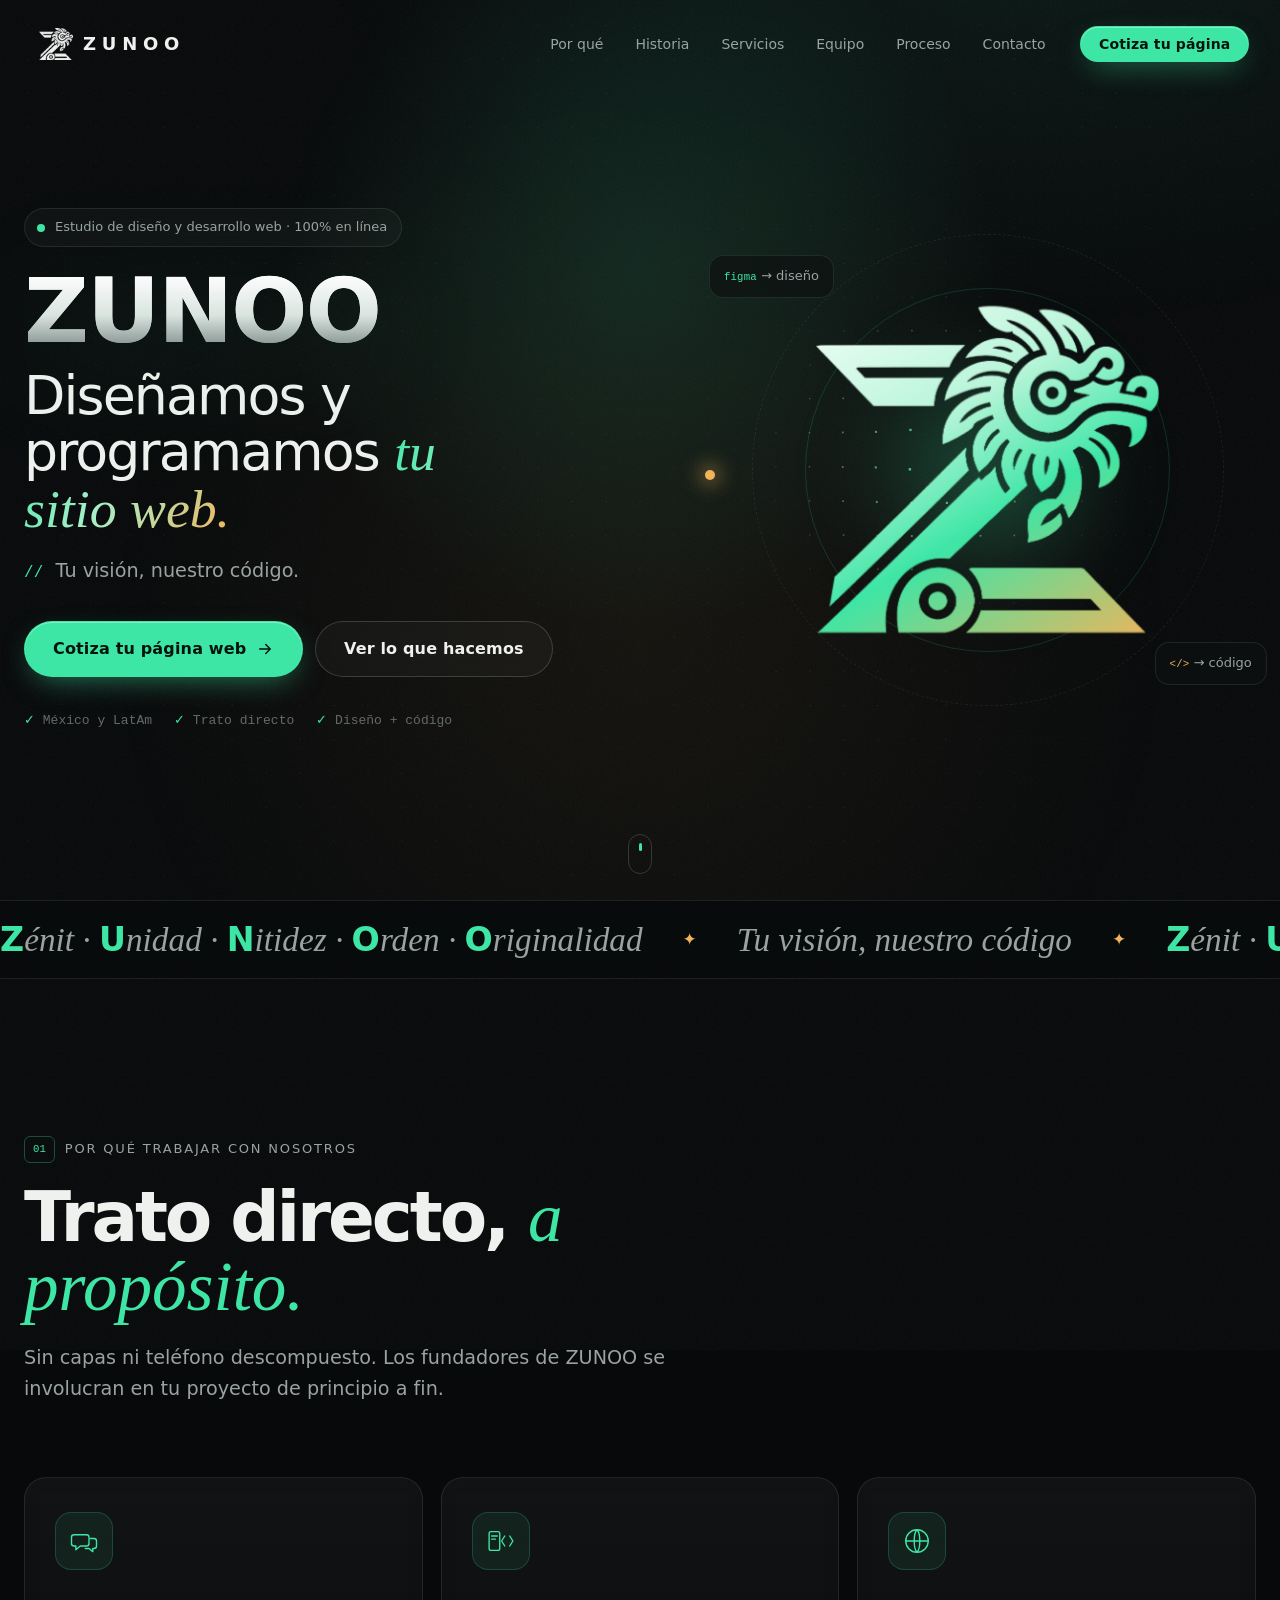
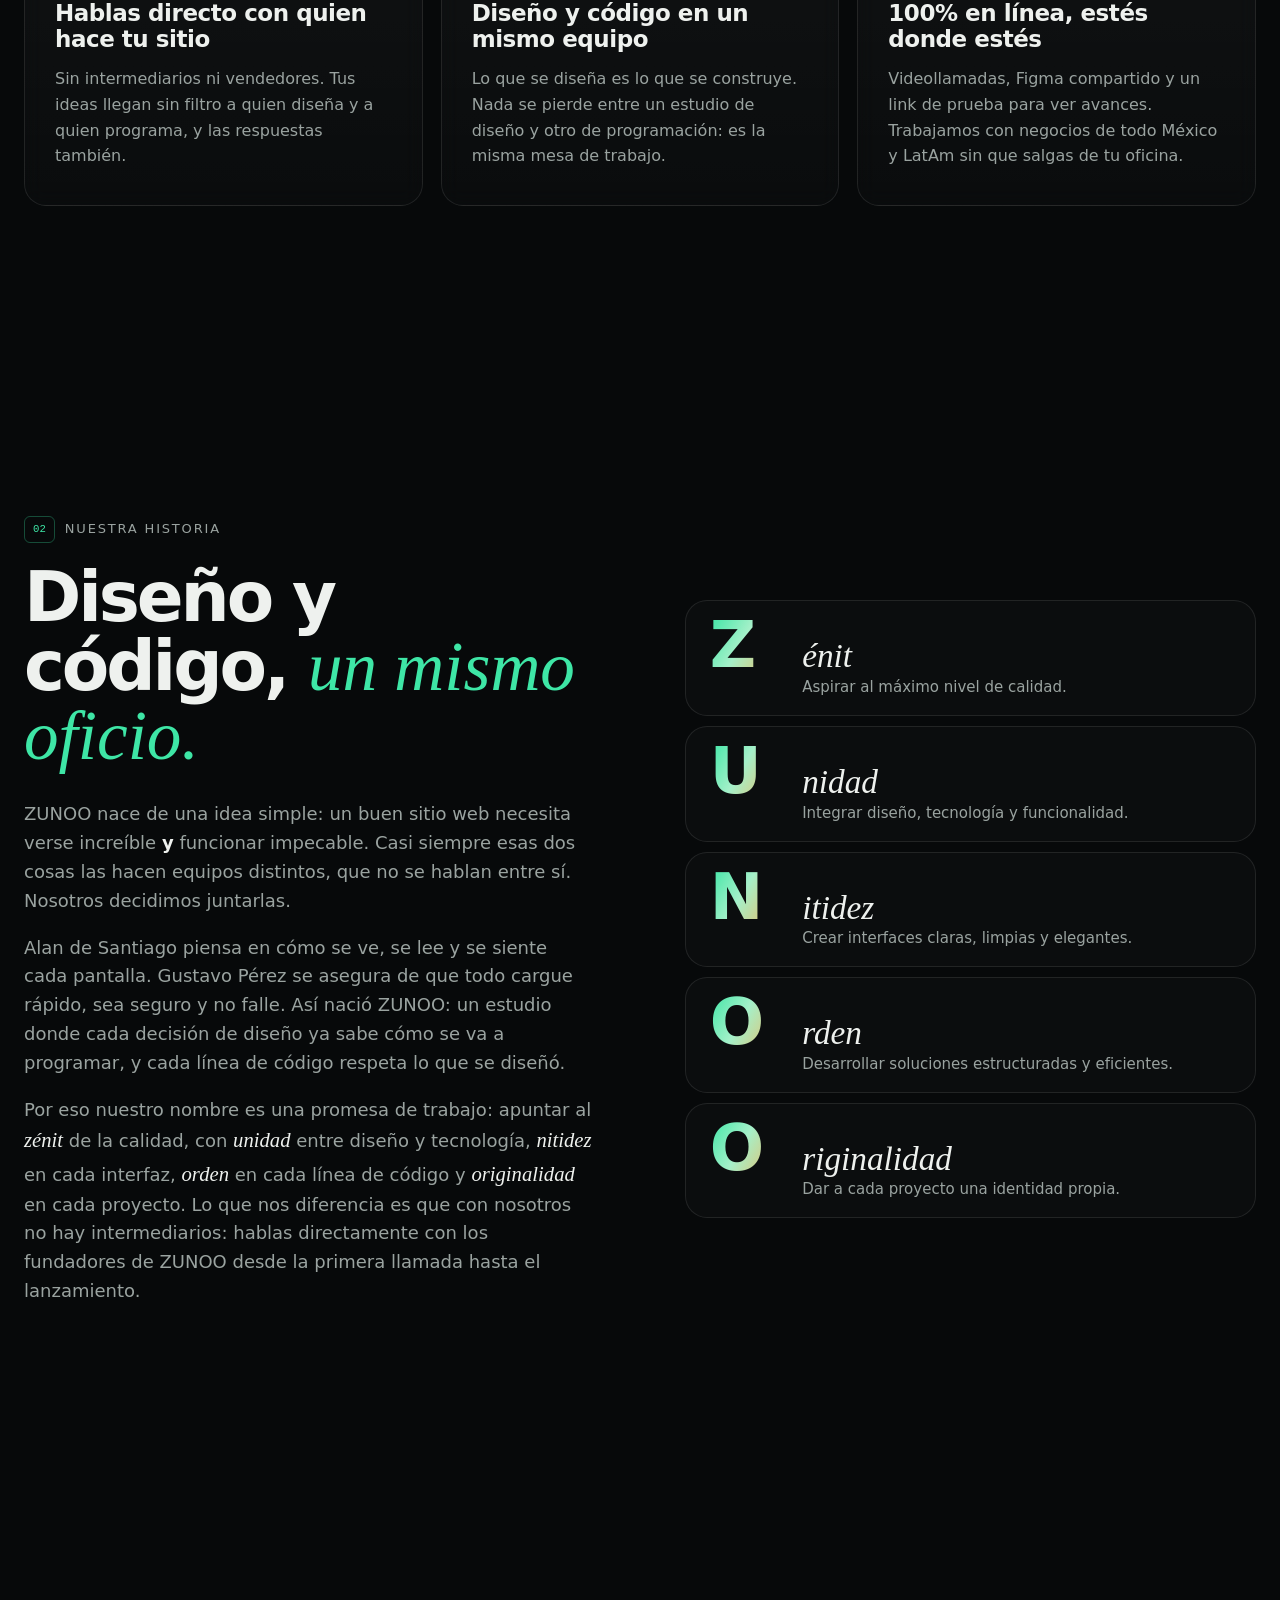
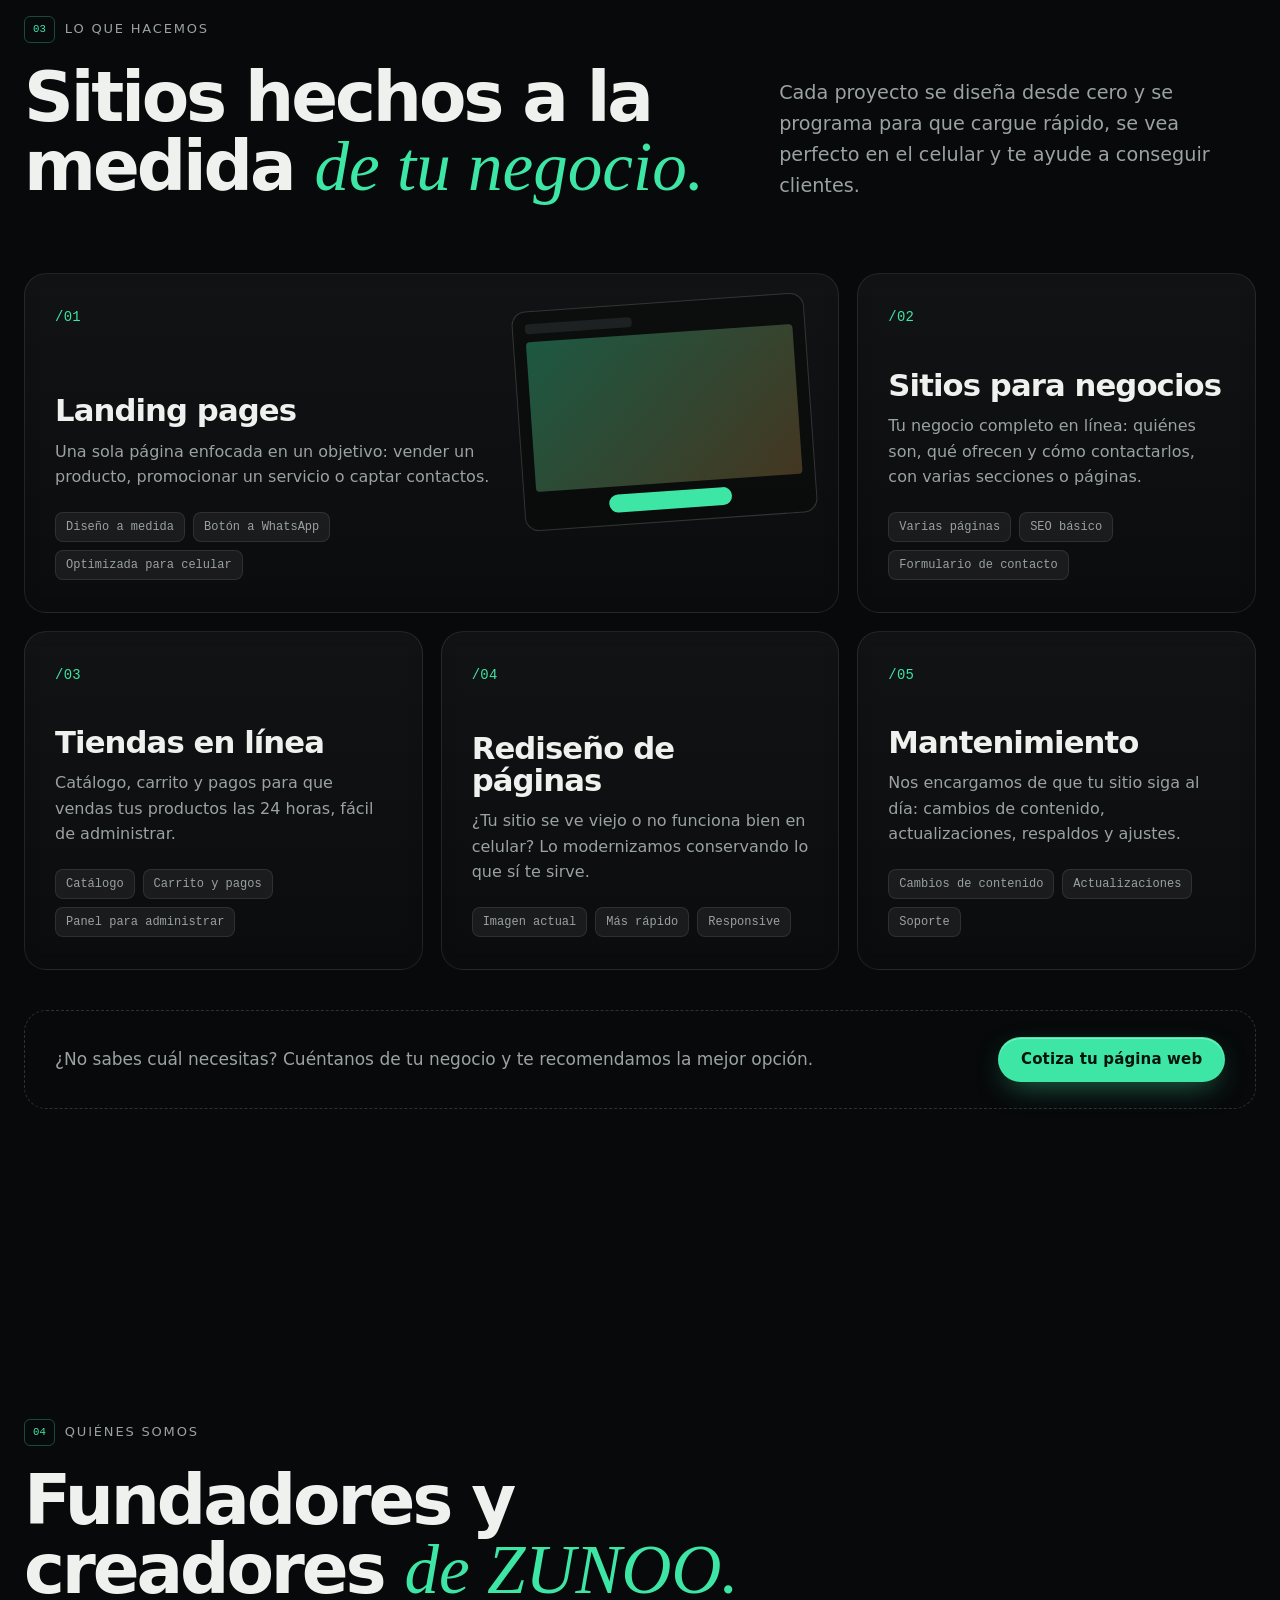
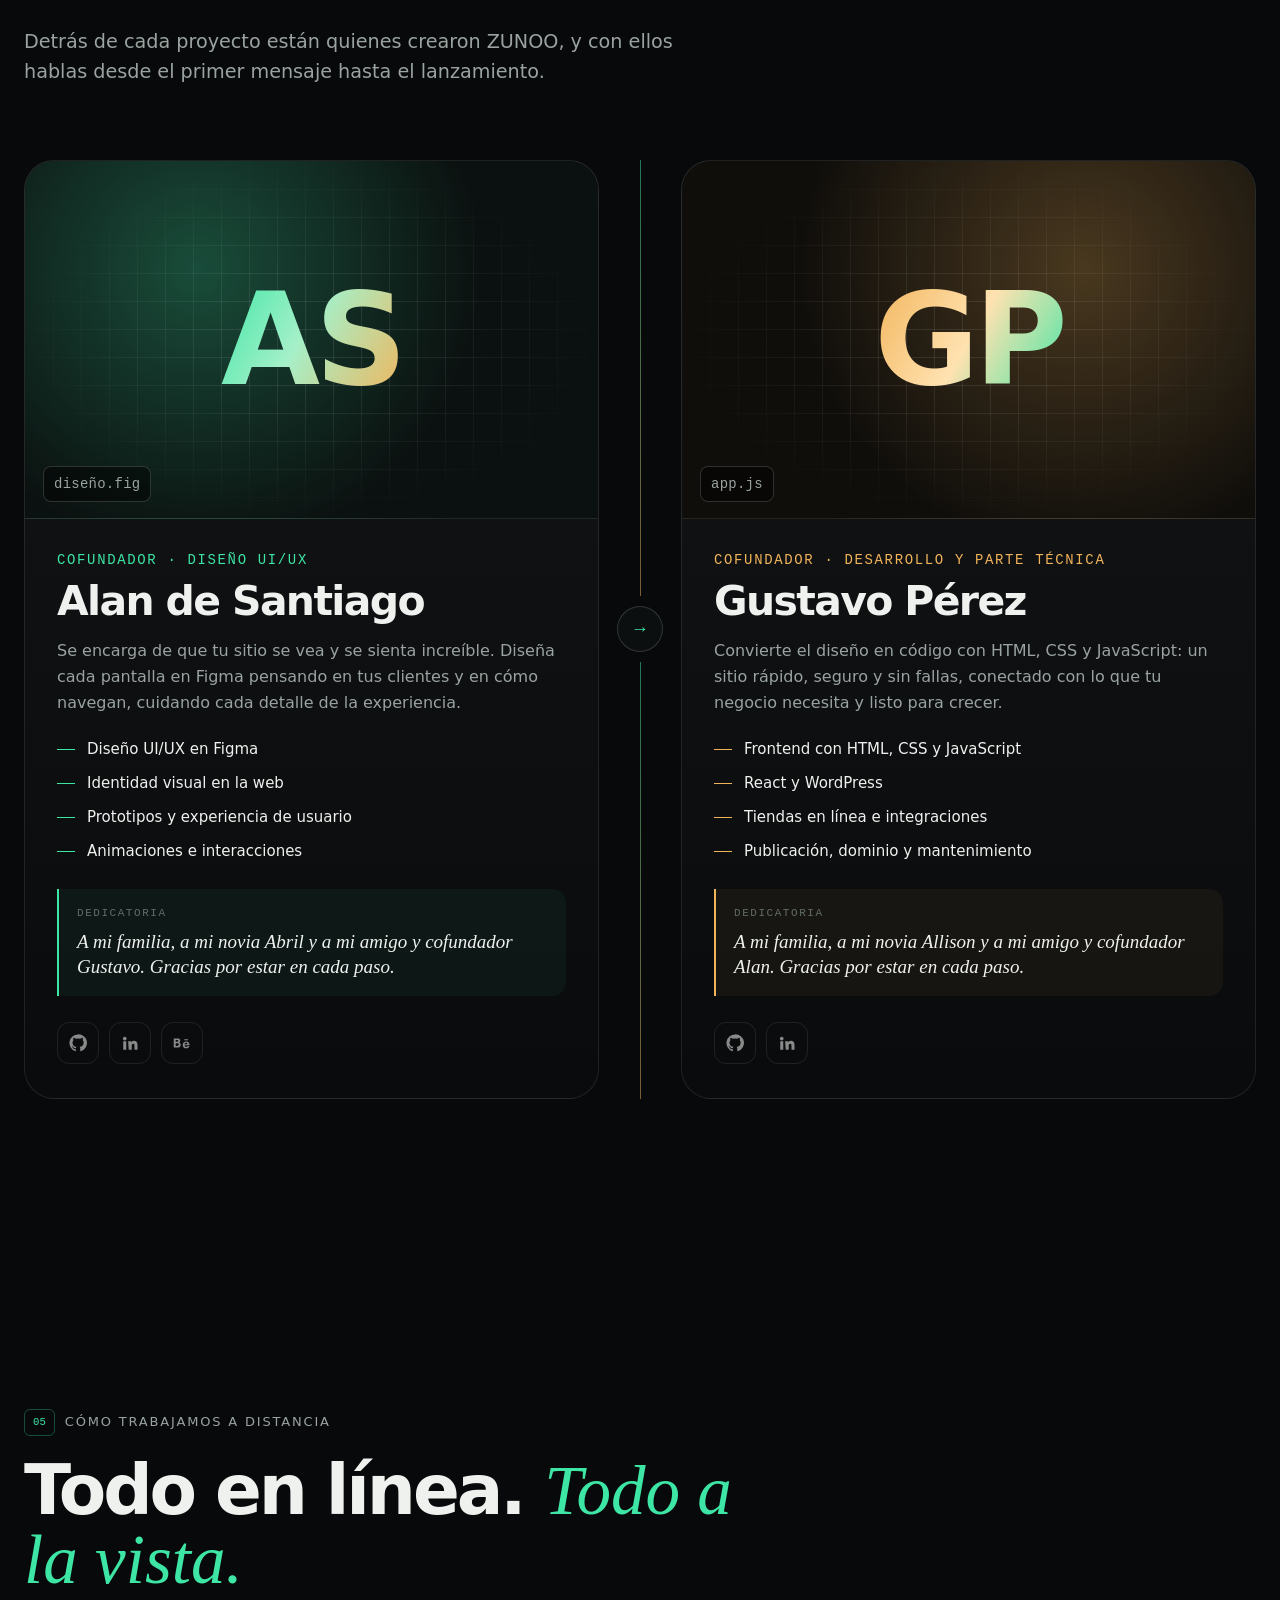
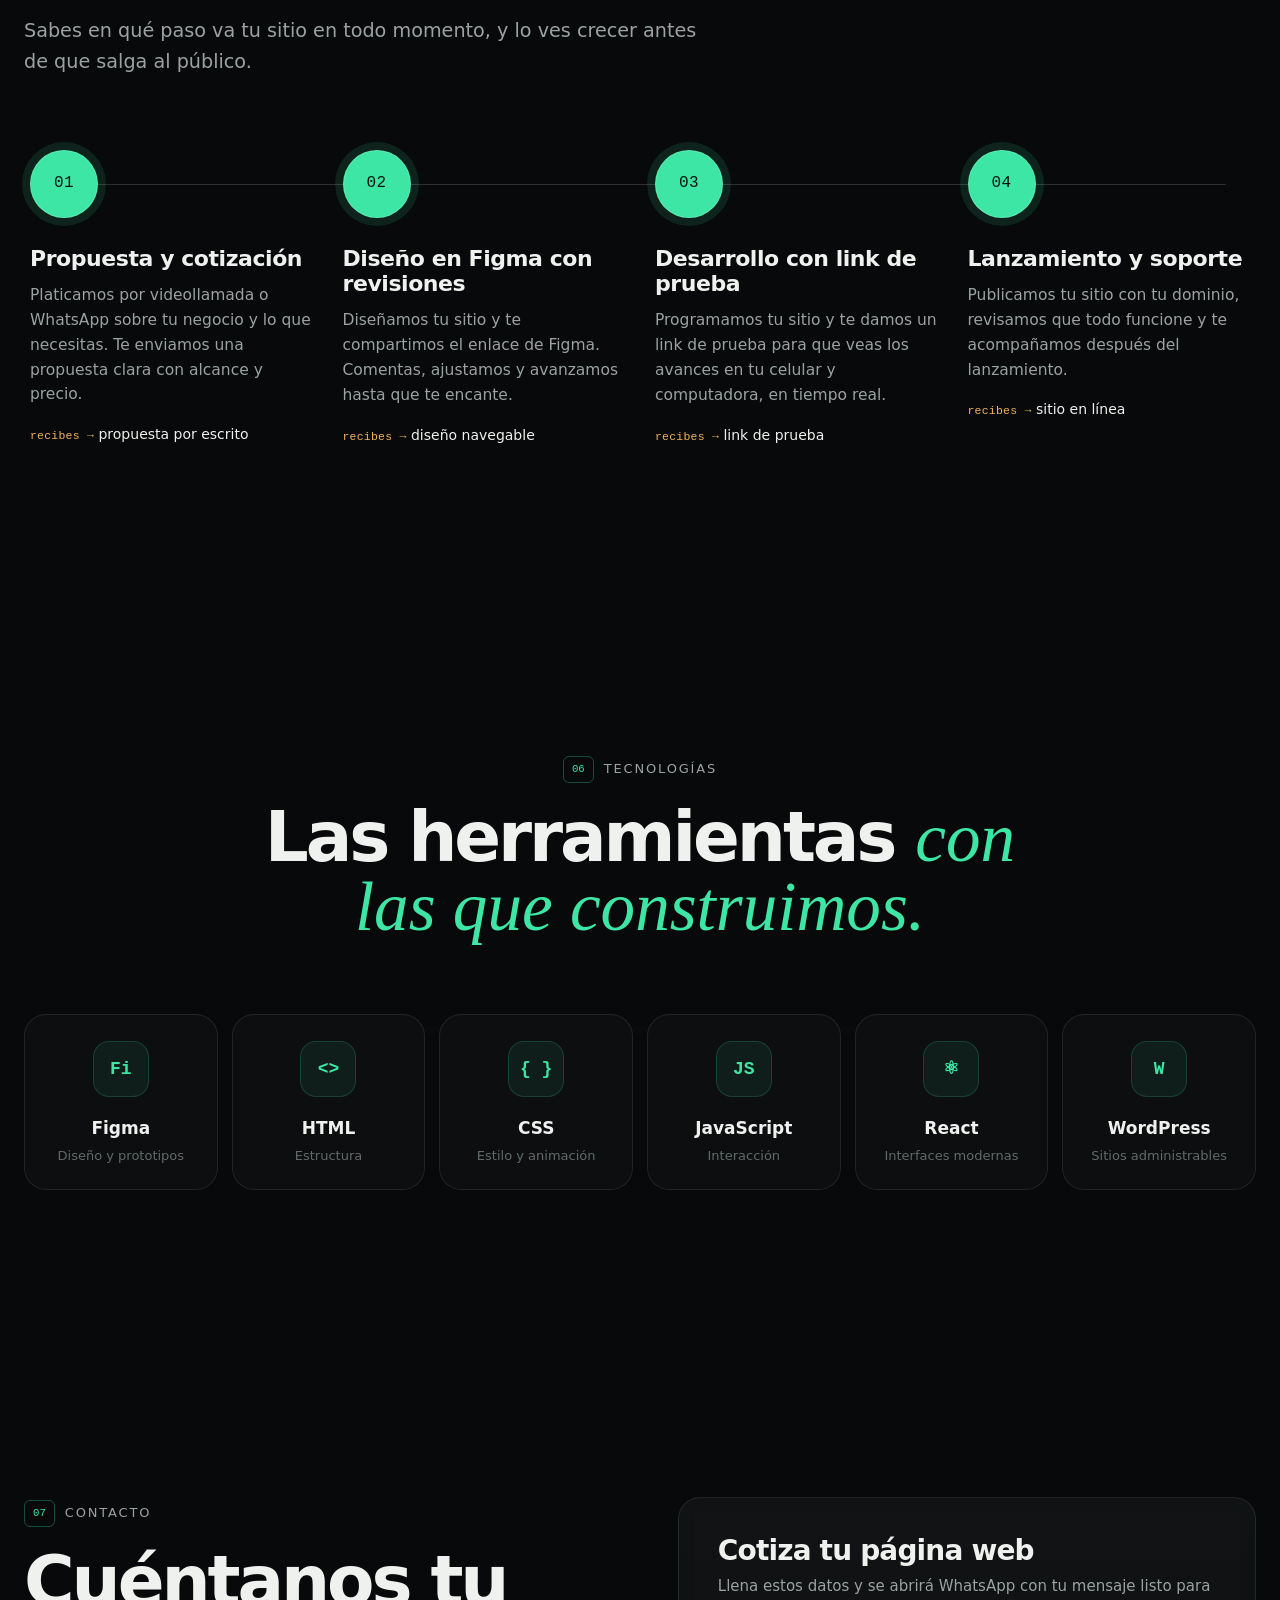
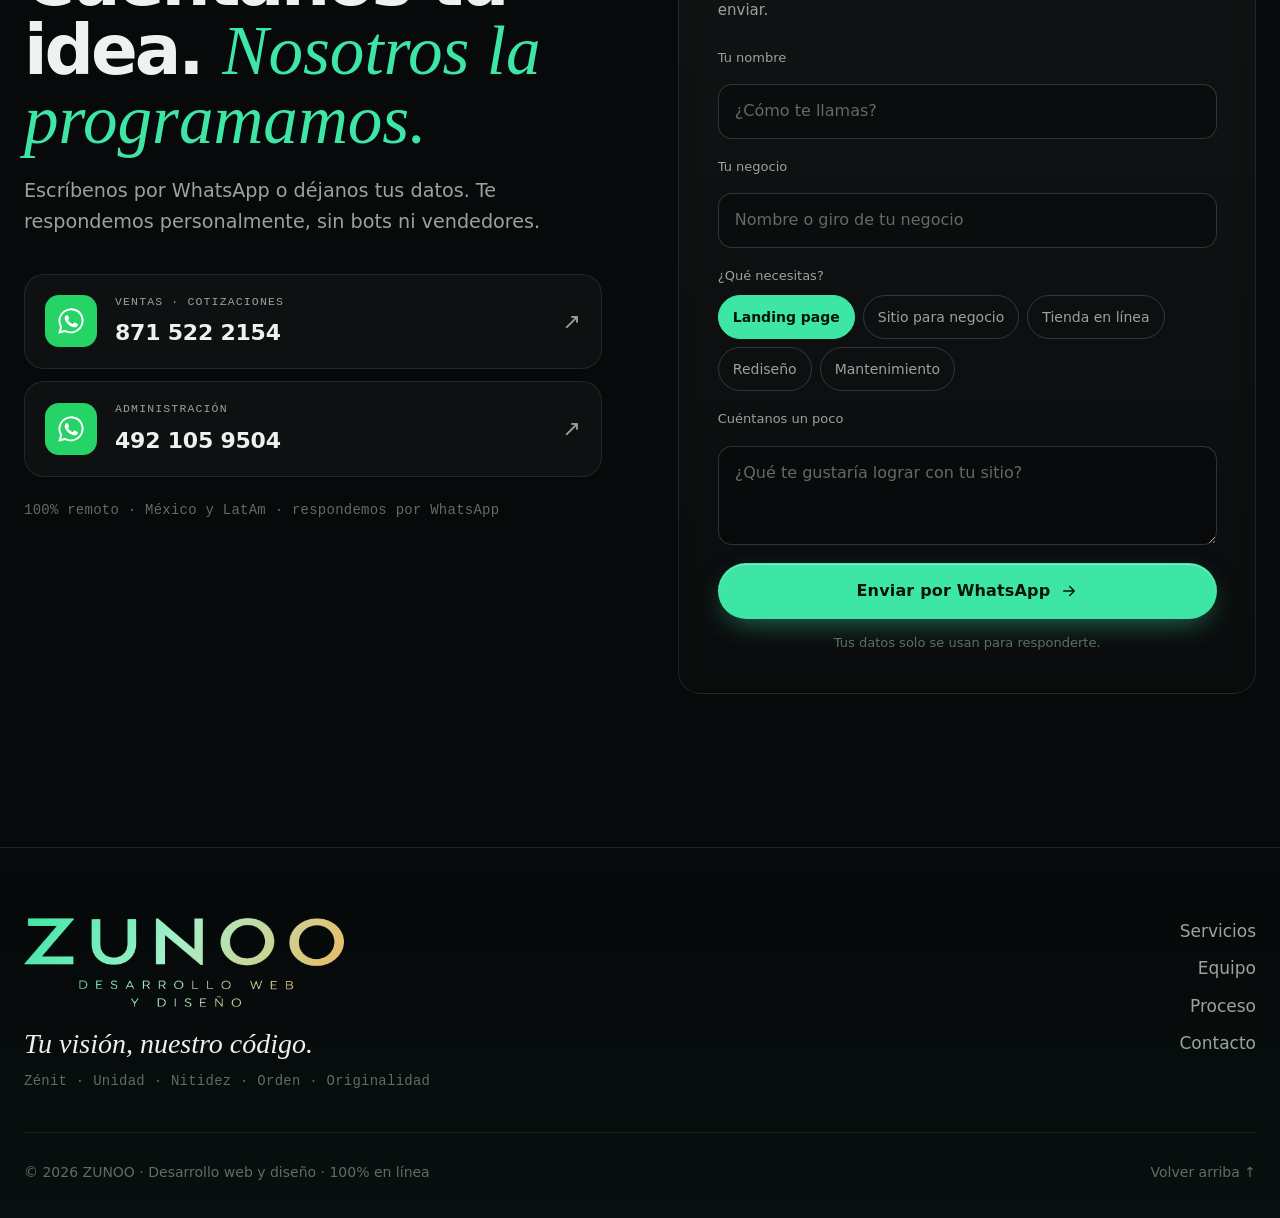
==== commit 07b43f77: "Agregar dedicatorias de Alan de Santiago y Gustavo Pérez Co-Authored-By: Claude Opus 5.5 <noreply@an" ====
--- a/index.html
+++ b/index.html
@@ -15,7 +15,7 @@
   <link rel="preconnect" href="https://fonts.googleapis.com">
   <link rel="preconnect" href="https://fonts.gstatic.com" crossorigin>
   <link href="https://fonts.googleapis.com/css2?family=Instrument+Serif:ital@0;1&family=Inter+Tight:wght@300;400;500;600;700&family=JetBrains+Mono:wght@400;500&family=Syne:wght@600;700;800&display=swap" rel="stylesheet">
-  <link rel="stylesheet" href="styles.css?v=20261016e">
+  <link rel="stylesheet" href="styles.css?v=20261016f">
   <script type="application/ld+json">
   {
     "@context": "https://schema.org",
@@ -262,6 +262,10 @@
                 <li>Prototipos y experiencia de usuario</li>
                 <li>Animaciones e interacciones</li>
               </ul>
+              <blockquote class="member__dedication">
+                <span class="mono">Dedicatoria</span>
+                <p>A mi familia, a mi novia Abril y a mi amigo y cofundador Gustavo. Gracias por estar en cada paso.</p>
+              </blockquote>
               <div class="member__links">
                 <a href="#" data-pending aria-label="GitHub de Alan de Santiago" title="Próximamente"><svg viewBox="0 0 24 24"><path d="M12 .5A11.5 11.5 0 0 0 8.4 22.9c.6.1.8-.2.8-.6v-2c-3.2.7-3.9-1.5-3.9-1.5-.5-1.3-1.3-1.7-1.3-1.7-1-.7.1-.7.1-.7 1.2.1 1.8 1.2 1.8 1.2 1 1.8 2.7 1.3 3.4 1 .1-.8.4-1.3.7-1.6-2.6-.3-5.3-1.3-5.3-5.7 0-1.3.5-2.3 1.2-3.1-.1-.3-.5-1.5.1-3.1 0 0 1-.3 3.2 1.2a11 11 0 0 1 5.8 0c2.2-1.5 3.2-1.2 3.2-1.2.6 1.6.2 2.8.1 3.1.8.8 1.2 1.9 1.2 3.1 0 4.4-2.7 5.4-5.3 5.7.4.4.8 1.1.8 2.2v3.2c0 .3.2.7.8.6A11.5 11.5 0 0 0 12 .5z"/></svg></a>
                 <a href="#" data-pending aria-label="LinkedIn de Alan de Santiago" title="Próximamente"><svg viewBox="0 0 24 24"><path d="M4.98 3.5a2.5 2.5 0 1 1 0 5 2.5 2.5 0 0 1 0-5zM3 9.5h4V21H3zM9.5 9.5h3.8v1.6h.1c.5-1 1.8-2 3.8-2 4 0 4.8 2.6 4.8 6V21h-4v-5.2c0-1.2 0-2.8-1.7-2.8s-2 1.3-2 2.7V21h-4z"/></svg></a>
@@ -288,6 +292,10 @@
                 <li>Tiendas en línea e integraciones</li>
                 <li>Publicación, dominio y mantenimiento</li>
               </ul>
+              <blockquote class="member__dedication">
+                <span class="mono">Dedicatoria</span>
+                <p>A mi familia, a mi novia Allison y a mi amigo y cofundador Alan. Gracias por estar en cada paso.</p>
+              </blockquote>
               <div class="member__links">
                 <a href="#" data-pending aria-label="GitHub de Gustavo Pérez" title="Próximamente"><svg viewBox="0 0 24 24"><path d="M12 .5A11.5 11.5 0 0 0 8.4 22.9c.6.1.8-.2.8-.6v-2c-3.2.7-3.9-1.5-3.9-1.5-.5-1.3-1.3-1.7-1.3-1.7-1-.7.1-.7.1-.7 1.2.1 1.8 1.2 1.8 1.2 1 1.8 2.7 1.3 3.4 1 .1-.8.4-1.3.7-1.6-2.6-.3-5.3-1.3-5.3-5.7 0-1.3.5-2.3 1.2-3.1-.1-.3-.5-1.5.1-3.1 0 0 1-.3 3.2 1.2a11 11 0 0 1 5.8 0c2.2-1.5 3.2-1.2 3.2-1.2.6 1.6.2 2.8.1 3.1.8.8 1.2 1.9 1.2 3.1 0 4.4-2.7 5.4-5.3 5.7.4.4.8 1.1.8 2.2v3.2c0 .3.2.7.8.6A11.5 11.5 0 0 0 12 .5z"/></svg></a>
                 <a href="#" data-pending aria-label="LinkedIn de Gustavo Pérez" title="Próximamente"><svg viewBox="0 0 24 24"><path d="M4.98 3.5a2.5 2.5 0 1 1 0 5 2.5 2.5 0 0 1 0-5zM3 9.5h4V21H3zM9.5 9.5h3.8v1.6h.1c.5-1 1.8-2 3.8-2 4 0 4.8 2.6 4.8 6V21h-4v-5.2c0-1.2 0-2.8-1.7-2.8s-2 1.3-2 2.7V21h-4z"/></svg></a>
@@ -439,7 +447,7 @@
     <svg viewBox="0 0 24 24"><path d="M20.5 3.5A11.8 11.8 0 0 0 1.9 17.6L.3 23.7l6.3-1.6A11.8 11.8 0 0 0 20.5 3.5zM12 21.6c-1.8 0-3.5-.5-5-1.4l-.4-.2-3.7 1 1-3.6-.2-.4A9.8 9.8 0 1 1 12 21.6zm5.4-7.3c-.3-.1-1.8-.9-2-1-.3-.1-.5-.1-.7.2l-.9 1.1c-.2.2-.3.2-.6.1-1.6-.8-2.7-1.4-3.8-3.3-.3-.5.3-.5.8-1.6.1-.2 0-.4 0-.5l-.9-2.2c-.2-.6-.5-.5-.7-.5h-.6c-.2 0-.5.1-.8.4-.3.3-1 1-1 2.5s1.1 2.9 1.2 3.1c.1.2 2.1 3.2 5.1 4.5 1.9.8 2.6.9 3.6.7.6-.1 1.8-.7 2-1.5.3-.7.3-1.3.2-1.5-.1-.1-.3-.2-.6-.3z"/></svg>
   </a>
 
-  <script defer src="lib/manifest.js?v=20261016e"></script>
-  <script defer src="main.js?v=20261016e"></script>
+  <script defer src="lib/manifest.js?v=20261016f"></script>
+  <script defer src="main.js?v=20261016f"></script>
 </body>
 </html>
--- a/styles.css
+++ b/styles.css
@@ -354,6 +354,10 @@
 .member__skills li { display: flex; gap: 12px; align-items: center; font-size: 15px; }
 .member__skills li::before { content: ""; flex: none; width: 18px; height: 1px; background: var(--jade); }
 .member--dev .member__skills li::before { background: var(--amber); }
+.member__dedication { margin: 0 0 26px; padding: 16px 18px; border-left: 2px solid var(--jade); border-radius: 0 14px 14px 0; background: rgba(62,230,166,.05); }
+.member--dev .member__dedication { border-left-color: var(--amber); background: rgba(242,180,90,.05); }
+.member__dedication .mono { display: block; margin-bottom: 6px; color: var(--dim); text-transform: uppercase; letter-spacing: .14em; font-size: 11px; }
+.member__dedication p { font: 400 19px/1.35 var(--f-serif); font-style: italic; color: var(--text); }
 .member__links { display: flex; gap: 10px; }
 .member__links a { width: 42px; height: 42px; display: grid; place-items: center; border-radius: 12px; border: 1px solid var(--line-2); transition: border-color .3s, background .3s, transform .3s var(--ease); }
 .member__links a:hover { border-color: var(--jade); background: rgba(62,230,166,.08); transform: translateY(-3px); }
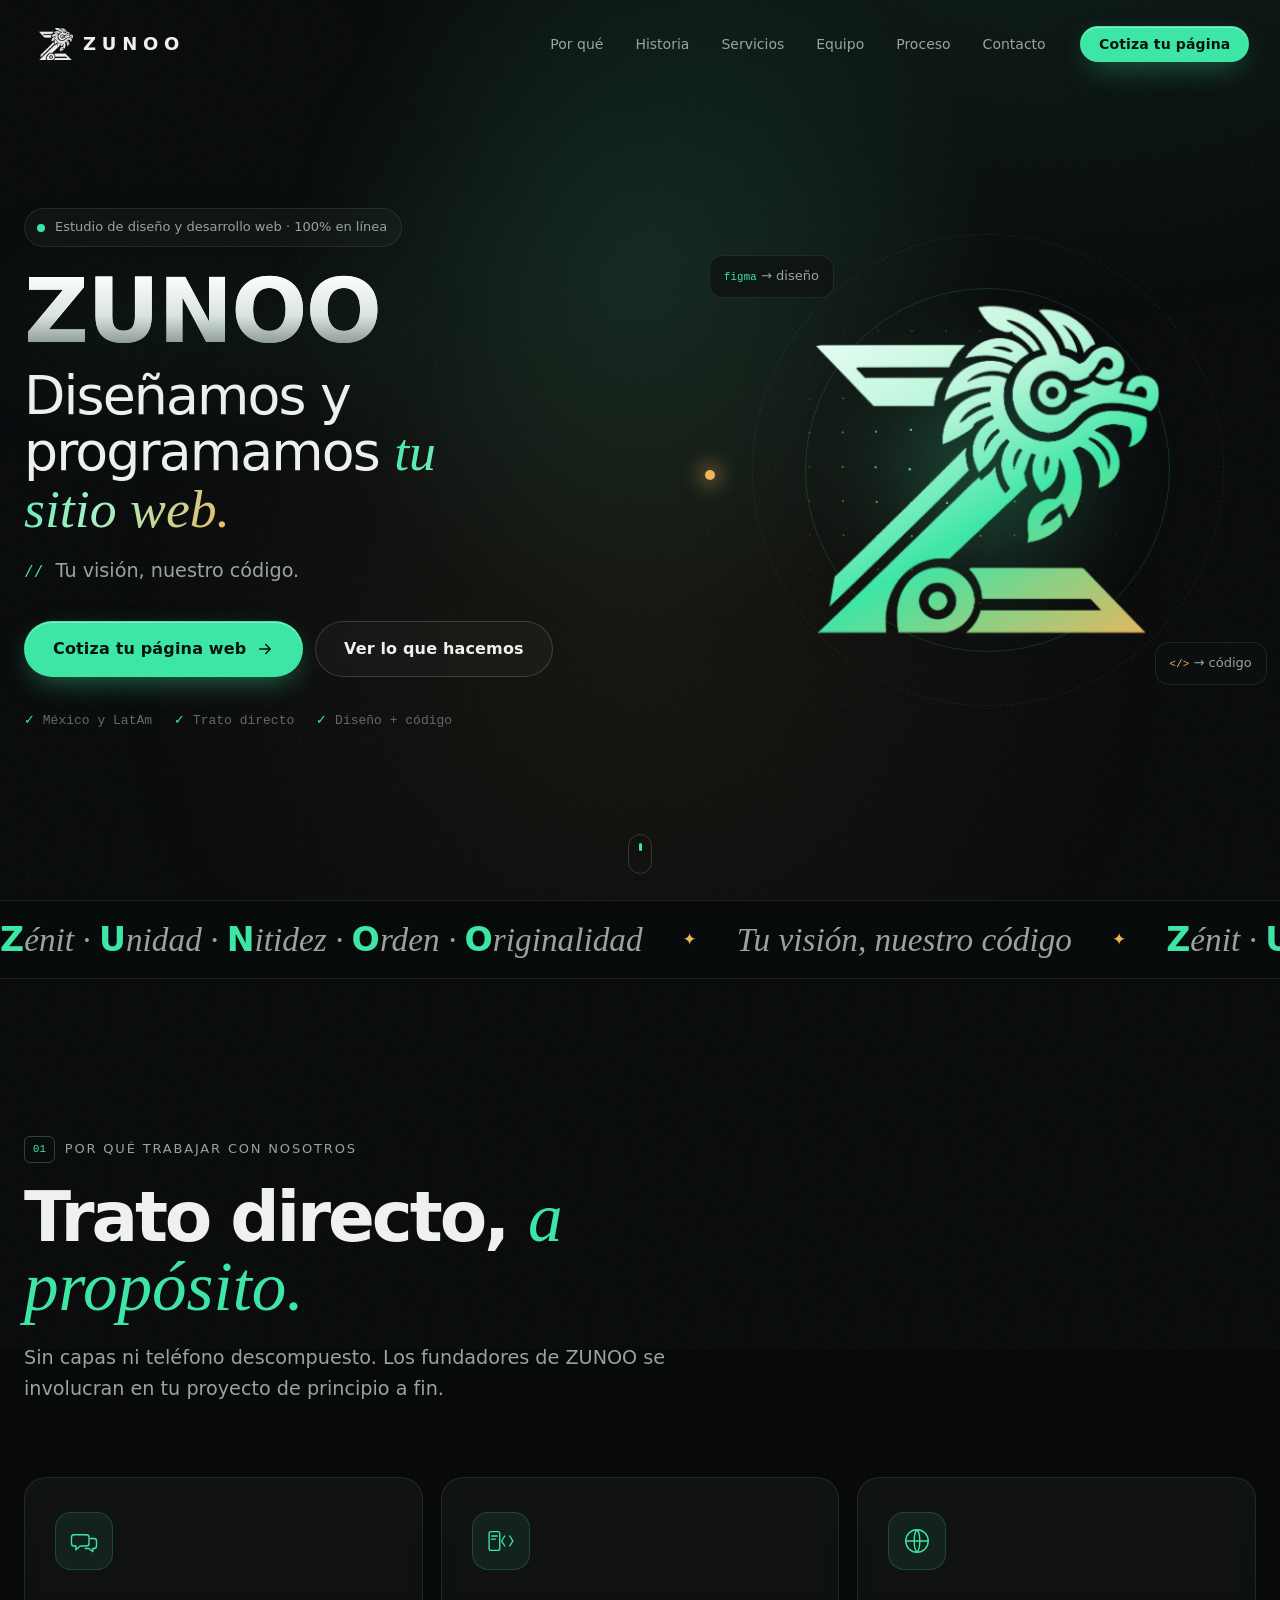
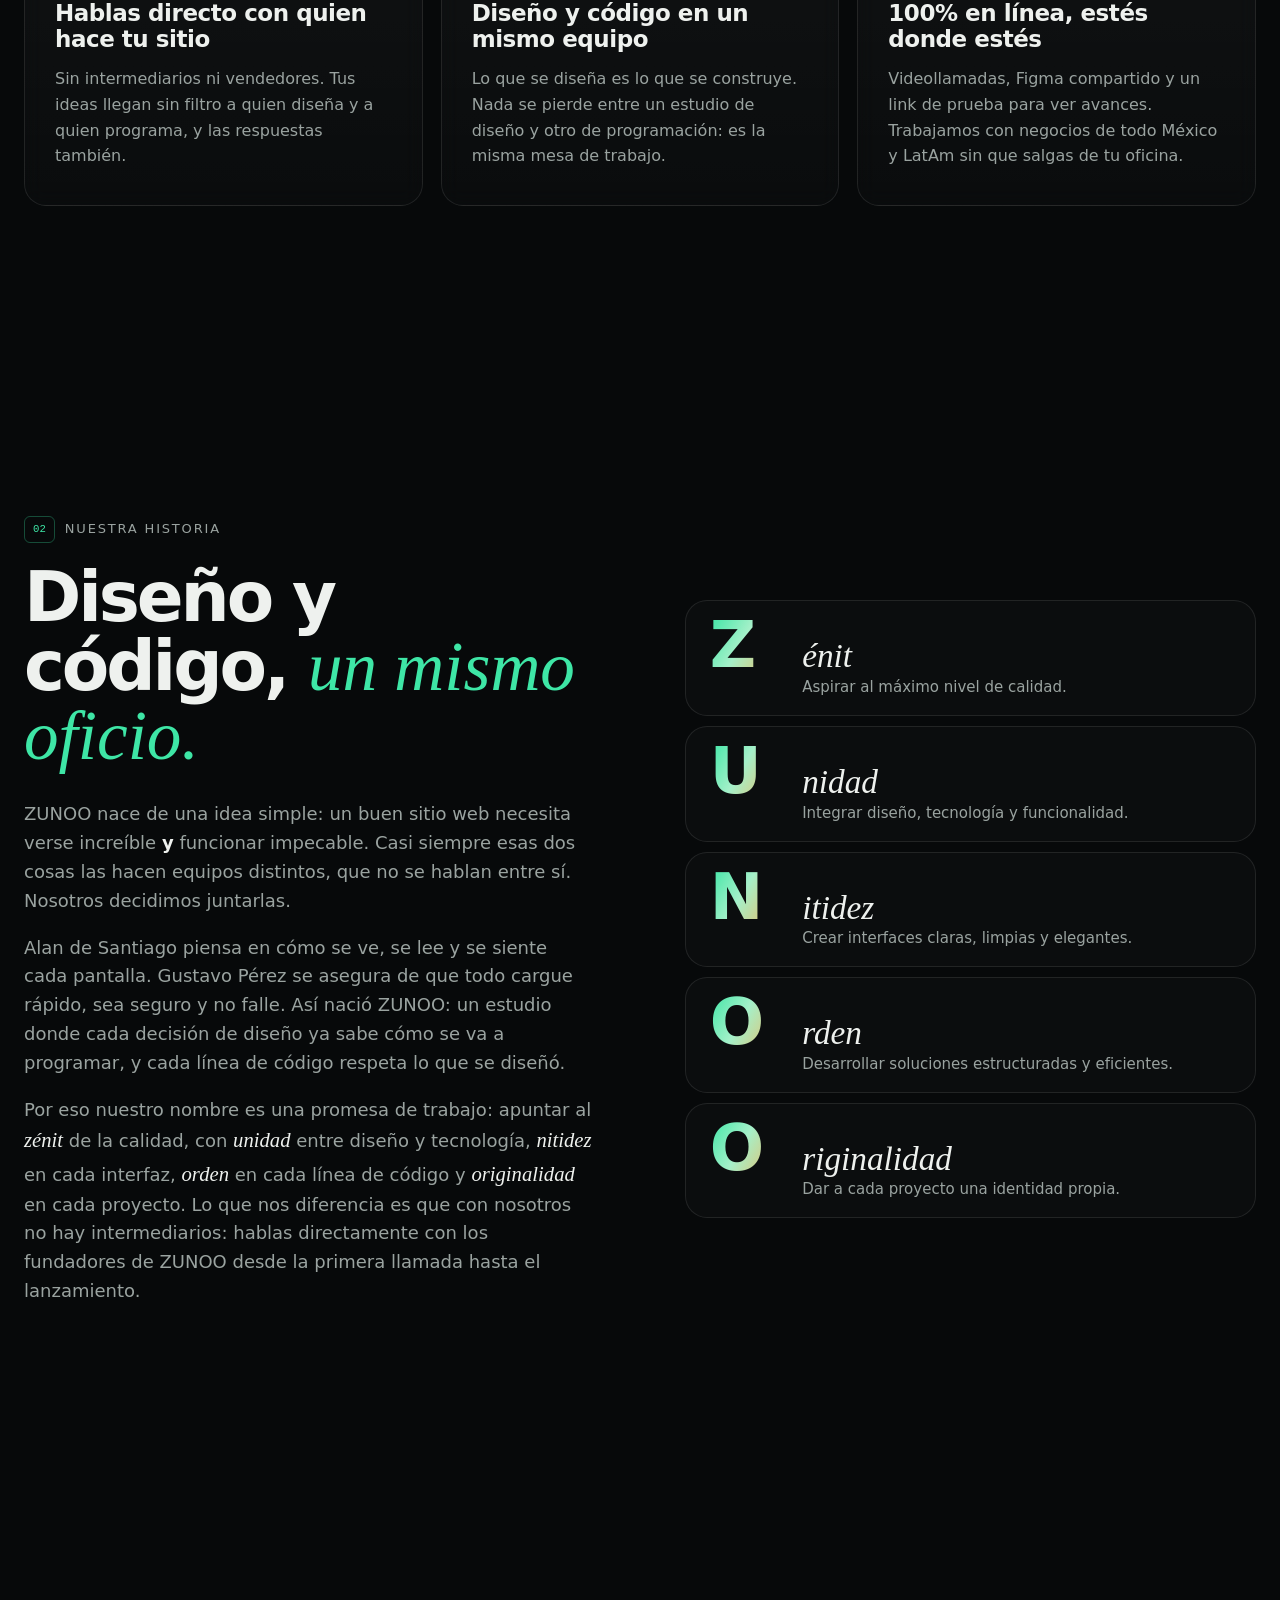
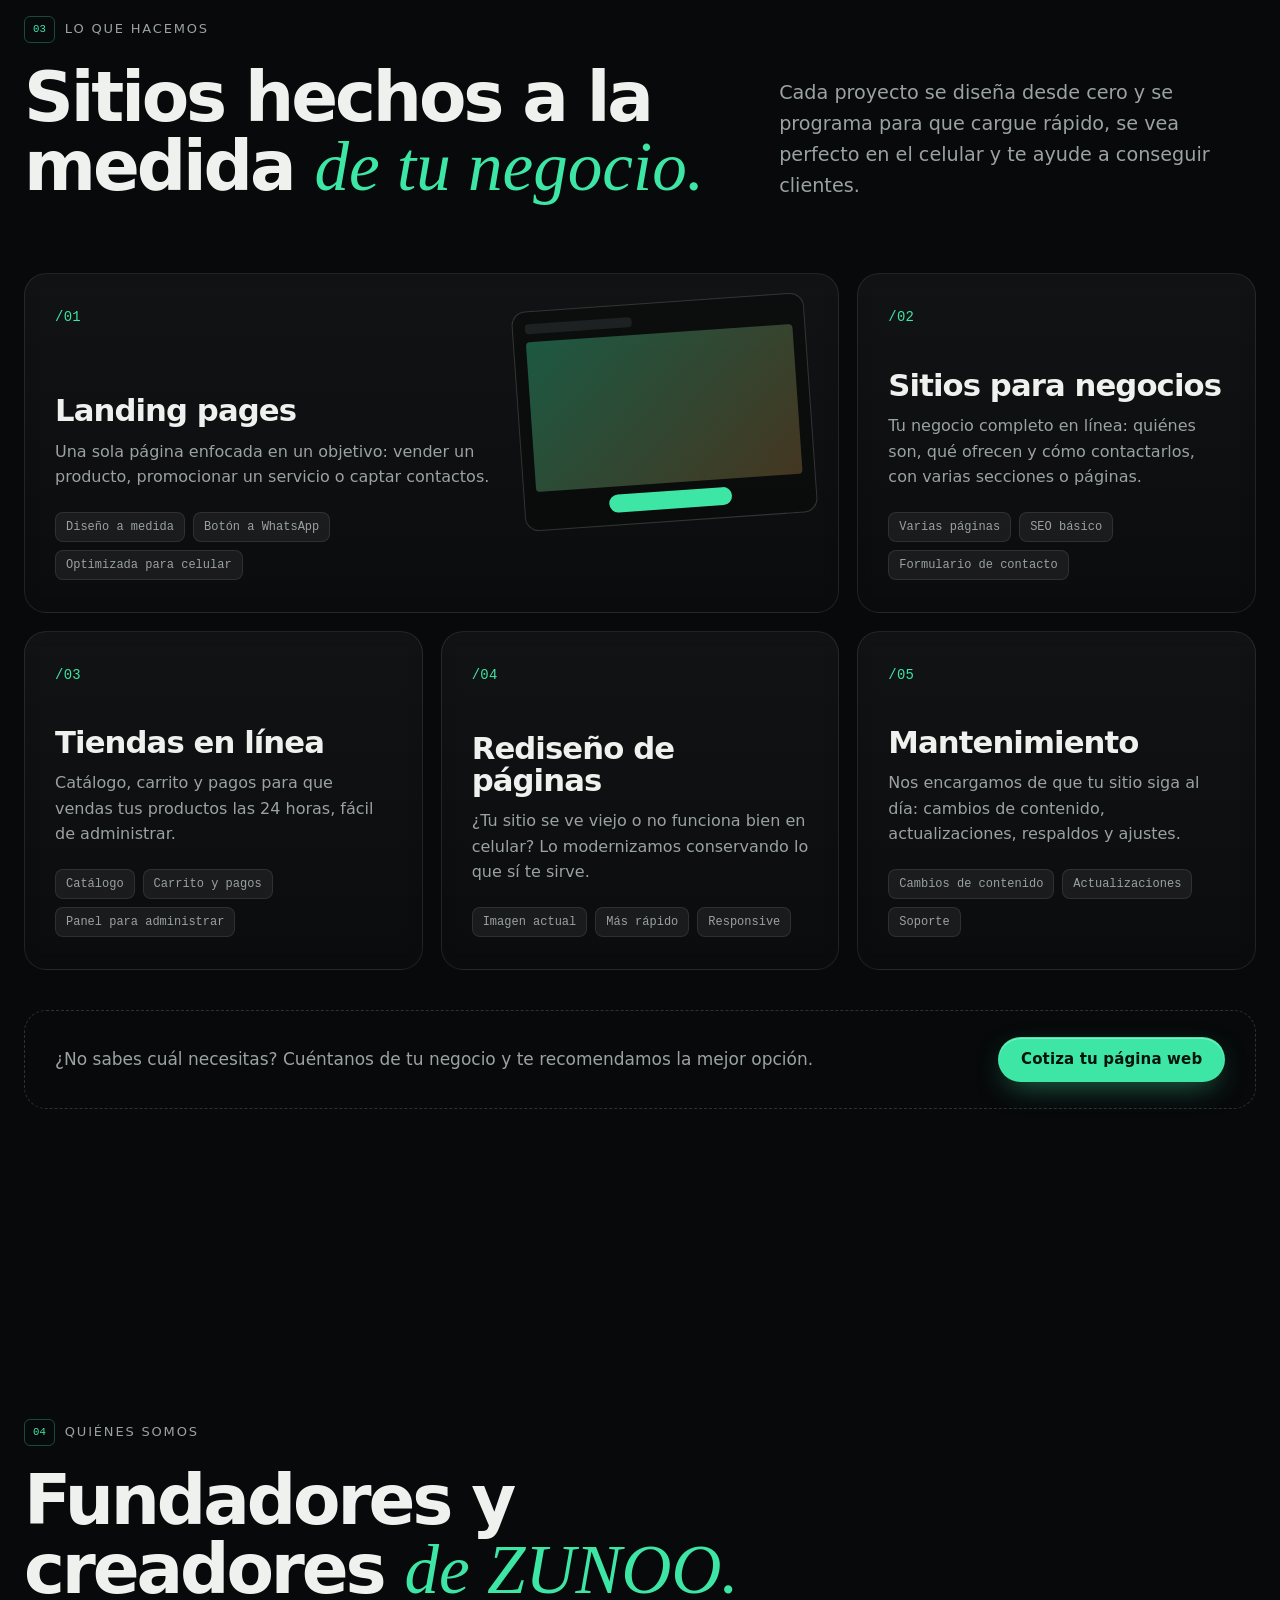
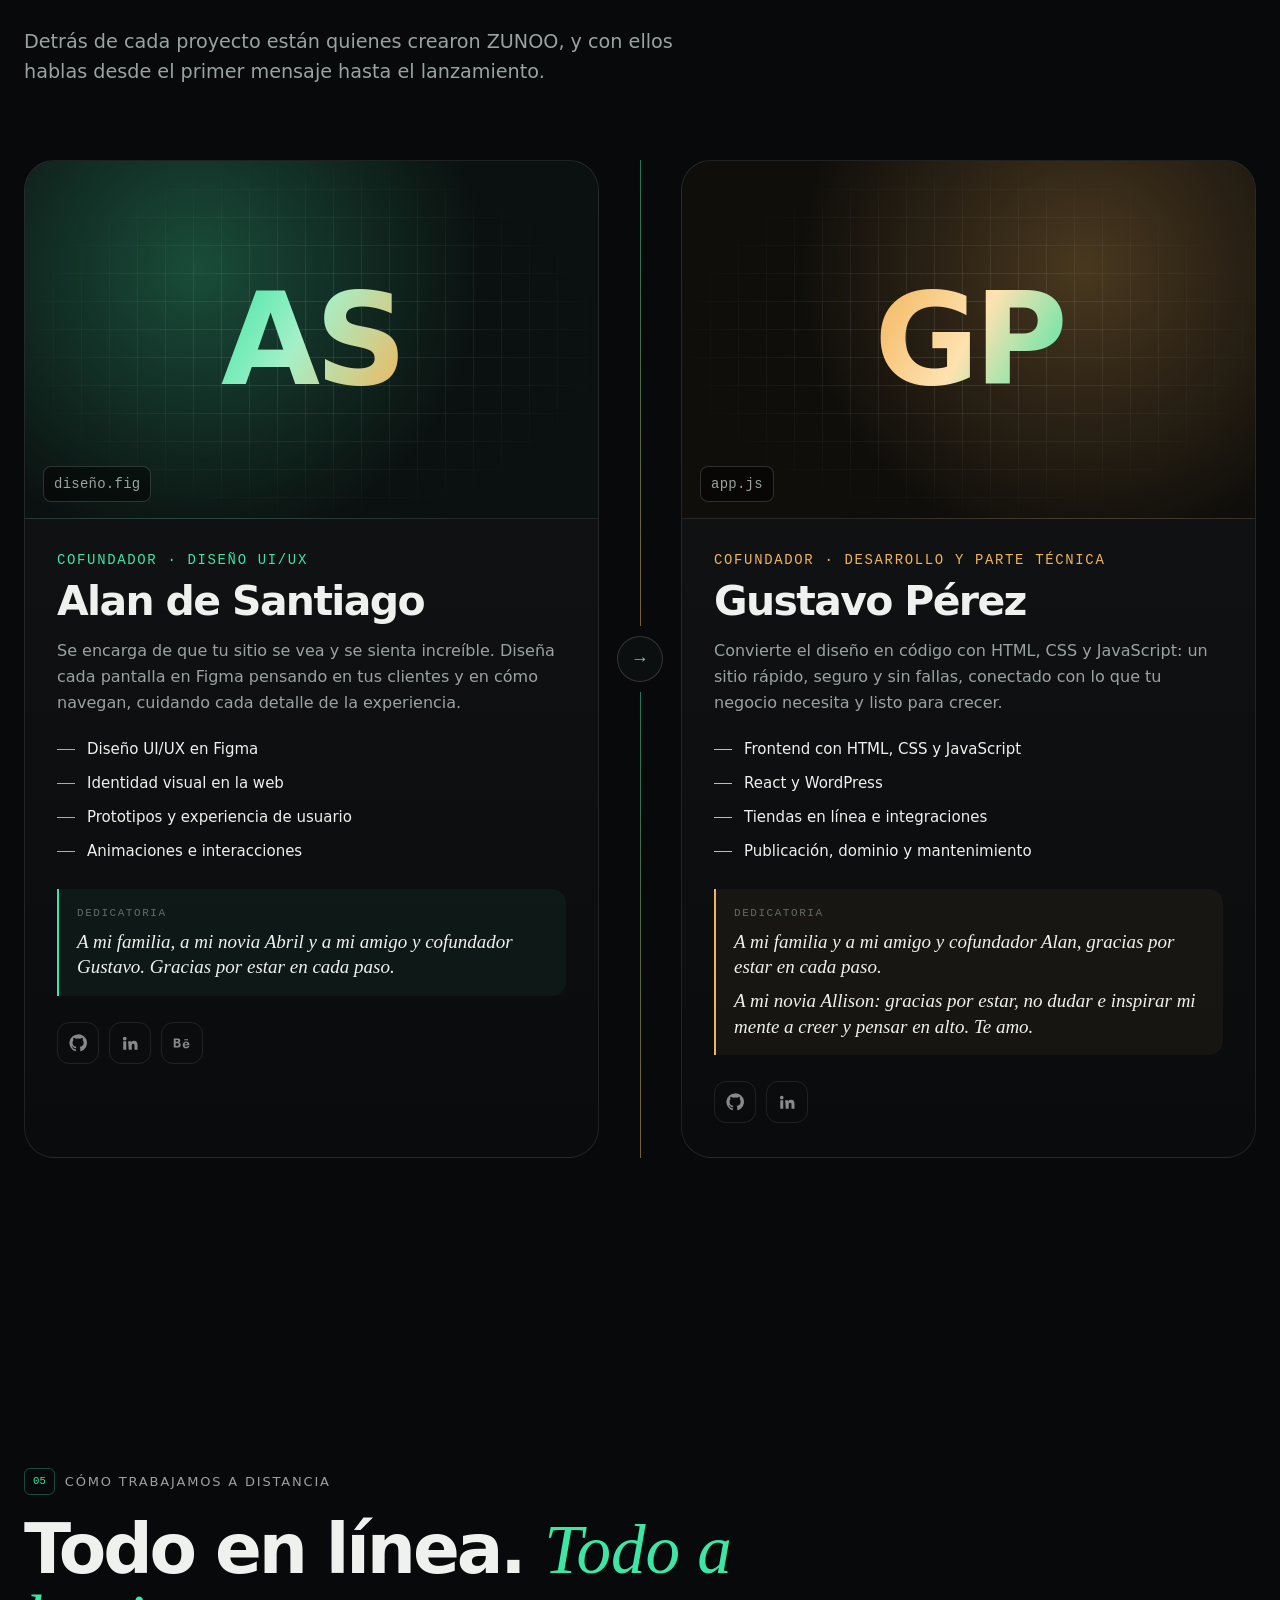
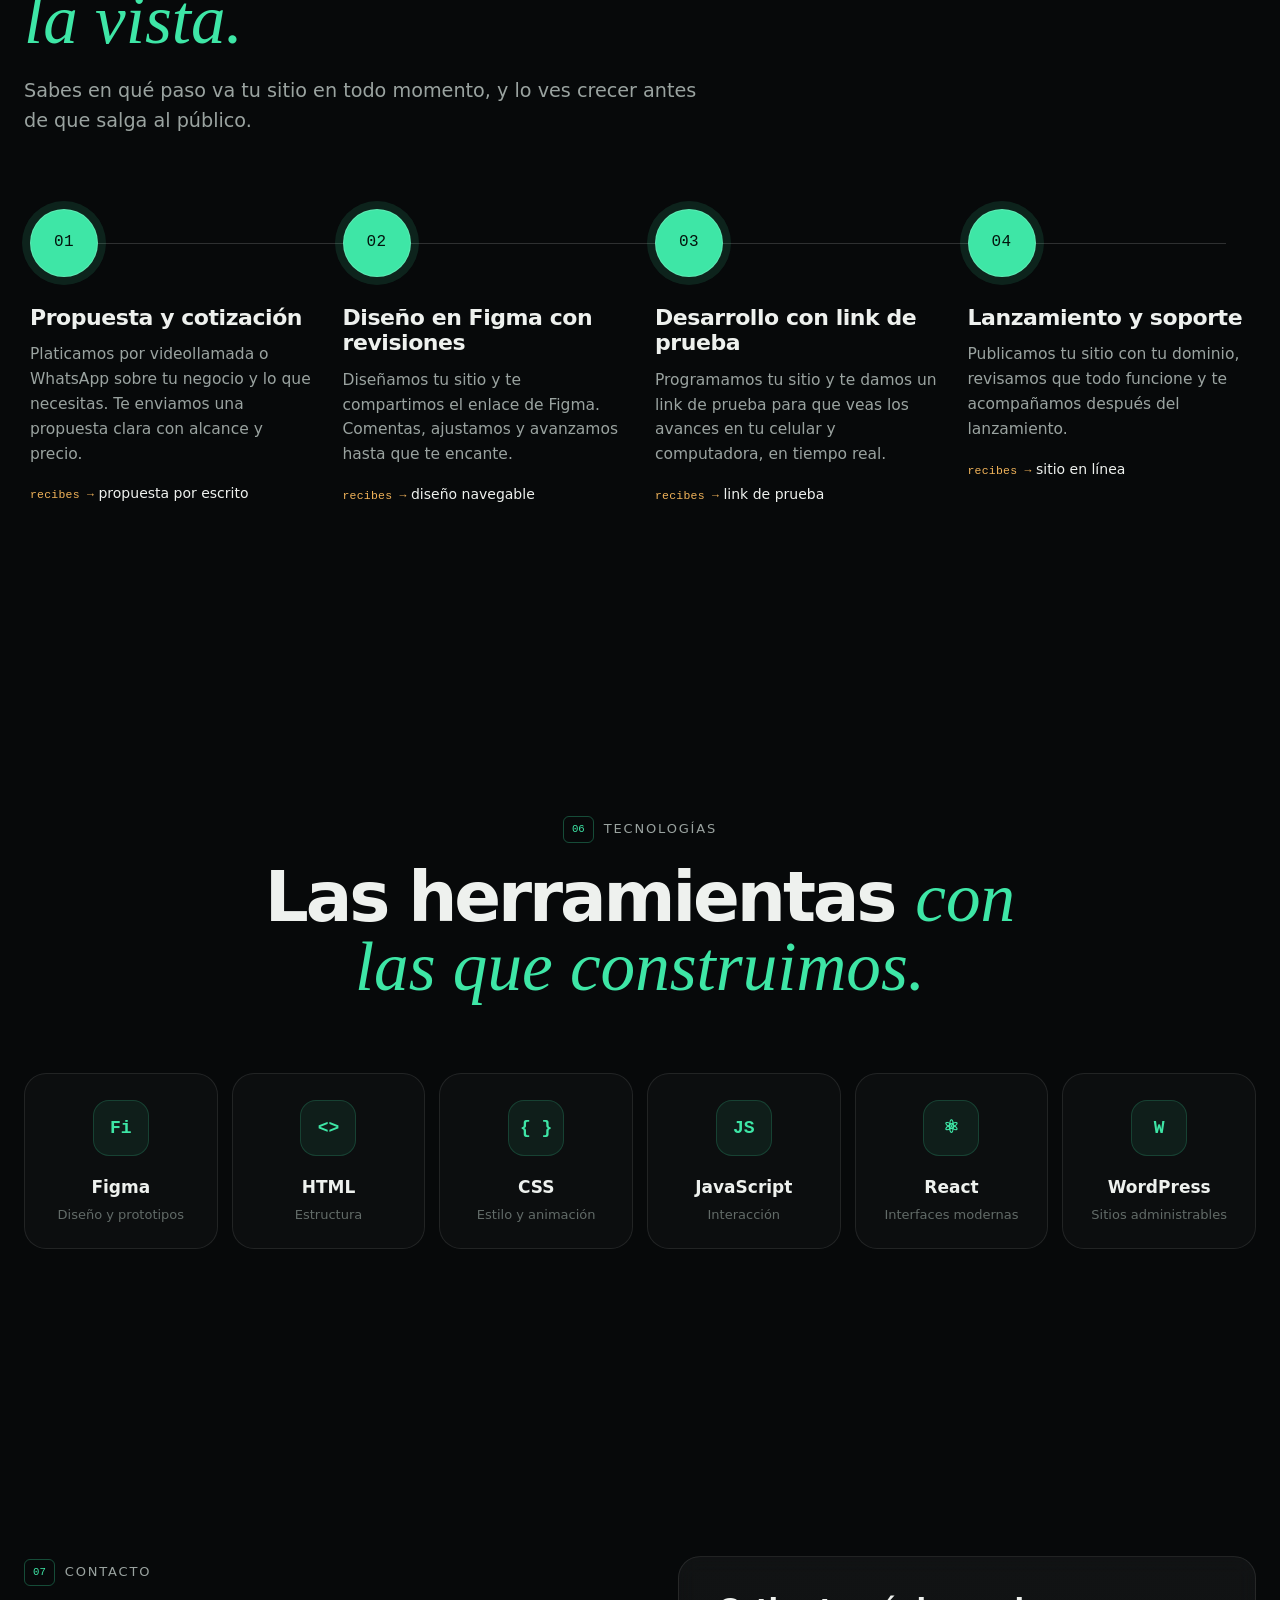
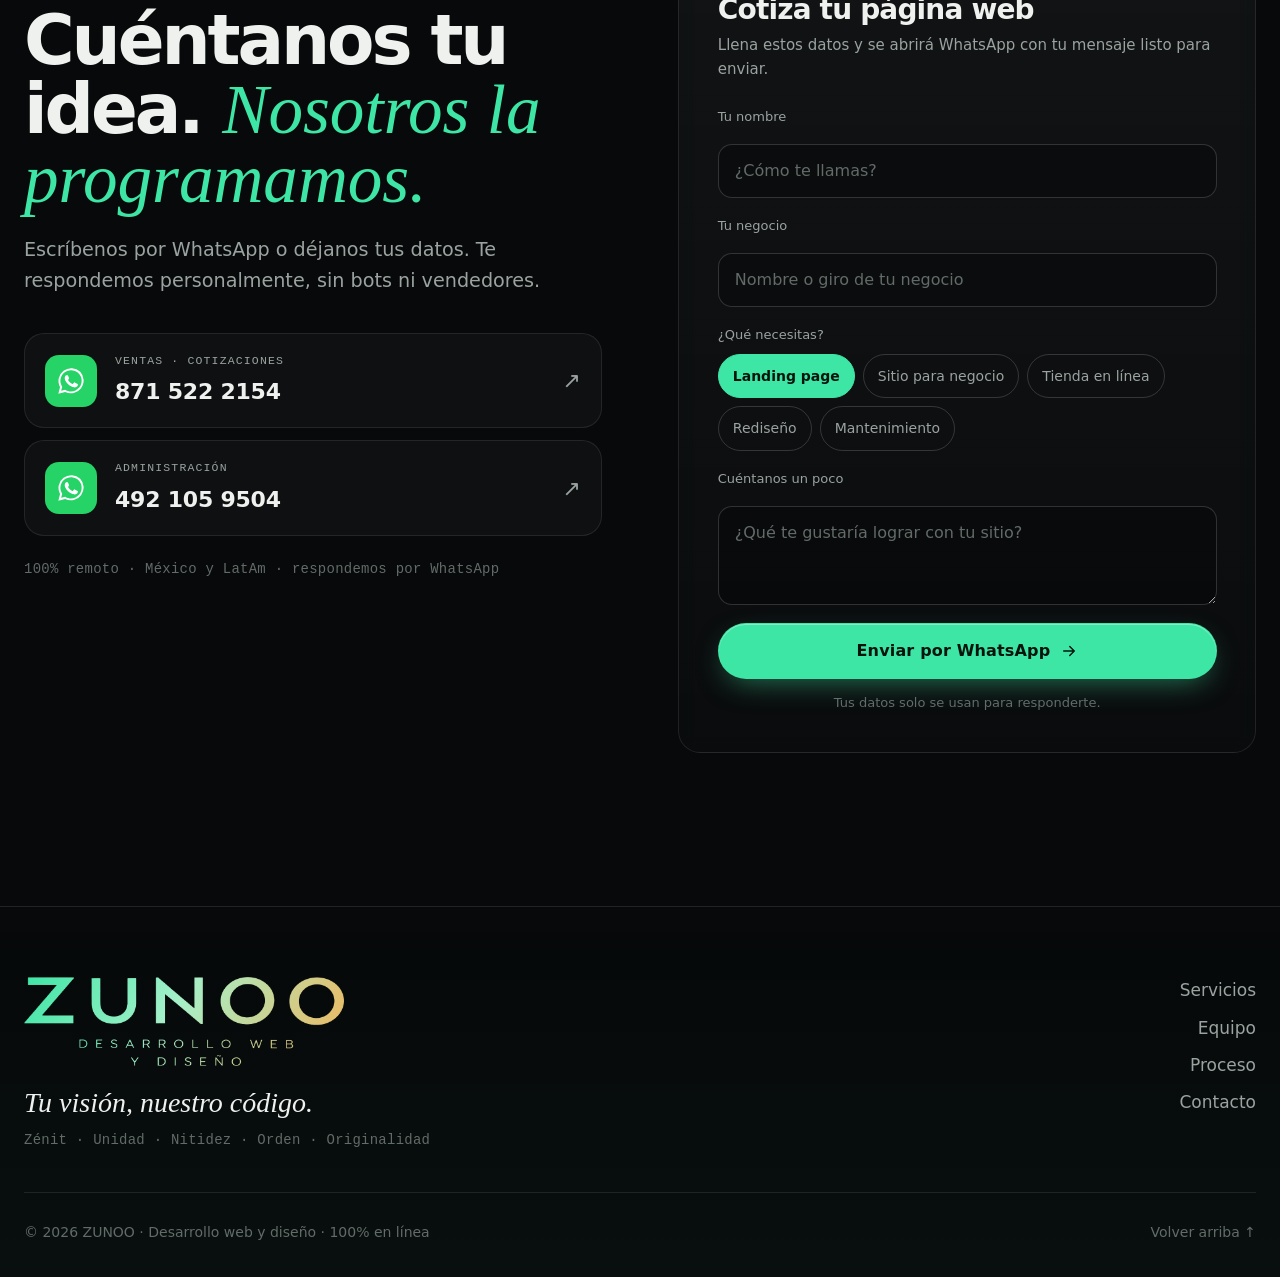
==== commit 68f68cc3: "Ampliar dedicatoria de Gustavo Pérez para Allison Co-Authored-By: Claude Opus 5.5 <noreply@anthropic" ====
--- a/index.html
+++ b/index.html
@@ -15,7 +15,7 @@
   <link rel="preconnect" href="https://fonts.googleapis.com">
   <link rel="preconnect" href="https://fonts.gstatic.com" crossorigin>
   <link href="https://fonts.googleapis.com/css2?family=Instrument+Serif:ital@0;1&family=Inter+Tight:wght@300;400;500;600;700&family=JetBrains+Mono:wght@400;500&family=Syne:wght@600;700;800&display=swap" rel="stylesheet">
-  <link rel="stylesheet" href="styles.css?v=20261016f">
+  <link rel="stylesheet" href="styles.css?v=20261016g">
   <script type="application/ld+json">
   {
     "@context": "https://schema.org",
@@ -294,7 +294,8 @@
               </ul>
               <blockquote class="member__dedication">
                 <span class="mono">Dedicatoria</span>
-                <p>A mi familia, a mi novia Allison y a mi amigo y cofundador Alan. Gracias por estar en cada paso.</p>
+                <p>A mi familia y a mi amigo y cofundador Alan, gracias por estar en cada paso.</p>
+                <p>A mi novia Allison: gracias por estar, no dudar e inspirar mi mente a creer y pensar en alto. Te amo.</p>
               </blockquote>
               <div class="member__links">
                 <a href="#" data-pending aria-label="GitHub de Gustavo Pérez" title="Próximamente"><svg viewBox="0 0 24 24"><path d="M12 .5A11.5 11.5 0 0 0 8.4 22.9c.6.1.8-.2.8-.6v-2c-3.2.7-3.9-1.5-3.9-1.5-.5-1.3-1.3-1.7-1.3-1.7-1-.7.1-.7.1-.7 1.2.1 1.8 1.2 1.8 1.2 1 1.8 2.7 1.3 3.4 1 .1-.8.4-1.3.7-1.6-2.6-.3-5.3-1.3-5.3-5.7 0-1.3.5-2.3 1.2-3.1-.1-.3-.5-1.5.1-3.1 0 0 1-.3 3.2 1.2a11 11 0 0 1 5.8 0c2.2-1.5 3.2-1.2 3.2-1.2.6 1.6.2 2.8.1 3.1.8.8 1.2 1.9 1.2 3.1 0 4.4-2.7 5.4-5.3 5.7.4.4.8 1.1.8 2.2v3.2c0 .3.2.7.8.6A11.5 11.5 0 0 0 12 .5z"/></svg></a>
@@ -447,7 +448,7 @@
     <svg viewBox="0 0 24 24"><path d="M20.5 3.5A11.8 11.8 0 0 0 1.9 17.6L.3 23.7l6.3-1.6A11.8 11.8 0 0 0 20.5 3.5zM12 21.6c-1.8 0-3.5-.5-5-1.4l-.4-.2-3.7 1 1-3.6-.2-.4A9.8 9.8 0 1 1 12 21.6zm5.4-7.3c-.3-.1-1.8-.9-2-1-.3-.1-.5-.1-.7.2l-.9 1.1c-.2.2-.3.2-.6.1-1.6-.8-2.7-1.4-3.8-3.3-.3-.5.3-.5.8-1.6.1-.2 0-.4 0-.5l-.9-2.2c-.2-.6-.5-.5-.7-.5h-.6c-.2 0-.5.1-.8.4-.3.3-1 1-1 2.5s1.1 2.9 1.2 3.1c.1.2 2.1 3.2 5.1 4.5 1.9.8 2.6.9 3.6.7.6-.1 1.8-.7 2-1.5.3-.7.3-1.3.2-1.5-.1-.1-.3-.2-.6-.3z"/></svg>
   </a>
 
-  <script defer src="lib/manifest.js?v=20261016f"></script>
-  <script defer src="main.js?v=20261016f"></script>
+  <script defer src="lib/manifest.js?v=20261016g"></script>
+  <script defer src="main.js?v=20261016g"></script>
 </body>
 </html>
--- a/styles.css
+++ b/styles.css
@@ -358,6 +358,7 @@
 .member--dev .member__dedication { border-left-color: var(--amber); background: rgba(242,180,90,.05); }
 .member__dedication .mono { display: block; margin-bottom: 6px; color: var(--dim); text-transform: uppercase; letter-spacing: .14em; font-size: 11px; }
 .member__dedication p { font: 400 19px/1.35 var(--f-serif); font-style: italic; color: var(--text); }
+.member__dedication p + p { margin-top: 8px; }
 .member__links { display: flex; gap: 10px; }
 .member__links a { width: 42px; height: 42px; display: grid; place-items: center; border-radius: 12px; border: 1px solid var(--line-2); transition: border-color .3s, background .3s, transform .3s var(--ease); }
 .member__links a:hover { border-color: var(--jade); background: rgba(62,230,166,.08); transform: translateY(-3px); }
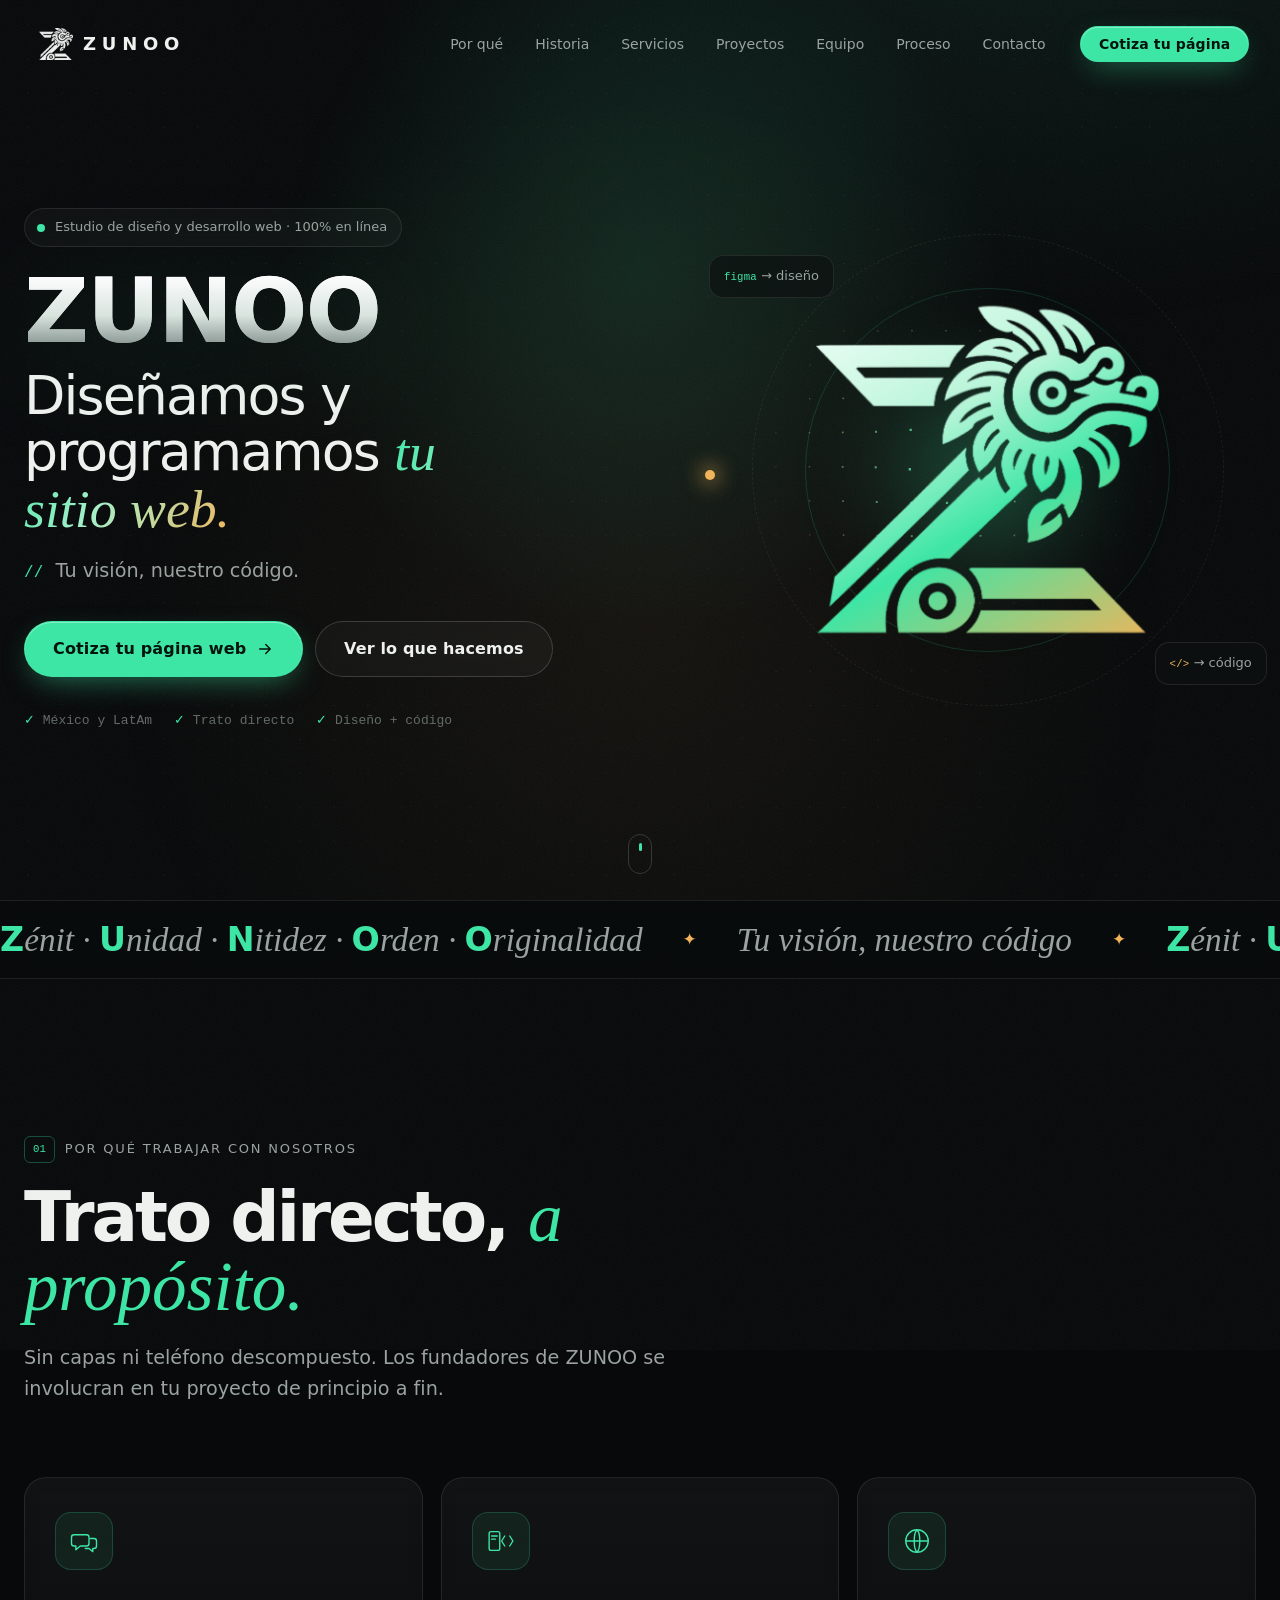
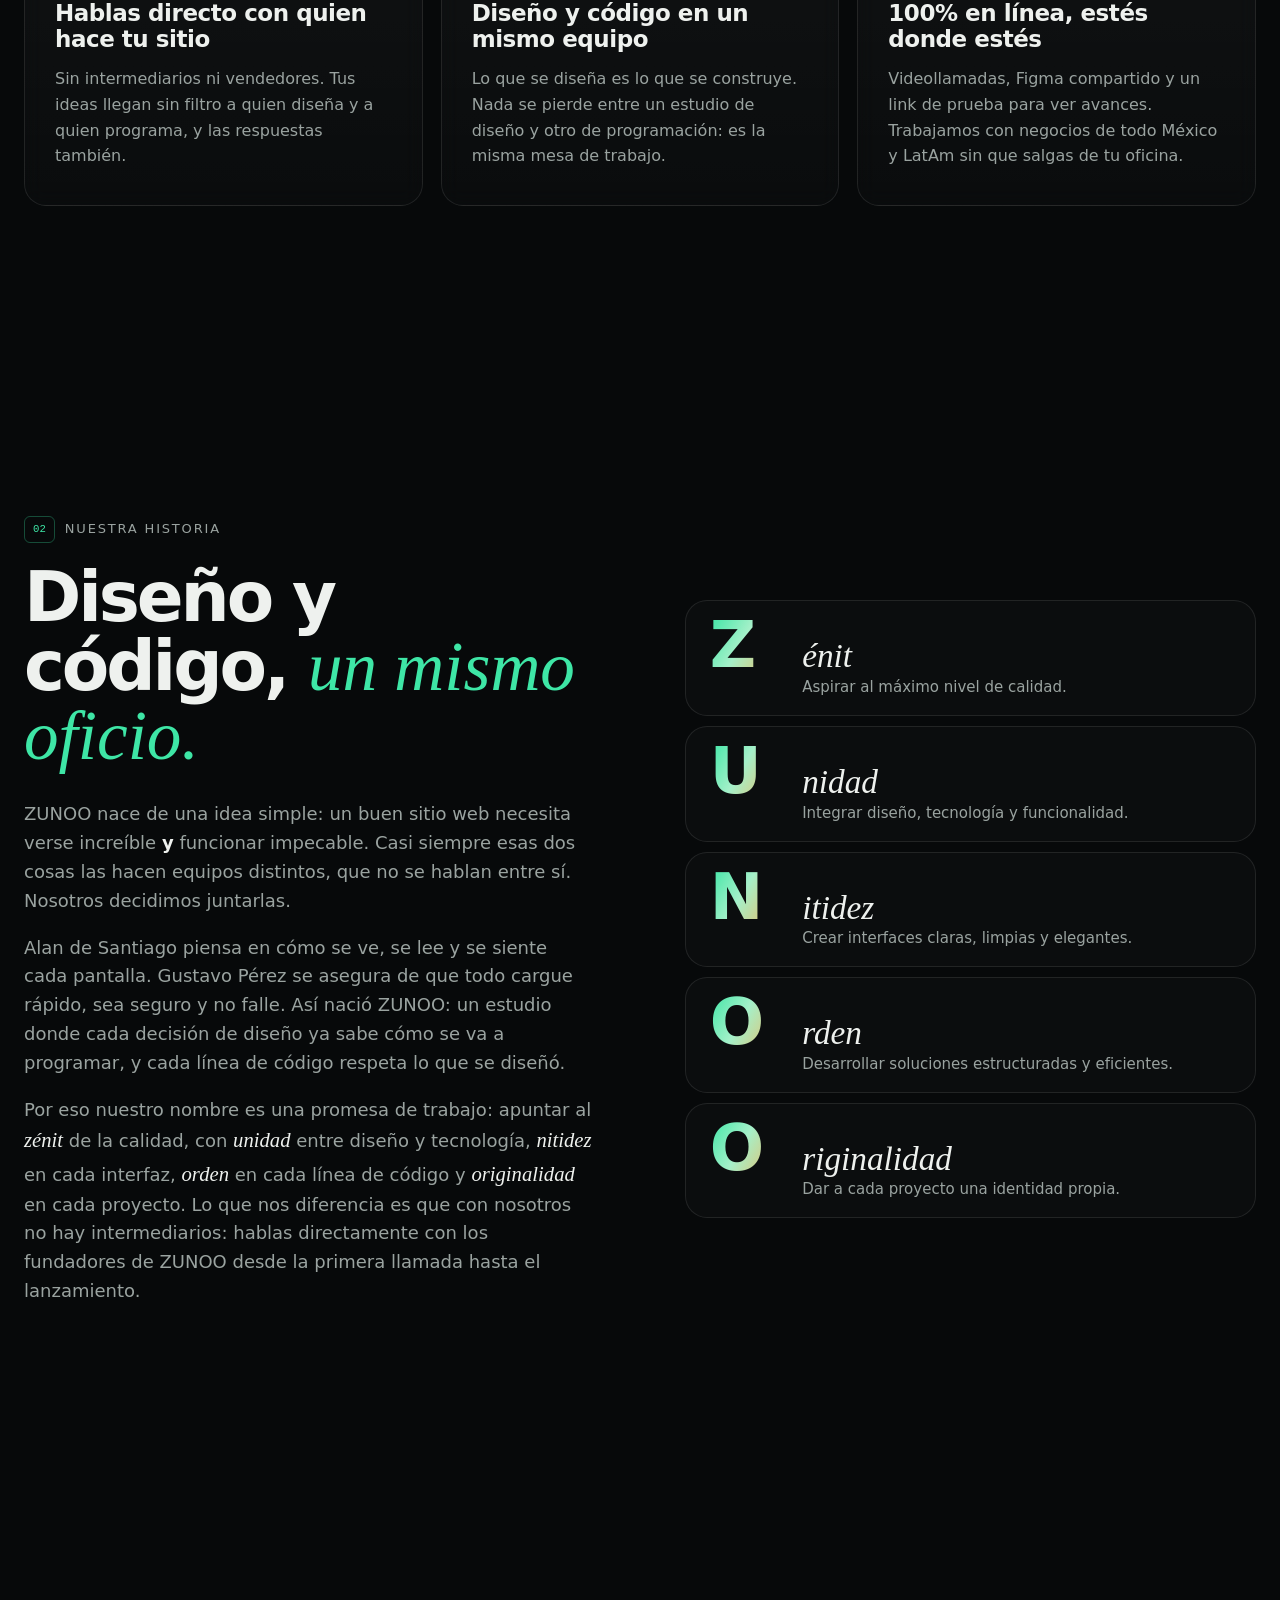
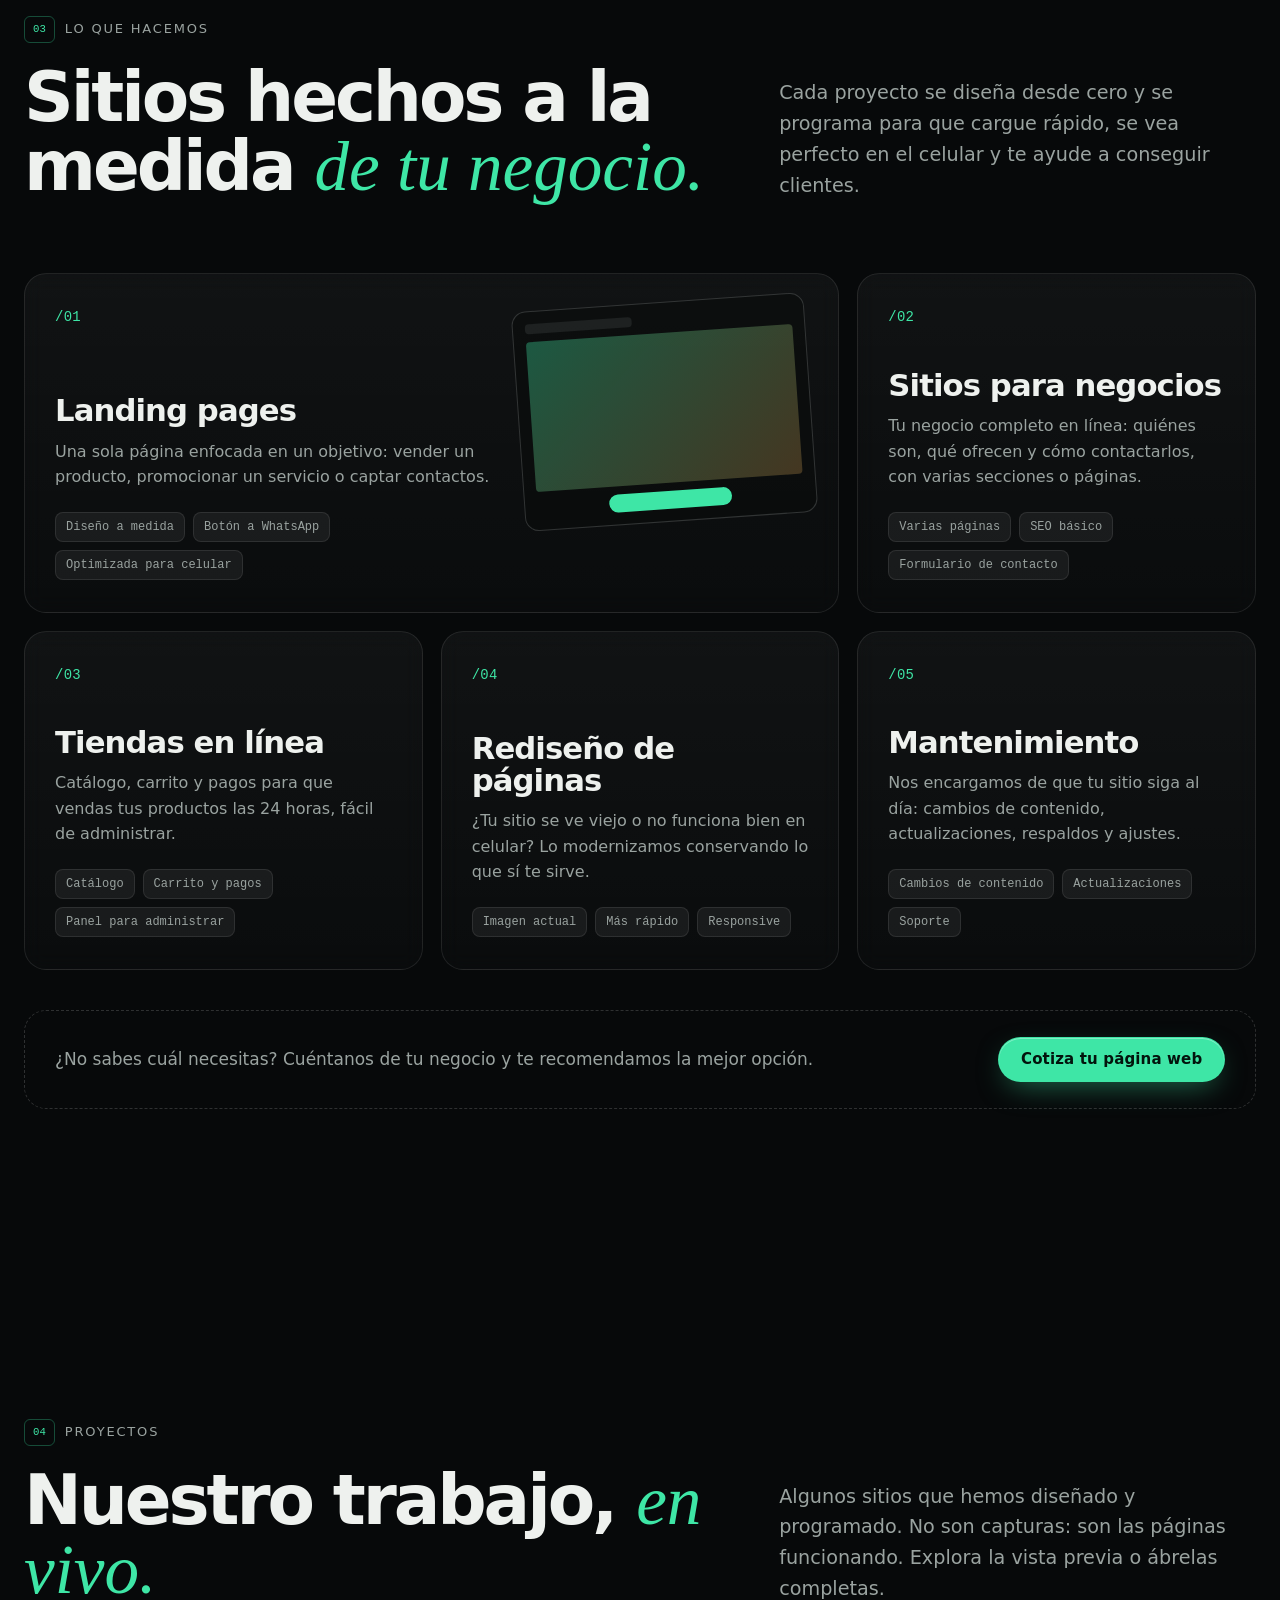
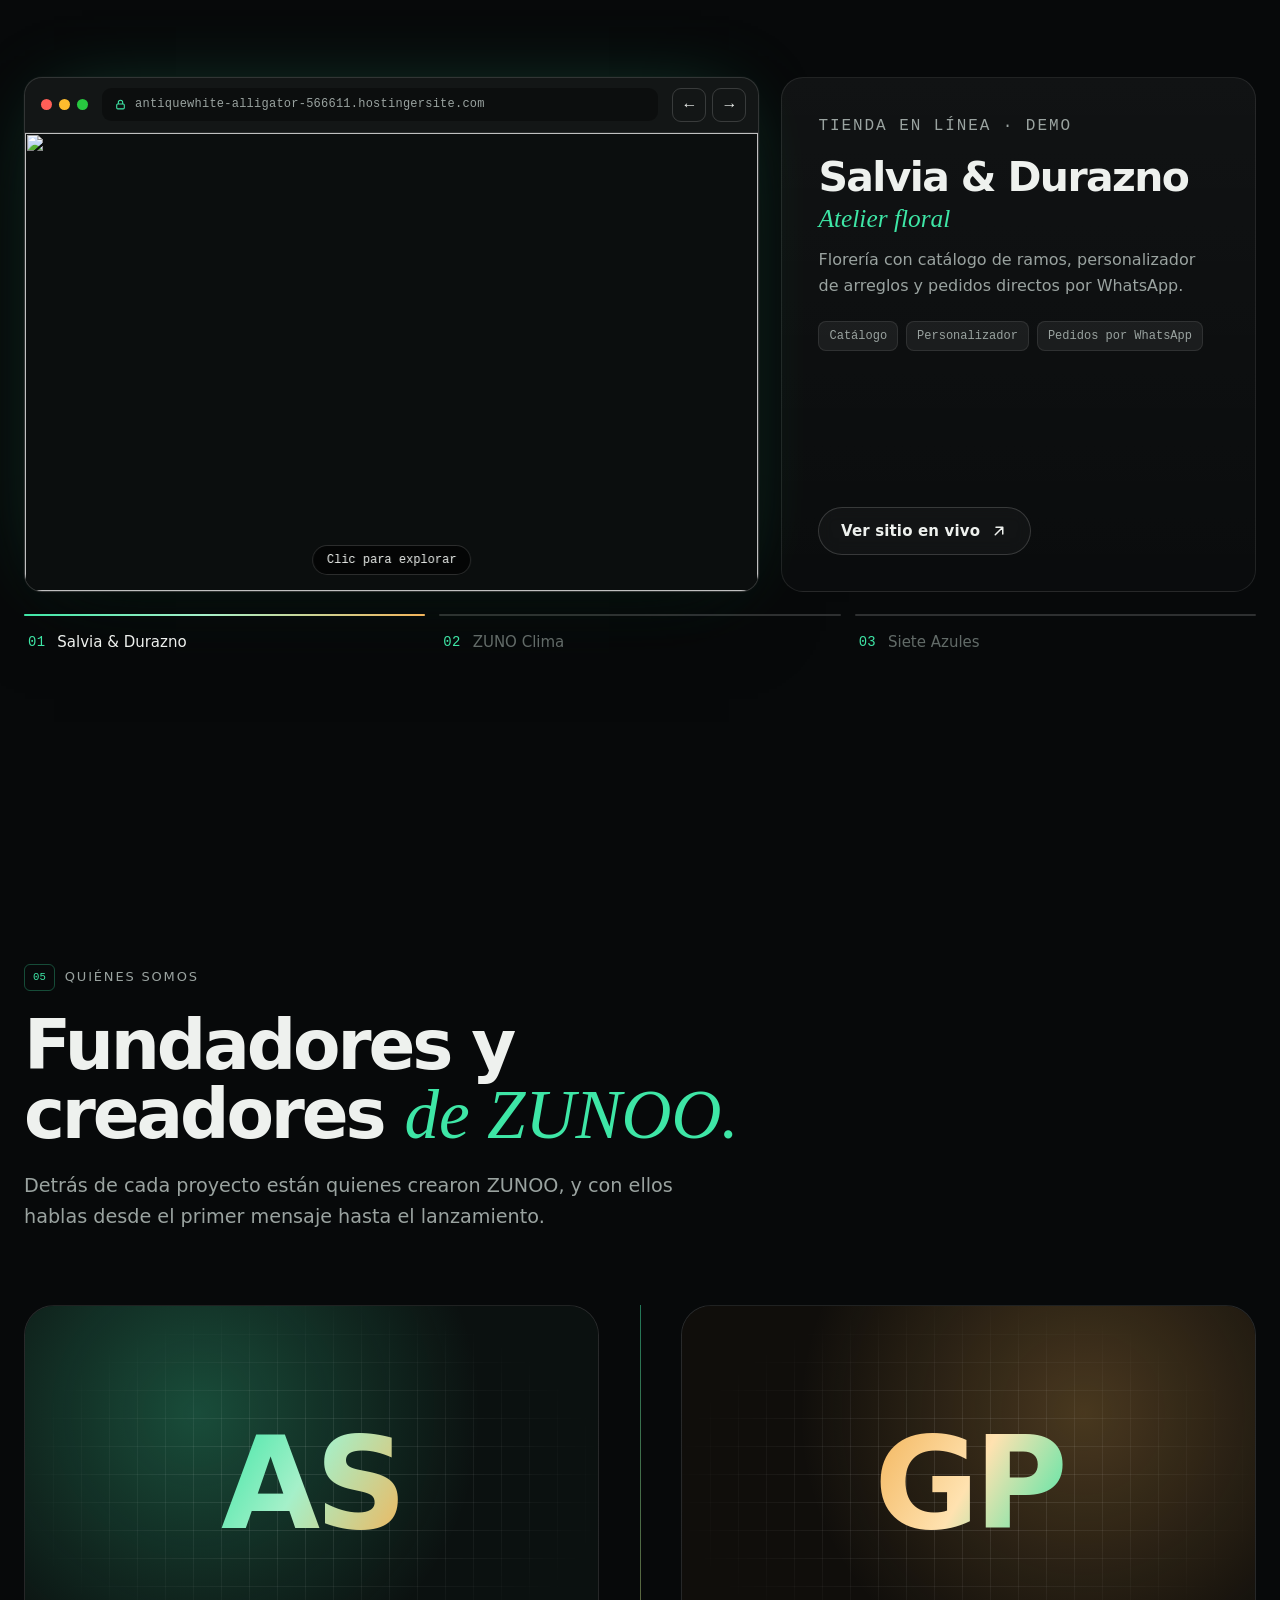
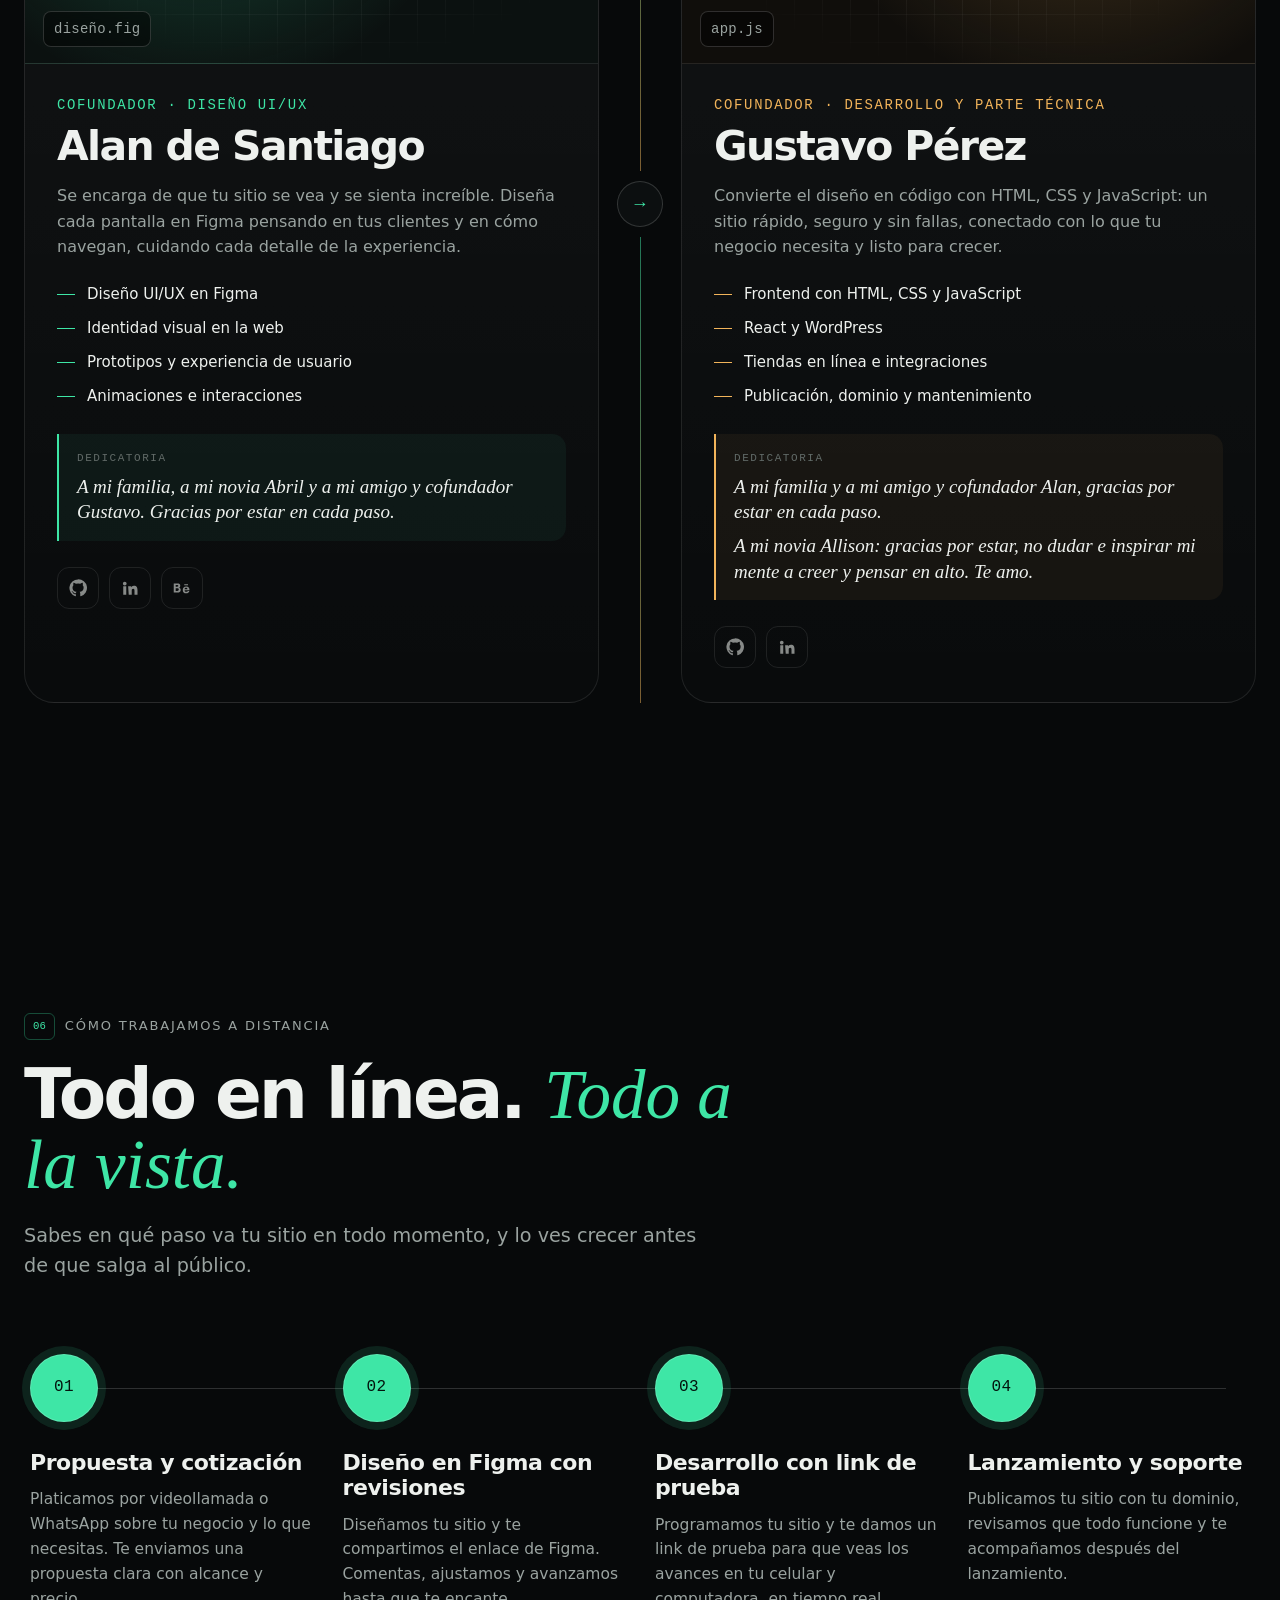
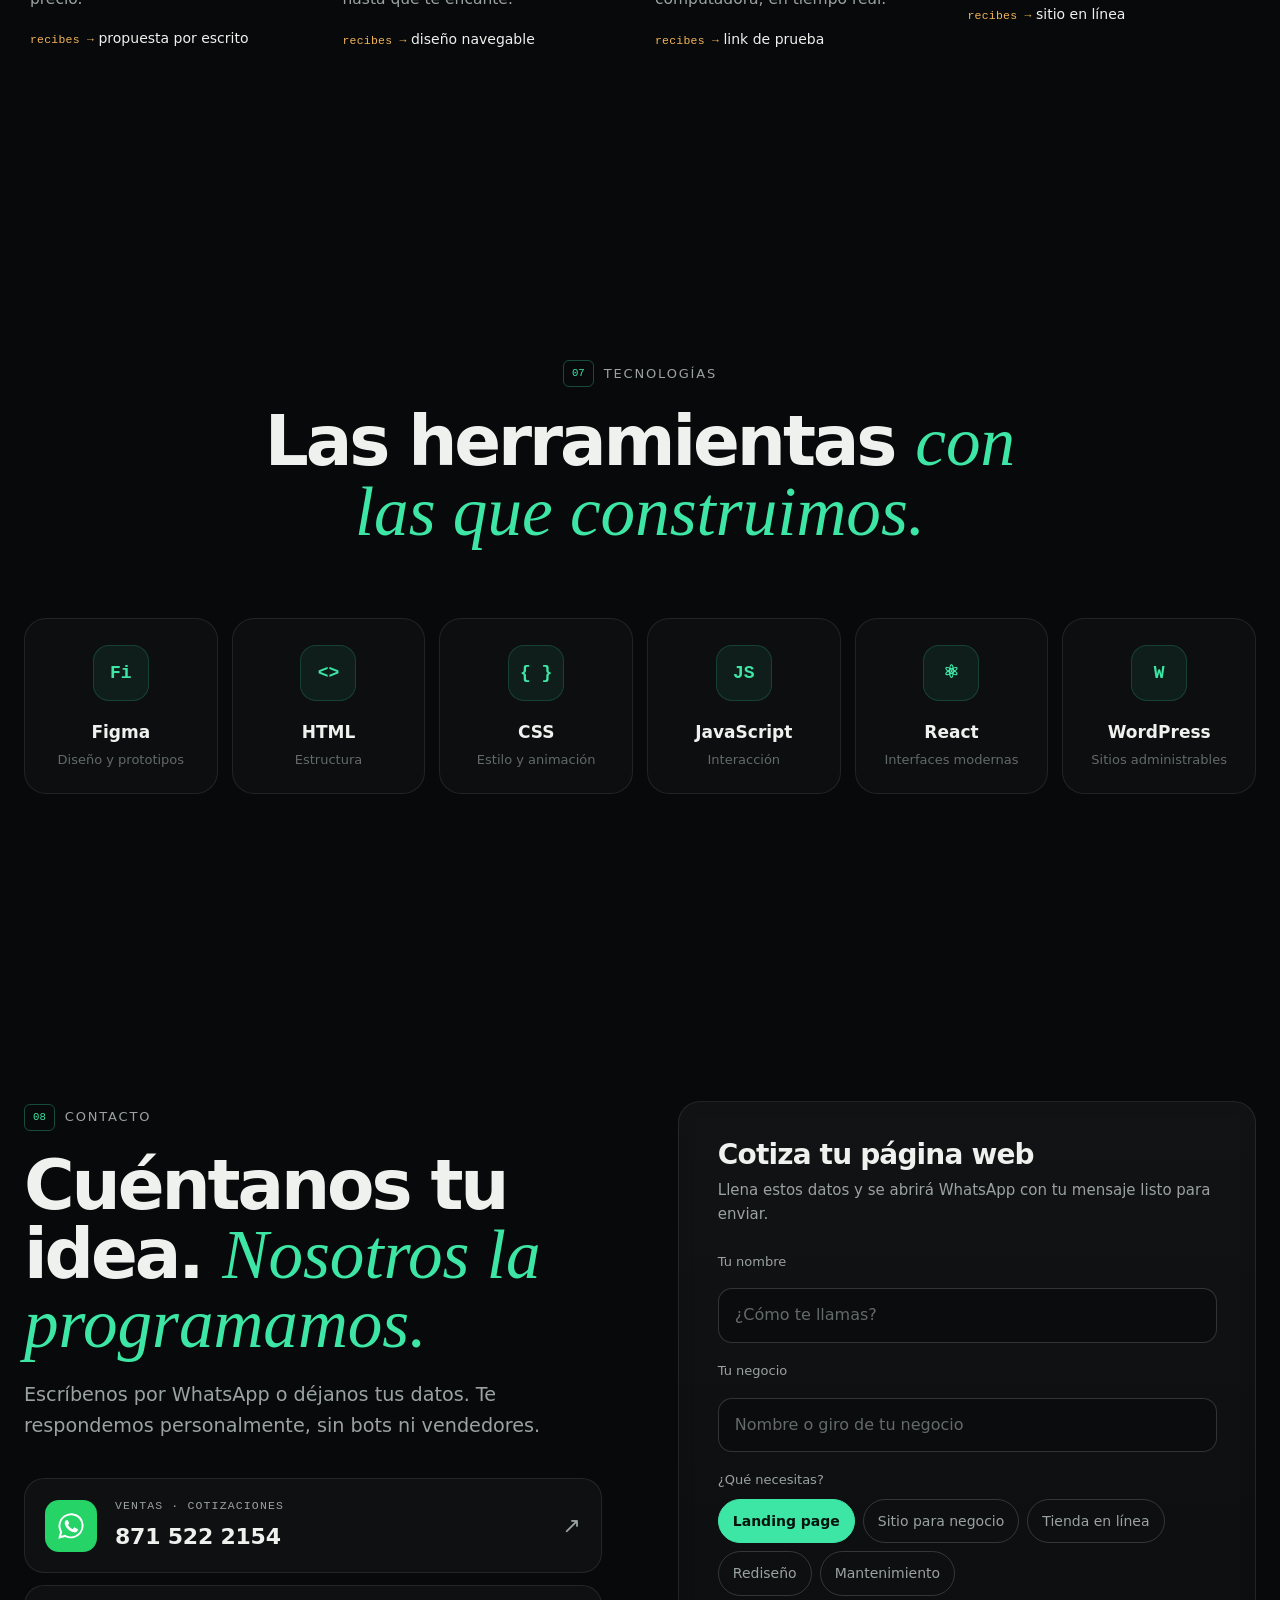
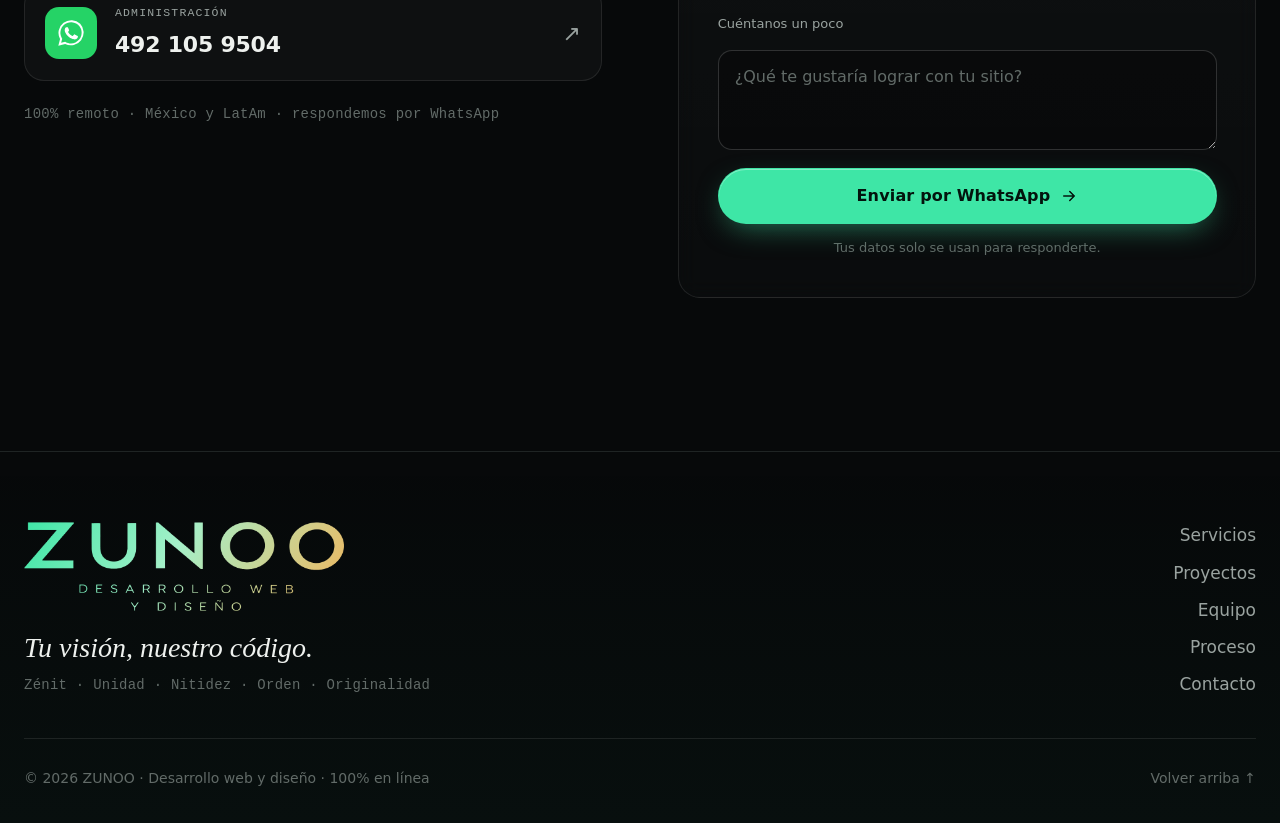
==== commit ef2dbb96: "Agregar sección Proyectos con carrusel de vistas previas en vivo Co-Authored-By: Claude Opus 5.5 <no" ====
--- a/index.html
+++ b/index.html
@@ -15,7 +15,7 @@
   <link rel="preconnect" href="https://fonts.googleapis.com">
   <link rel="preconnect" href="https://fonts.gstatic.com" crossorigin>
   <link href="https://fonts.googleapis.com/css2?family=Instrument+Serif:ital@0;1&family=Inter+Tight:wght@300;400;500;600;700&family=JetBrains+Mono:wght@400;500&family=Syne:wght@600;700;800&display=swap" rel="stylesheet">
-  <link rel="stylesheet" href="styles.css?v=20261016g">
+  <link rel="stylesheet" href="styles.css?v=20261017">
   <script type="application/ld+json">
   {
     "@context": "https://schema.org",
@@ -59,6 +59,7 @@
       <a href="#por-que">Por qué</a>
       <a href="#historia">Historia</a>
       <a href="#servicios">Servicios</a>
+      <a href="#proyectos">Proyectos</a>
       <a href="#equipo">Equipo</a>
       <a href="#proceso">Proceso</a>
       <a href="#contacto">Contacto</a>
@@ -72,6 +73,7 @@
       <a href="#por-que">Por qué ZUNOO</a>
       <a href="#historia">Nuestra historia</a>
       <a href="#servicios">Lo que hacemos</a>
+      <a href="#proyectos">Proyectos</a>
       <a href="#equipo">Quiénes somos</a>
       <a href="#proceso">Cómo trabajamos</a>
       <a href="#tecnologias">Tecnologías</a>
@@ -237,11 +239,74 @@
       </div>
     </section>
 
+    <!-- ================= WORK ================= -->
+    <section class="section work" id="proyectos">
+      <div class="wrap">
+        <header class="head head--split reveal">
+          <div>
+            <p class="kicker"><span class="mono">04</span> Proyectos</p>
+            <h2>Nuestro trabajo, <em>en vivo.</em></h2>
+          </div>
+          <p class="lead">Algunos sitios que hemos diseñado y programado. No son capturas: son las páginas funcionando. Explora la vista previa o ábrelas completas.</p>
+        </header>
+        <div class="work__stage reveal" data-work>
+          <div class="work__browser">
+            <div class="work__bar" aria-hidden="true">
+              <span class="work__lights"><i></i><i></i><i></i></span>
+              <span class="work__url mono"><svg viewBox="0 0 24 24"><rect x="5" y="11" width="14" height="9" rx="2"/><path d="M8 11V8a4 4 0 0 1 8 0v3"/></svg><b data-url>antiquewhite-alligator-566611.hostingersite.com</b></span>
+              <span class="work__nav">
+                <button class="work__arrow" data-prev aria-label="Proyecto anterior">←</button>
+                <button class="work__arrow" data-next aria-label="Proyecto siguiente">→</button>
+              </span>
+            </div>
+            <div class="work__viewport">
+              <div class="work__slide is-active" data-slide="0">
+                <img class="work__poster" src="https://antiquewhite-alligator-566611.hostingersite.com/assets/img/hero.webp" alt="" loading="lazy" decoding="async">
+                <div class="work__frame" data-src="https://antiquewhite-alligator-566611.hostingersite.com/#personaliza"></div>
+              </div>
+              <div class="work__slide" data-slide="1">
+                <img class="work__poster" src="https://lavenderblush-falcon-272327.hostingersite.com/assets/img/hero.webp" alt="" loading="lazy" decoding="async">
+                <div class="work__frame" data-src="https://lavenderblush-falcon-272327.hostingersite.com/?prueba=1#proceso"></div>
+              </div>
+              <div class="work__slide" data-slide="2">
+                <img class="work__poster" src="https://bisque-narwhal-197874.hostingersite.com/assets/img/hero.webp" alt="" loading="lazy" decoding="async">
+                <div class="work__frame" data-src="https://bisque-narwhal-197874.hostingersite.com/"></div>
+              </div>
+            </div>
+          </div>
+          <div class="work__side">
+          <article class="work__info is-active" data-info="0">
+            <p class="work__tag mono">Tienda en línea · Demo</p>
+            <h3>Salvia &amp; Durazno <em>Atelier floral</em></h3>
+            <p>Florería con catálogo de ramos, personalizador de arreglos y pedidos directos por WhatsApp.</p>
+            <ul class="tags"><li>Catálogo</li><li>Personalizador</li><li>Pedidos por WhatsApp</li></ul>
+            <a class="btn btn--ghost work__open" href="https://antiquewhite-alligator-566611.hostingersite.com/#personaliza" target="_blank" rel="noopener">Ver sitio en vivo <svg viewBox="0 0 24 24" aria-hidden="true"><path d="M7 17 17 7M8 7h9v9"/></svg></a>
+          </article>
+          <article class="work__info" data-info="1">
+            <p class="work__tag mono">Sitio para negocio</p>
+            <h3>ZUNO Clima <em>Minisplits en Torreón</em></h3>
+            <p>Instalación y mantenimiento de minisplits, con calculadora de toneladas y ahorro con IA y cotización en línea.</p>
+            <ul class="tags"><li>Calculadora con IA</li><li>Cotizador</li><li>WhatsApp</li></ul>
+            <a class="btn btn--ghost work__open" href="https://lavenderblush-falcon-272327.hostingersite.com/?prueba=1#proceso" target="_blank" rel="noopener">Ver sitio en vivo <svg viewBox="0 0 24 24" aria-hidden="true"><path d="M7 17 17 7M8 7h9v9"/></svg></a>
+          </article>
+          <article class="work__info" data-info="2">
+            <p class="work__tag mono">Hotelería · Demo</p>
+            <h3>Siete Azules <em>Hotel de laguna en Bacalar</em></h3>
+            <p>Hotel boutique frente a la laguna: suites, alberca, spa y restaurante, con mapa interactivo y reservas.</p>
+            <ul class="tags"><li>Galería de suites</li><li>Mapa interactivo</li><li>Reservas</li></ul>
+            <a class="btn btn--ghost work__open" href="https://bisque-narwhal-197874.hostingersite.com/" target="_blank" rel="noopener">Ver sitio en vivo <svg viewBox="0 0 24 24" aria-hidden="true"><path d="M7 17 17 7M8 7h9v9"/></svg></a>
+          </article>
+          </div>
+        </div>
+        <div class="work__dots" role="tablist" aria-label="Proyectos"><button class="work__dot is-active" data-go="0" aria-label="Ver Salvia &amp; Durazno"><span></span><b class="mono">01</b><i>Salvia &amp; Durazno</i></button><button class="work__dot" data-go="1" aria-label="Ver ZUNO Clima"><span></span><b class="mono">02</b><i>ZUNO Clima</i></button><button class="work__dot" data-go="2" aria-label="Ver Siete Azules"><span></span><b class="mono">03</b><i>Siete Azules</i></button></div>
+      </div>
+    </section>
+
     <!-- ================= TEAM ================= -->
     <section class="section" id="equipo">
       <div class="wrap">
         <header class="head reveal">
-          <p class="kicker"><span class="mono">04</span> Quiénes somos</p>
+          <p class="kicker"><span class="mono">05</span> Quiénes somos</p>
           <h2>Fundadores y creadores <em>de ZUNOO.</em></h2>
           <p class="lead">Detrás de cada proyecto están quienes crearon ZUNOO, y con ellos hablas desde el primer mensaje hasta el lanzamiento.</p>
         </header>
@@ -311,7 +376,7 @@
     <section class="section" id="proceso">
       <div class="wrap">
         <header class="head reveal">
-          <p class="kicker"><span class="mono">05</span> Cómo trabajamos a distancia</p>
+          <p class="kicker"><span class="mono">06</span> Cómo trabajamos a distancia</p>
           <h2>Todo en línea. <em>Todo a la vista.</em></h2>
           <p class="lead">Sabes en qué paso va tu sitio en todo momento, y lo ves crecer antes de que salga al público.</p>
         </header>
@@ -348,7 +413,7 @@
     <section class="section tech" id="tecnologias">
       <div class="wrap">
         <header class="head head--center reveal">
-          <p class="kicker"><span class="mono">06</span> Tecnologías</p>
+          <p class="kicker"><span class="mono">07</span> Tecnologías</p>
           <h2>Las herramientas <em>con las que construimos.</em></h2>
         </header>
         <ul class="stack reveal" aria-label="Tecnologías">
@@ -366,7 +431,7 @@
     <section class="section contact" id="contacto">
       <div class="wrap contact__grid">
         <div class="contact__copy reveal">
-          <p class="kicker"><span class="mono">07</span> Contacto</p>
+          <p class="kicker"><span class="mono">08</span> Contacto</p>
           <h2>Cuéntanos tu idea. <em>Nosotros la programamos.</em></h2>
           <p class="lead">Escríbenos por WhatsApp o déjanos tus datos. Te respondemos personalmente, sin bots ni vendedores.</p>
 
@@ -432,6 +497,7 @@
       </div>
       <nav class="footer__nav" aria-label="Pie de página">
         <a href="#servicios">Servicios</a>
+        <a href="#proyectos">Proyectos</a>
         <a href="#equipo">Equipo</a>
         <a href="#proceso">Proceso</a>
         <a href="#contacto">Contacto</a>
@@ -448,7 +514,7 @@
     <svg viewBox="0 0 24 24"><path d="M20.5 3.5A11.8 11.8 0 0 0 1.9 17.6L.3 23.7l6.3-1.6A11.8 11.8 0 0 0 20.5 3.5zM12 21.6c-1.8 0-3.5-.5-5-1.4l-.4-.2-3.7 1 1-3.6-.2-.4A9.8 9.8 0 1 1 12 21.6zm5.4-7.3c-.3-.1-1.8-.9-2-1-.3-.1-.5-.1-.7.2l-.9 1.1c-.2.2-.3.2-.6.1-1.6-.8-2.7-1.4-3.8-3.3-.3-.5.3-.5.8-1.6.1-.2 0-.4 0-.5l-.9-2.2c-.2-.6-.5-.5-.7-.5h-.6c-.2 0-.5.1-.8.4-.3.3-1 1-1 2.5s1.1 2.9 1.2 3.1c.1.2 2.1 3.2 5.1 4.5 1.9.8 2.6.9 3.6.7.6-.1 1.8-.7 2-1.5.3-.7.3-1.3.2-1.5-.1-.1-.3-.2-.6-.3z"/></svg>
   </a>
 
-  <script defer src="lib/manifest.js?v=20261016g"></script>
-  <script defer src="main.js?v=20261016g"></script>
+  <script defer src="lib/manifest.js?v=20261017"></script>
+  <script defer src="main.js?v=20261017"></script>
 </body>
 </html>
--- a/styles.css
+++ b/styles.css
@@ -324,6 +324,82 @@
 .svc__art i:nth-child(3) { width: 46%; justify-self: center; border-radius: 999px; background: var(--jade); }
 .mid-cta { margin-top: 40px; display: flex; align-items: center; justify-content: space-between; gap: 24px; padding: 26px 30px; border: 1px dashed var(--line-2); border-radius: var(--radius); }
 .mid-cta p { color: var(--muted); font-size: 17px; }
+
+
+/* ---------- Work / projects slider ---------- */
+.work__stage { display: grid; grid-template-columns: minmax(0, 1.55fr) minmax(0, 1fr); gap: 22px; align-items: stretch; }
+.work__browser {
+  position: relative; border: 1px solid var(--line-2); border-radius: 18px; overflow: hidden;
+  background: #0b0e0e; box-shadow: 0 40px 80px -30px rgba(0,0,0,.8), 0 0 0 1px rgba(255,255,255,.02), 0 0 80px -30px rgba(62,230,166,.35);
+}
+.work__bar { display: flex; align-items: center; gap: 14px; padding: 10px 12px 10px 16px; border-bottom: 1px solid var(--line); background: rgba(255,255,255,.03); }
+.work__lights { display: flex; gap: 7px; }
+.work__lights i { width: 11px; height: 11px; border-radius: 50%; background: #ff5f57; }
+.work__lights i:nth-child(2) { background: #febc2e; } .work__lights i:nth-child(3) { background: #28c840; }
+.work__url { flex: 1; min-width: 0; display: flex; align-items: center; gap: 8px; padding: 7px 12px; border-radius: 9px; background: rgba(0,0,0,.35); color: var(--muted); font-size: 12px; }
+.work__url svg { width: 13px; height: 13px; flex: none; fill: none; stroke: var(--jade); stroke-width: 2; }
+.work__url b { font-weight: 400; overflow: hidden; text-overflow: ellipsis; white-space: nowrap; }
+.work__nav { display: flex; gap: 6px; }
+.work__arrow { width: 34px; height: 34px; border-radius: 9px; border: 1px solid var(--line-2); background: transparent; color: var(--text); cursor: pointer; font-size: 16px; transition: border-color .3s, color .3s, background .3s; }
+.work__arrow:hover { border-color: var(--jade); color: var(--jade); background: rgba(62,230,166,.08); }
+.work__viewport { position: relative; aspect-ratio: 16 / 10; overflow: hidden; background: #0b0e0e; }
+.work__slide {
+  position: absolute; inset: 0; opacity: 0; visibility: hidden;
+  transform: scale(1.04); clip-path: inset(0 0 0 100%);
+  transition: opacity .9s var(--ease), transform 1.2s var(--ease), clip-path 1s var(--ease), visibility 0s 1s;
+}
+.work__slide.is-active { opacity: 1; visibility: visible; transform: none; clip-path: inset(0 0 0 0); transition: opacity .9s var(--ease), transform 1.2s var(--ease), clip-path 1s var(--ease), visibility 0s; }
+.work__poster { position: absolute; inset: 0; width: 100%; height: 100%; object-fit: cover; filter: saturate(1.05); }
+.work__frame { position: absolute; inset: 0; overflow: hidden; }
+.work__frame iframe {
+  position: absolute; top: 0; left: 0; width: 1440px; height: 900px; border: 0; background: transparent;
+  transform-origin: 0 0; transform: scale(var(--s, .5)); pointer-events: none;
+  opacity: 0; transition: opacity .6s var(--ease);
+}
+.work__frame iframe.is-loaded { opacity: 1; }
+.work__stage.is-interactive .work__frame iframe { pointer-events: auto; }
+.work__viewport::after {
+  content: "Clic para explorar"; position: absolute; left: 50%; bottom: 16px; transform: translateX(-50%);
+  padding: 8px 14px; border-radius: 999px; font: 500 12px/1 var(--f-mono); color: var(--text);
+  background: rgba(0,0,0,.6); border: 1px solid var(--line-2); backdrop-filter: blur(8px); pointer-events: none;
+  transition: opacity .3s;
+}
+.work__stage.is-interactive .work__viewport::after { opacity: 0; }
+.work__side { position: relative; display: grid; }
+.work__info {
+  grid-area: 1 / 1; display: flex; flex-direction: column; padding: clamp(24px, 3vw, 36px);
+  border: 1px solid var(--line); border-radius: var(--radius); background: linear-gradient(180deg, rgba(255,255,255,.045), rgba(255,255,255,.015));
+  opacity: 0; visibility: hidden; transform: translateY(18px); transition: opacity .7s var(--ease), transform .7s var(--ease), visibility 0s .7s;
+}
+.work__info.is-active { opacity: 1; visibility: visible; transform: none; transition: opacity .7s var(--ease) .15s, transform .7s var(--ease) .15s, visibility 0s; }
+.work__tag { color: var(--amber); text-transform: uppercase; letter-spacing: .12em; margin-bottom: 18px; }
+.work__info h3 { font: 600 clamp(32px, 3.2vw, 46px)/1 var(--f-body); letter-spacing: -.04em; margin-bottom: 16px; }
+.work__info h3 em { display: block; margin-top: 8px; font-size: .62em; color: var(--jade); letter-spacing: 0; }
+.work__info > p { color: var(--muted); font-size: 16px; }
+.work__open { margin-top: auto; align-self: flex-start; }
+.work__info .tags { margin-bottom: 28px; }
+.work__dots { display: grid; grid-template-columns: repeat(3, 1fr); gap: 14px; margin-top: 22px; }
+.work__dot { position: relative; display: grid; grid-template-columns: auto 1fr; align-items: center; gap: 4px 12px; padding: 16px 4px 0; text-align: left; background: none; border: 0; color: var(--dim); cursor: pointer; font: inherit; }
+.work__dot span { position: absolute; top: 0; left: 0; right: 0; height: 2px; background: var(--line-2); border-radius: 2px; overflow: hidden; }
+.work__dot span::after { content: ""; position: absolute; inset: 0; background: var(--grad); transform-origin: 0 50%; transform: scaleX(0); }
+.work__dot.is-active span::after { animation: workfill var(--dur, 7s) linear forwards; }
+.work__stage.is-paused ~ .work__dots .work__dot.is-active span::after, .work__dots.is-paused .work__dot.is-active span::after { animation-play-state: paused; }
+.work__dot.is-done span::after { transform: scaleX(1); }
+.work__dot b { color: var(--jade); font-weight: 500; }
+.work__dot i { font-style: normal; font-size: 15px; transition: color .3s; }
+.work__dot.is-active i, .work__dot:hover i { color: var(--text); }
+@keyframes workfill { to { transform: scaleX(1); } }
+
+@media (max-width: 1080px) {
+  .work__stage { grid-template-columns: 1fr; }
+}
+@media (max-width: 640px) {
+  .work__lights { display: none; }
+  .work__viewport { aspect-ratio: 4 / 3.4; }
+  .work__dots { gap: 10px; }
+  .work__dot i { display: none; }
+  .work__viewport::after { content: "Toca para explorar"; }
+}
 
 /* ---------- Team ---------- */
 .team { display: grid; grid-template-columns: 1fr auto 1fr; gap: 18px; align-items: stretch; }
@@ -486,6 +562,7 @@
   body.menu-open .drawer nav a:nth-child(2) { transition-delay: .04s; } body.menu-open .drawer nav a:nth-child(3) { transition-delay: .08s; }
   body.menu-open .drawer nav a:nth-child(4) { transition-delay: .12s; } body.menu-open .drawer nav a:nth-child(5) { transition-delay: .16s; }
   body.menu-open .drawer nav a:nth-child(6) { transition-delay: .2s; } body.menu-open .drawer nav a:nth-child(7) { transition-delay: .24s; }
+  body.menu-open .drawer nav a:nth-child(8) { transition-delay: .28s; }
   body.menu-open { overflow: hidden; }
 
   .hero__inner { grid-template-columns: minmax(0, 1fr); text-align: left; }
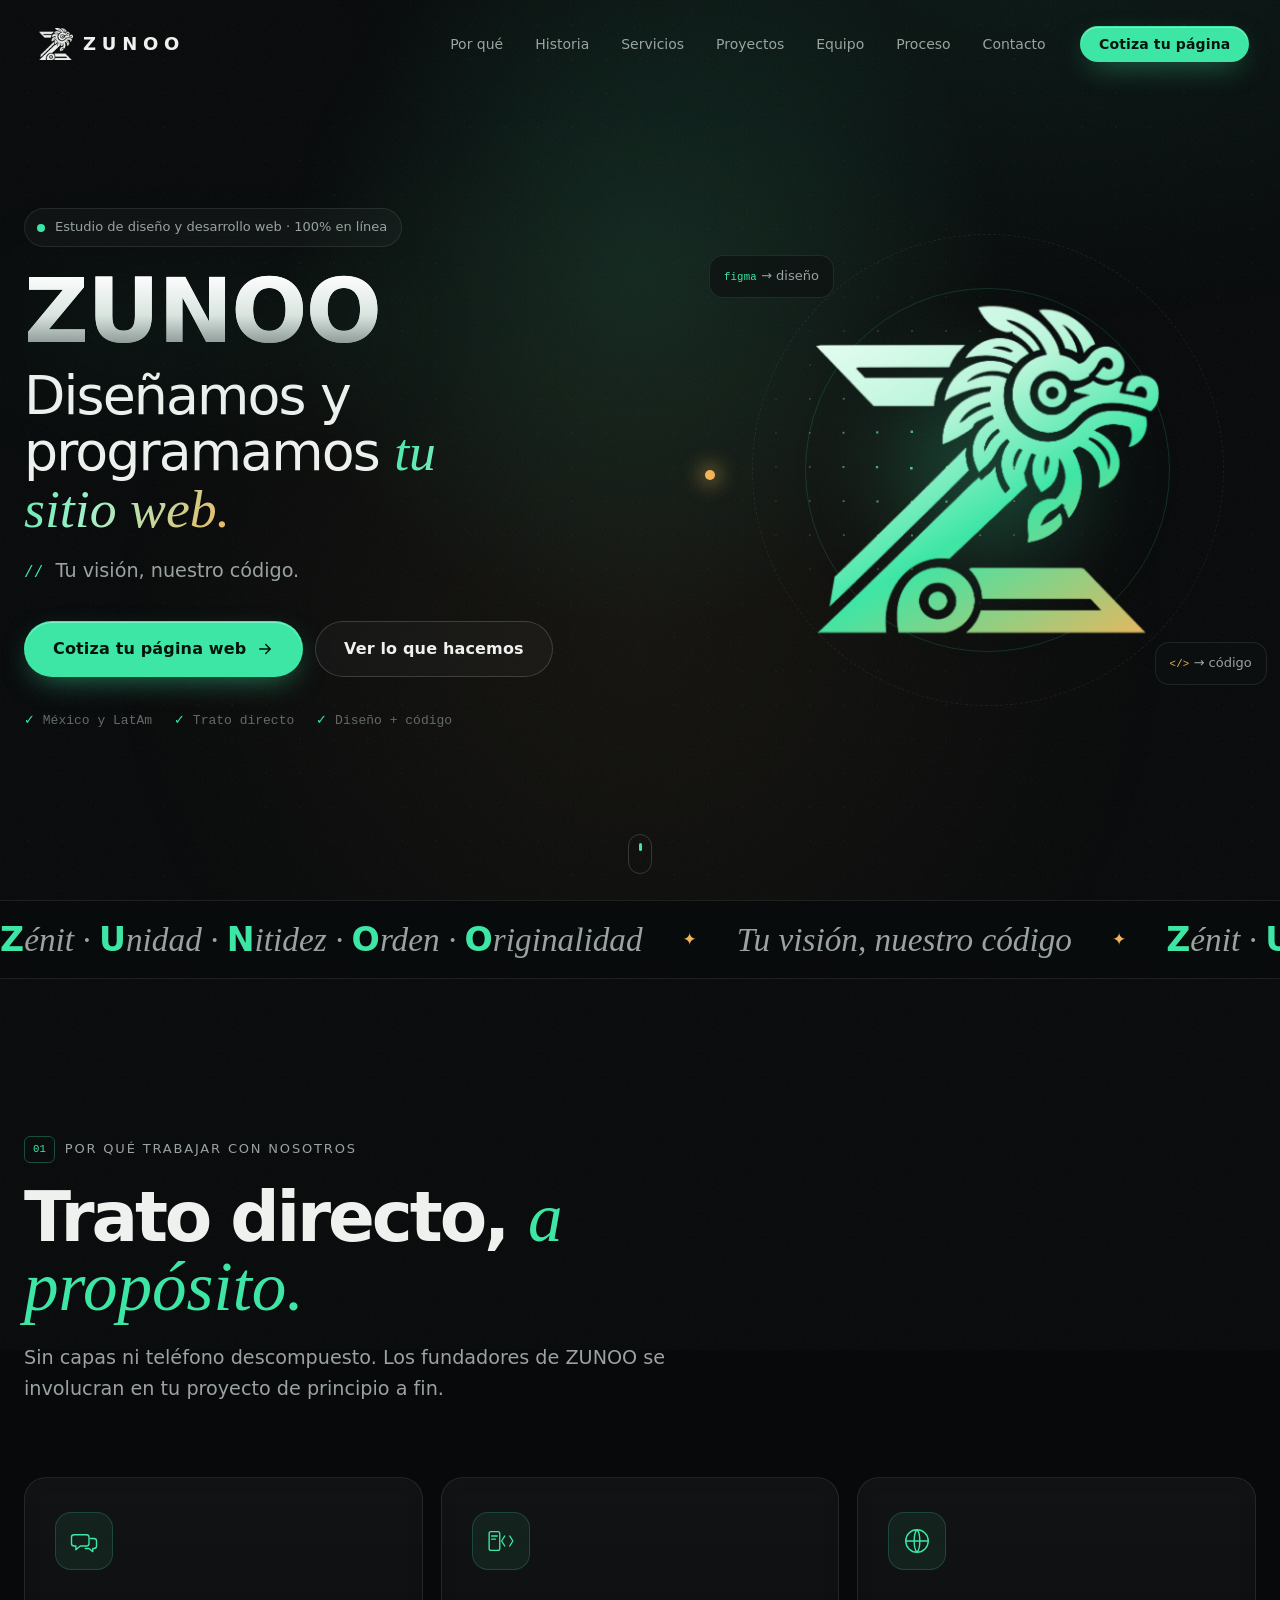
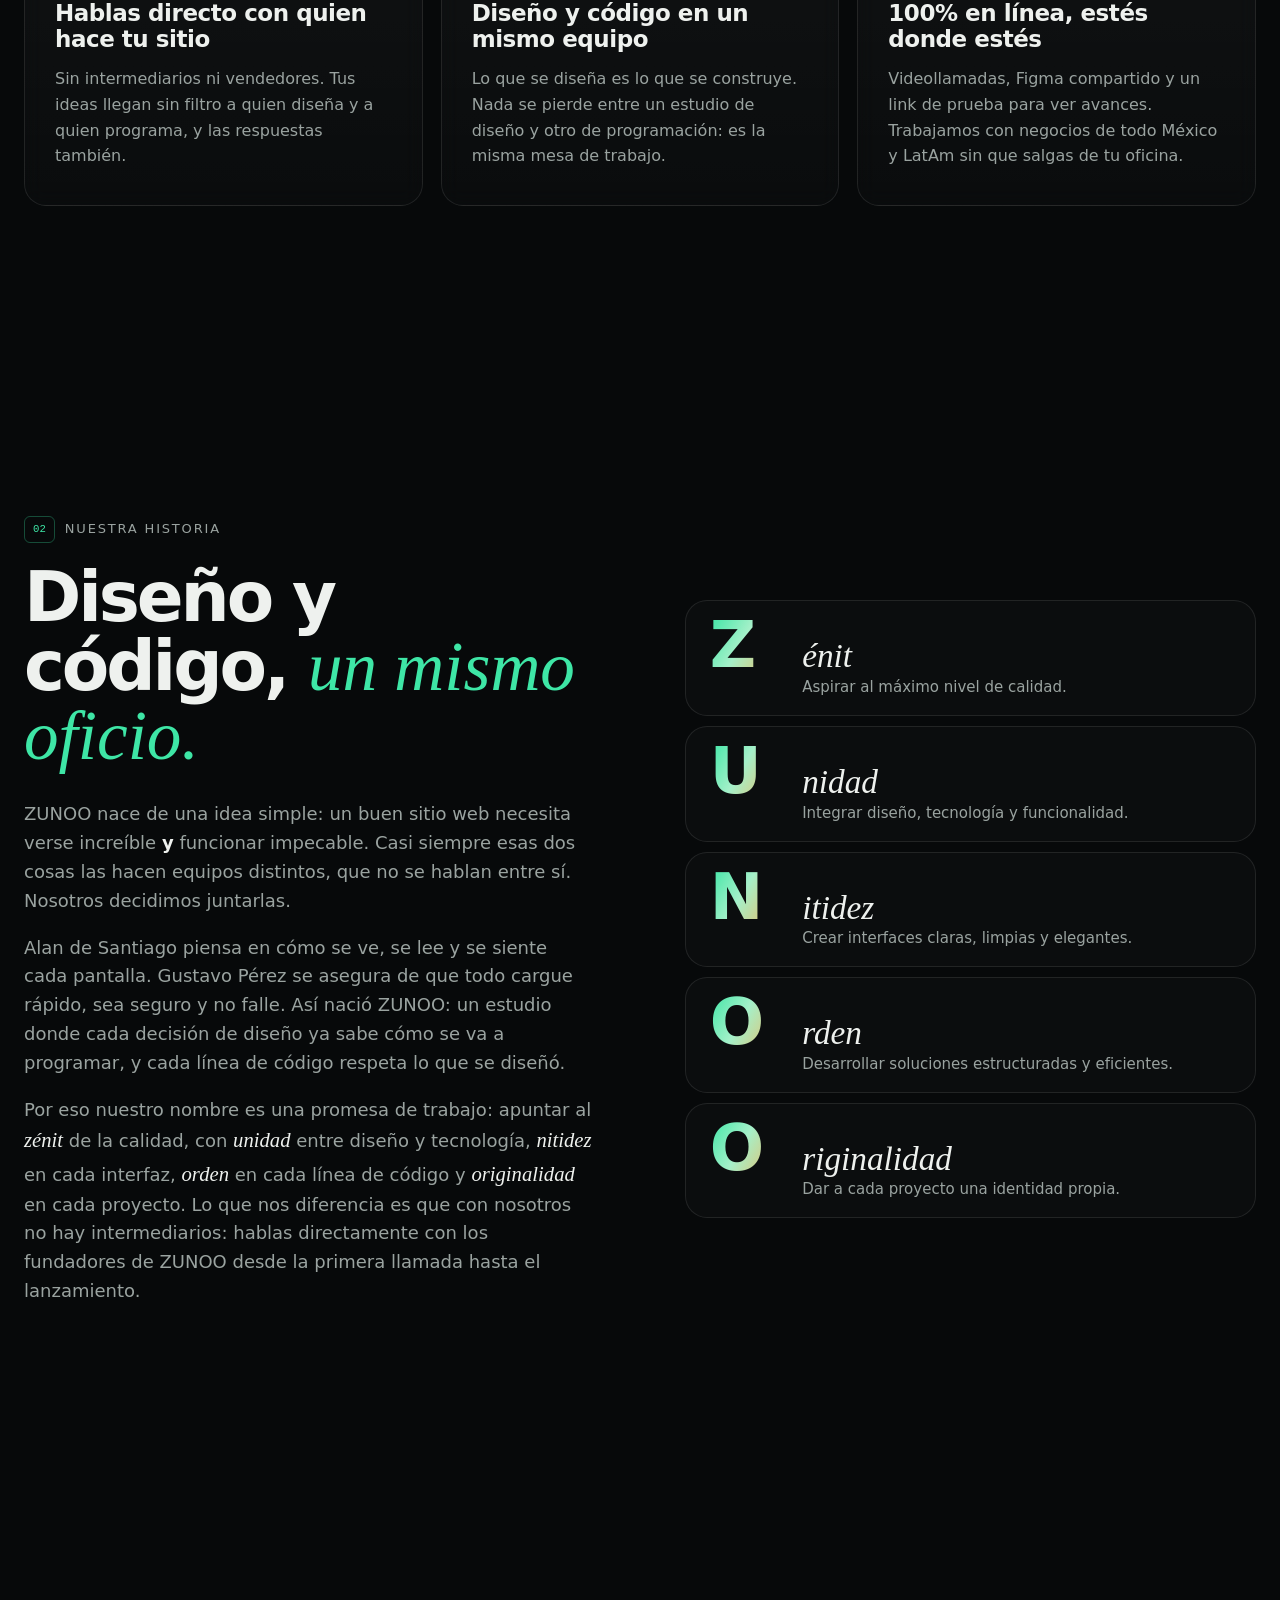
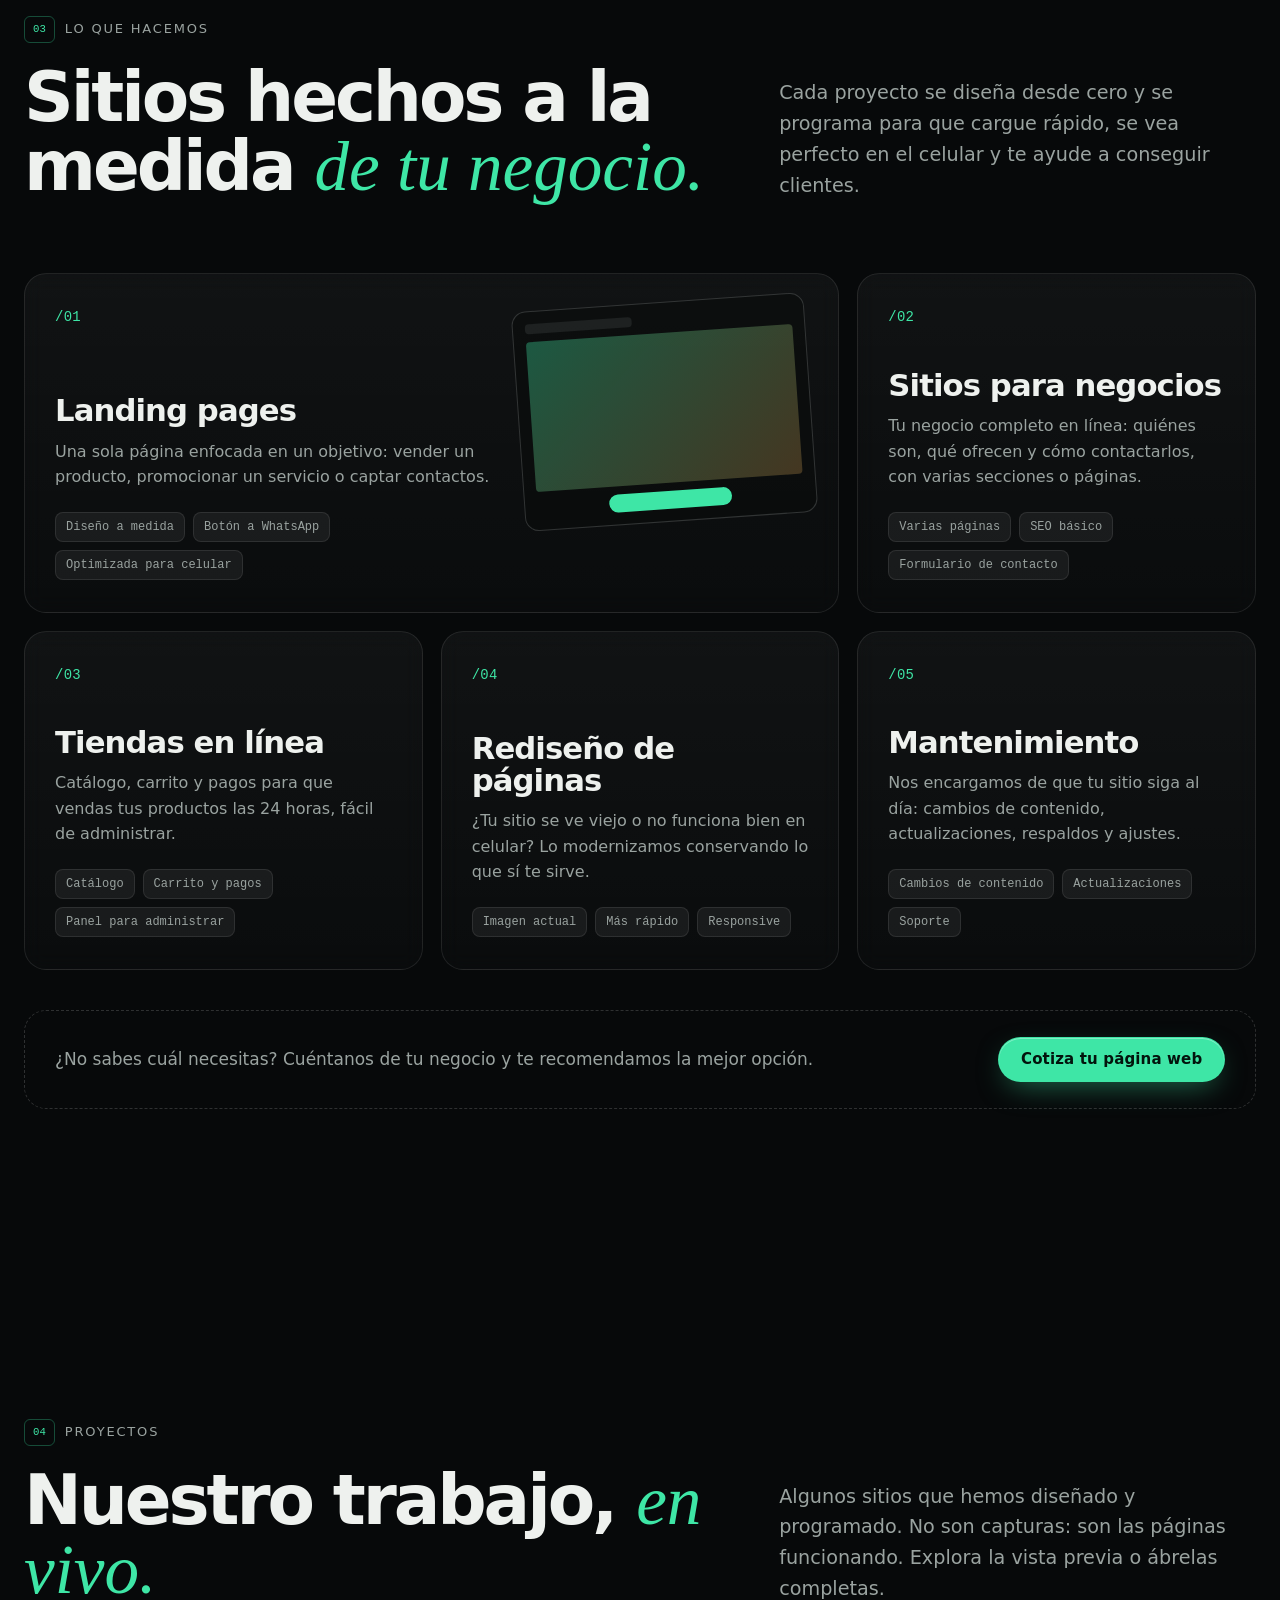
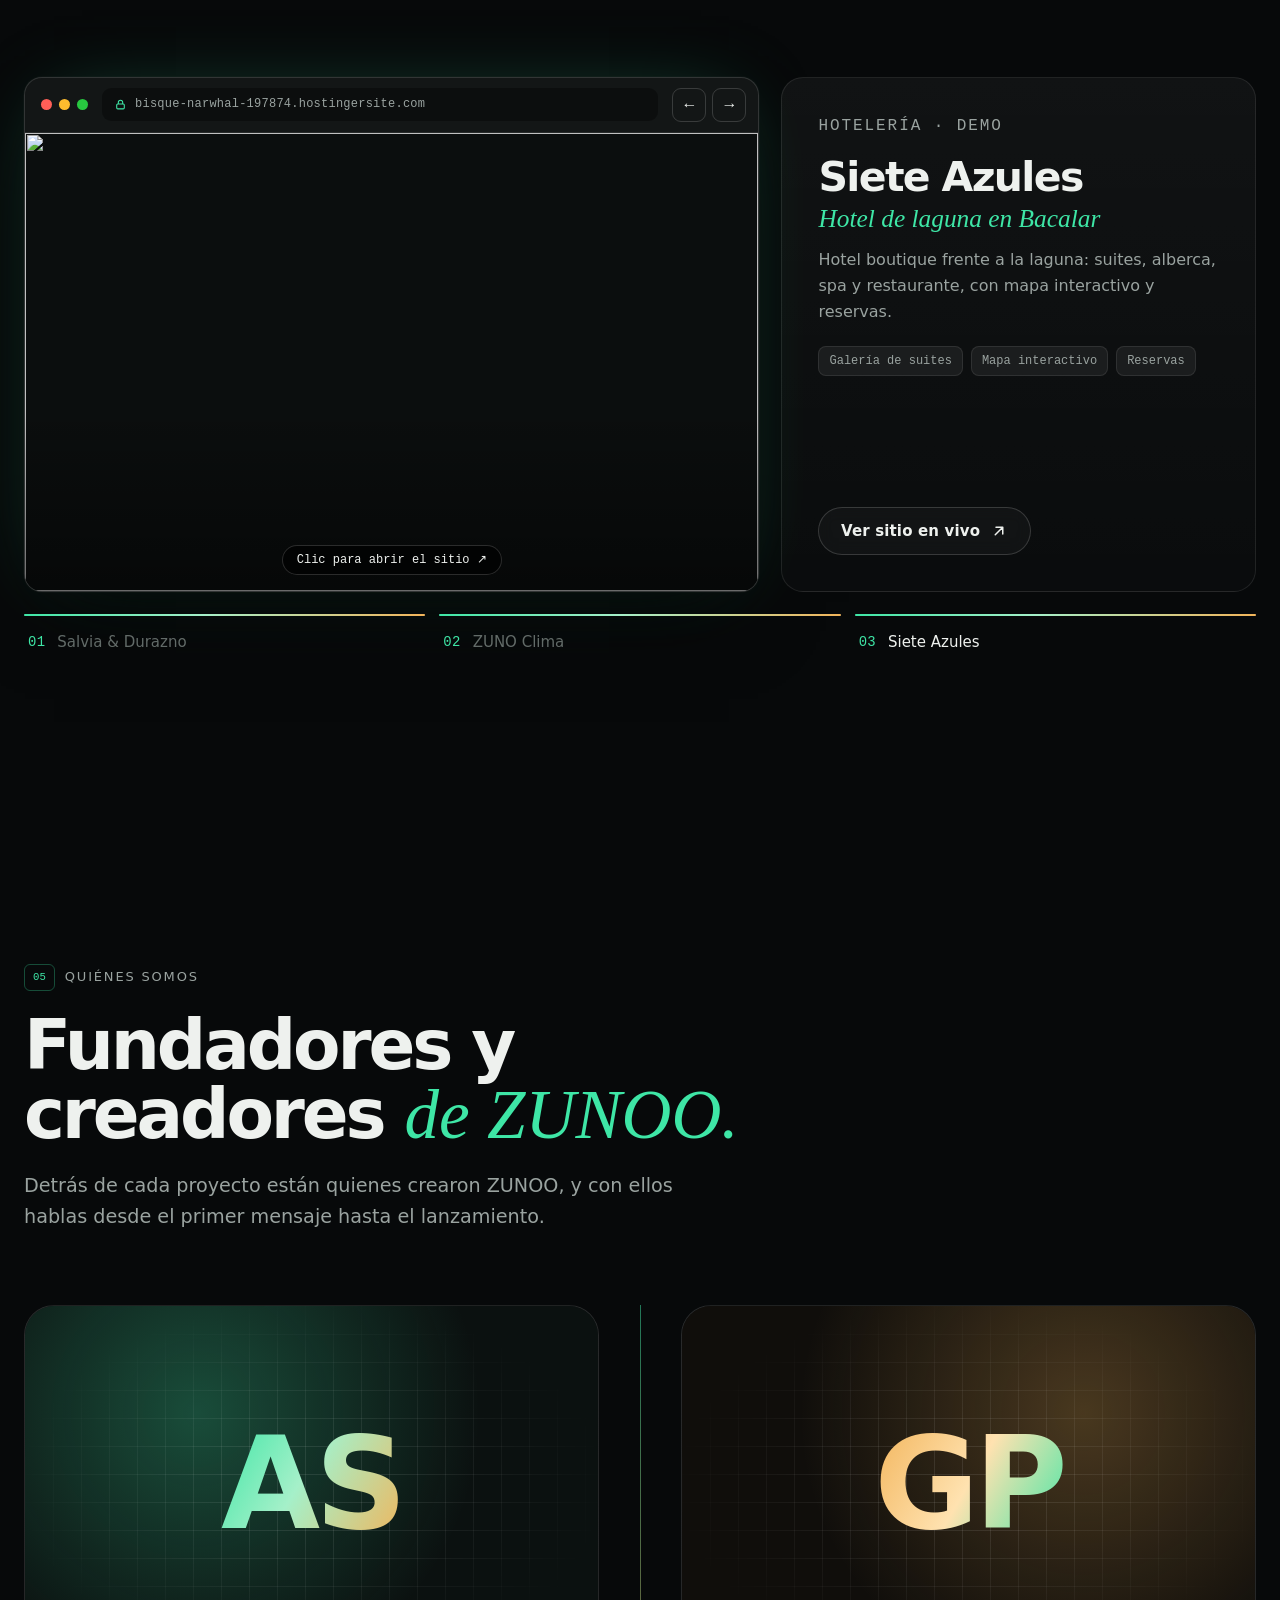
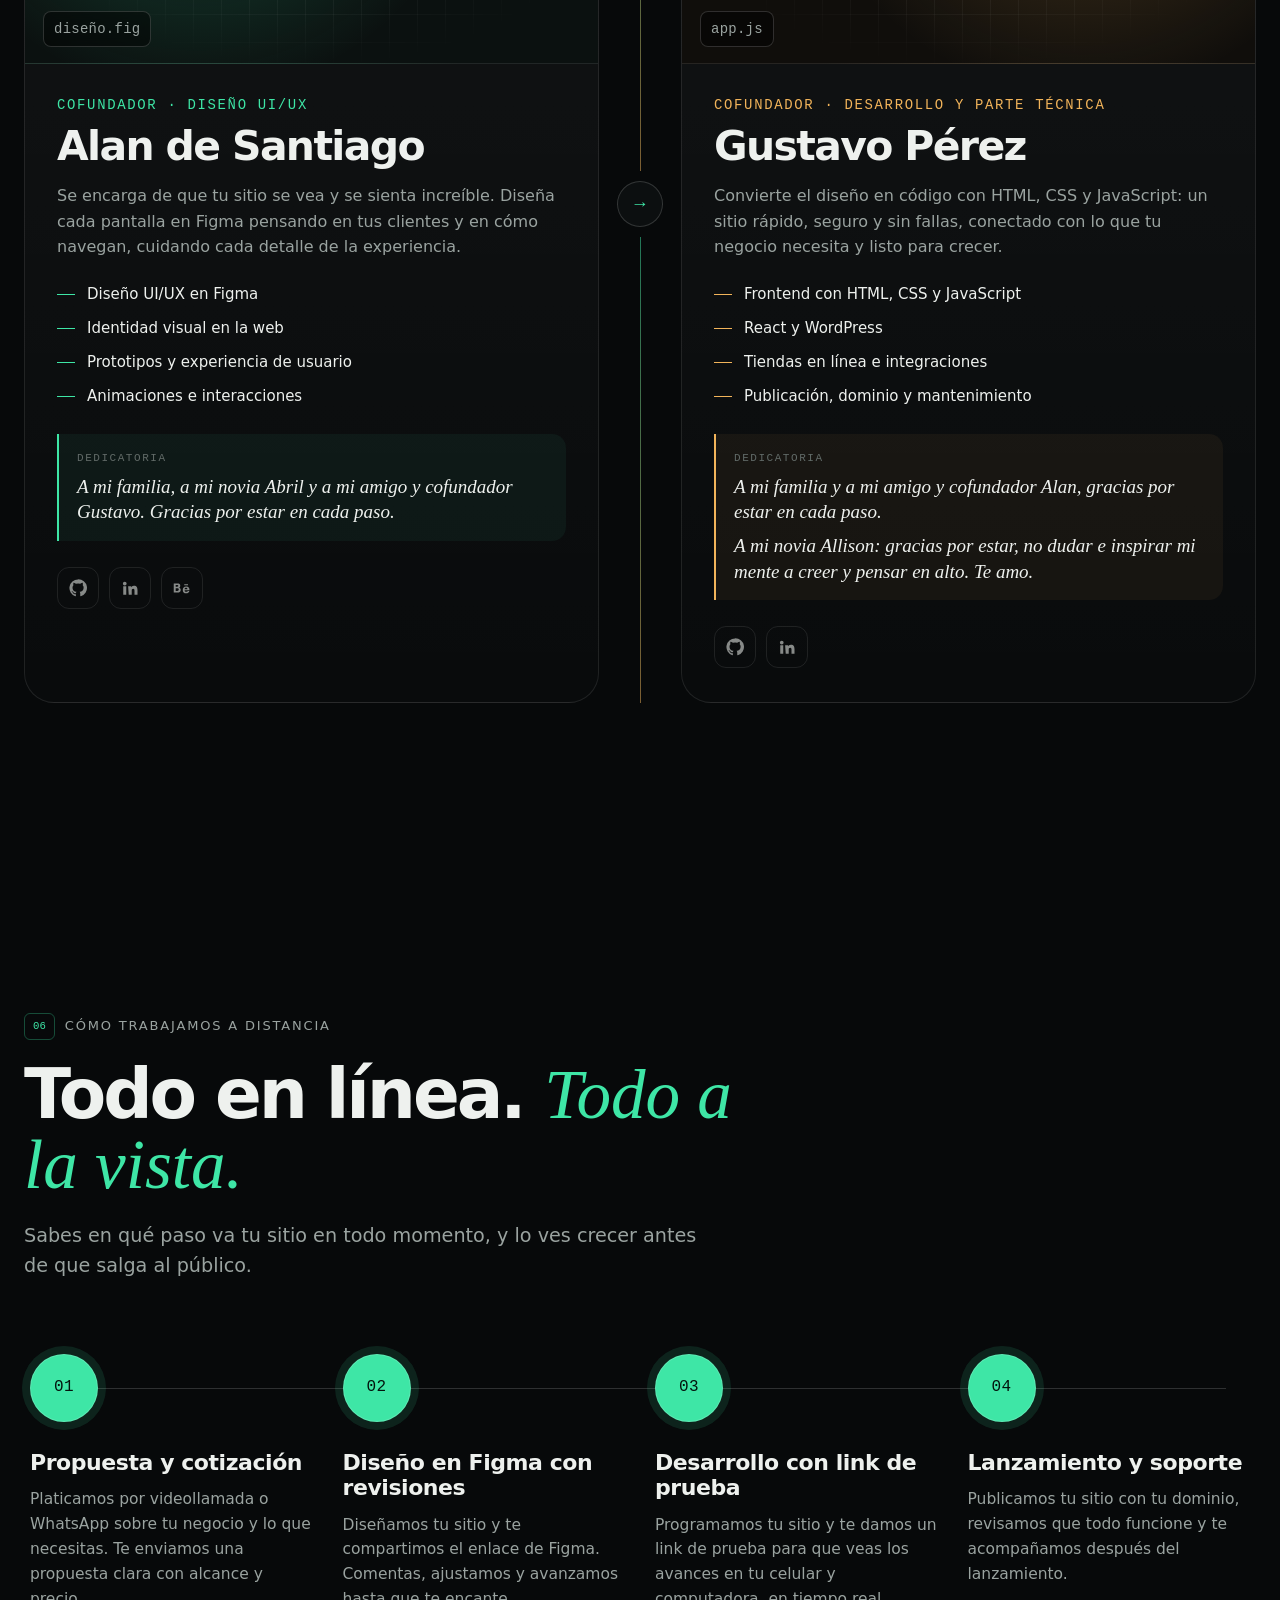
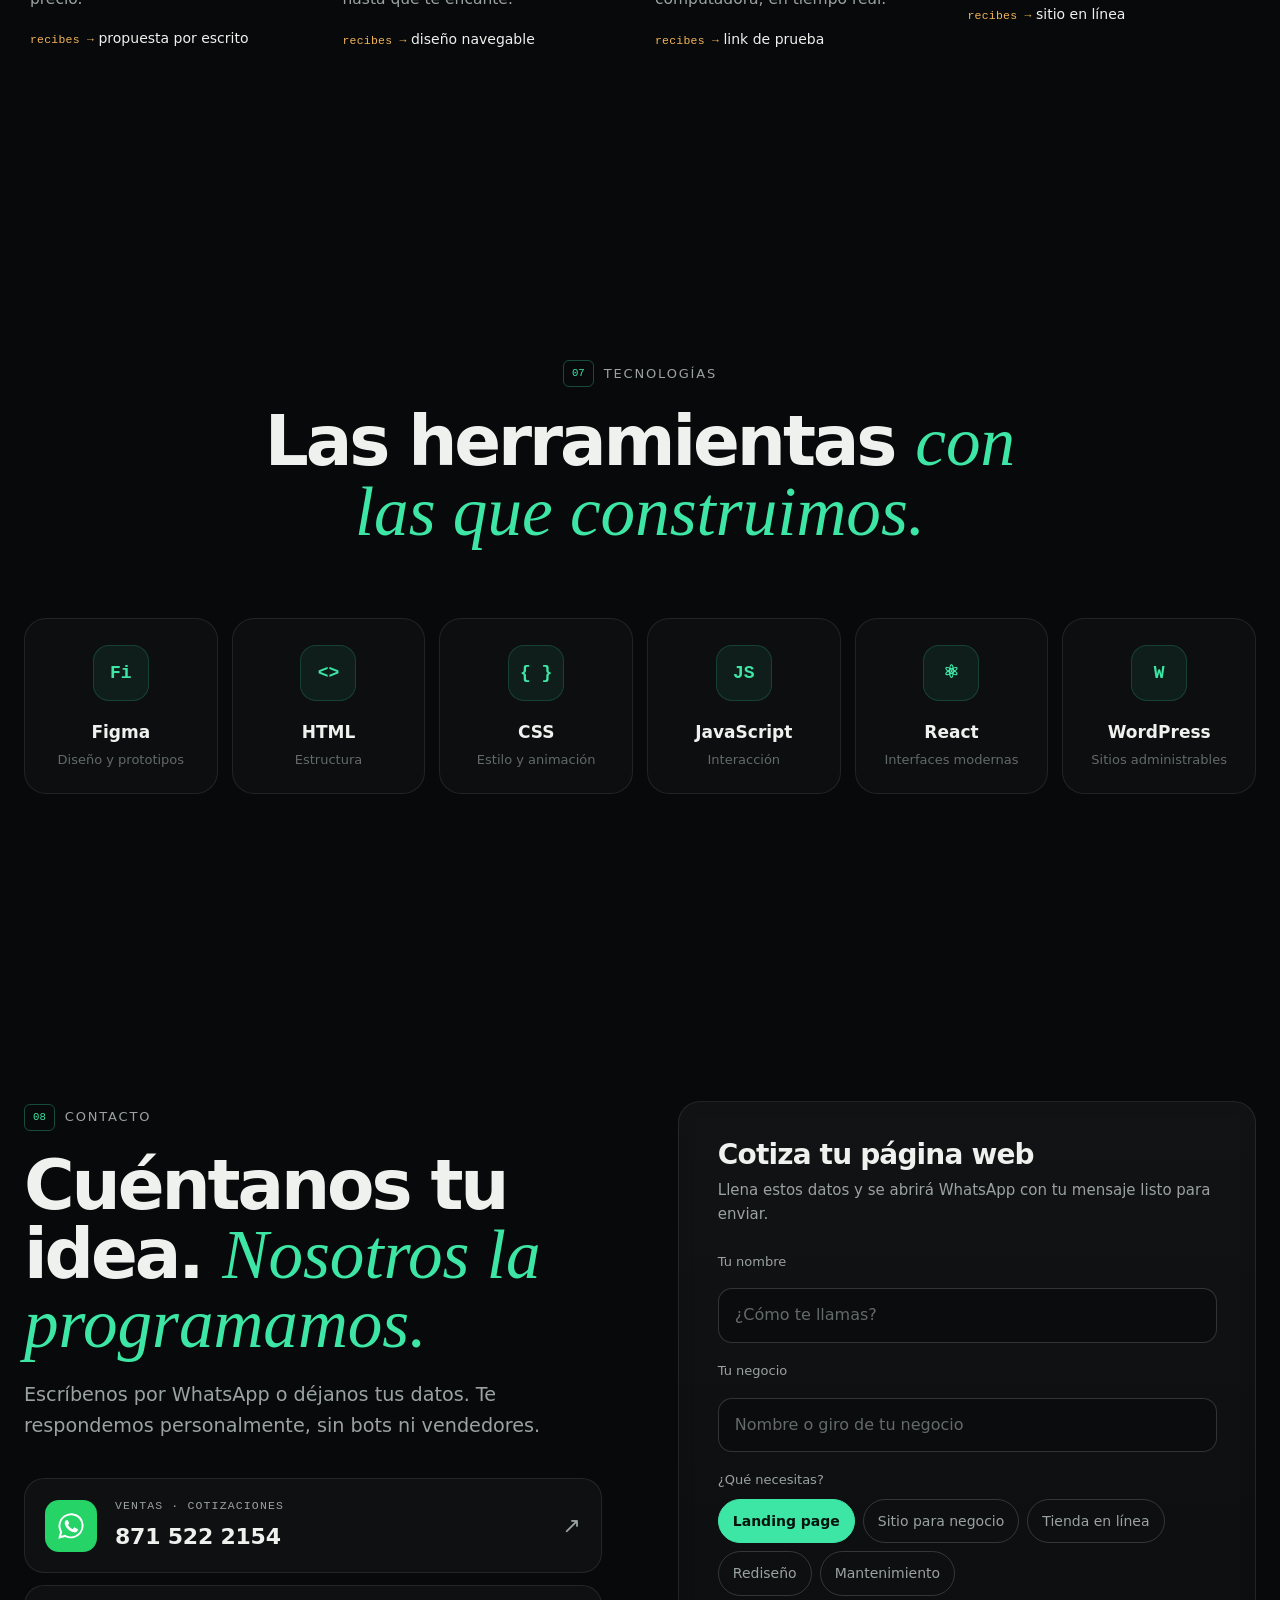
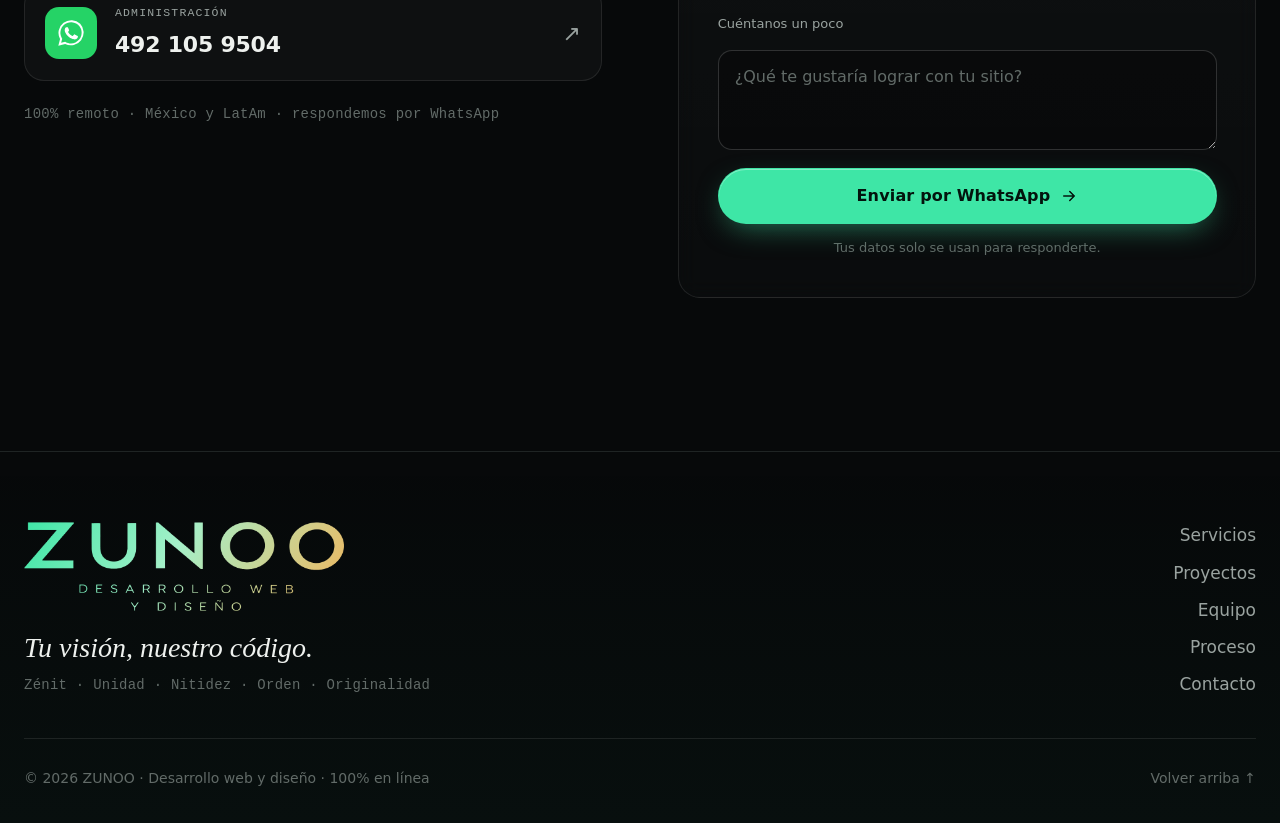
==== commit 310157a1: "Proyectos: galería animada para Siete Azules (el sitio no permite mostrarse en iframe) Co-Authored-B" ====
--- a/index.html
+++ b/index.html
@@ -15,7 +15,7 @@
   <link rel="preconnect" href="https://fonts.googleapis.com">
   <link rel="preconnect" href="https://fonts.gstatic.com" crossorigin>
   <link href="https://fonts.googleapis.com/css2?family=Instrument+Serif:ital@0;1&family=Inter+Tight:wght@300;400;500;600;700&family=JetBrains+Mono:wght@400;500&family=Syne:wght@600;700;800&display=swap" rel="stylesheet">
-  <link rel="stylesheet" href="styles.css?v=20261017">
+  <link rel="stylesheet" href="styles.css?v=20261017b">
   <script type="application/ld+json">
   {
     "@context": "https://schema.org",
@@ -270,7 +270,7 @@
               </div>
               <div class="work__slide" data-slide="2">
                 <img class="work__poster" src="https://bisque-narwhal-197874.hostingersite.com/assets/img/hero.webp" alt="" loading="lazy" decoding="async">
-                <div class="work__frame" data-src="https://bisque-narwhal-197874.hostingersite.com/"></div>
+                <div class="work__frame work__gallery" data-src="https://bisque-narwhal-197874.hostingersite.com/" data-gallery><img src="https://bisque-narwhal-197874.hostingersite.com/assets/img/hero.webp" alt="" loading="lazy" decoding="async" class="is-on"><img src="https://bisque-narwhal-197874.hostingersite.com/assets/img/alberca.webp" alt="" loading="lazy" decoding="async"><img src="https://bisque-narwhal-197874.hostingersite.com/assets/img/hab-palafito.webp" alt="" loading="lazy" decoding="async"><img src="https://bisque-narwhal-197874.hostingersite.com/assets/img/spa.webp" alt="" loading="lazy" decoding="async"><img src="https://bisque-narwhal-197874.hostingersite.com/assets/img/restaurante.webp" alt="" loading="lazy" decoding="async"><img src="https://bisque-narwhal-197874.hostingersite.com/assets/img/hab-deluxe.webp" alt="" loading="lazy" decoding="async"></div>
               </div>
             </div>
           </div>
@@ -514,7 +514,7 @@
     <svg viewBox="0 0 24 24"><path d="M20.5 3.5A11.8 11.8 0 0 0 1.9 17.6L.3 23.7l6.3-1.6A11.8 11.8 0 0 0 20.5 3.5zM12 21.6c-1.8 0-3.5-.5-5-1.4l-.4-.2-3.7 1 1-3.6-.2-.4A9.8 9.8 0 1 1 12 21.6zm5.4-7.3c-.3-.1-1.8-.9-2-1-.3-.1-.5-.1-.7.2l-.9 1.1c-.2.2-.3.2-.6.1-1.6-.8-2.7-1.4-3.8-3.3-.3-.5.3-.5.8-1.6.1-.2 0-.4 0-.5l-.9-2.2c-.2-.6-.5-.5-.7-.5h-.6c-.2 0-.5.1-.8.4-.3.3-1 1-1 2.5s1.1 2.9 1.2 3.1c.1.2 2.1 3.2 5.1 4.5 1.9.8 2.6.9 3.6.7.6-.1 1.8-.7 2-1.5.3-.7.3-1.3.2-1.5-.1-.1-.3-.2-.6-.3z"/></svg>
   </a>
 
-  <script defer src="lib/manifest.js?v=20261017"></script>
-  <script defer src="main.js?v=20261017"></script>
+  <script defer src="lib/manifest.js?v=20261017b"></script>
+  <script defer src="main.js?v=20261017b"></script>
 </body>
 </html>
--- a/styles.css
+++ b/styles.css
@@ -357,6 +357,10 @@
   opacity: 0; transition: opacity .6s var(--ease);
 }
 .work__frame iframe.is-loaded { opacity: 1; }
+.work__gallery { background: #0b0e0e; cursor: pointer; }
+.work__gallery img { position: absolute; inset: 0; width: 100%; height: 100%; object-fit: cover; opacity: 0; transform: scale(1.12); transition: opacity 1.2s var(--ease), transform 6s linear; }
+.work__gallery img.is-on { opacity: 1; transform: scale(1); }
+.work__gallery::after { content: ""; position: absolute; inset: 0; background: linear-gradient(180deg, transparent 60%, rgba(0,0,0,.45)); pointer-events: none; }
 .work__stage.is-interactive .work__frame iframe { pointer-events: auto; }
 .work__viewport::after {
   content: "Clic para explorar"; position: absolute; left: 50%; bottom: 16px; transform: translateX(-50%);
@@ -365,6 +369,7 @@
   transition: opacity .3s;
 }
 .work__stage.is-interactive .work__viewport::after { opacity: 0; }
+.work__stage.is-gallery .work__viewport::after { content: "Clic para abrir el sitio ↗"; }
 .work__side { position: relative; display: grid; }
 .work__info {
   grid-area: 1 / 1; display: flex; flex-direction: column; padding: clamp(24px, 3vw, 36px);
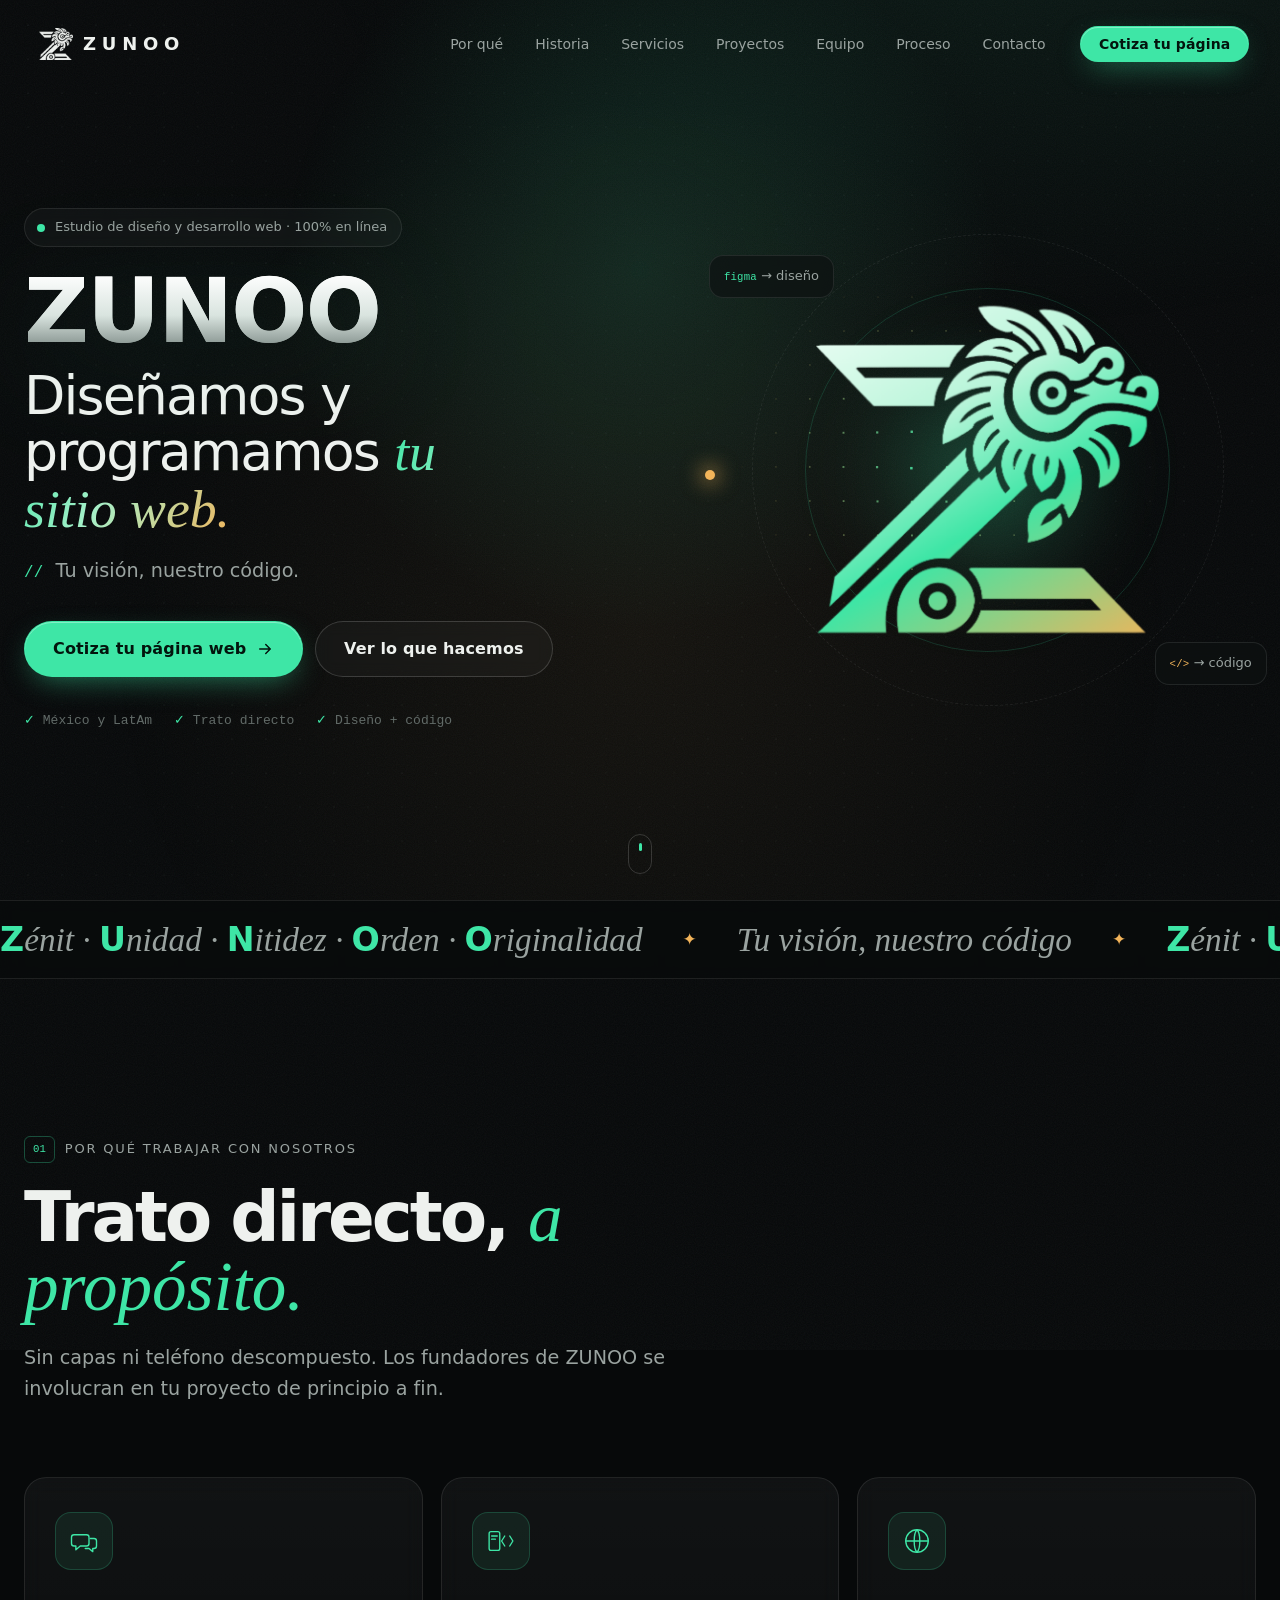
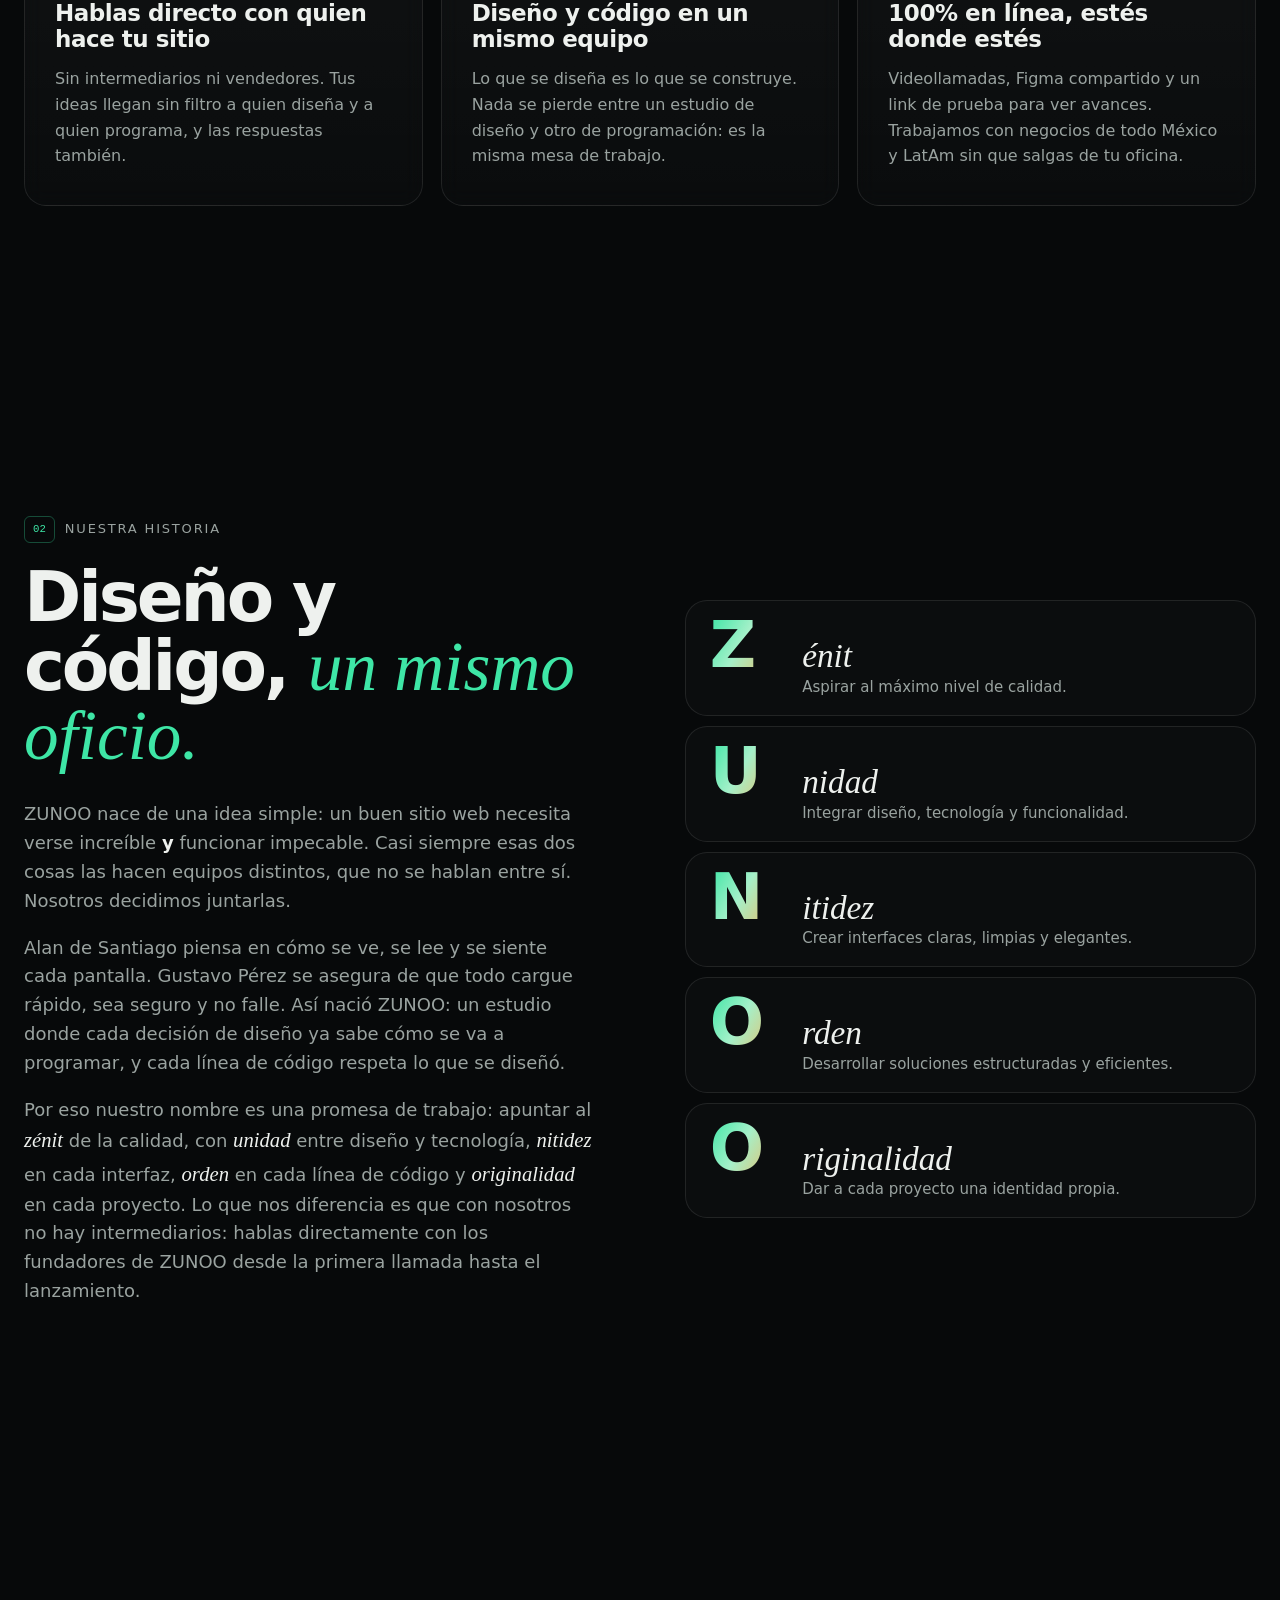
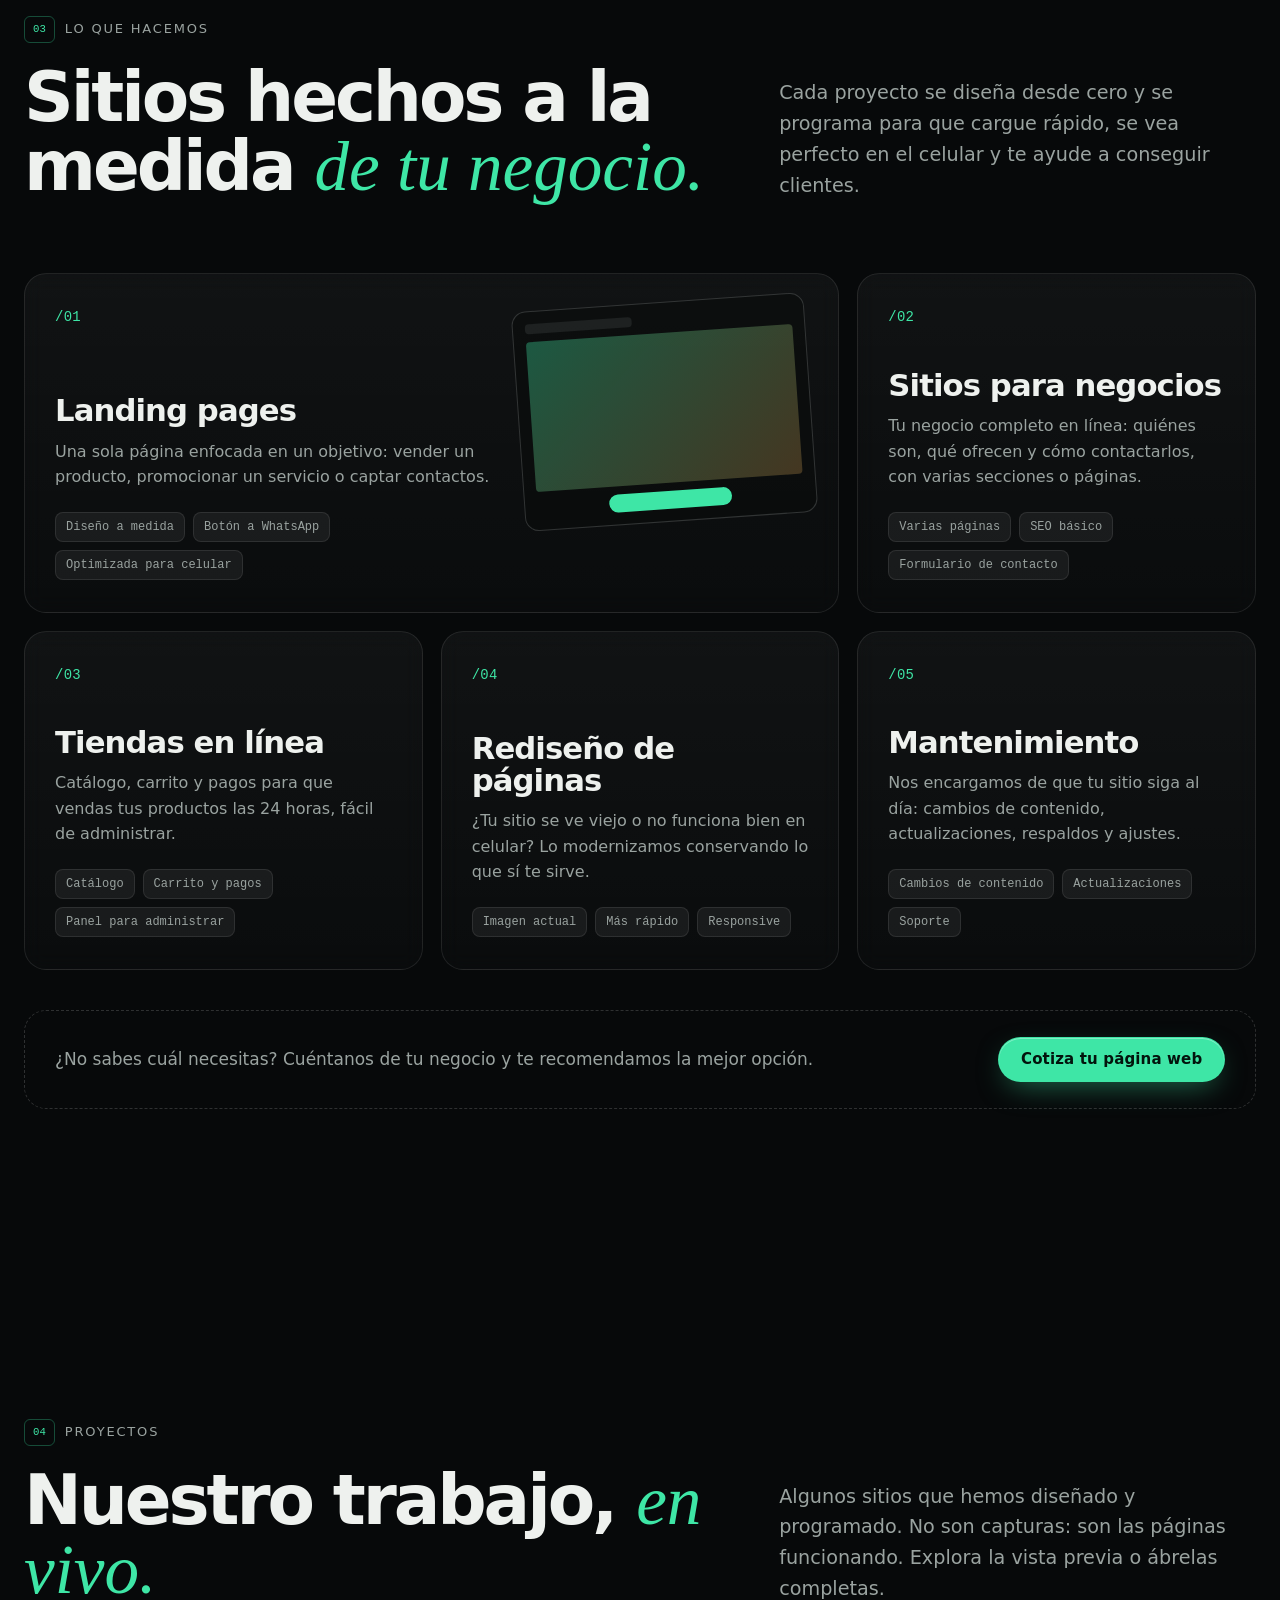
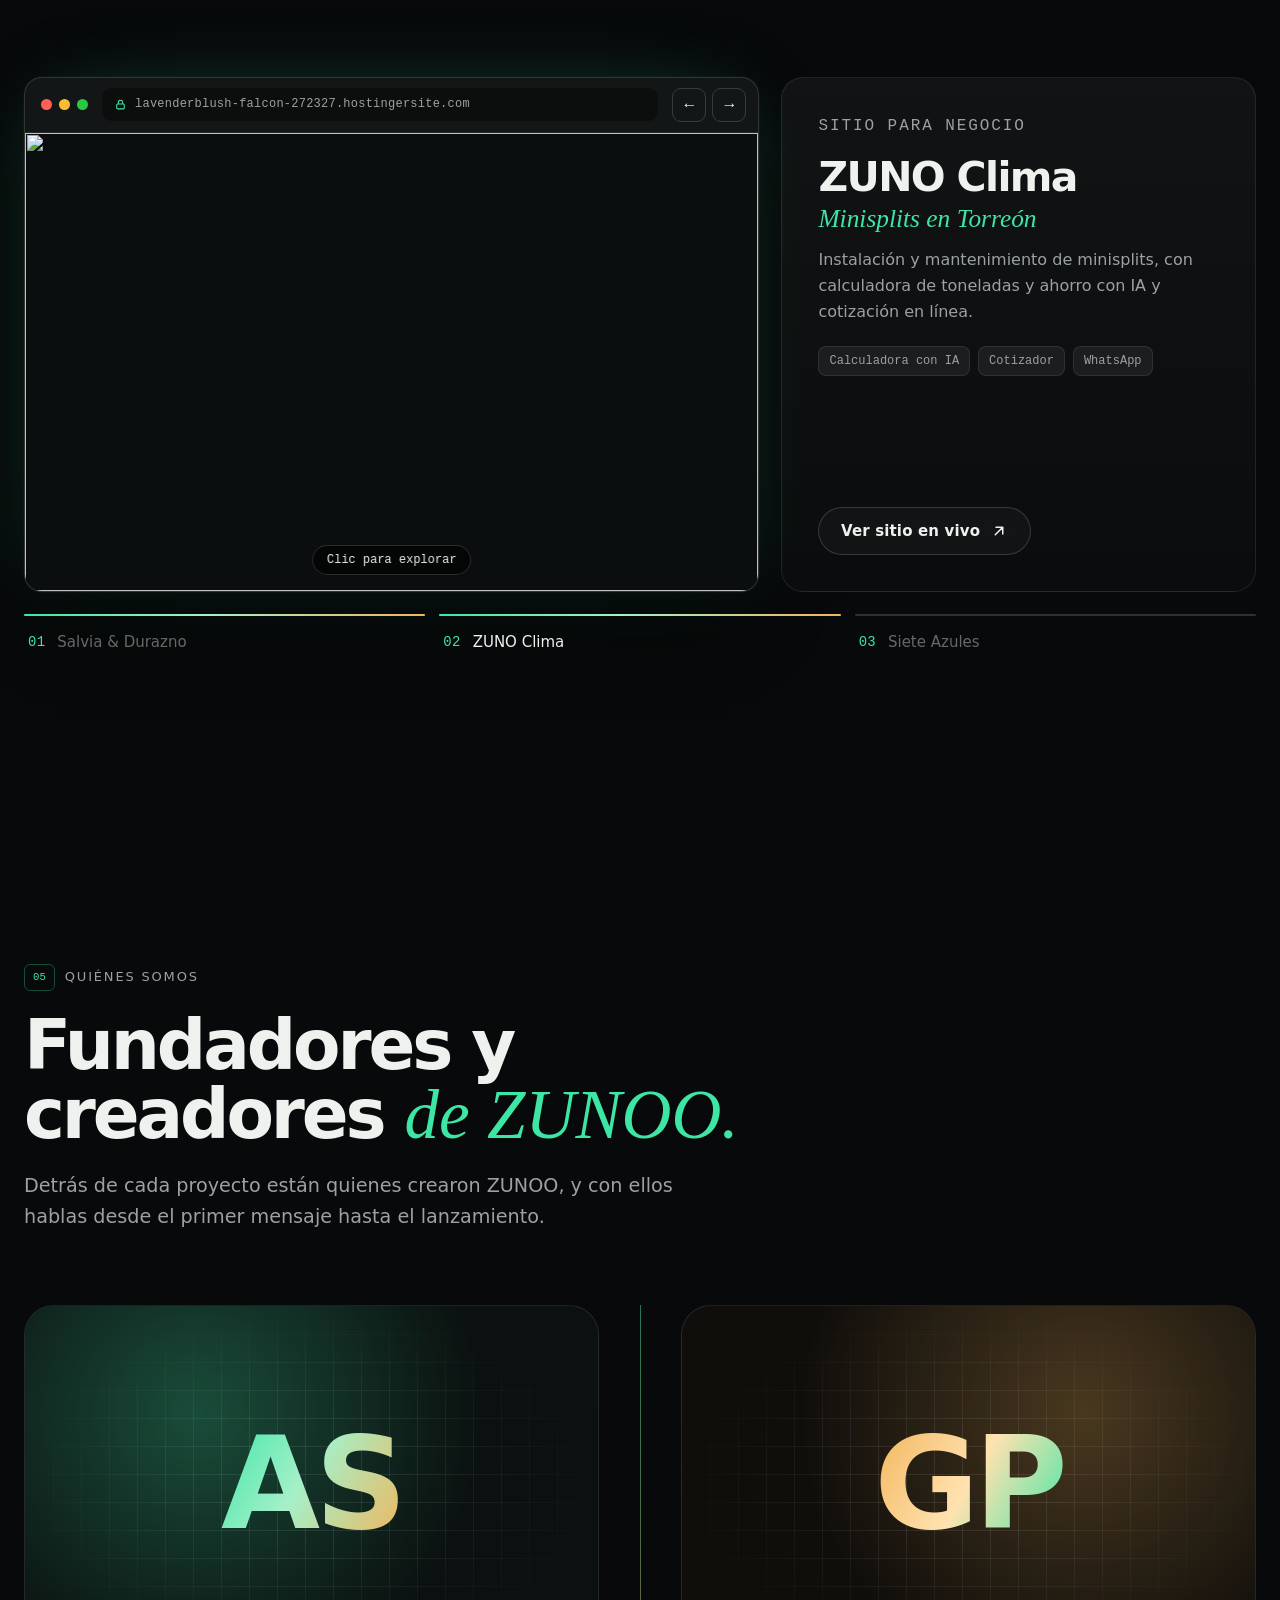
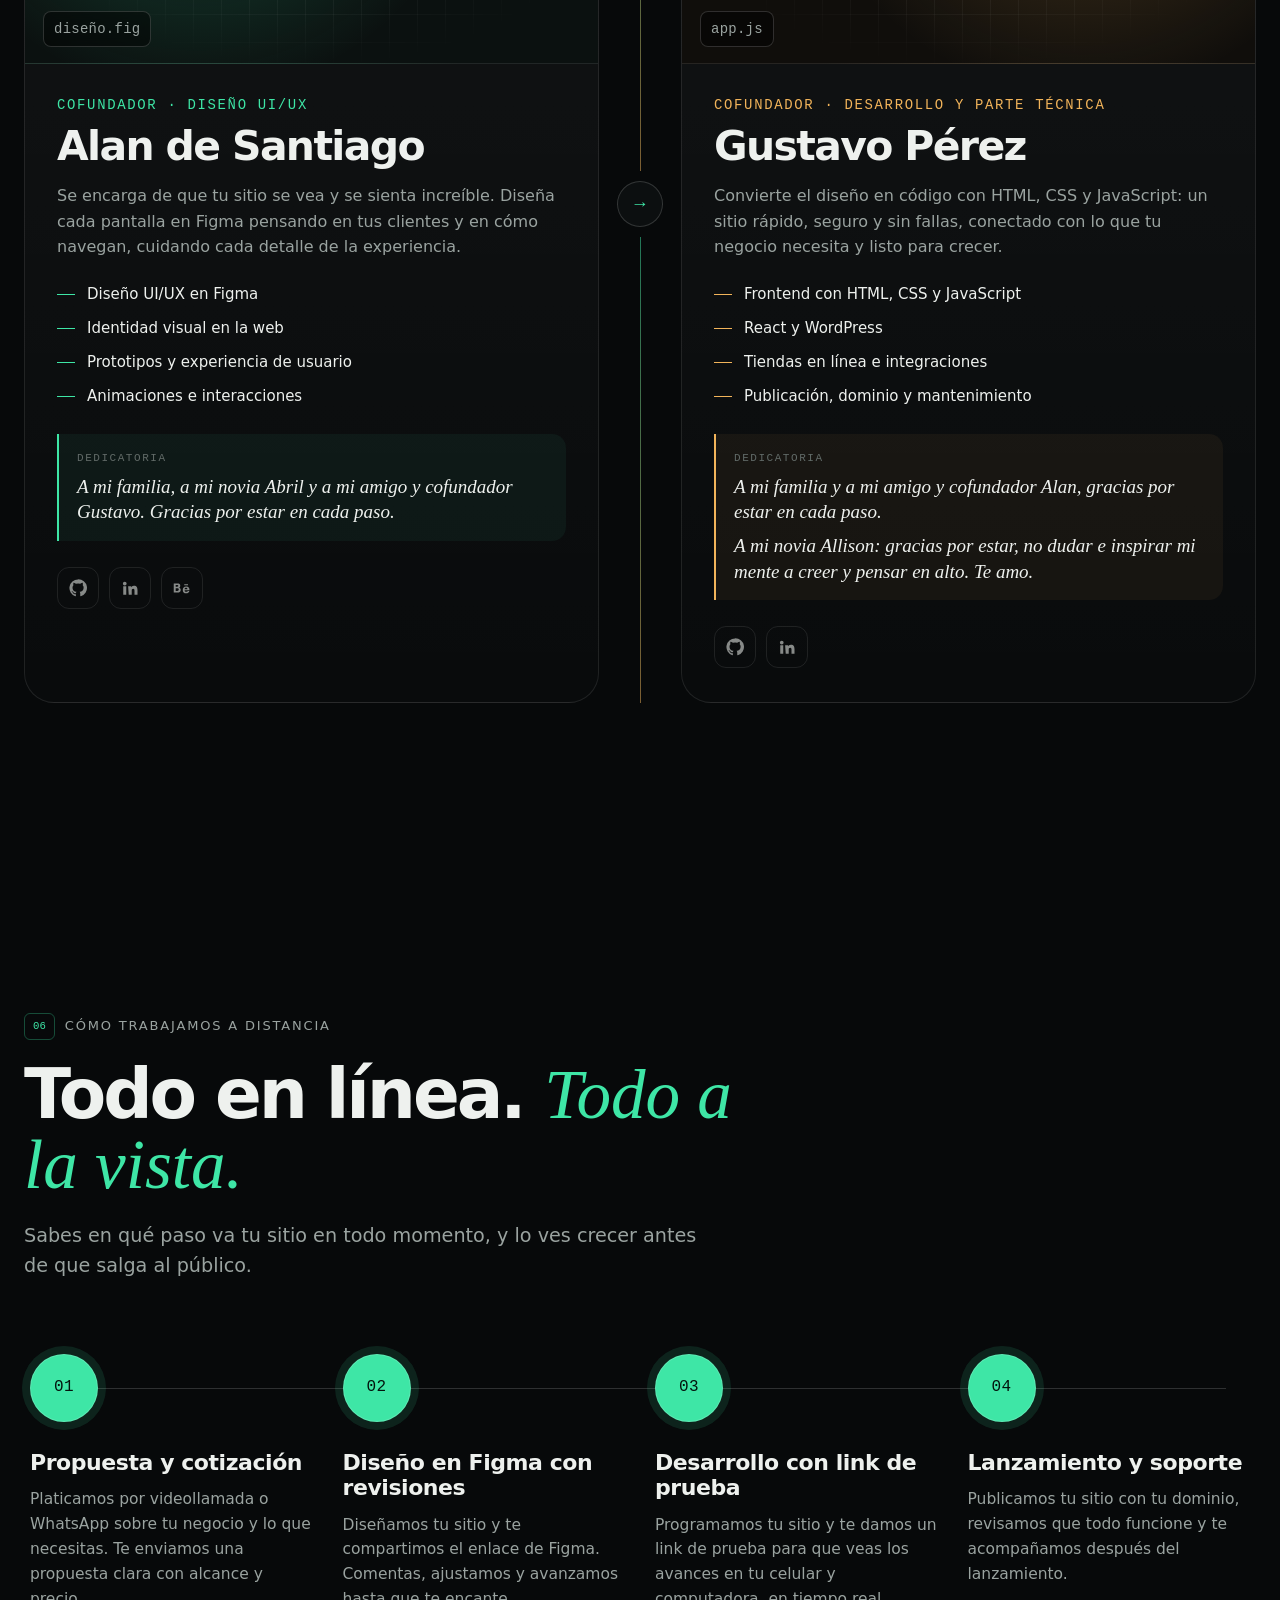
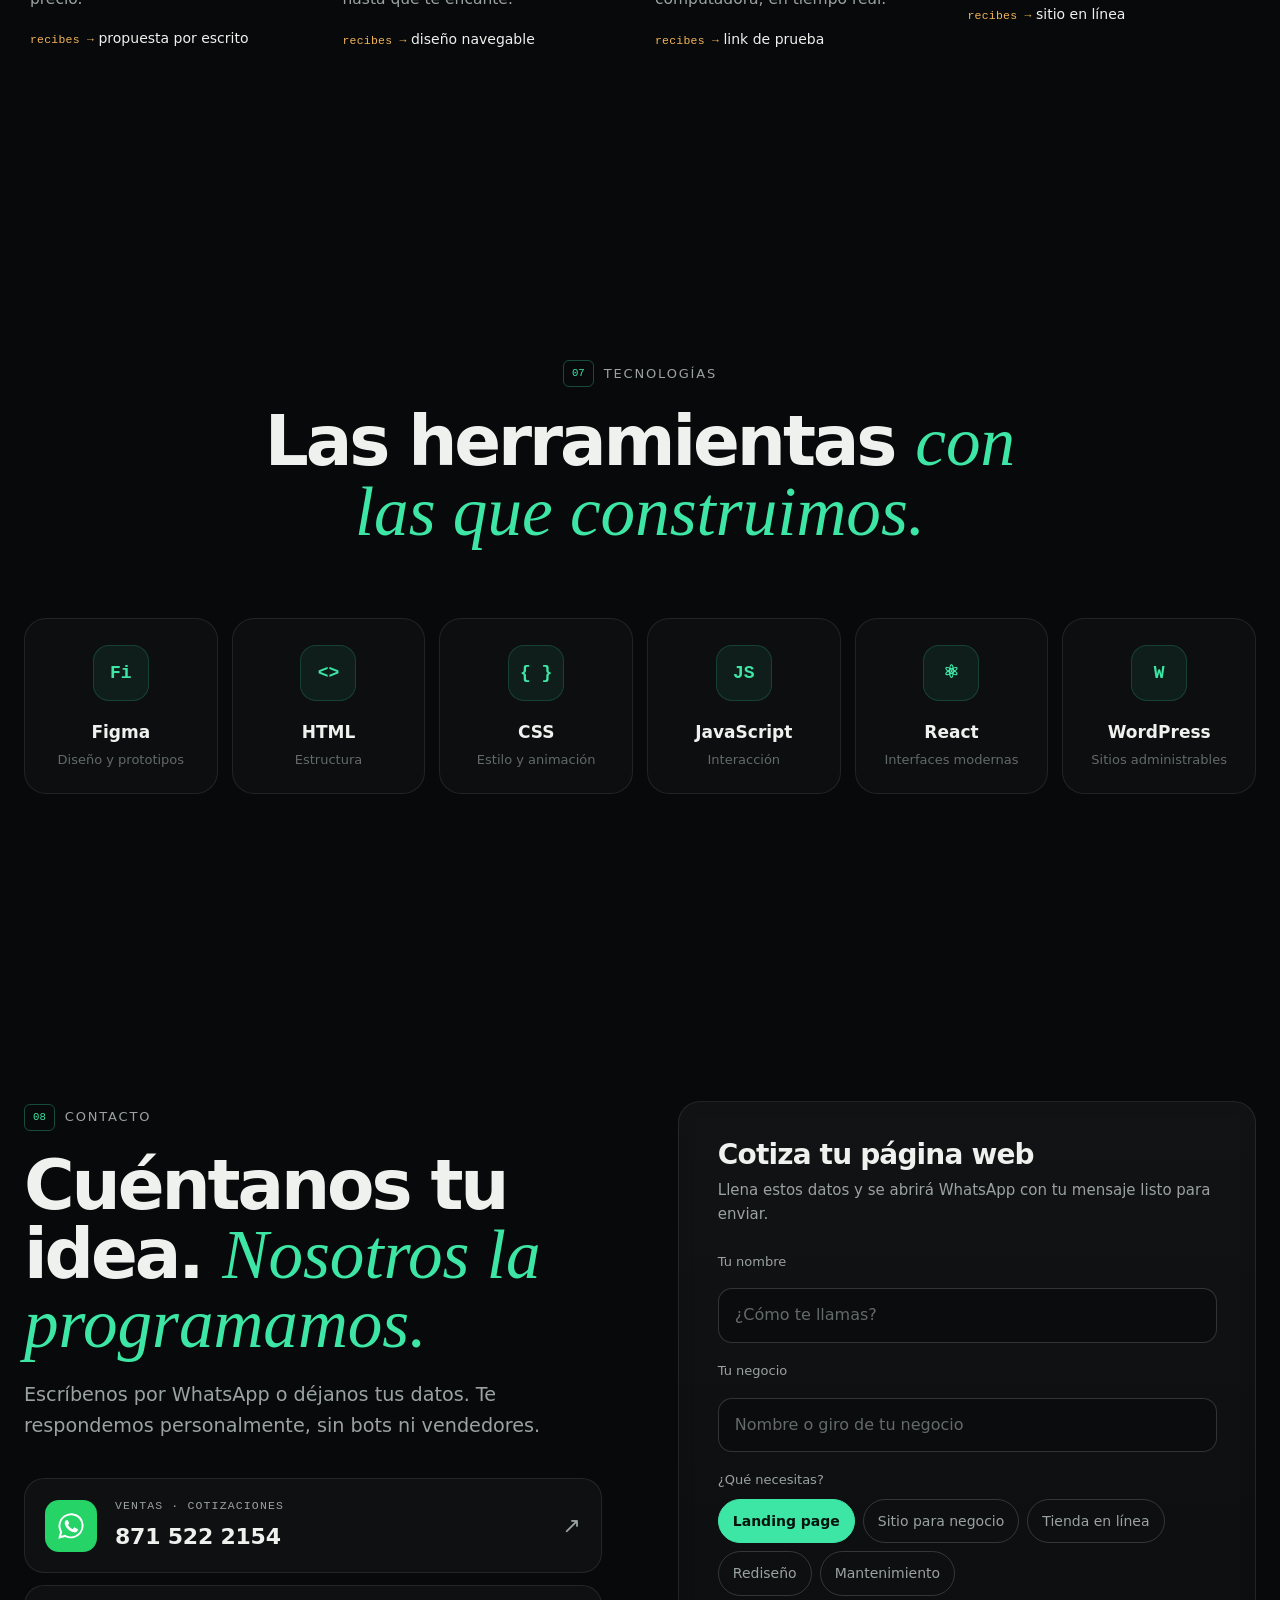
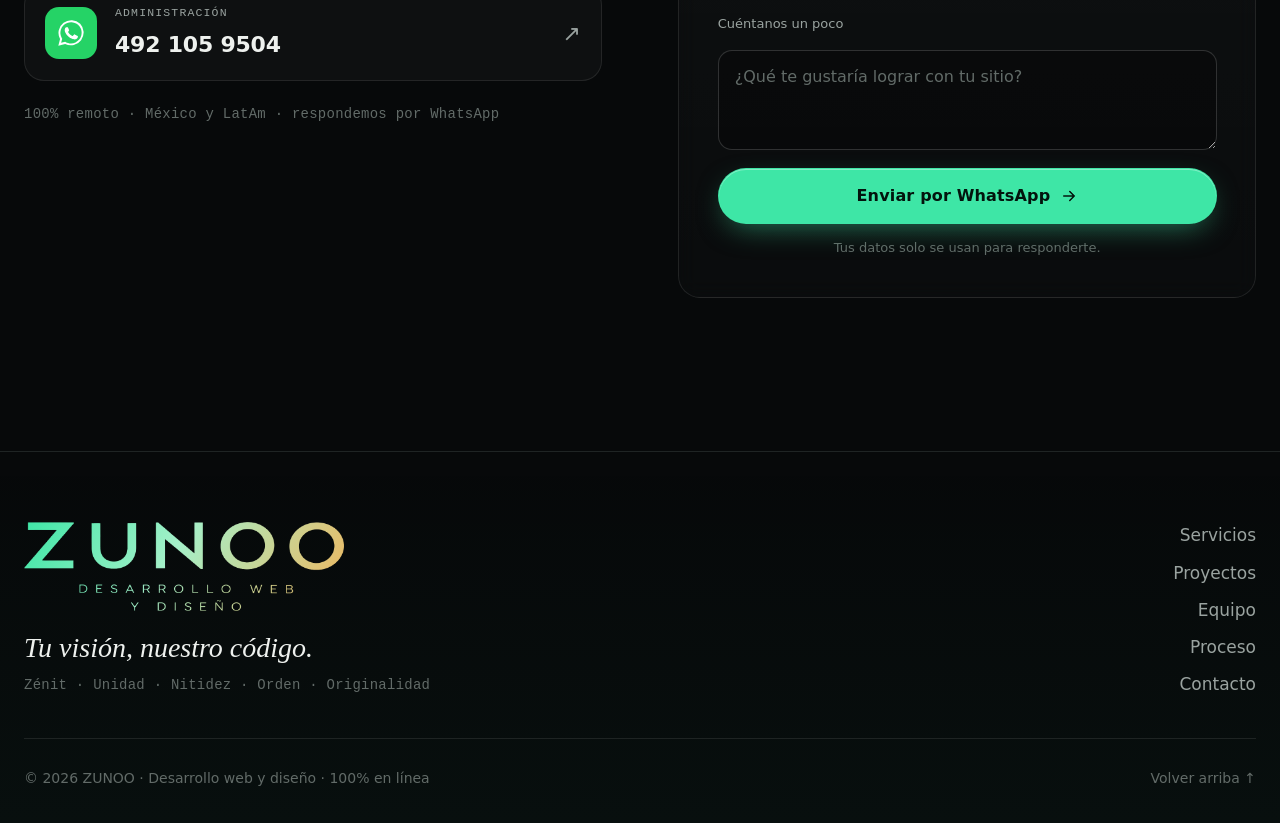
==== commit cca2dcf2: "SEO: robots.txt, sitemap.xml, canonical y og:url/og:locale/og:image absolutos Co-Authored-By: Claude" ====
--- a/index.html
+++ b/index.html
@@ -5,11 +5,14 @@
   <meta name="viewport" content="width=device-width, initial-scale=1, viewport-fit=cover">
   <title>ZUNOO — Diseño y desarrollo web 100% en línea</title>
   <meta name="description" content="Somos ZUNOO, un estudio de diseño y programación web fundado por Alan de Santiago y Gustavo Pérez. Diseñamos y programamos tu sitio web, 100% en línea, para negocios en México y LatAm. Tu visión, nuestro código.">
+  <link rel="canonical" href="https://zunoo.com.mx/">
+  <meta property="og:url" content="https://zunoo.com.mx/">
+  <meta property="og:locale" content="es_MX">
   <meta name="theme-color" content="#07090a">
   <meta property="og:type" content="website">
   <meta property="og:title" content="ZUNOO — Diseñamos y programamos tu sitio web">
   <meta property="og:description" content="Estudio de diseño y desarrollo web. Tu visión, nuestro código.">
-  <meta property="og:image" content="assets/img/og-zuno.png">
+  <meta property="og:image" content="https://zunoo.com.mx/assets/img/og-zuno.png">
   <link rel="icon" type="image/png" href="assets/img/favicon.png">
   <link rel="apple-touch-icon" href="assets/img/apple-touch-icon.png">
   <link rel="preconnect" href="https://fonts.googleapis.com">
